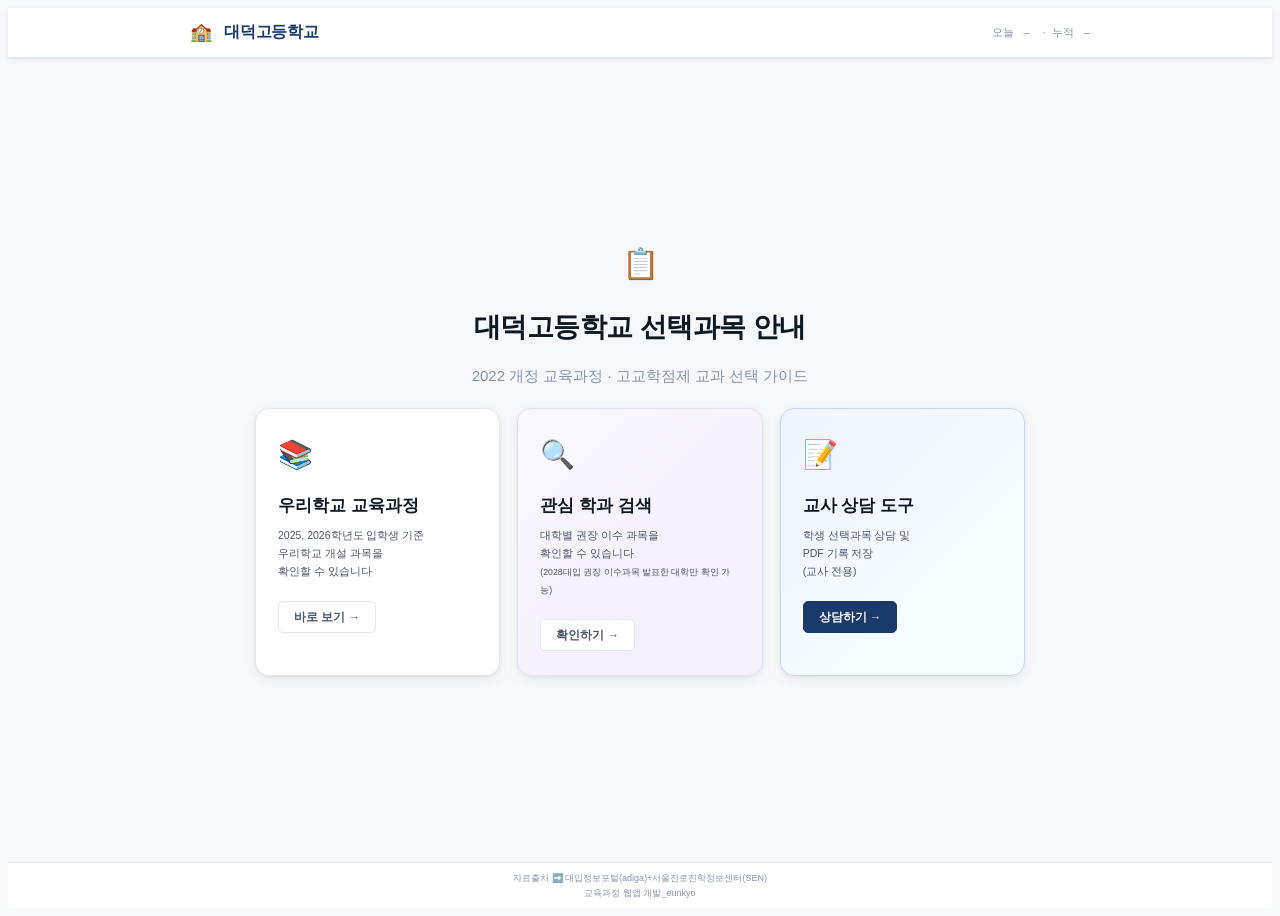
==== index.html @ 69470436 "Update index.html" ====
<!DOCTYPE html>
<html lang="ko">
<head>
<meta charset="UTF-8" />
<meta name="viewport" content="width=device-width, initial-scale=1.0" />
<title>대덕고등학교 선택과목 안내</title>

<style>f
/* ── 리셋 & 기본 ────────────────────────── */
*, *::before, *::after { box-sizing: border-box; margin: 0; padding: 0; }

:root {
  --c-bg:        #F7F8FA;
  --c-surface:   #FFFFFF;
  --c-border:    #E2E8F0;
  --c-text:      #0F1923;
  --c-text-sub:  #4A5568;
  --c-text-mute: #8896A8;
  --c-primary:   #1A3A6B;
  --c-primary-h: #122D55;
  --c-primary-lt:#E8EDF6;
  --c-accent:    #0A7C5E;
  --c-accent-lt: #E4F2ED;
  --c-warn:      #B86E00;
  --c-warn-lt:   #FFF3E0;
  --c-step-done: #1A3A6B;
  --c-step-idle: #A8B4C4;
  --radius-sm:   5px;
  --radius-md:   9px;
  --radius-lg:   14px;
  --shadow-card: 0 1px 3px rgba(0,0,0,.06), 0 4px 14px rgba(0,0,0,.06);
  --shadow-hover: 0 4px 20px rgba(26,58,107,.13);
  --font-main:   'Pretendard', 'Apple SD Gothic Neo', 'Noto Sans KR', sans-serif;
}

body {
  font-family: var(--font-main);
  background: var(--c-bg);
  color: var(--c-text);
  font-size: 15px;
  line-height: 1.6;
  min-height: 100vh;
  display: flex;
  flex-direction: column;
}

/* ── 헤더 ───────────────────────────────── */
.site-header {
  background: #FFFFFF;
  border-bottom: 2px solid #E2E8F4;
  position: sticky;
  top: 0;
  z-index: 100;
  box-shadow: 0 1px 6px rgba(26,58,107,.07);
}
.header-inner {
  max-width: 900px;
  margin: 0 auto;
  padding: 10px 24px;
  display: flex;
  align-items: center;
  justify-content: space-between;
}
.header-brand {
  display: flex;
  align-items: center;
  gap: 12px;
}
.brand-icon { font-size: 18px; }
.brand-title {
  font-size: 16px;
  font-weight: 700;
  color: var(--c-primary);
  letter-spacing: -.2px;
}
.brand-sub {
  font-size: 11px;
  color: var(--c-text-mute);
  margin-top: 1px;
}
.header-meta {
  font-size: 12px;
  color: var(--c-primary);
  background: var(--c-primary-lt);
  padding: 4px 12px;
  border-radius: 20px;
  font-weight: 600;
  border: 1px solid #C5D3EC;
}

/* ── 메인 레이아웃 ──────────────────────── */
.main-wrap {
  max-width: 900px;
  margin: 0 auto;
  padding: 32px 24px 60px;
}

/* ── 스텝 네비게이션 ────────────────────── */
.step-nav {
  display: flex;
  align-items: center;
  gap: 8px;
  margin-bottom: 28px;
  background: var(--c-surface);
  border: 1.5px solid var(--c-border);
  border-radius: var(--radius-md);
  padding: 10px 18px;
  box-shadow: var(--shadow-card);
}
.step-tab {
  display: flex;
  align-items: center;
  gap: 8px;
  padding: 6px 14px;
  border: none;
  background: none;
  cursor: pointer;
  border-radius: var(--radius-sm);
  font-size: 13px;
  color: var(--c-text-mute);
  font-weight: 500;
  transition: all .18s;
}
.step-tab:hover { background: var(--c-bg); color: var(--c-text-sub); }
.step-tab.active {
  background: var(--c-primary-lt);
  color: var(--c-primary);
}
.step-tab.done {
  color: var(--c-accent);
}
.step-num {
  width: 22px; height: 22px;
  border-radius: 50%;
  background: var(--c-border);
  color: var(--c-text-mute);
  font-size: 11px;
  font-weight: 700;
  display: flex; align-items: center; justify-content: flex-start;
  transition: all .18s;
}
.step-tab.active .step-num {
  background: var(--c-primary);
  color: #fff;
}
.step-tab.done .step-num {
  background: var(--c-accent);
  color: #fff;
}
.step-arrow {
  color: var(--c-border);
  font-size: 16px;
  user-select: none;
}

/* ── 패널 ───────────────────────────────── */
.step-panel { display: none; }
.step-panel.active { display: block; }

.panel-header { margin-bottom: 18px; }
.panel-eyebrow {
  display: inline-block;
  font-size: 10px;
  font-weight: 700;
  letter-spacing: 2px;
  color: var(--c-primary);
  text-transform: uppercase;
  margin-bottom: 5px;
  opacity: .8;
}
.panel-title {
  font-size: 21px;
  font-weight: 700;
  color: var(--c-text);
  letter-spacing: -.5px;
  margin-bottom: 5px;
}
.panel-desc {
  font-size: 13px;
  color: var(--c-text-sub);
  line-height: 1.5;
}

/* ── 카드 ───────────────────────────────── */
.card {
  background: var(--c-surface);
  border: 1px solid var(--c-border);
  border-radius: var(--radius-md);
  padding: 22px;
  margin-bottom: 14px;
  box-shadow: var(--shadow-card);
  transition: box-shadow .2s;
}

/* ── 폼 ─────────────────────────────────── */
.form-row {
  display: flex;
  gap: 16px;
  flex-wrap: wrap;
}
.form-group {
  display: flex;
  flex-direction: column;
  gap: 6px;
  flex: 1;
  min-width: 100px;
}
.form-label {
  font-size: 13px;
  font-weight: 600;
  color: var(--c-text-sub);
}
.form-select, .form-input {
  height: 42px;
  border: 1.5px solid var(--c-border);
  border-radius: var(--radius-sm);
  padding: 0 12px;
  font-size: 14px;
  color: var(--c-text);
  background: var(--c-surface);
  outline: none;
  transition: border-color .15s;
  font-family: var(--font-main);
}
.form-select:focus, .form-input:focus {
  border-color: var(--c-primary);
}

/* ── 검색 박스 ──────────────────────────── */
.search-box-wrap {
  position: relative;
}
.search-input {
  width: 80%;
  height: 48px;
  border: 1.5px solid var(--c-border);
  border-radius: var(--radius-md);
  padding: 0 44px 0 16px;
  font-size: 15px;
  font-family: var(--font-main);
  outline: none;
  color: var(--c-text);
  transition: border-color .15s;
}
.search-input:focus { border-color: var(--c-primary); }
.search-icon {
  position: absolute;
  right: 14px; top: 50%;
  transform: translateY(-50%);
  font-size: 18px;
  pointer-events: none;
}
.search-results {
  margin-top: 8px;
  border: 1.5px solid var(--c-border);
  border-radius: var(--radius-md);
  overflow: hidden;
  background: var(--c-surface);
}
.search-results.hidden { display: none; }
.search-result-item {
  padding: 12px 16px;
  cursor: pointer;
  border-bottom: 1px solid var(--c-bg);
  display: flex;
  align-items: center;
  justify-content: space-between;
  font-size: 14px;
  transition: background .12s;
}
.search-result-item:last-child { border-bottom: none; }
.search-result-item:hover { background: var(--c-primary-lt); color: var(--c-primary); }
.search-result-item .result-dept { font-weight: 500; }
.search-result-item .result-category {
  font-size: 12px;
  color: var(--c-text-mute);
  background: var(--c-bg);
  padding: 2px 8px;
  border-radius: 20px;
}
.search-empty {
  padding: 20px 16px;
  text-align: center;
  color: var(--c-text-mute);
  font-size: 14px;
}

/* ── 관심학과 카드 ──────────────────────── */
.selected-major-header {
  display: flex;
  justify-content: space-between;
  align-items: flex-start;
  margin-bottom: 20px;
  padding-bottom: 16px;
  border-bottom: 1.5px solid var(--c-bg);
}
.selected-major-label {
  font-size: 12px;
  font-weight: 600;
  text-transform: uppercase;
  letter-spacing: 1px;
  color: var(--c-text-mute);
  margin-bottom: 4px;
}
.selected-major-name {
  font-size: 20px;
  font-weight: 700;
  color: var(--c-primary);
}
.major-detail-grid {
  display: grid;
  grid-template-columns: 1fr 1fr;
  gap: 20px;
  margin-bottom: 16px;
}
.major-detail-block { }
.detail-label {
  font-size: 13px;
  font-weight: 600;
  color: var(--c-text-sub);
  margin-bottom: 10px;
}
.tag-list {
  display: flex;
  flex-wrap: wrap;
  gap: 6px;
}
.course-tag {
  display: inline-flex;
  align-items: center;
  gap: 3px;
  background: var(--c-primary-lt);
  color: var(--c-primary);
  border: 1px solid #C5D6F5;
  border-radius: 20px;
  padding: 3px 8px;
  font-size: 12px;
  font-weight: 500;
  line-height: 1.35;
}
.counseling-note {
  font-size: 14px;
  color: var(--c-text-sub);
  line-height: 1.7;
  background: var(--c-bg);
  border-radius: var(--radius-sm);
  padding: 12px 14px;
  white-space: pre-line;
}
.major-notice {
  font-size: 12px;
  color: var(--c-warn);
  background: var(--c-warn-lt);
  border-radius: var(--radius-sm);
  padding: 8px 12px;
  margin-top: 4px;
}

.major-extra-box {
  margin-top: 12px;
  background: #FAFBFF;
  border: 1px solid #D8E0F5;
  border-radius: var(--radius-md);
  padding: 12px;
}
.major-extra-title {
  font-size: 13px;
  font-weight: 700;
  color: var(--c-primary);
  margin-bottom: 8px;
}
.major-extra-image {
  width: 100%;
  max-width: 100%;
  border: 1px solid var(--c-border);
  border-radius: var(--radius-sm);
  background: #fff;
  display: block;
  cursor: zoom-in;
  transition: transform .15s, box-shadow .15s, border-color .15s;
}
.major-extra-image:hover {
  border-color: var(--c-primary);
  box-shadow: 0 4px 16px rgba(26,58,107,.14);
}
.major-extra-hint {
  margin-top: 7px;
  font-size: 12px;
  color: var(--c-text-mute);
  text-align: center;
}

/* ── 이미지 확대 보기 모달 ───────────────────────── */
.image-lightbox-overlay {
  position: fixed;
  inset: 0;
  background: rgba(0,0,0,.78);
  z-index: 500;
  display: flex;
  align-items: center;
  justify-content: center;
  padding: 22px;
}
.image-lightbox-overlay.hidden { display: none; }
.image-lightbox-box {
  position: relative;
  width: min(1100px, 96vw);
  max-height: 92vh;
  display: flex;
  flex-direction: column;
  gap: 10px;
}
.image-lightbox-head {
  display: flex;
  justify-content: space-between;
  align-items: center;
  gap: 12px;
  color: #fff;
}
.image-lightbox-title {
  font-size: 15px;
  font-weight: 700;
}
.image-lightbox-close {
  border: none;
  background: rgba(255,255,255,.18);
  color: #fff;
  width: 38px;
  height: 38px;
  border-radius: 50%;
  cursor: pointer;
  font-size: 22px;
  line-height: 1;
}
.image-lightbox-close:hover { background: rgba(255,255,255,.28); }
.image-lightbox-img-wrap {
  overflow: auto;
  background: #fff;
  border-radius: 10px;
  padding: 10px;
  box-shadow: 0 16px 60px rgba(0,0,0,.35);
}
.image-lightbox-img {
  display: block;
  width: 100%;
  height: auto;
  min-width: 760px;
}
.image-lightbox-help {
  color: rgba(255,255,255,.78);
  font-size: 12px;
  text-align: center;
}
@media (max-width: 700px) {
  .image-lightbox-overlay { padding: 12px; }
  .image-lightbox-img { min-width: 720px; }
}

/* ── 학기 탭 ────────────────────────────── */
.semester-tabs-wrap {
  margin-bottom: 16px;
}
.semester-tabs {
  display: flex;
  gap: 8px;
  background: var(--c-surface);
  border: 1.5px solid var(--c-border);
  border-radius: var(--radius-md);
  padding: 8px;
  box-shadow: var(--shadow-card);
}
.semester-tab {
  flex: 1;
  padding: 10px;
  border: none;
  background: none;
  border-radius: var(--radius-sm);
  font-size: 14px;
  font-weight: 500;
  color: var(--c-text-sub);
  cursor: pointer;
  transition: all .15s;
  font-family: var(--font-main);
}
.semester-tab:hover { background: var(--c-bg); }
.semester-tab.active {
  background: var(--c-primary);
  color: #fff;
  font-weight: 600;
}

/* ── 편제표 ─────────────────────────────── */
.course-section {
  background: var(--c-surface);
  border: 1.5px solid var(--c-border);
  border-radius: var(--radius-lg);
  padding: 20px 24px;
  margin-bottom: 14px;
  box-shadow: var(--shadow-card);
}
.course-section-header {
  display: flex;
  align-items: center;
  justify-content: space-between;
  margin-bottom: 14px;
  padding-bottom: 12px;
  border-bottom: 1.5px solid var(--c-bg);
}
.section-name {
  font-size: 15px;
  font-weight: 700;
  color: var(--c-text);
  display: flex;
  align-items: center;
  gap: 8px;
}
.section-badge {
  font-size: 11px;
  font-weight: 600;
  color: var(--c-text-mute);
  background: var(--c-bg);
  border: 1px solid var(--c-border);
  border-radius: 4px;
  padding: 2px 7px;
}
.section-counter {
  font-size: 13px;
  font-weight: 600;
  color: var(--c-primary);
}
.section-counter.full { color: var(--c-accent); }
.course-button-group {
  display: flex;
  flex-wrap: wrap;
  gap: 8px;
}
.course-btn {
  position: relative;
  display: inline-flex;
  align-items: center;
  gap: 6px;
  padding: 8px 16px;
  border: 1.5px solid #E8DDF7;
  border-radius: var(--radius-sm);
  background: #FCFAFF;
  color: var(--c-text);
  font-size: 14px;
  font-weight: 500;
  cursor: pointer;
  transition: all .15s;
  font-family: var(--font-main);
}
.course-btn:hover {
  border-color: var(--c-primary);
  color: var(--c-primary);
  background: var(--c-primary-lt);
}
.course-btn.selected {
  background: var(--c-primary);
  border-color: var(--c-primary);
  color: #fff;
}
.course-btn.recommended {
  border-color: #A0C8B8;
  background: var(--c-accent-lt);
}
.course-btn.recommended.selected {
  background: var(--c-accent);
  border-color: var(--c-accent);
  color: #fff;
}
.course-btn .star-badge {
  font-size: 11px;
  line-height: 1;
}
.course-btn .credit-badge {
  font-size: 11px;
  opacity: .7;
}
.course-btn.selected .credit-badge { opacity: .85; }

/* 공통 과목 섹션 */
.common-section {
  background: #F8FBFF;
  border: 1.5px solid #DCE8FF;
}
.common-section .course-btn {
  background: #F3F8FF;
  border-color: #DCE8FF;
  color: var(--c-primary);
  cursor: default;
}

/* ── 메모 ───────────────────────────────── */
.memo-card {
  border-color: #E5DFF5;
  background: #FDFCFF;
}
.memo-header {
  display: flex;
  align-items: center;
  justify-content: space-between;
  margin-bottom: 12px;
}
.memo-title { font-size: 15px; font-weight: 700; }
.memo-hint { font-size: 12px; color: var(--c-text-mute); }
.memo-textarea {
  width: 100%;
  border: 1.5px solid #DDD6F0;
  border-radius: var(--radius-sm);
  padding: 12px 14px;
  font-size: 14px;
  font-family: var(--font-main);
  color: var(--c-text);
  resize: vertical;
  outline: none;
  transition: border-color .15s;
  background: var(--c-surface);
  line-height: 1.7;
}
.memo-textarea:focus { border-color: #9B8FD4; }

/* ── 결과 화면 ──────────────────────────── */
.result-block {
  background: var(--c-surface);
  border: 1px solid var(--c-border);
  border-radius: var(--radius-md);
  padding: 14px 16px;
  margin-bottom: 8px;
  box-shadow: var(--shadow-card);
}
.result-block-title {
  font-size: 10px;
  font-weight: 700;
  text-transform: uppercase;
  letter-spacing: 1.2px;
  color: var(--c-primary);
  margin-bottom: 8px;
  padding-bottom: 6px;
  border-bottom: 2px solid var(--c-primary-lt);
}
.result-info-grid {
  display: grid;
  grid-template-columns: repeat(auto-fit, minmax(160px, 1fr));
  gap: 8px;
}
.result-info-item { }
.result-info-label {
  font-size: 11px;
  color: var(--c-text-mute);
  margin-bottom: 2px;
}
.result-info-value {
  font-size: 14px;
  font-weight: 600;
  color: var(--c-text);
}
.result-semester-block {
  margin-bottom: 10px;
}
.result-semester-block:last-child { margin-bottom: 0; }
.result-semester-title {
  font-size: 13px;
  font-weight: 700;
  color: var(--c-primary);
  margin-bottom: 6px;
  display: flex;
  align-items: center;
  gap: 6px;
  flex-wrap: wrap;
}
.result-course-list {
  display: flex;
  flex-wrap: wrap;
  gap: 4px;
}
.result-course-tag {
  display: inline-flex;
  align-items: center;
  gap: 3px;
  background: var(--c-bg);
  border: 1px solid var(--c-border);
  border-radius: var(--radius-sm);
  padding: 3px 8px;
  font-size: 12px;
  color: var(--c-text);
  line-height: 1.35;
}
.result-course-tag.linked {
  background: var(--c-accent-lt);
  border-color: #A0C8B8;
  color: var(--c-accent);
  font-weight: 600;
}
.result-memo {
  white-space: pre-wrap;
  font-size: 13px;
  line-height: 1.5;
  color: var(--c-text-sub);
  background: var(--c-bg);
  border-radius: var(--radius-sm);
  padding: 10px;
  min-height: 48px;
}
.no-selection {
  color: var(--c-text-mute);
  font-size: 14px;
  font-style: italic;
}

/* ── 버튼 ───────────────────────────────── */
.btn-primary {
  display: inline-flex;
  align-items: center;
  gap: 6px;
  padding: 10px 22px;
  background: var(--c-primary);
  color: #fff;
  border: none;
  border-radius: var(--radius-sm);
  font-size: 14px;
  font-weight: 600;
  cursor: pointer;
  font-family: var(--font-main);
  transition: background .15s, box-shadow .15s;
  letter-spacing: -.1px;
}
.btn-primary:hover {
  background: var(--c-primary-h);
  box-shadow: 0 4px 12px rgba(26,58,107,.25);
}
.btn-secondary {
  display: inline-flex;
  align-items: center;
  gap: 6px;
  padding: 10px 18px;
  background: var(--c-surface);
  color: var(--c-text-sub);
  border: 1.5px solid var(--c-border);
  border-radius: var(--radius-sm);
  font-size: 14px;
  font-weight: 500;
  cursor: pointer;
  font-family: var(--font-main);
  transition: all .15s;
}
.btn-secondary:hover { border-color: var(--c-primary); color: var(--c-primary); }
.btn-ghost {
  display: inline-flex;
  align-items: center;
  gap: 6px;
  padding: 8px 14px;
  background: none;
  color: var(--c-text-mute);
  border: none;
  border-radius: var(--radius-sm);
  font-size: 13px;
  font-weight: 500;
  cursor: pointer;
  font-family: var(--font-main);
  transition: all .15s;
  text-decoration: underline;
  text-underline-offset: 3px;
}
.btn-ghost:hover { color: var(--c-primary); }

/* ── 하단 액션 바 ───────────────────────── */
.step-footer {
  display: flex;
  align-items: center;
  justify-content: flex-end;
  gap: 10px;
  margin-top: 24px;
  padding-top: 20px;
  border-top: 1.5px solid var(--c-border);
}

/* ── 푸터 ───────────────────────────────── */
.site-footer {
  text-align: center;
  padding: 8px;
  font-size: 9px;
  color: var(--c-text-mute);
  border-top: 1px solid var(--c-border);
  background: var(--c-surface);
  margin-top: 5px;
}

/* ── 숨김 유틸 ──────────────────────────── */
.hidden { display: none !important; }

/* ── 반응형 ─────────────────────────────── */
@media (max-width: 700px) {
  .main-wrap { padding: 20px 14px 50px; }
  .major-detail-grid { grid-template-columns: 1fr; }
  .result-info-grid { grid-template-columns: 1fr 1fr; }
  .step-label { display: none; }
  .form-row { flex-direction: column; }
}

/* ── 인쇄/PDF 저장 전용 ─────────────────────── */
.print-only { display: none; }

@page { size: A4 portrait; margin: 6mm; }

@media print {
  * { -webkit-print-color-adjust: exact !important; print-color-adjust: exact !important; }

  html, body {
    width: 100% !important;
    margin: 0 !important;
    padding: 0 !important;
    background: #fff !important;
    color: #000 !important;
    font-size: 10pt !important;
    line-height: 1.3 !important;
  }

  /* 결과 화면만 인쇄 */
  .site-header,
  .site-footer,
  .page-top-bar,
  .step-nav,
  .panel-header,
  .step-footer,
  #homePage,
  #schedulePage,
  #step1,
  #step2,
  .no-print {
    display: none !important;
  }

  #counselPage,
  #step3,
  #resultContent {
    display: block !important;
    visibility: visible !important;
  }

  .main-wrap {
    max-width: none !important;
    width: 100% !important;
    margin: 0 !important;
    padding: 0 !important;
  }

  .print-only { display: block !important; }

  .print-header-card {
    display: flex !important;
    align-items: center !important;
    justify-content: space-between !important;
    gap: 12px !important;
    background: var(--c-primary) !important;
    color: #fff !important;
    border-radius: 7px !important;
    padding: 7px 10px !important;
    margin: 0 0 4px 0 !important;
    page-break-inside: avoid !important;
    break-inside: avoid !important;
  }
  .print-header-title { font-size: 13.5pt !important; font-weight: 800 !important; letter-spacing: -.3px !important; }
  .print-header-sub { font-size: 8pt !important; opacity: .8 !important; margin-top: 2px !important; }
  .print-header-meta { text-align: right !important; font-size: 8.5pt !important; line-height: 1.5 !important; white-space: nowrap !important; }

  .result-block {
    background: #fff !important;
    border: 1px solid #D8DDE6 !important;
    border-radius: 7px !important;
    box-shadow: none !important;
    padding: 6px 8px !important;
    margin: 0 0 4px 0 !important;
    page-break-inside: avoid !important;
    break-inside: avoid !important;
  }

  .result-block-title {
    font-size: 8.5pt !important;
    font-weight: 800 !important;
    letter-spacing: 1px !important;
    color: var(--c-primary) !important;
    margin-bottom: 3px !important;
    padding-bottom: 3px !important;
    border-bottom: 1.5px solid var(--c-primary-lt) !important;
  }

  .result-info-grid {
    display: grid !important;
    grid-template-columns: repeat(4, 1fr) !important;
    gap: 4px 8px !important;
  }
  .result-info-label { font-size: 8pt !important; color: #6B7280 !important; margin-bottom: 1px !important; }
  .result-info-value { font-size: 10pt !important; font-weight: 700 !important; color: #111827 !important; }

  .major-detail-grid { grid-template-columns: 1fr !important; }
  .counseling-note, .result-memo {
    white-space: pre-wrap !important;
    background: #F3F5F8 !important;
    border-radius: 5px !important;
    padding: 5px 6px !important;
    font-size: 8.5pt !important;
    line-height: 1.4 !important;
    color: #374151 !important;
    min-height: auto !important;
  }

  .tag-list, .result-course-list {
    display: flex !important;
    flex-wrap: wrap !important;
    gap: 3px !important;
  }
  .course-tag, .result-course-tag {
    display: inline-flex !important;
    align-items: center !important;
    border: 1px solid #D8DDE6 !important;
    border-radius: 5px !important;
    padding: 1px 4px !important;
    font-size: 8pt !important;
    line-height: 1.35 !important;
    color: #111827 !important;
    background: #F3F5F8 !important;
    max-width: 100% !important;
  }
  .course-tag {
    color: var(--c-primary) !important;
    background: var(--c-primary-lt) !important;
    border-color: #C5D6F5 !important;
  }
  .result-course-tag.linked {
    color: var(--c-accent) !important;
    background: var(--c-accent-lt) !important;
    border-color: #A0C8B8 !important;
    font-weight: 700 !important;
  }

  .result-semester-block {
    margin-bottom: 5px !important;
    page-break-inside: avoid !important;
    break-inside: avoid !important;
  }
  .result-semester-title {
    font-size: 9.5pt !important;
    font-weight: 800 !important;
    color: var(--c-primary) !important;
    margin-bottom: 3px !important;
  }
  .result-section-group {
    background: #FAFBFF !important;
    border: 1px solid #E2E8F4 !important;
    border-radius: 6px !important;
    padding: 4px 5px !important;
    margin: 3px 0 !important;
    page-break-inside: avoid !important;
    break-inside: avoid !important;
  }
  .result-section-group > div:first-child { margin-bottom: 4px !important; }

  .no-selection { font-size: 9pt !important; color: #6B7280 !important; }
}

/* ── 홈 페이지 ──────────────────────────── */
.home-page {
  flex: 1;
  min-height: auto;
  display: flex;
  align-items: center;
  justify-content: center;
  padding: 10px 24px;
}
.home-inner {
  text-align: center;
  max-width: 770px;
  width: 100%;
}
.home-logo {
  font-size: 30px;
  margin-bottom: 3px;
}
.home-title {
  font-size: 27px;
  font-weight: 700;
  color: var(--c-text);
  letter-spacing: -.5px;
  margin-bottom: 2px;
}
.home-desc {
  font-size: 15px;
  color: var(--c-text-mute);
  margin-bottom: 20px;
}
.home-cards {
  display: grid;
  grid-template-columns: repeat(3, 1fr);
  gap: 17px;
}
.home-card {
  background: var(--c-surface);
  border: 1.5px solid var(--c-border);
  border-radius: var(--radius-lg);
  padding: 24px 22px;
  cursor: pointer;
  transition: all .2s;
  text-align: left;
  box-shadow: var(--shadow-card);
}
.home-card:hover {
  border-color: var(--c-primary);
  transform: translateY(-3px);
  box-shadow: 0 8px 24px rgba(44,95,212,.12);
}
.home-card-major {
  background: linear-gradient(135deg, #FAF8FF 0%, #F4F1FC 65%);
  border-color: #E6DDF7;
}
.home-card-major:hover {
  border-color: #9B8FD4;
}
.major-btn {
  background: #6F5FA8;
  color: #fff;
  border-color: #6F5FA8;
}
.home-card-teacher {
  background: linear-gradient(135deg, #F0F4FF 0%, #F6FCFF 65%);
  border-color: #C5D6F5;
}
.home-card-teacher:hover {
  border-color: var(--c-primary);
}
.home-card-icon {
  font-size: 28px;
  margin-bottom: 14px;
}
.home-card-title {
  font-size: 17px;
  font-weight: 700;
  color: var(--c-text);
  margin-bottom: 8px;
}
.home-card-desc {
  font-size: 10.5px;
  color: var(--c-text-sub);
  line-height: 1.7;
  margin-bottom: 20px;
}
.home-card-btn {
  display: inline-block;
  font-size: 11.5px;
  font-weight: 600;
  color: var(--c-text-sub);
  border: 1.5px solid var(--c-border);
  border-radius: var(--radius-sm);
  padding: 6px 15px;
  background: var(--c-surface);
}
.teacher-btn {
  background: var(--c-primary);
  color: #fff;
  border-color: var(--c-primary);
}

/* ── 모달 ───────────────────────────────── */
.modal-overlay {
  position: fixed;
  inset: 0;
  background: rgba(0,0,0,.45);
  display: flex;
  align-items: center;
  justify-content: center;
  z-index: 200;
}
.modal-overlay.hidden { display: none; }
.modal-box {
  background: var(--c-surface);
  border-radius: var(--radius-lg);
  padding: 36px 32px;
  width: 360px;
  text-align: center;
  box-shadow: 0 20px 60px rgba(0,0,0,.2);
}
.modal-icon { font-size: 36px; margin-bottom: 12px; }
.modal-title {
  font-size: 18px;
  font-weight: 700;
  margin-bottom: 6px;
}
.modal-desc {
  font-size: 14px;
  color: var(--c-text-sub);
  margin-bottom: 20px;
}
.modal-input {
  width: 100%;
  height: 44px;
  border: 1.5px solid var(--c-border);
  border-radius: var(--radius-sm);
  padding: 0 14px;
  font-size: 15px;
  font-family: var(--font-main);
  outline: none;
  text-align: center;
  letter-spacing: 3px;
  margin-bottom: 8px;
  transition: border-color .15s;
}
.modal-input:focus { border-color: var(--c-primary); }
.modal-error {
  font-size: 13px;
  color: #C97B00;
  background: var(--c-warn-lt);
  border-radius: var(--radius-sm);
  padding: 6px 12px;
  margin-bottom: 8px;
}
.modal-error.hidden { display: none; }
.modal-btns {
  display: flex;
  gap: 10px;
  margin-top: 16px;
}
.modal-btns .btn-secondary,
.modal-btns .btn-primary {
  flex: 1;
  justify-content: center;
}

/* ── 페이지 공통 ─────────────────────────── */
.page { display: block; }
.page.hidden { display: none; }

.page-top-bar {
  display: flex;
  align-items: center;
  justify-content: space-between;
  margin-bottom: 20px;
  padding-bottom: 16px;
  border-bottom: 1.5px solid var(--c-border);
}
.page-mode-badge {
  font-size: 13px;
  font-weight: 600;
  color: var(--c-text-sub);
  background: var(--c-bg);
  border: 1px solid var(--c-border);
  border-radius: 20px;
  padding: 4px 14px;
}
.teacher-badge {
  background: var(--c-primary-lt);
  color: var(--c-primary);
  border-color: #C5D6F5;
}

@media (max-width: 600px) {
  .home-cards { grid-template-columns: 1fr; }
  .home-title { font-size: 22px; }
  .modal-box { width: 90%; padding: 28px 20px; }
}

/* ── 편제표 확인용 과목 리스트 ──────────── */
.schedule-course-list {
  display: flex;
  flex-wrap: wrap;
  gap: 8px;
}
.schedule-course-item {
  display: flex;
  align-items: center;
  gap: 8px;
  background: #FCFAFF;
  border: 1px solid #E8DDF7;
  border-radius: var(--radius-sm);
  padding: 7px 14px;
  font-size: 14px;
}
.schedule-course-name { color: var(--c-text); font-weight: 500; }
.schedule-course-credit { font-size: 12px; color: var(--c-text-mute); }




/* ── 과목 설명 모달(우리학교 편제표 전용) ───────────────── */
.schedule-course-item {
  cursor: pointer;
  font-family: var(--font-main);
  text-align: left;
  transition: all .15s;
}
.schedule-course-item:hover {
  border-color: var(--c-primary);
  background: var(--c-primary-lt);
  color: var(--c-primary);
  transform: translateY(-1px);
}

.schedule-course-item.disabled-course {
  cursor: default;
  opacity: 1;
  background: #F3F8FF;
  border-color: #DCE8FF;
  color: var(--c-primary);
}
.schedule-course-item.disabled-course:hover {
  border-color: #DCE8FF;
  background: #F3F8FF;
  color: var(--c-primary);
  transform: none;
}
.schedule-course-item.disabled-course .schedule-course-name {
  color: var(--c-primary);
  font-weight: 600;
}
.schedule-course-item.disabled-course .schedule-course-credit {
  color: #5D6E8A;
}
.schedule-course-item.disabled-course::after {
  content: "필수";
  font-size: 11px;
  font-weight: 700;
  color: #315884;
  background: #EAF3FF;
  border: 1px solid #CFE0F8;
  border-radius: 999px;
  padding: 1px 6px;
}
.schedule-course-item:focus-visible {
  outline: 3px solid rgba(26,58,107,.22);
  outline-offset: 2px;
}
.course-desc-modal-overlay {
  position: fixed;
  inset: 0;
  background: rgba(15,25,35,.48);
  display: flex;
  align-items: center;
  justify-content: center;
  z-index: 300;
  padding: 20px;
}
.course-desc-modal-overlay.hidden { display: none; }
.course-desc-modal-box {
  width: min(560px, 92vw);
  max-height: 82vh;
  overflow: auto;
  background: var(--c-surface);
  border-radius: var(--radius-lg);
  box-shadow: 0 18px 60px rgba(0,0,0,.24);
  border: 1px solid var(--c-border);
}
.course-desc-modal-head {
  display: flex;
  justify-content: space-between;
  align-items: flex-start;
  gap: 14px;
  padding: 22px 24px 16px;
  border-bottom: 1.5px solid var(--c-bg);
}
.course-desc-badge {
  display: inline-flex;
  align-items: center;
  width: fit-content;
  margin-bottom: 7px;
  padding: 3px 9px;
  border-radius: 999px;
  background: var(--c-primary-lt);
  color: var(--c-primary);
  border: 1px solid #C5D6F5;
  font-size: 12px;
  font-weight: 700;
}
.course-desc-title {
  font-size: 22px;
  font-weight: 800;
  color: var(--c-primary);
  letter-spacing: -.4px;
}
.course-desc-close {
  border: none;
  background: var(--c-bg);
  color: var(--c-text-sub);
  width: 34px;
  height: 34px;
  border-radius: 50%;
  cursor: pointer;
  font-size: 18px;
  line-height: 1;
  transition: all .15s;
}
.course-desc-close:hover {
  background: var(--c-primary-lt);
  color: var(--c-primary);
}
.course-desc-modal-body {
  padding: 18px 24px 24px;
}
.course-desc-text {
  font-size: 15px;
  line-height: 1.75;
  color: var(--c-text-sub);
  background: #F8FAFD;
  border: 1px solid #E5EAF3;
  border-radius: var(--radius-md);
  padding: 15px 16px;
  margin-bottom: 16px;
}
.course-desc-tag-title {
  font-size: 13px;
  font-weight: 700;
  color: var(--c-text-sub);
  margin-bottom: 8px;
}
.course-desc-tags {
  display: flex;
  flex-wrap: wrap;
  gap: 6px;
}
.course-desc-tag {
  display: inline-flex;
  align-items: center;
  padding: 4px 10px;
  border-radius: 999px;
  background: var(--c-accent-lt);
  color: var(--c-accent);
  border: 1px solid #A0C8B8;
  font-size: 12px;
  font-weight: 600;
}
.course-desc-empty {
  background: var(--c-warn-lt);
  border: 1px solid #F0D49D;
  color: #6B4A12;
}
.course-desc-modal-foot {
  display: flex;
  justify-content: flex-end;
  padding: 0 24px 22px;
}
@media (max-width: 600px) {
  .course-desc-modal-box { width: 94vw; }
  .course-desc-modal-head { padding: 18px 18px 14px; }
  .course-desc-modal-body { padding: 16px 18px 20px; }
  .course-desc-title { font-size: 20px; }
}

/* ── 검색 결과 선택 강화: iPad 터치 대응 ───────────────── */
.search-result-item.selectable-result {
  align-items: stretch;
  gap: 12px;
  padding: 14px 16px;
  border: 1.5px solid var(--c-border);
  border-radius: var(--radius-md);
  margin: 8px 0;
  background: var(--c-surface);
  min-height: 68px;
  touch-action: manipulation;
}

.search-result-item.selectable-result:hover {
  border-color: var(--c-primary);
  background: var(--c-primary-lt);
}

.search-result-item.selectable-result.selected-result {
  border-color: var(--c-primary);
  background: var(--c-primary-lt);
  box-shadow: 0 0 0 2px rgba(44,95,212,.12);
}

.result-main {
  display: flex;
  flex-direction: column;
  gap: 4px;
  flex: 1;
  min-width: 0;
}

.result-title-line {
  display: flex;
  align-items: center;
  gap: 8px;
  flex-wrap: wrap;
}

.result-type-badge {
  font-size: 11px;
  font-weight: 700;
  padding: 2px 7px;
  border-radius: 999px;
  background: var(--c-bg);
  color: var(--c-text-sub);
  border: 1px solid var(--c-border);
}

.selected-result .result-type-badge {
  background: var(--c-primary);
  color: #fff;
  border-color: var(--c-primary);
}

.result-subline {
  font-size: 12px;
  color: var(--c-text-mute);
  line-height: 1.45;
}



.search-results {
  padding: 6px 8px;
}

</style>
</head>
<body>

<header class="site-header">
  <div class="header-inner">
    <div class="header-brand" onclick="handleHeaderClick()" style="cursor:pointer;">
      <span class="brand-icon">🏫</span>
      <div>
        <div class="brand-title"> 대덕고등학교</div>
        <div class="brand-sub"></div>
      </div>
    </div>
    <div id="headerMode" class="header-meta" style="display:flex;align-items:center;gap:10px;background:none;border:none;padding:0;font-size:11px;color:var(--c-text-mute);font-weight:400;">
      오늘 <span id="cntToday">–</span> &nbsp;·&nbsp; 누적 <span id="cntTotal">–</span>
    </div>
  </div>
</header>

<!-- ───────── 메인 홈 ───────── -->
<div id="homePage" class="home-page">
  <div class="home-inner">
    <div class="home-logo">📋</div>
    <h1 class="home-title">대덕고등학교 선택과목 안내 </h1>
    <p class="home-desc">2022 개정 교육과정 · 고교학점제 교과 선택 가이드</p>
    <div class="home-cards">
      <div class="home-card" onclick="enterSchedule()">
        <div class="home-card-icon">📚</div>
        <div class="home-card-title">우리학교 교육과정</div>
        <div class="home-card-desc">2025, 2026학년도 입학생 기준<br>우리학교 개설 과목을<br>확인할 수 있습니다</div>
        <div class="home-card-btn">바로 보기 →</div>
      </div>
      <div class="home-card home-card-major" onclick="enterMajorSearch()">
        <div class="home-card-icon">🔍</div>
        <div class="home-card-title">관심 학과 검색</div>
        <div class="home-card-desc">대학별 권장 이수 과목을<br>확인할 수 있습니다<br><small>(2028대입 권장 이수과목 발표한 대학만 확인 가능)</small></div>
        <div class="home-card-btn major-btn">확인하기 →</div>
      </div>
      <div class="home-card home-card-teacher" onclick="showPasswordModal()">
        <div class="home-card-icon">📝</div>
        <div class="home-card-title">교사 상담 도구</div>
        <div class="home-card-desc">학생 선택과목 상담 및<br>PDF 기록 저장<br>(교사 전용)</div>
        <div class="home-card-btn teacher-btn">상담하기 →</div>
      </div>
    </div>
  </div>
</div>

<!-- ───────── 비밀번호 모달 ───────── -->
<div id="passwordModal" class="modal-overlay hidden">
  <div class="modal-box">
    <div class="modal-icon">🔒</div>
    <div class="modal-title">교사 전용 메뉴</div>
    <div class="modal-desc">비밀번호를 입력하세요</div>
    <input type="password" id="passwordInput" class="modal-input" placeholder="비밀번호 입력"
      onkeydown="if(event.key==='Enter') checkPassword()" />
    <div id="passwordError" class="modal-error hidden">비밀번호가 올바르지 않습니다.</div>
    <div class="modal-btns">
      <button class="btn-secondary" onclick="closePasswordModal()">취소</button>
      <button class="btn-primary" onclick="checkPassword()">확인</button>
    </div>
  </div>
</div>

<!-- ───────── 편제표 페이지 ───────── -->
<div id="schedulePage" class="page hidden">
  <main class="main-wrap">
    <div class="page-top-bar">
      <button class="btn-ghost" onclick="goHomeFromSchedule()">← 홈으로</button>
      <span class="page-mode-badge">📚</span>
    </div>
    <div class="panel-header">
      <h2 class="panel-title">우리학교 편제표</h2>
      <p class="panel-desc">입학년도와 학년·학기를 선택하면 개설 과목을 확인할 수 있습니다.</p>
    </div>
    <div class="card">
      <div class="form-row">
        <div class="form-group">
          <label class="form-label">입학년도</label>
          <select id="scheduleYear" class="form-select" onchange="renderSchedule()">
            <option value="2026">2026년 입학</option>
            <option value="2025">2025년 입학</option>
          </select>
        </div>
        <div class="form-group">
          <label class="form-label">학년</label>
          <select id="scheduleGrade" class="form-select" onchange="renderSchedule()">
            <option value="1">1학년</option>
            <option value="2">2학년</option>
            <option value="3">3학년</option>
          </select>
        </div>
        <div class="form-group">
          <label class="form-label">학기</label>
          <select id="scheduleSemester" class="form-select" onchange="renderSchedule()">
            <option value="1">1학기</option>
            <option value="2">2학기</option>
          </select>
        </div>
      </div>
    </div>
    <div id="scheduleGrid"></div>
  </main>
</div>

<!-- ───────── 2028 대입 관심학과 검색 페이지 ───────── -->
<div id="majorSearchPage" class="page hidden">
  <main class="main-wrap">
    <div class="page-top-bar">
      <button class="btn-ghost" onclick="goHomeFromMajorSearch()">← 홈으로</button>
      <span class="page-mode-badge">🔎</span>
    </div>
    <div class="panel-header">
      <h2 class="panel-title">2028 대입 관심학과 검색</h2>
      <p class="panel-desc">관심 학과 또는 대학별 모집단위를 검색하고 권장 이수과목을 확인해 보세요.</p>
    </div>

    <div class="card">
      <div class="search-box-wrap">
        <input type="text" id="publicMajorSearch" class="search-input" placeholder="학과명을 입력하세요 (예: 생명, 경영, 기계 등)" oninput="searchPublicMajors()" />
        <span class="search-icon">✨</span>
      </div>
      <div id="publicMajorSearchResults" class="search-results hidden"></div>
    </div>

    <div id="publicSelectedMajorInfo" class="card hidden">
      <div class="selected-major-header">
        <div>
          <div class="selected-major-label">선택된 관심 학과</div>
          <div class="selected-major-name" id="publicSelectedMajorName"></div>
        </div>
        <button class="btn-ghost" onclick="clearPublicMajor()">변경</button>
      </div>
      <div class="major-detail-grid">
        <div class="major-detail-block">
          <div class="detail-label">📚 권장 이수과목</div>
          <div id="publicMajorRecommendedCourses" class="tag-list"></div>
        </div>
        <div class="major-detail-block">
          <div class="detail-label">💬 참고 문구</div>
          <div id="publicMajorCounselingNote" class="counseling-note"></div>
        </div>
      </div>
      <div class="major-notice">
        ※ 권장 과목은 대학별 2028 대입 발표 자료 기준. 실제 반영 여부와 세부 기준은 추후 대학별 모집 요강 확인.
      </div>
    </div>
  </main>
</div>

<!-- ───────── 상담 페이지 ───────── -->
<div id="counselPage" class="page hidden">
  <main class="main-wrap">
    <div class="page-top-bar">
      <button class="btn-ghost" onclick="goHomeFromCounsel()">← 홈으로</button>
      <span class="page-mode-badge teacher-badge">🗂️</span>
    </div>

    <nav class="step-nav" aria-label="진행 단계">
      <button class="step-tab active" data-step="1">
        <span class="step-num">1</span>
        <span class="step-label">관심학과 검색</span>
      </button>
      <span class="step-arrow">›</span>
      <button class="step-tab" data-step="2">
        <span class="step-num">2</span>
        <span class="step-label">선택과목 상담</span>
      </button>
      <span class="step-arrow">›</span>
      <button class="step-tab" data-step="3">
        <span class="step-num">3</span>
        <span class="step-label">결과 확인</span>
      </button>
    </nav>

    <!-- STEP 1 -->
    <section class="step-panel active" id="step1">
      <div class="panel-header">
        <span class="panel-eyebrow">STEP 1</span>
        <h2 class="panel-title">관심 학과 검색 및 권장과목 확인</h2>
        <p class="panel-desc">학생의 관심 학과를 먼저 검색하고, 권장 이수과목을 확인하세요. 관심 학과를 선택하지 않아도 다음 단계로 이동할 수 있습니다.</p>
      </div>

      <div class="card">
        <div class="search-box-wrap">
          <input type="text" id="majorSearch" class="search-input" placeholder="학과명을 입력하세요 (예: 생명, 경영, 기계 등)" oninput="searchMajors()" />
          <span class="search-icon">✨</span>
        </div>
        <div id="majorSearchResults" class="search-results hidden"></div>
      </div>
      <div id="selectedMajorInfo" class="card hidden">
        <div class="selected-major-header">
          <div>
            <div class="selected-major-label">선택된 관심 학과</div>
            <div class="selected-major-name" id="selectedMajorName"></div>
          </div>
          <button class="btn-ghost" onclick="clearMajor()">변경</button>
        </div>
        <div class="major-detail-grid">
          <div class="major-detail-block">
            <div class="detail-label">📚 이수 권장 과목</div>
            <div id="majorRecommendedCourses" class="tag-list"></div>
          </div>
          <div class="major-detail-block">
            <div class="detail-label">💬 상담 참고 문구</div>
            <div id="majorCounselingNote" class="counseling-note"></div>
          </div>
        </div>
        <div class="major-notice">
          ※ 권장과목은 참고용이며, 학생의 진로 방향과 흥미에 따라 유연하게 선택할 수 있습니다.
        </div>
      </div>
      <div class="step-footer">
        <button class="btn-primary" onclick="goStep(2)">선택과목 상담 →</button>
      </div>
    </section>

    <!-- STEP 2 -->
    <section class="step-panel" id="step2">
      <div class="panel-header">
        <span class="panel-eyebrow">STEP 2</span>
        <h2 class="panel-title">선택과목 상담</h2>
        <p class="panel-desc">입학년도와 현재 학년을 선택하면 다음 학년 선택과목이 표시됩니다. ⭐ 표시는 관심 학과의 권장과목입니다.</p>
      </div>

      <div class="card">
        <div class="form-row">
          <div class="form-group">
            <label class="form-label">입학년도</label>
            <select id="admissionYear" class="form-select" onchange="handleStudentInfoChange()">
              <option value="2026">2026년 입학</option>
              <option value="2025">2025년 입학</option>
            </select>
          </div>
          <div class="form-group">
            <label class="form-label">현재 학년</label>
            <select id="grade" class="form-select" onchange="handleStudentInfoChange()">
              <option value="1">1학년</option>
              <option value="2">2학년</option>
            </select>
          </div>
        </div>
      </div>

      <div class="semester-tabs-wrap">
        <div class="semester-tabs" id="semesterTabs"></div>
      </div>
      <div id="courseGrid"></div>
      <div class="card memo-card">
        <div class="memo-header">
          <span class="memo-title">🗒 교사 상담 메모</span>
          <span class="memo-hint">학생 희망 진로, 선택 이유, 추가 사항 등을 자유롭게 기록하세요.</span>
        </div>
        <textarea id="counselingMemo" class="memo-textarea" placeholder="상담 내용을 입력하세요...&#10;&#10;예) 학생이 미술 분야에 관심이 많아 예술 및 인문 과목 주로 신청함. 향후 미술 관련 직업군 희망." rows="6"></textarea>
      </div>
      <div class="step-footer">
        <button class="btn-secondary" onclick="goStep(1)">← 이전</button>
        <button class="btn-primary" onclick="goStep(3)">결과 확인 →</button>
      </div>
    </section>

    <!-- STEP 3 -->
    <section class="step-panel" id="step3">
      <div class="panel-header">
        <span class="panel-eyebrow">STEP 3</span>
        <h2 class="panel-title">상담 결과 확인</h2>
        <p class="panel-desc">마지막으로 학생 정보를 입력하고, 상담 결과를 확인한 뒤 인쇄 또는 PDF로 저장하세요.</p>
      </div>
      <div class="card result-input-card no-print">
        <div class="form-row">
          <div class="form-group" style="flex:2">
            <label class="form-label">이름</label>
            <input type="text" id="studentName" class="form-input" placeholder="학생 이름" oninput="if(state.currentStep===3) renderResult()" />
          </div>
          <div class="form-group">
            <label class="form-label">반</label>
            <input type="number" id="classNum" class="form-input" placeholder="예) 0" min="1" max="10" oninput="if(state.currentStep===3) renderResult()" />
          </div>
          <div class="form-group">
            <label class="form-label">번호</label>
            <input type="number" id="studentNum" class="form-input" placeholder="예) 0" min="1" max="23" oninput="if(state.currentStep===3) renderResult()" />
          </div>
        </div>
      </div>
      <div id="resultContent"></div>
      <div class="step-footer">
        <button class="btn-secondary" onclick="goStep(2)">← 수정하기</button>
        <button class="btn-primary" onclick="downloadPDF()">🖨️ 인쇄 / PDF 저장</button>
        <button class="btn-ghost" onclick="resetAll()">새 상담 시작</button>
      </div>
    </section>

  </main>
</div>



<!-- ───────── 과목 설명 모달(우리학교 편제표 전용) ───────── -->
<div id="courseDescriptionModal" class="course-desc-modal-overlay hidden" onclick="handleCourseModalOverlayClick(event)">
  <div class="course-desc-modal-box" role="dialog" aria-modal="true" aria-labelledby="courseDescTitle">
    <div class="course-desc-modal-head">
      <div>
        <div id="courseDescType" class="course-desc-badge">과목 안내</div>
        <div id="courseDescTitle" class="course-desc-title">과목명</div>
      </div>
      <button type="button" class="course-desc-close" onclick="closeCourseDescription()" aria-label="과목 설명 닫기">×</button>
    </div>
    <div class="course-desc-modal-body">
      <div id="courseDescText" class="course-desc-text"></div>
      <div id="courseDescTagsWrap">
        <div class="course-desc-tag-title">관련 역량 및 키워드</div>
        <div id="courseDescTags" class="course-desc-tags"></div>
      </div>
    </div>
    <div class="course-desc-modal-foot">
      <button type="button" class="btn-secondary" onclick="closeCourseDescription()">닫기</button>
    </div>
  </div>
</div>

<!-- ───────── 이미지 확대 보기 모달 ───────── -->
<div id="imageLightbox" class="image-lightbox-overlay hidden" onclick="handleImageLightboxOverlayClick(event)">
  <div class="image-lightbox-box" role="dialog" aria-modal="true" aria-labelledby="imageLightboxTitle">
    <div class="image-lightbox-head">
      <div id="imageLightboxTitle" class="image-lightbox-title">이미지 보기</div>
      <button type="button" class="image-lightbox-close" onclick="closeImageLightbox()" aria-label="이미지 닫기">×</button>
    </div>
    <div class="image-lightbox-img-wrap">
      <img id="imageLightboxImg" class="image-lightbox-img" src="" alt="확대 이미지" />
    </div>
    <div class="image-lightbox-help">이미지가 크게 보이지 않으면 좌우로 스크롤해서 확인하세요. 바깥 영역 또는 Esc 키로 닫을 수 있습니다.</div>
  </div>
</div>

<footer class="site-footer">
  <span>
    자료출처 ➡️ 대입정보포털(adiga)+서울진로진학정보센터(SEN)
  </span>
  <br>
  교육과정 웹앱 개발_eunkyo
</footer>

<script>/**
 * ============================================================
 *  data.js  –  대덕고등학교 선택과목 안내 데이터
 * ============================================================
 */

const schoolCourses = [

  /* ══════════════ 2025 입학 · 1학년 1학기 ══════════════ */
  {
    admissionYear: "2025", grade: 1, semester: 1,
    sections: [
      {
        name: "공통과목", type: "common",
        courses: [
          { name: "공통국어1", credits: 3 },
          { name: "공통수학1", credits: 3 },
          { name: "공통영어1", credits: 3 },
          { name: "한국사1", credits: 3 },
          { name: "통합사회1", credits: 4 },
          { name: "통합과학1", credits: 4 },
          { name: "과학탐구실험1", credits: 1 },
          { name: "체육1", credits: 2 },
        ]
      }
    ]
  },

  /* ══════════════ 2025 입학 · 1학년 2학기 ══════════════ */
  {
    admissionYear: "2025", grade: 1, semester: 2,
    sections: [
      {
        name: "공통과목", type: "common",
        courses: [
          { name: "공통국어2", credits: 3 },
          { name: "공통수학2", credits: 3 },
          { name: "공통영어2", credits: 3 },
          { name: "한국사2", credits: 3 },
          { name: "통합사회2", credits: 4 },
          { name: "통합과학2", credits: 4 },
          { name: "과학탐구실험2", credits: 1 },
          { name: "체육2", credits: 2 },
          { name: "음악", credits: 3, note: "학기교차" },
          { name: "미술", credits: 3, note: "학기교차" },
          { name: "정보", credits: 3, note: "학기교차" },
          { name: "한문", credits: 3, note: "학기교차" },
        ]
      }
    ]
  },

  /* ══════════════ 2025 입학 · 2학년 1학기 ══════════════ */
  {
    admissionYear: "2025", grade: 2, semester: 1,
    sections: [
      {
        name: "공통과목", type: "common",
        courses: [
          { name: "문학", credits: 4 },
          { name: "대수", credits: 4 },
          { name: "미적분Ⅰ", credits: 4 },
          { name: "영어Ⅰ", credits: 4 },
          { name: "스포츠 생활1", credits: 2 },
        ]
      },
      {
        name: "선택 영역 1", type: "select", pickCount: 3,
        courses: [
          { name: "세계시민과 지리", credits: 3 },
          { name: "세계사", credits: 3 },
          { name: "사회와 문화", credits: 3 },
          { name: "현대사회와 윤리", credits: 3 },
          { name: "물리학", credits: 3 },
          { name: "화학", credits: 3 },
          { name: "생명과학", credits: 3 },
          { name: "지구과학", credits: 3 },
          { name: "정보과학", credits: 3 },
          { name: "데이터 과학", credits: 3 },
        ]
      },
      {
        name: "선택 영역 2", type: "select", pickCount: 1,
        courses: [
          { name: "중국어", credits: 3 },
          { name: "일본어", credits: 3 },
        ]
      },
    ]
  },

  /* ══════════════ 2025 입학 · 2학년 2학기 ══════════════ */
  {
    admissionYear: "2025", grade: 2, semester: 2,
    sections: [
      {
        name: "공통과목", type: "common",
        courses: [
          { name: "독서와 작문", credits: 4 },
          { name: "확률과 통계", credits: 3 },
          { name: "영어Ⅱ", credits: 4 },
          { name: "스포츠 생활2", credits: 2 },
        ]
      },
      {
        name: "선택 영역 1", type: "select", pickCount: 1,
        courses: [
          { name: "주제 탐구 독서", credits: 4 },
          { name: "미적분Ⅱ", credits: 4 },
          { name: "경제 수학", credits: 4 },
          { name: "영어 발표와 토론", credits: 4 },
        ]
      },
      {
        name: "선택 영역 2", type: "select", pickCount: 3,
        courses: [
          { name: "한국지리 탐구", credits: 3 },
          { name: "동아시아 역사 기행", credits: 3 },
          { name: "정치", credits: 3 },
          { name: "윤리와 사상", credits: 3 },
          { name: "역학과 에너지", credits: 3 },
          { name: "물질과 에너지", credits: 3 },
          { name: "세포와 물질대사", credits: 3 },
          { name: "지구과학시스템과학", credits: 3 },
          { name: "빅데이터분석", credits: 3 },
          { name: "프로그래밍", credits: 3 },
        ]
      },
      {
        name: "선택 영역 3", type: "select", pickCount: 1,
        courses: [
          { name: "중국어 회화", credits: 3 },
          { name: "일본어 회화", credits: 3 },
        ]
      },
    ]
  },

  /* ══════════════ 2025 입학 · 3학년 1학기 ══════════════ */
  {
    admissionYear: "2025", grade: 3, semester: 1,
    sections: [
      {
        name: "공통과목", type: "common",
        courses: [
          { name: "화법과 언어", credits: 4 },
          { name: "영어 독해와 작문", credits: 4 },
          { name: "스포츠 문화", credits: 1 },
        ]
      },
      {
        name: "선택 영역 1", type: "select", pickCount: 5,
        courses: [
          { name: "수학과제 탐구", credits: 3 },
          { name: "기하", credits: 3 },
          { name: "고급 미적분", credits: 3 },
          { name: "고급 대수", credits: 3 },
          { name: "도시의 미래 탐구", credits: 3 },
          { name: "법과 사회", credits: 3 },
          { name: "경제", credits: 3 },
          { name: "인문학과 윤리", credits: 3 },
          { name: "전자기와 양자", credits: 3 },
          { name: "화학 반응의 세계", credits: 3 },
          { name: "생물의 유전", credits: 3 },
          { name: "행성우주과학", credits: 3 },
          { name: "고급 물리학", credits: 3 },
          { name: "고급 화학", credits: 3 },
          { name: "고급 생명과학", credits: 3 },
          { name: "고급 지구과학", credits: 3 },
          { name: "인공지능기초", credits: 3 },
          { name: "소프트웨어와 생활", credits: 3 },
        ]
      },
      {
        name: "선택 영역 2", type: "select", pickCount: 1,
        courses: [
          { name: "미술 창작", credits: 2 },
          { name: "음악 연주와 창작", credits: 2 },
        ]
      },
      {
        name: "선택 영역 3", type: "select", pickCount: 1,
        courses: [
          { name: "인간과 철학", credits: 2 },
          { name: "인간과 심리", credits: 2 },
          { name: "생태와 환경", credits: 2 },
        ]
      },
    ]
  },

  /* ══════════════ 2025 입학 · 3학년 2학기 ══════════════ */
  {
    admissionYear: "2025", grade: 3, semester: 2,
    sections: [
      {
        name: "공통과목", type: "common",
        courses: [
          { name: "스포츠 과학", credits: 1 },
        ]
      },
      {
        name: "선택 영역 1", type: "select", pickCount: 3,
        courses: [
          { name: "문학과 영상", credits: 3 },
          { name: "독서 토론과 글쓰기", credits: 3 },
          { name: "인공지능 수학", credits: 3 },
          { name: "실용 통계", credits: 3 },
          { name: "심화 영어 독해와 작문", credits: 3 },
          { name: "심화 영어", credits: 3 },
        ]
      },
      {
        name: "선택 영역 2", type: "select", pickCount: 4,
        courses: [
          { name: "여행지리", credits: 3 },
          { name: "역사로 탐구하는 현대 세계", credits: 3 },
          { name: "사회문제 탐구", credits: 3 },
          { name: "윤리문제 탐구", credits: 3 },
          { name: "기후변화와 지속가능한 세계", credits: 3 },
          { name: "과학의 역사와 문화", credits: 3 },
          { name: "융합과학 탐구", credits: 3 },
          { name: "기후변화와 환경생태", credits: 3 },
          { name: "인공지능일반", credits: 3 },
          { name: "사물인터넷과 센서제어", credits: 3 },
        ]
      },
      {
        name: "선택 영역 3", type: "select", pickCount: 1,
        courses: [
          { name: "음악과 미디어", credits: 2 },
          { name: "미술과 매체", credits: 2 },
        ]
      },
      {
        name: "선택 영역 4", type: "select", pickCount: 1,
        courses: [
          { name: "논리와 사고", credits: 2 },
          { name: "교육의 이해", credits: 2 },
          { name: "논술", credits: 2 },
        ]
      },
    ]
  },

  /* ══════════════ 2026 입학 · 1학년 1학기 ══════════════ */
  {
    admissionYear: "2026", grade: 1, semester: 1,
    sections: [
      {
        name: "공통과목", type: "common",
        courses: [
          { name: "공통국어1", credits: 4 },
          { name: "공통수학1", credits: 3 },
          { name: "공통영어1", credits: 3 },
          { name: "한국사1", credits: 3 },
          { name: "통합사회1", credits: 4 },
          { name: "통합과학1", credits: 4 },
          { name: "과학탐구실험1", credits: 1 },
          { name: "체육1", credits: 2 },
          { name: "정보", credits: 3 },
          { name: "음악", credits: 3, note: "학기교차" },
          { name: "미술", credits: 3, note: "학기교차" },
        ]
      }
    ]
  },

  /* ══════════════ 2026 입학 · 1학년 2학기 ══════════════ */
  {
    admissionYear: "2026", grade: 1, semester: 2,
    sections: [
      {
        name: "공통과목", type: "common",
        courses: [
          { name: "공통국어2", credits: 3 },
          { name: "공통수학2", credits: 4 },
          { name: "공통영어2", credits: 4 },
          { name: "한국사2", credits: 3 },
          { name: "통합사회2", credits: 4 },
          { name: "통합과학2", credits: 4 },
          { name: "과학탐구실험2", credits: 1 },
          { name: "체육2", credits: 2 },
          { name: "인공지능 기초", credits: 3 },
          { name: "음악", credits: 3, note: "학기교차" },
          { name: "미술", credits: 3, note: "학기교차" },
        ]
      }
    ]
  },

  /* ══════════════ 2026 입학 · 2학년 1학기 ══════════════ */
  {
    admissionYear: "2026", grade: 2, semester: 1,
    sections: [
      {
        name: "공통과목", type: "common",
        courses: [
          { name: "문학", credits: 4 },
          { name: "대수", credits: 4 },
          { name: "미적분Ⅰ", credits: 4 },
          { name: "영어Ⅰ", credits: 4 },
          { name: "스포츠 생활1", credits: 2 },
        ]
      },
      {
        name: "선택 영역 1", type: "select", pickCount: 3,
        courses: [
          { name: "세계시민과 지리", credits: 3 },
          { name: "세계사", credits: 3 },
          { name: "사회와 문화", credits: 3 },
          { name: "현대사회와 윤리", credits: 3 },
          { name: "물리학", credits: 3 },
          { name: "화학", credits: 3 },
          { name: "생명과학", credits: 3 },
          { name: "지구과학", credits: 3 },
        ]
      },
      {
        name: "선택 영역 2", type: "select", pickCount: 1,
        courses: [
          { name: "중국어", credits: 3 },
          { name: "일본어", credits: 3 },
        ]
      },
    ]
  },

  /* ══════════════ 2026 입학 · 2학년 2학기 ══════════════ */
  {
    admissionYear: "2026", grade: 2, semester: 2,
    sections: [
      {
        name: "공통과목", type: "common",
        courses: [
          { name: "독서와 작문", credits: 4 },
          { name: "확률과 통계", credits: 3 },
          { name: "영어Ⅱ", credits: 4 },
          { name: "스포츠 생활2", credits: 2 },
        ]
      },
      {
        name: "선택 영역 1", type: "select", pickCount: 1,
        courses: [
          { name: "주제 탐구 독서", credits: 4 },
          { name: "미적분Ⅱ", credits: 4 },
          { name: "경제 수학", credits: 4 },
          { name: "영어 발표와 토론", credits: 4 },
        ]
      },
      {
        name: "선택 영역 2", type: "select", pickCount: 3,
        courses: [
          { name: "한국지리 탐구", credits: 3 },
          { name: "동아시아 역사 기행", credits: 3 },
          { name: "정치", credits: 3 },
          { name: "윤리와 사상", credits: 3 },
          { name: "역학과 에너지", credits: 3 },
          { name: "물질과 에너지", credits: 3 },
          { name: "세포와 물질대사", credits: 3 },
          { name: "지구시스템과학", credits: 3 },
        ]
      },
      {
        name: "선택 영역 3", type: "select", pickCount: 1,
        courses: [
          { name: "중국어 회화", credits: 3 },
          { name: "일본어 회화", credits: 3 },
        ]
      },
    ]
  },

  /* ══════════════ 2026 입학 · 3학년 1학기 ══════════════ */
  {
    admissionYear: "2026", grade: 3, semester: 1,
    sections: [
      {
        name: "공통과목", type: "common",
        courses: [
          { name: "화법과 언어", credits: 4 },
          { name: "영어 독해와 작문", credits: 4 },
          { name: "스포츠 문화", credits: 1 },
        ]
      },
      {
        name: "선택 영역 1", type: "select", pickCount: 5,
        courses: [
          { name: "수학과제 탐구", credits: 3 },
          { name: "기하", credits: 3 },
          { name: "고급 미적분", credits: 3 },
          { name: "고급 대수", credits: 3 },
          { name: "도시의 미래 탐구", credits: 3 },
          { name: "법과 사회", credits: 3 },
          { name: "경제", credits: 3 },
          { name: "인문학과 윤리", credits: 3 },
          { name: "전자기와 양자", credits: 3 },
          { name: "화학 반응의 세계", credits: 3 },
          { name: "생물의 유전", credits: 3 },
          { name: "행성우주과학", credits: 3 },
          { name: "고급 물리학", credits: 3 },
          { name: "고급 화학", credits: 3 },
          { name: "고급 생명과학", credits: 3 },
          { name: "고급 지구과학", credits: 3 },
          { name: "데이터 과학", credits: 3 },
        ]
      },
      {
        name: "선택 영역 2", type: "select", pickCount: 1,
        courses: [
          { name: "미술 창작", credits: 2 },
          { name: "음악 연주와 창작", credits: 2 },
        ]
      },
      {
        name: "선택 영역 3", type: "select", pickCount: 1,
        courses: [
          { name: "인간과 철학", credits: 2 },
          { name: "인간과 심리", credits: 2 },
          { name: "생태와 환경", credits: 2 },
        ]
      },
    ]
  },

  /* ══════════════ 2026 입학 · 3학년 2학기 ══════════════ */
  {
    admissionYear: "2026", grade: 3, semester: 2,
    sections: [
      {
        name: "공통과목", type: "common",
        courses: [
          { name: "스포츠 과학", credits: 1 },
        ]
      },
      {
        name: "선택 영역 1", type: "select", pickCount: 3,
        courses: [
          { name: "문학과 영상", credits: 3 },
          { name: "독서 토론과 글쓰기", credits: 3 },
          { name: "인공지능 수학", credits: 3 },
          { name: "실용 통계", credits: 3 },
          { name: "심화 영어 독해와 작문", credits: 3 },
          { name: "심화 영어", credits: 3 },
        ]
      },
      {
        name: "선택 영역 2", type: "select", pickCount: 4,
        courses: [
          { name: "여행지리", credits: 3 },
          { name: "역사로 탐구하는 현대 세계", credits: 3 },
          { name: "사회문제 탐구", credits: 3 },
          { name: "윤리문제 탐구", credits: 3 },
          { name: "기후변화와 지속가능한 세계", credits: 3 },
          { name: "과학의 역사와 문화", credits: 3 },
          { name: "융합과학 탐구", credits: 3 },
          { name: "기후변화와 환경생태", credits: 3 },
          { name: "소프트웨어와 생활", credits: 3 },
        ]
      },
      {
        name: "선택 영역 3", type: "select", pickCount: 1,
        courses: [
          { name: "음악과 미디어", credits: 2 },
          { name: "미술과 매체", credits: 2 },
        ]
      },
      {
        name: "선택 영역 4", type: "select", pickCount: 1,
        courses: [
          { name: "논리와 사고", credits: 2 },
          { name: "교육의 이해", credits: 2 },
          { name: "논술", credits: 2 },
        ]
      },
    ]
  },

];

/**
 * ============================================================
 *  majorRecommendations  –  계열/관련 학과별 권장과목 데이터
 * ============================================================
 */
const majorRecommendations = [
  {
    "id": "field_농학계열",
    "_type": "field",
    "name": "농학계열",
    "category": "계열/관련 학과",
    "keywords": [
      "농학계열",
      "농학",
      "식물자원학과",
      "동물자원학과",
      "원예학과",
      "조경학과",
      "농업",
      "원예",
      "동물자원",
      "식물자원",
      "조경"
    ],
    "recommended": [
      "독서와 작문",
      "문학",
      "대수",
      "미적분Ⅰ",
      "확률과 통계",
      "영어Ⅰ",
      "영어Ⅱ",
      "영어 독해와 작문",
      "물리학",
      "화학",
      "생명과학",
      "지구과학",
      "정보",
      "미적분Ⅱ",
      "인공지능 수학",
      "한국지리 탐구",
      "도시의 미래 탐구",
      "역학과 에너지",
      "물질과 에너지",
      "화학 반응의 세계",
      "세포와 물질대사",
      "생물의 유전",
      "지구시스템과학",
      "생활과학 탐구",
      "실용 통계",
      "기후변화와 환경생태"
    ],
    "counselingNote": "자연과 생명과학에 대한 관심과 함께, 농업과 환경 변화에 흥미가 있는 학생에게 유리함.\n식물자원학과·원예학과·동물자원학과는 생명과학·화학 과목의 이수가 전공 이해에 도움이 됨.\n조경학과는 생명과학뿐만 아니라 미술 과목 이수도 공간 설계 능력과 디자인 감각을 기르는 데 도움이 됨.\n스마트팜, 도시농업, 지속가능한 농업 기술 등 최신 산업 흐름에 대한 관심이 필요함.\n기후변화, 식량자원, 환경보전 문제를 종합적으로 이해하고 사고하는 능력이 중요함.\n성분 분석, 통계 해석, 생육 환경 이해를 위해 확률과 통계, 화학, 생명과학의 이수와 기후변화와 지속가능한 세계, 세계시민과 지리 등의 과목 수강이 환경과 지역 특성 이해에 도움이 됨.",
    "relatedDepts": [
      "식물자원학과",
      "동물자원학과",
      "원예학과",
      "조경학과",
      "농업",
      "원예",
      "동물자원",
      "식물자원",
      "조경"
    ]
  },
  {
    "id": "field_생활과학계열",
    "_type": "field",
    "name": "생활과학계열",
    "category": "계열/관련 학과",
    "keywords": [
      "생활과학계열",
      "생활과학",
      "식품영양학과",
      "의류학과",
      "식품영양",
      "의류",
      "패션",
      "식품"
    ],
    "recommended": [
      "독서와 작문",
      "문학",
      "대수",
      "미적분Ⅰ",
      "확률과 통계",
      "영어Ⅰ",
      "영어Ⅱ",
      "영어 독해와 작문",
      "세계사",
      "사회와 문화",
      "화학",
      "생명과학",
      "기술·가정",
      "정보",
      "미적분Ⅱ",
      "경제",
      "물질과 에너지",
      "화학 반응의 세계",
      "세포와 물질대사",
      "생물의 유전",
      "생활과학 탐구",
      "실용 통계"
    ],
    "counselingNote": "식품과 의류는 실생활과 밀접한 학문이므로, 일상 속 관심 주제를 관찰하고 탐구하는 태도가 중요함.\n식품영양학과는 식품 성분과 영양소 대사를 과학적으로 분석하는 학문이므로, 화학과 생명과학 과목의 이수가 전공 이해에 도움이 됨.\n의류학과는 패션 디자인, 섬유 소재, 복식사 등을 종합적으로 다루므로, 화학 지식과 디자인 감각, 세계사·문화사에 대한 이해가 함께 요구됨.\n식품·패션 산업은 빠르게 변화하는 소비 트렌드와 연결되므로 K-푸드, 지속가능 패션, 친환경 소재 등 최신 산업 흐름에 대한 관심이 필요함.\n소비자의 행동, 산업의 구조, 시장의 흐름을 이해하기 위해 경제·경영 관련 개념에 대한 관심이 필요함.\n전공 관련 기초 소양을 쌓기 위해 화학, 생명과학, 세계사, 확률과 통계, 경제 등의 과목을 선택하는 것이 진로 설계에 실질적으로 도움이 됨.",
    "relatedDepts": [
      "식품영양학과",
      "의류학과",
      "식품영양",
      "의류",
      "패션",
      "식품"
    ]
  },
  {
    "id": "field_정보_컴퓨터계열",
    "_type": "field",
    "name": "정보·컴퓨터계열",
    "category": "계열/관련 학과",
    "keywords": [
      "정보·컴퓨터계열",
      "정보·컴퓨터",
      "컴퓨터공학과",
      "소프트웨어학과",
      "인공지능학과",
      "빅데이터학과",
      "정보통신공학과",
      "정보보안학과",
      "멀티미디어학과",
      "융합학과",
      "산업공학과",
      "컴퓨터",
      "소프트웨어",
      "인공지능",
      "AI",
      "데이터",
      "정보보안",
      "정보통신",
      "프로그래밍"
    ],
    "recommended": [
      "대수",
      "미적분Ⅰ",
      "확률과 통계",
      "영어Ⅰ",
      "영어Ⅱ",
      "영어 독해와 작문",
      "물리학",
      "정보",
      "기하",
      "미적분Ⅱ",
      "경제 수학",
      "인공지능 수학",
      "역학과 에너지",
      "전자기와 양자",
      "로봇과 공학세계",
      "인공지능 기초",
      "데이터 과학",
      "실용 통계",
      "수학과제 탐구",
      "창의 공학 설계",
      "소프트웨어와 생활"
    ],
    "counselingNote": "수학, 정보, 과학 등의 기본 지식이 매우 중요하며, 각 과목에 대한 배경지식과 논지럭 사고를 바탕으로 창의적이고 융합적으로 사고할 수 있는 능력이 요구됨.\n프로그래밍 언어 자체보다 논리적 사고력과 알고리즘 설계 능력이 더 중요하며, 학교에서 배운 개념과 원리를 문제해결에 적용하는 능력이 요구됨.\nAI와 데이터 중심의 시대에는 폭넓은 지식과 열린 사고가 경쟁력이 되며, 다양한 체험과 독서를 통해 지식을 넓히고 새로운 기술에 도전하는 경험이 필요함.",
    "relatedDepts": [
      "컴퓨터공학과",
      "소프트웨어학과",
      "인공지능학과",
      "빅데이터학과",
      "정보통신공학과",
      "정보보안학과",
      "멀티미디어학과",
      "융합학과",
      "산업공학과",
      "컴퓨터",
      "소프트웨어",
      "인공지능",
      "AI",
      "데이터",
      "정보보안",
      "정보통신",
      "프로그래밍"
    ]
  },
  {
    "id": "field_건축_환경계열",
    "_type": "field",
    "name": "건축·환경계열",
    "category": "계열/관련 학과",
    "keywords": [
      "건축·환경계열",
      "건축·환경",
      "건축학과",
      "건축공학과",
      "교통공학과",
      "도시공학과",
      "토목공학과",
      "해양공학과",
      "환경공학과",
      "건축",
      "환경",
      "도시",
      "토목",
      "교통",
      "조경"
    ],
    "recommended": [
      "대수",
      "미적분Ⅰ",
      "확률과 통계",
      "물리학",
      "화학",
      "생명과학",
      "지구과학",
      "정보",
      "기하",
      "미적분Ⅱ",
      "도시의 미래 탐구",
      "역학과 에너지",
      "전자기와 양자",
      "물질과 에너지",
      "화학 반응의 세계",
      "세포와 물질대사",
      "지구시스템과학",
      "데이터 과학",
      "융합과학 탐구",
      "과학의 역사와 문화"
    ],
    "counselingNote": "인간이 살아가는 공간과 환경, 주거 문화를 중심으로 생활의 편리함을 추구하는 실용적인 학문 계열임.\n수학과 물리학 같은 공학의 기초 과목뿐 아니라, 역사와 예술 감각도 필요하며 지리적？사회적？환경적 요소들을 종합적으로 이해하는 능력이 요구됨.\n창의적인 설계와 더불어 꼼꼼함과 협업 능력이 중요하고, 다양한 공간 관련 분야를 경험해 보며 자신의 관심 분야를 찾아가는 것이 필요함.",
    "relatedDepts": [
      "건축학과",
      "건축공학과",
      "교통공학과",
      "도시공학과",
      "토목공학과",
      "해양공학과",
      "환경공학과",
      "건축",
      "환경",
      "도시",
      "토목",
      "교통",
      "조경"
    ]
  },
  {
    "id": "field_화학_생명계열",
    "_type": "field",
    "name": "화학·생명계열",
    "category": "계열/관련 학과",
    "keywords": [
      "화학·생명계열",
      "화학·생명",
      "생명공학과",
      "섬유공학과",
      "식품공학과",
      "신소재공학과",
      "에너지자원공학과",
      "재료공학과",
      "화장품과학과",
      "화학공학과",
      "화학",
      "생명",
      "바이오",
      "신소재",
      "재료",
      "식품공학"
    ],
    "recommended": [
      "대수",
      "미적분Ⅰ",
      "확률과 통계",
      "물리학",
      "화학",
      "생명과학",
      "미적분Ⅱ",
      "기하",
      "역학과 에너지",
      "전자기와 양자",
      "물질과 에너지",
      "화학 반응의 세계",
      "세포와 물질대사",
      "생물의 유전",
      "과학의 역사와 문화",
      "기후변화와 환경생태",
      "융합과학 탐구",
      "수학과 문화",
      "실용 통계",
      "수학과제 탐구"
    ],
    "counselingNote": "기초적인 화학 및 생물학 개념을 이해하는 것은 물론, 실험을 통해 이를 응용할 수 있는 능력이 필요함.\n논리적 사고력과 문제 해결 능력이 요구되며, 실험 설계와 데이터 분석을 위해 꼼꼼함과 인내심이 중요함.\n환경, 의료, 식품, 제약, 바이오 산업 등 다양한 응용 분야를 고려하여 자신의 관심 분야를 명확히 하고 진로를 계획해야 함.",
    "relatedDepts": [
      "생명공학과",
      "섬유공학과",
      "식품공학과",
      "신소재공학과",
      "에너지자원공학과",
      "재료공학과",
      "화장품과학과",
      "화학공학과",
      "화학",
      "생명",
      "바이오",
      "신소재",
      "재료",
      "식품공학"
    ]
  },
  {
    "id": "field_보건계열",
    "_type": "field",
    "name": "보건계열",
    "category": "계열/관련 학과",
    "keywords": [
      "보건계열",
      "보건",
      "간호학과",
      "물리치료학과",
      "응급구조학과",
      "임상병리학과",
      "재활치료학과",
      "치기공학과",
      "치위생학과",
      "간호",
      "물리치료",
      "응급구조",
      "임상병리",
      "치위생"
    ],
    "recommended": [
      "확률과 통계",
      "화학",
      "생명과학",
      "사회와 문화",
      "현대사회와 윤리",
      "물질과 에너지",
      "화학 반응의 세계",
      "세포와 물질대사",
      "생물의 유전",
      "보건",
      "윤리문제 탐구",
      "화학 실험",
      "생명과학 실험"
    ],
    "counselingNote": "보건 분야에서 기본적으로 필요한 교과는 과학 교과임.과학 교과의 생명과학과 화학 관련 과목은 보건 분야 학습에 매우 중요하고, 해당 교과가 직무 수행의 기본이 되는 교과이므로 잘 학습해야 함. 특히, 생명과학 과목은 책임 학습이 필요함.\n국어, 영어, 사회 교과의 이수도 필요함.국어 교과는 의사소통 능력과 논리적 사고력 향상을 위해 중요하고, 영어 교과는 직무 관련 서적의 이해 및 외국인 환자 응대 등을 위해 필요함. 특히 대면 활동이 많은 직군의 특성을 고려하여 사람과 사회를 이해하는 데 도움이 되는 사회교과, 윤리 교과의 이수도 권장함.",
    "relatedDepts": [
      "간호학과",
      "물리치료학과",
      "응급구조학과",
      "임상병리학과",
      "재활치료학과",
      "치기공학과",
      "치위생학과",
      "간호",
      "물리치료",
      "응급구조",
      "임상병리",
      "치위생"
    ]
  },
  {
    "id": "field_교육계열",
    "_type": "field",
    "name": "교육계열",
    "category": "계열/관련 학과",
    "keywords": [
      "교육계열",
      "교육",
      "언어 교과 교육과",
      "사회 교과 교육과",
      "수학교육과",
      "과학 교과 교육과",
      "교육학과",
      "초등교육과",
      "유아교육과",
      "교사",
      "사범",
      "초등교육",
      "유아교육"
    ],
    "recommended": [
      "화법과 언어",
      "독서와 작문",
      "문학",
      "대수",
      "미적분Ⅰ",
      "확률과 통계",
      "영어Ⅰ",
      "영어Ⅱ",
      "영어 독해와 작문",
      "세계시민과 지리",
      "세계사",
      "사회와 문화",
      "현대사회와 윤리",
      "제2외국어",
      "한문 과목",
      "물리학",
      "화학",
      "생명과학",
      "지구과학",
      "기술·가정",
      "정보",
      "영어 발표와 토론",
      "한국지리 탐구",
      "동아시아 역사 기행",
      "정치",
      "법과 사회",
      "경제",
      "윤리와 사상",
      "주제 탐구 독서",
      "기하",
      "미적분Ⅱ",
      "역학과 에너지",
      "전자기와 양자",
      "물질과 에너지",
      "화학 반응의 세계",
      "세포와 물질대사",
      "생물의 유전",
      "지구시스템과학",
      "인공지능기초",
      "데이터 과학",
      "독서 토론과 글쓰기",
      "미디어 영어",
      "사회문제 탐구",
      "제2외국어 문화 과목",
      "실용 통계",
      "수학과제 탐구",
      "융합과학 탐구"
    ],
    "counselingNote": "인간과 사회에 대한 폭넓은 이해와 다양한 지식이 필요함.\n학생의 감정과 상황을 이해하기 위해 소통 능력과 공감 능력이 필요함.\n교사의 가치관은 학생의 가치관 형성에 영향을 주므로 윤리의식과 책임감이 필요함.\n학급을 건강하고 안정된 공동체로 만들기 위해 리더십과 조직 운영 능력이 필요함.",
    "relatedDepts": [
      "언어 교과 교육과",
      "사회 교과 교육과",
      "수학교육과",
      "과학 교과 교육과",
      "교육학과",
      "초등교육과",
      "유아교육과",
      "교사",
      "사범",
      "초등교육",
      "유아교육"
    ]
  },
  {
    "id": "field_예술계열",
    "_type": "field",
    "name": "예술계열",
    "category": "계열/관련 학과",
    "keywords": [
      "예술계열",
      "예술",
      "음악학과",
      "국악과",
      "기악과",
      "관현악과",
      "피아노과",
      "성악과",
      "작곡과",
      "음악교육과",
      "미술교육과",
      "미술사학과",
      "큐레이터학과",
      "문화예술경영학과",
      "미술학과",
      "회화과",
      "동양화과",
      "서양화과",
      "조소과",
      "시각디자인학과",
      "영상디자인학과",
      "산업디자인학과",
      "실내디자인학과",
      "패션디자인학과",
      "공예과",
      "애니메이션학과",
      "미술",
      "디자인",
      "음악",
      "회화",
      "애니메이션"
    ],
    "recommended": [
      "음악",
      "미술",
      "연극",
      "화법과 언어",
      "독서와 작문",
      "문학",
      "대수",
      "확률과 통계",
      "영어Ⅰ",
      "영어Ⅱ",
      "영어 독해와 작문",
      "세계사",
      "사회와 문화",
      "현대사회와 윤리",
      "세계시민과 지리",
      "음악 연주와 창작",
      "음악 감상과 비평",
      "음악 이론",
      "음악사",
      "시창·청음",
      "음악 전공 실기",
      "합창·합주",
      "음악 공연 실습",
      "미술 창작",
      "미술 감상과 비평",
      "미술 이론",
      "드로잉",
      "미술사",
      "미술 전공 실기",
      "조형 탐구",
      "주제 탐구 독서",
      "문학과 영상",
      "심화 영어 독해와 작문",
      "법과 사회",
      "경제",
      "윤리와 사상",
      "한국지리 탐구",
      "음악과 미디어",
      "음악과 문화",
      "미술과 매체",
      "미술 매체 탐구",
      "미술과 사회",
      "매체 의사소통",
      "미디어 영어",
      "세계 문화와 영어",
      "여행지리"
    ],
    "counselingNote": "자신의 흥미와 적성을 반영하여 예술 전공과 진로를 탐색하여 봄.\n다양한 전공 분야에 대한 정보를 수집하여 봄.\n예술 활동을 통한 실질적 경험을 축척하여 봄.\n포트폴리오 구성 및 자기 표현력을 강화시켜 봄.",
    "relatedDepts": [
      "음악학과",
      "국악과",
      "기악과",
      "관현악과",
      "피아노과",
      "성악과",
      "작곡과",
      "음악교육과",
      "미술교육과",
      "미술사학과",
      "큐레이터학과",
      "문화예술경영학과",
      "미술학과",
      "회화과",
      "동양화과",
      "서양화과",
      "조소과",
      "시각디자인학과",
      "영상디자인학과",
      "산업디자인학과",
      "실내디자인학과",
      "패션디자인학과",
      "공예과",
      "애니메이션학과",
      "미술",
      "디자인",
      "음악",
      "회화",
      "애니메이션"
    ]
  },
  {
    "id": "field_체육계열",
    "_type": "field",
    "name": "체육계열",
    "category": "계열/관련 학과",
    "keywords": [
      "체육계열",
      "체육",
      "사범계열(체육교육과",
      "특수체육교육과)",
      "종목 중심 학과(골프학과",
      "유도학과",
      "태권도학과)",
      "체육학과",
      "스포츠과학과",
      "레저스포츠학과",
      "생활체육학과",
      "사회체육학과",
      "스포츠의학과",
      "운동재활학과",
      "스포츠청소년지도학과",
      "운동처방학과",
      "스포츠산업학과",
      "체육교육과",
      "특수체육교육과",
      "골프학과",
      "태권도학과",
      "스포츠",
      "운동",
      "레저"
    ],
    "recommended": [
      "독서와 작문",
      "문학",
      "대수",
      "미적분Ⅰ",
      "확률과 통계",
      "영어Ⅰ",
      "영어Ⅱ",
      "영어 독해와 작문",
      "사회와 문화",
      "현대사회와 윤리",
      "물리학",
      "생명과학",
      "정보 경제",
      "역학과 에너지",
      "화학 반응의 세계",
      "세포와 물질대사",
      "생물의 유전",
      "데이터 과학 매체 의사소통",
      "실생활 영어 회화",
      "실용 통계"
    ],
    "counselingNote": "스포츠를 좋아하고 이와 연관된 분야에 관심이 많은 학생\n운동이라는 공통분모 속에서 다양한 영역으로 연결되는 확장성 (사범: 체육교육, 특수체육교육, 상경: 스포츠경영, 의료: 스포츠 의학, 운동처방 등)\n현대 사회의 필수 트렌드인 건강 관련 직업인으로서의 만족감",
    "relatedDepts": [
      "사범계열(체육교육과",
      "특수체육교육과)",
      "종목 중심 학과(골프학과",
      "유도학과",
      "태권도학과)",
      "체육학과",
      "스포츠과학과",
      "레저스포츠학과",
      "생활체육학과",
      "사회체육학과",
      "스포츠의학과",
      "운동재활학과",
      "스포츠청소년지도학과",
      "운동처방학과",
      "스포츠산업학과",
      "체육교육과",
      "특수체육교육과",
      "골프학과",
      "태권도학과",
      "스포츠",
      "운동",
      "레저"
    ]
  },
  {
    "id": "field_의약학계열",
    "_type": "field",
    "name": "의약학계열",
    "category": "계열/관련 학과",
    "keywords": [
      "의약학계열",
      "의약학",
      "수의학과",
      "약학과",
      "의예과",
      "치의예과",
      "한의예과",
      "의대",
      "의학",
      "치의예",
      "한의예",
      "약대",
      "수의대"
    ],
    "recommended": [
      "미적분Ⅰ",
      "확률과 통계",
      "물리학",
      "화학",
      "생명과학",
      "사회와 문화",
      "현대사회와 윤리",
      "미적분Ⅱ",
      "윤리와 사상",
      "인문학과 윤리",
      "물질과 에너지",
      "화학 반응의 세계",
      "세포와 물질대사",
      "생물의 유전",
      "인공지능기초",
      "데이터 과학",
      "보건",
      "융합과학 탐구",
      "윤리문제 탐구",
      "화학 실험",
      "생명과학 실험"
    ],
    "counselingNote": "의학분야에서 기본적으로 필요한 교과는 과학 교과와 수학 교과임.과학 교과의 생명과학과 화학 관련 과목은 의료 분야 학습에 매우 중요하고, 수학 교과는 의학 통계 및 연구에 필요한 데이터 분석 및 논리적인 수학 능력을 기르기 위해 꼭 학습해야 함,\n국어, 영어 교과의 이수도 필요함.많은 학습량, 학문적인 접근 방식 등 사고와 이해, 사회적 공헌이 큰 분야이므로 국어 교과는 의사소통 능력과 논리적 사고력 향상을 위해 중요하고 영어 교과는 국제적인 의학 연구 및 문헌 이해를 위해 필요하며 사회교과는 사람과 세상을 이해, 공감할 수 있기 위한 학습이 필요함.",
    "relatedDepts": [
      "수의학과",
      "약학과",
      "의예과",
      "치의예과",
      "한의예과",
      "의대",
      "의학",
      "치의예",
      "한의예",
      "약대",
      "수의대"
    ]
  },
  {
    "id": "field_언어_문학계열",
    "_type": "field",
    "name": "언어·문학계열",
    "category": "계열/관련 학과",
    "keywords": [
      "언어·문학계열",
      "언어·문학",
      "국어국문학과",
      "동양어학과",
      "서양어학과",
      "영어영문학과",
      "통번역학과",
      "국문",
      "영문",
      "어문",
      "언어",
      "문학",
      "통번역"
    ],
    "recommended": [
      "화법과 언어",
      "독서와 작문",
      "문학",
      "영어Ⅰ",
      "영어Ⅱ",
      "영어 독해와 작문",
      "사회와 문화",
      "세계시민과 지리",
      "현대사회와 윤리",
      "제2외국어",
      "한문",
      "연극",
      "주제 탐구 독서",
      "문학과 영상",
      "영미 문학 읽기",
      "심화 영어",
      "심화 영어 독해와 작문",
      "동아시아 역사 기행",
      "윤리와 사상",
      "인문학과 윤리",
      "음악 감상과 비평",
      "미술 감상과 비평",
      "한문 고전 읽기",
      "인간과 철학",
      "논리와 사고",
      "독서 토론과 글쓰기",
      "매체 의사소통",
      "언어생활 탐구",
      "세계 문화와 영어",
      "역사로 탐구하는 현대 세계",
      "사회문제 탐구",
      "음악과 미디어",
      "미술과 매체",
      "언어생활과 한자",
      "논술"
    ],
    "counselingNote": "해당 언어에 대한 이해와 습득뿐만 아니라, 해당 문화에 대한 폭넓은 정보와 지식이 필요함.\n언어학 전공에는 꼼꼼함과 정확함이 요구되고, 문학 전공에는 자유롭고 창의적인 사고가 필요하며, 번역, 창작, 교육 전공에는 실용적 활용 능력이 요구됨.\n각 언어권 국가의 잠재력을 생각해 보고 그 분야에서 자기의 진로를 설계하고 준비해야 함.",
    "relatedDepts": [
      "국어국문학과",
      "동양어학과",
      "서양어학과",
      "영어영문학과",
      "통번역학과",
      "국문",
      "영문",
      "어문",
      "언어",
      "문학",
      "통번역"
    ]
  },
  {
    "id": "field_인문과학계열",
    "_type": "field",
    "name": "인문과학계열",
    "category": "계열/관련 학과",
    "keywords": [
      "인문과학계열",
      "인문과학",
      "고고학과",
      "문화재보존학과",
      "문화콘텐츠학과",
      "문헌정보학과",
      "사학과",
      "인류학과",
      "철학과",
      "철학",
      "사학",
      "역사",
      "고고학",
      "문헌정보",
      "문화콘텐츠"
    ],
    "recommended": [
      "화법과 언어",
      "독서와 작문",
      "문학",
      "영어Ⅰ",
      "영어Ⅱ",
      "영어 독해과 작문",
      "세계시민과 지리",
      "세계사",
      "사회와 문화",
      "현대사회와 윤리",
      "정보",
      "한문",
      "주제 탐구 독서",
      "문학과 영상",
      "영미 문학 읽기",
      "영어 발표와 토론",
      "한국지리 탐구",
      "도시의 미래 탐구",
      "동아시아 역사 기행",
      "정치",
      "법과 사회",
      "윤리와 사상",
      "인문학과 윤리",
      "한문 고전 읽기",
      "인간과 철학",
      "논리와 사고",
      "독서 토론과 글쓰기",
      "매체 의사소통",
      "미디어 영어",
      "세계 문화와 영어",
      "여행지리",
      "역사로 탐구하는 현대 세계",
      "사회문제 탐구",
      "윤리문제 탐구"
    ],
    "counselingNote": "자신의 관심사를 파악해야 함. 문학, 역사, 철학, 사회학 등 각 분야가 다루는 주제가 다르기 때문에 자신이 어떤 주제에 흥미를 가지고 있는지를 파악하는 것이 필요함.\n진로, 직업과 관련해서 유연하게 접근해야 함. 인문학은 전공 자체보다는 그 분야에서 얻은 분석적 사고와 의사소통 능력, 글쓰기 능력을 바탕으로 다양한 분야로 진출할 수 있는 분야이기 때문에 진로와 직업에 대한 탐색이 유연하게 이루어져야 함.\n깊이 있는 독서와 토론을 통해 이론적이고 심화된 연구를 할 수 있어야 함. 인문학은 학문적 호기심을 가지고 꾸준히 공부하는 것이 중요하기 때문에 실용적인 결과가 바로 나오지 않는 학문임을 이해해야 함.",
    "relatedDepts": [
      "고고학과",
      "문화재보존학과",
      "문화콘텐츠학과",
      "문헌정보학과",
      "사학과",
      "인류학과",
      "철학과",
      "철학",
      "사학",
      "역사",
      "고고학",
      "문헌정보",
      "문화콘텐츠"
    ]
  },
  {
    "id": "field_상경계열",
    "_type": "field",
    "name": "상경계열",
    "category": "계열/관련 학과",
    "keywords": [
      "상경계열",
      "상경",
      "경영학과",
      "경제학과",
      "금융보험학과",
      "무역·유통학과",
      "세무·회계학과",
      "호텔·관광경영학과",
      "경영",
      "경제",
      "금융",
      "무역",
      "회계",
      "세무",
      "관광"
    ],
    "recommended": [
      "화법과 언어",
      "독서와 작문",
      "문학",
      "대수",
      "미적분Ⅰ",
      "확률과 통계",
      "영어Ⅰ",
      "영어Ⅱ",
      "영어 독해와 작문",
      "세계시민과 지리",
      "세계사",
      "사회와 문화",
      "현대사회와 윤리",
      "정보",
      "제2외국어 미적분Ⅱ",
      "기하",
      "경제 수학",
      "영어 발표와 토론",
      "동아시아 역사 기행",
      "법과 사회",
      "경제",
      "윤리와 사상",
      "국제 관계의 이해",
      "인공지능 기초",
      "데이터 과학 독서 토론과 글쓰기",
      "실용 통계",
      "수학과제 탐구",
      "실생활 영어 회화",
      "세계 문화와 영어",
      "여행지리",
      "사회문제 탐구",
      "금융과 경제생활",
      "제2외국어 문화"
    ],
    "counselingNote": "수학적 능력이 필요하므로 학교에서 배우는 수학 공부를 열심히 해 두면 많은 도움이 됨.\n문제 해결 역량, 창의적 사고 역량, 정보처리 역량, 데이터 활용 역량 등을 신장하기 위해 관련 교과목 학습은 물론 폭넓은 독서가 필요함.\n기업, 금융기관, 공공기관, 법조계, 언론, 국제기구 등 다양한 분야에서 활동할 수 있음.",
    "relatedDepts": [
      "경영학과",
      "경제학과",
      "금융보험학과",
      "무역·유통학과",
      "세무·회계학과",
      "호텔·관광경영학과",
      "경영",
      "경제",
      "금융",
      "무역",
      "회계",
      "세무",
      "관광"
    ]
  },
  {
    "id": "field_광고언론정보계열",
    "_type": "field",
    "name": "광고언론정보계열",
    "category": "계열/관련 학과",
    "keywords": [
      "광고언론정보계열",
      "광고언론정보",
      "광고홍보학과",
      "언론정보학과",
      "정보미디어학과",
      "광고",
      "홍보",
      "언론",
      "미디어",
      "신문방송"
    ],
    "recommended": [
      "화법과 언어",
      "독서와 작문",
      "확률과 통계",
      "세계시민과 지리",
      "세계사",
      "사회와 문화",
      "현대사회와 윤리",
      "정보",
      "문학과 영상",
      "주제 탐구 독서",
      "윤리와 사상",
      "동아시아 역사 기행",
      "정치",
      "법과 사회",
      "경제",
      "인간과 심리",
      "독서 토론과 글쓰기",
      "미디어 영어",
      "역사로 탐구하는 현대 세계",
      "사회문제 탐구",
      "윤리문제 탐구",
      "논술"
    ],
    "counselingNote": "창의력뿐 아니라 데이터를 분석하고 전략적으로 사고하는 능력을 키우는 것이 중요함.\n글쓰기뿐 아니라 효과적으로 의사소통하는 능력 등 다양한 커뮤니케이션 기술을 익히는 것이 좋음.\n미디어 환경의 특성상 광고와 언론 분야는 빠르게 변화하기 때문에 미디어 환경에서 일어나기 때문에 다양한 미디어 환경에 대한 이해가 필요함.\n최신 뉴스나 사회적 이슈에 대한 관심을 지속적으로 가져야 하며, 다양한 시각을 존중하고 이해하는 능력이 필요함.",
    "relatedDepts": [
      "광고홍보학과",
      "언론정보학과",
      "정보미디어학과",
      "광고",
      "홍보",
      "언론",
      "미디어",
      "신문방송"
    ]
  },
  {
    "id": "field_사회과학계열",
    "_type": "field",
    "name": "사회과학계열",
    "category": "계열/관련 학과",
    "keywords": [
      "사회과학계열",
      "사회과학",
      "국제학과",
      "사회학과",
      "사회복지학과",
      "심리학과",
      "아동학과",
      "정치외교학과",
      "지리학과",
      "항공서비스학과",
      "사회",
      "심리",
      "복지",
      "정치",
      "외교",
      "지리",
      "아동"
    ],
    "recommended": [
      "확률과 통계",
      "사회와 문화",
      "현대사회와 윤리",
      "세계시민과 지리",
      "세계사",
      "정치",
      "법과 사회",
      "윤리와 사상",
      "국제 관계의 이해",
      "동아시아 역사기행",
      "한국지리 탐구",
      "인간과 심리",
      "사회문제 탐구",
      "윤리문제 탐구",
      "역사로 탐구하는 현대 세계",
      "기후변화와 지속가능한 세계",
      "세계 문화와 영어"
    ],
    "counselingNote": "사회과학 계열은 사회 문제, 정책, 경제, 법률 등과 관련된 분야가 많아 사회 문제에 관심이 있어야 함.\n사회과학 계열에서는 이론과 실례를 바탕으로 한 분석이 중요하므로 논리적 사고와 분석 능력이 필요함.\n사회과학 계열은 커뮤니케이션 능력이 중요한 학문으로, 대화나 토론에서 능력을 발휘할 수 있는 학생들에게 적합함.",
    "relatedDepts": [
      "국제학과",
      "사회학과",
      "사회복지학과",
      "심리학과",
      "아동학과",
      "정치외교학과",
      "지리학과",
      "항공서비스학과",
      "사회",
      "심리",
      "복지",
      "정치",
      "외교",
      "지리",
      "아동"
    ]
  },
  {
    "id": "field_법_행정계열",
    "_type": "field",
    "name": "법·행정계열",
    "category": "계열/관련 학과",
    "keywords": [
      "법·행정계열",
      "법·행정",
      "법학과",
      "보건행정학과",
      "행정학과",
      "법",
      "행정",
      "보건행정"
    ],
    "recommended": [
      "화법과 언어",
      "독서와 작문",
      "문학",
      "확률과 통계",
      "영어Ⅰ",
      "영어Ⅱ",
      "영어 독해와 작문",
      "세계시민과 지리",
      "사회와 문화",
      "현대사회와 윤리",
      "정보",
      "한문 주제 탐구 독서",
      "영어 발표와 토론",
      "정치",
      "법과 사회",
      "경제",
      "윤리와 사상",
      "국제 관계의 이해 독서 토론과 글쓰기",
      "매체 의사소통",
      "실용 통계",
      "수학과제 탐구",
      "사회문제 탐구",
      "기후변화와 지속가능한 세계"
    ],
    "counselingNote": "고등학교 수준의 정치, 법, 경제, 사회와 문화 과목을 통해 기본적인 사회과학 지식을 습득해 놓으면 좋음.\n관련 분야에 대한 독서를 하고, 뉴스 기사를 읽으면서 최신 동향과 이슈를 파악하면 도움이 됨.\n논리적 사고와 문제 해결 능력을 배양하는 것이 중요하므로 토론과 발표, 글쓰기를 열심히 해 두어야 함.",
    "relatedDepts": [
      "법학과",
      "보건행정학과",
      "행정학과",
      "법",
      "행정",
      "보건행정"
    ]
  },
  {
    "id": "field_자연과학계열",
    "_type": "field",
    "name": "자연과학계열",
    "category": "계열/관련 학과",
    "keywords": [
      "자연과학계열",
      "자연과학",
      "대기과학과",
      "물리학과",
      "생명과학과",
      "수학과",
      "지질학과",
      "천문학과",
      "통계학과",
      "화학과",
      "수학",
      "물리",
      "화학",
      "생명과학",
      "천문",
      "통계"
    ],
    "recommended": [
      "독서와 작문",
      "문학",
      "대수",
      "미적분Ⅰ",
      "확률과 통계",
      "영어Ⅰ",
      "영어Ⅱ",
      "영어 독해와 작문",
      "물리학",
      "화학",
      "생명과학",
      "지구과학",
      "정보",
      "기하",
      "미적분Ⅱ",
      "인공지능 수학",
      "역학과 에너지",
      "전자기와 양자",
      "물질과 에너지",
      "화학 반응의 세계",
      "세포와 물질대사",
      "생물의 유전",
      "지구시스템과학",
      "행성우주과학",
      "수학과제 탐구",
      "수학과 문화",
      "실용 통계",
      "기후변화와 환경생태",
      "융합과학 탐구"
    ],
    "counselingNote": "자연의 원리를 실험과 관찰을 통해 탐구하는 과정에서 흥미를 느끼고, 논리적 사고와 문제 해결을 즐기는 학생에게 추천함.\n수학적 기초가 필수적이며, 특히 논리적 사고력과 데이터 분석 능력이 연구 과정 전반에서 중요한 역할을 함.\n물리, 화학, 생명과학, 지구과학 등 다양한 과학 개념을 융합하여 자연 현상을 깊이 있게 탐구함.\n학술 자료를 해석하고 논문을 작성하는 과정이 포함되므로 영어 독해 및 작문 능력이 우수한 경우 학습과 연구에 유리함.\n기초과학과 응용과학이 긴밀히 연결되며 IT, 인공지능, 바이오 기술 등 다양한 분야와 융합할 수 있는 사고력이 요구됨.\n실험과 연구가 중심이 되는 학문이므로 끈기와 도전 정신이 필요하며, 예상과 다른 결과가 나왔을 때도 그 원인을 분석하고 탐구하려는 태도가 중요함.",
    "relatedDepts": [
      "대기과학과",
      "물리학과",
      "생명과학과",
      "수학과",
      "지질학과",
      "천문학과",
      "통계학과",
      "화학과",
      "수학",
      "물리",
      "화학",
      "생명과학",
      "천문",
      "통계"
    ]
  },
  {
    "id": "field_기계_전기_전자계열",
    "_type": "field",
    "name": "기계·전기·전자계열",
    "category": "계열/관련 학과",
    "keywords": [
      "기계·전기·전자계열",
      "기계·전기·전자",
      "기계공학과",
      "스마트모빌리티학과",
      "전기공학과",
      "전자공학과",
      "제어계측공학과",
      "항공우주공학과",
      "항공운항학과",
      "기계",
      "전기",
      "전자",
      "항공",
      "우주",
      "로봇",
      "모빌리티"
    ],
    "recommended": [
      "대수",
      "미적분Ⅰ",
      "확률과 통계",
      "물리학",
      "화학",
      "지구과학",
      "정보",
      "기술·가정",
      "기하",
      "미적분Ⅱ",
      "인공지능 수학",
      "역학과 에너지",
      "전자기와 양자",
      "물질과 에너지",
      "화학 반응의 세계",
      "지구시스템과학",
      "행성우주과학",
      "인공지능 기초",
      "데이터 과학",
      "로봇과 공학세계",
      "수학과제 탐구",
      "융합과학 탐구",
      "창의 공학 설계",
      "소프트웨어와 생활"
    ],
    "counselingNote": "기하에서 공부하는 벡터는 대학에서 필수적으로 다루는 수학 영역이고, 미적분은 물리적 변화 해석, 회로 분석, 공정 제어 등 전공 내 핵심 역량과 직결되므로 수학적 사고력과 문제 해결력을 키우는 데 중요함.\n물리학, 역학과 에너지, 전자기와 양자 과목은 기계, 전기, 항공 계열 전공 과목과 직접 연결되므로 고등학교에서의 이수 여부가 전공 적응에 큰 영향을 미침.\n프로그래밍과 인공지능 기초 역량은 자율주행, 드론 제어, 임베디드 시스템 등 최신 기술 분야에서 중요한 경쟁력으로 작용하고 공학 전공 간 융합이 활발해지고 있으므로 다양한 분야의 기초 개념을 폭넓게 수용하려는 학습 태도가 필요함.",
    "relatedDepts": [
      "기계공학과",
      "스마트모빌리티학과",
      "전기공학과",
      "전자공학과",
      "제어계측공학과",
      "항공우주공학과",
      "항공운항학과",
      "기계",
      "전기",
      "전자",
      "항공",
      "우주",
      "로봇",
      "모빌리티"
    ]
  },
  {
    "id": "field_자율전공계열",
    "_type": "field",
    "name": "자율전공계열",
    "category": "계열/관련 학과",
    "keywords": [
      "자율전공계열",
      "자율전공",
      "자유전공학부",
      "자율전공학부",
      "자유전공",
      "무전공",
      "전공자율선택제",
      "전공자율"
    ],
    "recommended": [
      "화법과 언어",
      "독서와 작문",
      "문학",
      "대수",
      "미적분Ⅰ",
      "확률과 통계",
      "영어Ⅰ",
      "영어Ⅱ",
      "영어 독해와 작문",
      "사회와 문화",
      "물리학",
      "화학",
      "생명과학",
      "지구과학",
      "정보",
      "인공지능 기초",
      "데이터 과학",
      "사회문제 탐구",
      "융합과학 탐구",
      "논리와 사고"
    ],
    "counselingNote": "개설대학: 건국대, 경기대, 경희대, 고려대, 광운대, 덕성여대, 명지대, 상명대, 서강대, 성균관대, 서울대, 서울여대, 세종대, 숭실대, 연세대, 이화여대, 한국외대, 한양대, 홍익대 등\n\n⭐ 자유전공 선택 시 유의사항\n● 동일한 진로를 탐색·준비하는 학생은 관심 분야에 대한 심화·확장 학습을 고려해 과목을 선택하는 것이 좋습니다.\n\n● 다양한 분야를 탐색한 학생은 관심의 계기, 변화, 성장 과정이 드러나도록 과목 선택과 학습 경험을 정리하는 것이 좋습니다.",
    "imageTitle": "전공자율선택제 유형 안내",
    "imageSrc": "free-major.jpg",
    "relatedDepts": [
      "자유전공학부",
      "자율전공학부",
      "자유전공",
      "무전공",
      "전공자율선택제",
      "전공자율"
    ]
  }
];


// 검색창 inline oninput이 브라우저 캐시 등으로 꼬일 때를 대비한 보조 연결
document.addEventListener("DOMContentLoaded", () => {
  const majorSearchInput = document.getElementById("majorSearch");
  if (majorSearchInput) {
    majorSearchInput.addEventListener("input", searchMajors);
  }
});
</script>
<script>/**
 * app.js  –  선택과목 상담 도구 메인 로직
 */

const PASSWORD = "0371";

/* ────────────────────────────────────────────
   상태(State)
──────────────────────────────────────────── */
const state = {
  currentStep: 1,
  activeSemester: null,
  selectedCourses: {},
  selectedMajor: null,
};

/* ────────────────────────────────────────────
   초기화
──────────────────────────────────────────── */
document.addEventListener("DOMContentLoaded", () => {
  setupStepNav();
  showHome();
});


/* ────────────────────────────────────────────
   상담/검색 임시 상태 초기화
   - 이전/수정하기(goStep 이동)는 유지
   - 홈/다른 메뉴/상담 재진입 시에는 새 학생 상담으로 초기화
──────────────────────────────────────────── */
function safeSetValue(id, value = "") {
  const el = document.getElementById(id);
  if (el) el.value = value;
}

function safeHide(id) {
  const el = document.getElementById(id);
  if (el) el.classList.add("hidden");
}

function safeClearHtml(id) {
  const el = document.getElementById(id);
  if (el) el.innerHTML = "";
}

function removeSubtitleAfter(id) {
  const el = document.getElementById(id);
  if (!el) return;
  const prevSub = el.nextElementSibling;
  if (prevSub && prevSub.tagName === "DIV") prevSub.remove();
}

function clearCounselData() {
  safeSetValue("studentName");
  safeSetValue("classNum");
  safeSetValue("studentNum");
  safeSetValue("majorSearch");
  safeSetValue("counselingMemo");
  safeSetValue("admissionYear", "2026");
  safeSetValue("grade", "1");

  safeHide("selectedMajorInfo");
  safeHide("majorSearchResults");
  safeClearHtml("majorSearchResults");
  safeClearHtml("majorRecommendedCourses");
  safeClearHtml("majorCounselingNote");
  safeClearHtml("courseGrid");
  safeClearHtml("semesterTabs");
  safeClearHtml("resultContent");
  removeSubtitleAfter("selectedMajorName");

  state.currentStep = 1;
  state.activeSemester = null;
  state.selectedCourses = {};
  state.selectedMajor = null;

  document.querySelectorAll(".step-panel").forEach(p => p.classList.remove("active"));
  const step1 = document.getElementById("step1");
  if (step1) step1.classList.add("active");
  if (typeof updateStepNav === "function") updateStepNav(1);
}

function clearPublicMajorData() {
  if (typeof publicMajorState !== "undefined") publicMajorState.selectedMajor = null;
  safeSetValue("publicMajorSearch");
  safeHide("publicMajorSearchResults");
  safeHide("publicSelectedMajorInfo");
  safeClearHtml("publicMajorSearchResults");
  safeClearHtml("publicMajorRecommendedCourses");
  safeClearHtml("publicMajorCounselingNote");
  removeSubtitleAfter("publicSelectedMajorName");
}

/* ────────────────────────────────────────────
   홈 / 페이지 전환
──────────────────────────────────────────── */
function showHome() {
  document.getElementById("homePage").classList.remove("hidden");
  document.getElementById("schedulePage").classList.add("hidden");
  document.getElementById("majorSearchPage").classList.add("hidden");
  document.getElementById("counselPage").classList.add("hidden");
  document.getElementById("headerMode").style = "display:flex;align-items:center;gap:10px;background:none;border:none;padding:0;font-size:11px;color:var(--c-text-mute);font-weight:400;";
  document.getElementById("headerMode").innerHTML = `오늘 <span id="cntToday">–</span> &nbsp;·&nbsp; 누적 <span id="cntTotal">–</span>`;
  if (window.loadVisitCounter) window.loadVisitCounter();
}

// 헤더 타이틀 클릭 시 현재 페이지에 따라 다르게 동작
function handleHeaderClick() {
  const scheduleVisible = !document.getElementById("schedulePage").classList.contains("hidden");
  const majorSearchVisible = !document.getElementById("majorSearchPage").classList.contains("hidden");
  const counselVisible  = !document.getElementById("counselPage").classList.contains("hidden");
  if (scheduleVisible) {
    goHomeFromSchedule();
  } else if (majorSearchVisible) {
    goHomeFromMajorSearch();
  } else if (counselVisible) {
    goHomeFromCounsel();
  }
}

// 편제표에서 홈으로 (팝업 없음)
function goHomeFromSchedule() {
  clearCounselData();
  if (typeof clearPublicMajorData === "function") clearPublicMajorData();
  showHome();
}

// 대입 관심학과 검색에서 홈으로 (팝업 없음)
function goHomeFromMajorSearch() {
  clearCounselData();
  if (typeof clearPublicMajorData === "function") clearPublicMajorData();
  showHome();
}

// 상담 페이지에서 홈으로 (팝업 있음)
function goHomeFromCounsel() {
  if (!confirm("홈으로 돌아가면 현재 상담 내용이 초기화됩니다. 계속하시겠습니까?")) return;
  clearCounselData();
  showHome();
}

function enterSchedule() {
  clearCounselData();
  if (typeof clearPublicMajorData === "function") clearPublicMajorData();
  document.getElementById("homePage").classList.add("hidden");
  document.getElementById("majorSearchPage").classList.add("hidden");
  document.getElementById("counselPage").classList.add("hidden");
  document.getElementById("schedulePage").classList.remove("hidden");
  document.getElementById("headerMode").style = "background:var(--c-primary-lt);border:1px solid #C5D3EC;border-radius:20px;padding:4px 12px;font-size:12px;color:var(--c-primary);font-weight:600;display:inline-flex;align-items:center;gap:0;";
  document.getElementById("headerMode").textContent = "📚 편제표 확인";
  setTimeout(() => renderSchedule(), 50);
}

function enterMajorSearch() {
  clearCounselData();
  if (typeof clearPublicMajorData === "function") clearPublicMajorData();
  document.getElementById("homePage").classList.add("hidden");
  document.getElementById("schedulePage").classList.add("hidden");
  document.getElementById("counselPage").classList.add("hidden");
  document.getElementById("majorSearchPage").classList.remove("hidden");
  document.getElementById("headerMode").style = "background:var(--c-primary-lt);border:1px solid #C5D3EC;border-radius:20px;padding:4px 12px;font-size:12px;color:var(--c-primary);font-weight:600;display:inline-flex;align-items:center;gap:0;";
  document.getElementById("headerMode").textContent = "🔎 2028 대입 관심학과 검색";
}

function enterCounsel() {
  clearCounselData();
  document.getElementById("homePage").classList.add("hidden");
  document.getElementById("schedulePage").classList.add("hidden");
  document.getElementById("majorSearchPage").classList.add("hidden");
  document.getElementById("counselPage").classList.remove("hidden");
  document.getElementById("headerMode").style = "background:var(--c-primary-lt);border:1px solid #C5D3EC;border-radius:20px;padding:4px 12px;font-size:12px;color:var(--c-primary);font-weight:600;display:inline-flex;align-items:center;gap:0;";
  document.getElementById("headerMode").textContent = "🗂️ 교사 상담 도구";
  setupStepNav();
}

/* ────────────────────────────────────────────
   비밀번호 모달
──────────────────────────────────────────── */
function showPasswordModal() {
  document.getElementById("passwordModal").classList.remove("hidden");
  document.getElementById("passwordInput").value = "";
  document.getElementById("passwordError").classList.add("hidden");
  setTimeout(() => document.getElementById("passwordInput").focus(), 100);
}

function closePasswordModal() {
  document.getElementById("passwordModal").classList.add("hidden");
}

function checkPassword() {
  const val = document.getElementById("passwordInput").value;
  if (val === PASSWORD) {
    closePasswordModal();
    enterCounsel();
  } else {
    document.getElementById("passwordError").classList.remove("hidden");
    document.getElementById("passwordInput").value = "";
    document.getElementById("passwordInput").focus();
  }
}



/* ────────────────────────────────────────────
   과목 설명 데이터 및 모달(우리학교 편제표 전용)
   - 학년·학기와 관계없이 과목명이 같으면 같은 설명을 사용합니다.
──────────────────────────────────────────── */
const courseDescriptions = {
  "화법과 언어": {
    "type": "일반선택",
    "description": "듣기·말하기 영역과 문법 영역을 심화·확장한 과목으로, 의사소통 맥락에 적절한 담화를 수행 할 수 있도록 화법 능력과 언어 탐구 능력을 함양하는 과목입니다.",
    "tags": [
      "의사소통",
      "공감적이해",
      "담화구성",
      "비판적사고",
      "언어생활",
      "사회적맥락",
      "문제해결"
    ]
  },
  "독서와 작문": {
    "type": "일반선택",
    "description": "읽기와 쓰기 영역을 심화·확장한 과목으로, 의사소통 행위로서의 독서와 작문의 특성을 이해 하여 일상생활 및 학습 상황에 필요한 독서와 작문 능력을 함양하는 과목입니다.",
    "tags": [
      "비판적독해",
      "논증구조",
      "요약과정리",
      "정보활용",
      "문제해결",
      "논리적글쓰기",
      "자료분석"
    ]
  },
  "문학": {
    "type": "일반선택",
    "description": "문학의 가치와 중요성을 이해하고 작품을 깊이 있게 수용·생산하는 활동을 통해 비판적이고 창의적인 사고 역량과 문화 향유 역량을 함양하는 과목입니다.",
    "tags": [
      "문학감상",
      "비판적해석",
      "공감과성찰",
      "상징과서사",
      "문화맥락",
      "창의적표현",
      "인간이해"
    ]
  },
  "대수": {
    "type": "일반선택",
    "description": "주변에서 일어나는 복잡한 변화나 반복되는 현상 속에서 일정한 규칙을 찾아내어, 다음에 어떤 일이 벌어질지를 미리 맞혀보는 과목입니다.",
    "tags": [
      "지수·로그함수",
      "삼각함수",
      "사인·코사인법칙",
      "수열",
      "추론"
    ]
  },
  "미적분Ⅰ": {
    "type": "일반선택",
    "description": "아주 짧은 순간의 변화를 포착하고(미분), 불규칙한 모양을 잘게 쪼개어 전체 크기를 알아내 는(적분) 방법을 배우는 과목입니다.",
    "tags": [
      "함수의극한",
      "다항함수의미분",
      "다항함수의적분"
    ]
  },
  "확률과 통계": {
    "type": "일반선택",
    "description": "불확실한 내일 어떤 일이 일어날지 가능성을 미리 가늠해 보고, 수많은 정보 속에서 세상의 흐름을 읽어내어 가장 지혜로운 선택을 하도록 돕는 과목입니다.",
    "tags": [
      "순열",
      "조합",
      "이항정리",
      "확률",
      "조건부확률",
      "확률분포",
      "통계적추정"
    ]
  },
  "영어Ⅰ": {
    "type": "일반선택",
    "description": "진로 및 전공 분야와 관련된 영어 이해 능력과 표현 능력의 기본을 다지는 과목입니다.",
    "tags": [
      "의사소통",
      "공감적이해와문화적감수성",
      "자기주도적참여태도",
      "문제해결",
      "유창성"
    ]
  },
  "영어Ⅱ": {
    "type": "일반선택",
    "description": "사회생활이나 학업에 필요한 영어 의사소통 능력을 보다 향상하고 진로 및 전공 분야와 관련된 영어 이해 능력과 표현 능력을 기르는 과목입니다.",
    "tags": [
      "이해와표현",
      "기초학문",
      "영어의사소통",
      "문제해결능력"
    ]
  },
  "영어 독해와 작문": {
    "type": "일반선택",
    "description": "영어 읽기와 쓰기를 중점적으로 학습하여 일상생활이나 사회생활에서 필요로 하는 영어 능 력뿐만 아니라, 학문 및 전공 분야에서 필요로 하는 독해와 작문 능력을 향상하는 과목입니다.",
    "tags": [
      "지식과정보습득",
      "글의내용파악및추론",
      "글의의미구성",
      "자기주도적작문활동"
    ]
  },
  "세계시민과 지리": {
    "type": "일반선택",
    "description": "지구촌의 다양한 자연환경과 인간 생활의 모습을 공간적 관점에서 탐구하는 과목입니다.",
    "tags": [
      "세계화",
      "지역화",
      "환경문제",
      "세계문제",
      "공간문제"
    ]
  },
  "세계사": {
    "type": "일반선택",
    "description": "오늘날 세계가 만들어지기까지 각 지역의 발전 과정 및 고유한 역사적 특성과 문화를 파악 함으로써 세계시민 의식을 기르는 과목입니다.",
    "tags": [
      "지역세계의형성",
      "교역망",
      "문화변동",
      "포용적관점",
      "현대세계의과제"
    ]
  },
  "사회와 문화": {
    "type": "일반선택",
    "description": "개인이 모여 만든 '사회'라는 체제에서, 사람들이 어떤 모습으로 살아가는지를 과학적으로 분석하는 과목입니다.",
    "tags": [
      "기능론",
      "갈등론",
      "상징적상호작용론",
      "사회화",
      "대중문화",
      "사회불평등",
      "사회복지"
    ]
  },
  "현대사회와 윤리": {
    "type": "일반선택",
    "description": "현대사회의 다양한 문제를 동·서양 윤리 이론에 비추어 고민하고, 해결책을 찾아가는 과목입 니다.",
    "tags": [
      "생명윤리",
      "환경윤리",
      "과학기술윤리",
      "사회정의",
      "평화"
    ]
  },
  "물리학": {
    "type": "일반선택",
    "description": "자연의 근본 법칙 탐구에서 얻는 지적 즐거움을 바탕으로, 물리학 이론 및 첨단 기술을 이해 하고 과학적 문제를 해결하며 참여하고 실천하는 힘을 기르는 과목입니다.",
    "tags": [
      "운동과에너지",
      "전자기유도",
      "반도체",
      "빛과물질의이중성",
      "상대성이론"
    ]
  },
  "화학": {
    "type": "일반선택",
    "description": "일상생활이나 자연 현상에 적용되는 물질 세계의 기본 법칙을 다루고, 개인과 사회의 문제를 해결할 때 필요한 화학적 소양을 함양하기 위한 과목입니다.",
    "tags": [
      "몰",
      "분자의구조",
      "화학평형",
      "몰농도와pH",
      "중화반응의양적관계"
    ]
  },
  "생명과학": {
    "type": "일반선택",
    "description": "우리 몸의 작동 원리와 생명의 다양성을 이해하고, 세포부터 생태계까지 생명의 원리를 자연 과 일상 속 사례로 배우는 과목입니다.",
    "tags": [
      "세포",
      "생태계",
      "항상성",
      "면역반응",
      "생식세포",
      "진화"
    ]
  },
  "지구과학": {
    "type": "일반선택",
    "description": "일상생활에서 접하는 자연현상과 우주에 관한 호기심에 대해 과학적으로 접근하는 과목입니 다.",
    "tags": [
      "기후시스템",
      "지질공원",
      "별",
      "자료분석및해석",
      "호기심과추론",
      "과학의유용성"
    ]
  },
  "체육1": {
    "type": "일반선택",
    "description": "건강을 유지 및 증진하고, 스포츠를 생활화할 수 있는 자질을 기르는 과목입니다.",
    "tags": [
      "체육",
      "스포츠",
      "건강관리",
      "전략형스포츠",
      "생태형스포츠"
    ]
  },
  "체육2": {
    "type": "일반선택",
    "description": "스포츠와 표현 활동의 수행 능력을 생활화할 수 있는 과목입니다.",
    "tags": [
      "체력증진",
      "기술형스포츠",
      "육상",
      "체조",
      "표현활동",
      "치어리딩"
    ]
  },
  "음악": {
    "type": "일반선택",
    "description": "가창, 연주, 창작 활동을 통해 내 생각과 느낌을 음악으로 표현하는 방법을 배우는 과목입니 다.",
    "tags": [
      "연주와표현",
      "감상과비평",
      "음악창작",
      "음악적소통",
      "문화이해",
      "저작권인식"
    ]
  },
  "미술": {
    "type": "일반선택",
    "description": "당연하게 보던 세상을 나만의 특별한 시선으로 다시 발견하고 표현하는 과목입니다.",
    "tags": [
      "일상의발견",
      "시각적소통",
      "디지털확장",
      "생태전환",
      "미적안목"
    ]
  },
  "기술·가정": {
    "type": "일반선택",
    "description": "삶에 대한 통찰력을 기르고 관계의 지혜를 배우며, 기술과 공학을 통해 미래 사회를 설계하 는 역량을 키우는 과목입니다.",
    "tags": [
      "생활문화",
      "소비와복지",
      "관계와성장",
      "공학설계",
      "미래기술",
      "지속가능성"
    ]
  },
  "정보": {
    "type": "일반선택",
    "description": "정보는 데이터를 이해하고 프로그래밍하며, 인공지능과 소프트웨어로 생활 속 문제를 해결하 는 방법을 배우는 과목입니다.",
    "tags": [
      "컴퓨팅사고력",
      "데이터",
      "알고리즘과프로그래밍",
      "인공지능",
      "문제해결"
    ]
  },
  "일본어": {
    "type": "일반선택",
    "description": "일상생활에 필요한 제2외국어 의사소통 능력을 키우고, 타문화를 존중하며 이해하고 소통하 는 능력을 키우는 과목입니다.",
    "tags": [
      "상호문화적관점",
      "타문화이해",
      "세계시민",
      "의사소통"
    ]
  },
  "중국어": {
    "type": "일반선택",
    "description": "일상생활에 필요한 제2외국어 의사소통 능력을 키우고, 타문화를 존중하며 이해하고 소통하 는 능력을 키우는 과목입니다.",
    "tags": [
      "상호문화적관점",
      "타문화이해",
      "세계시민",
      "의사소통"
    ]
  },
  "한문": {
    "type": "일반선택",
    "description": "한자, 한자어, 한문에 대한 지식을 익혀 어휘 활용 능력과 인문학적 교양을 쌓는 과목입니다.",
    "tags": [
      "한자",
      "한자어",
      "한문문장",
      "문해력",
      "인문학"
    ]
  },
  "진로와 직업": {
    "type": "일반선택",
    "description": "자기 이해와 직업세계에 대한 이해를 바탕으로 주도적인 진로개발을 할 수 있는 역량을 길 러주는 과목입니다.",
    "tags": [
      "나의이해",
      "직업세계",
      "진로역량",
      "진로의사결정",
      "진로설계와실천"
    ]
  },
  "생태와 환경": {
    "type": "일반선택",
    "description": "자연 현상과 환경 변화에 대한 통합적 탐구를 통해 인류의 지속가능한 발전에 기여하는 시 민을 기르는 과목입니다.",
    "tags": [
      "환경감수성",
      "기후위기와기후행동",
      "지속가능성과시민참여"
    ]
  },
  "주제 탐구 독서": {
    "type": "진로선택",
    "description": "읽기 영역을 심화·확장한 과목으로, 주제를 깊이 탐구하는 독서 경험을 통해 자신만의 관점 과 견해를 만들고, 이를 통해 스스로 학업과 진로에 필요한 읽기, 쓰기 역량을 함양하는 과목 입니다.",
    "tags": [
      "주제중심독서",
      "융합적사고",
      "자료탐색",
      "비판적분석",
      "심층탐구",
      "보고서작성",
      "자기주도학습"
    ]
  },
  "문학과 영상": {
    "type": "진로선택",
    "description": "문학 영역과 매체 영역 관련 내용을 통합적으로 심화·확장한 과목으로, 교육, 연구, 창작 문화 산업 등 관련 분야의 진로에 필요한 문화적 역량을 함양하는 과목입니다.",
    "tags": [
      "서사와영상",
      "각색",
      "스토리텔링",
      "인물분석",
      "시각적표현",
      "장면구성",
      "매체전환"
    ]
  },
  "직무 의사소통": {
    "type": "진로선택",
    "description": "‘공통국어1,2’의 모든 영역(듣기·말하기, 읽기, 쓰기, 문법, 문학)에서 직무와 관련성이 높은 요 소들을 유기적으로 통합하여 심화·확장한 과목으로, 실질적인 의사소통 능력을 함양하는 과목 입니다.",
    "tags": [
      "업무소통",
      "보고서작성",
      "공문서작성",
      "프레젠테이션",
      "협업소통",
      "문서기획",
      "직업기초능력"
    ]
  },
  "기하": {
    "type": "진로선택",
    "description": "평면이나 입체 공간 속에 있는 물체의 모양과 크기를 이해하고, 건축물이나 3D 그래픽처럼 우리 눈에 보이는 형태가 현실에서 어떻게 만들어지는지 탐색해 보는 과목입니다.",
    "tags": [
      "이차곡선",
      "공간도형",
      "공간좌표",
      "벡터"
    ]
  },
  "미적분Ⅱ": {
    "type": "진로선택",
    "description": "미적분Ⅰ에서 다루던 단순한 곡선을 넘어, 훨씬 다채롭고 복잡한 모양의 그래프를 직접 그려 내고 분석해 보는 과목입니다.",
    "tags": [
      "수열의극한",
      "급수",
      "초월함수의미분",
      "치환적분과부분적분",
      "입체도형의부피"
    ]
  },
  "경제 수학": {
    "type": "진로선택",
    "description": "물건값을 얼마로 정해야 가장 큰 이익을 남길 수 있을지 등, 사장님이나 소비자의 입장이 되 어 가장 합리적이고 유리한 선택을 숫자로 계산해 보는 과목입니다.",
    "tags": [
      "원리합계",
      "역행렬",
      "한계효용",
      "최적화",
      "현재가치"
    ]
  },
  "인공지능 수학": {
    "type": "진로선택",
    "description": "인공지능이 데이터를 학습하고 똑똑하게 판단을 내릴 수 있는 원리를 수학이라는 도구로 살 펴보는 과목입니다.",
    "tags": [
      "인공지능과빅데이터",
      "행렬과데이터표현",
      "미분과최적화",
      "합리적의사결정"
    ]
  },
  "직무 수학": {
    "type": "진로선택",
    "description": "회사나 가게 등 실제 일터에서 물건의 원가를 계산하거나 재료의 양을 정확히 재는 것처럼, 일할 때 바로 활용할 수 있는 유용한 숫자 다루기를 배우는 과목입니다.",
    "tags": [
      "단위환산",
      "비율과백분율",
      "입체도형의측정",
      "자료의정리와해석",
      "실무문제해결"
    ]
  },
  "영미 문학 읽기": {
    "type": "진로선택",
    "description": ", 희곡, 소설 등 영어로 쓰인 다양한 장르의 문학 작품 감상을 통해 영어 능력을 확장하고 작 품에 대한 생각과 느낌을 비판적·창의적으로 표현하는 능력을 기르기 위한 과목입니다.",
    "tags": [
      "문학작품감상",
      "비판적사고",
      "창의적표현",
      "심미적가치소통"
    ]
  },
  "영어 발표와 토론": {
    "type": "진로선택",
    "description": "영어 듣기와 말하기 기능의 심화 과목으로, 기본적인 영어 구사 능력을 바탕으로 다양한 상 황에서 적절한 의사소통 전략을 활용하여 영어로 발표하고 토론할 수 있는 능력을 기르기 위 한 과목입니다.",
    "tags": [
      "발표",
      "토론",
      "정보수집과분석",
      "갈등조정",
      "매체활용"
    ]
  },
  "심화 영어": {
    "type": "진로선택",
    "description": "일상생활에 필요한 의사소통 능력을 심화하고 기초 학문 분야를 포함한 다양한 주제와 관련 된 영어 이해 능력과 표현 능력을 기르는 과목입니다.",
    "tags": [
      "기초학문분야주제",
      "자기주도학습과협업",
      "타문화에대한이해와포용",
      "심미적감수성"
    ]
  },
  "심화 영어 독해와 작문": {
    "type": "진로선택",
    "description": "영어 듣기와 말하기 기능의 심화 과목으로, 기본적인 영어 구사 능력을 바탕으로 다양한 상황 에서 적절한 의사소통 전략을 활용하여 영어로 발표하고 토론할 수 있는 능력을 기르기 위한 과목입니다.",
    "tags": [
      "발표",
      "토론",
      "정보수집과분석",
      "갈등조정",
      "매체활용"
    ]
  },
  "직무 영어": {
    "type": "진로선택",
    "description": "진로 및 미래 직업 분야에 대한 탐색 기회를 제공하고, 다양한 직무 관련 활동에 필요한 기본적이고 핵심적인 실무 영어 능력을 기르기 위한 과목입니다.",
    "tags": [
      "진로",
      "미래직업",
      "실무영어능력",
      "창의적문제해결",
      "정보활용"
    ]
  },
  "과목을 여는 한 줄: 진로 및 미래 직업 분야에 대한 탐색 기회를 제공하고, 다양한 직무 관련": {
    "type": "진로선택",
    "description": "",
    "tags": []
  },
  "활동에 필요한 기본적이고 핵심적인 실무 영어 능력을 기르기 위한 과목입니다.": {
    "type": "진로선택",
    "description": "",
    "tags": [
      "진로",
      "미래직업",
      "실무영어능력",
      "창의적문제해결",
      "정보활용"
    ]
  },
  "한국지리 탐구": {
    "type": "진로선택",
    "description": "국토환경 및 지역의 지리적 이슈와 쟁점을 깊이 있게 이해하고, 주요 문제에 대한 실효성 있 는 대안을 모색해 보기 위한 과목입니다.",
    "tags": [
      "국토공간",
      "지역문제",
      "공간정보",
      "지리정보기술",
      "지리조사",
      "지속가능한국토개발",
      "국토문제"
    ]
  },
  "도시의 미래 탐구": {
    "type": "진로선택",
    "description": "도시에 대한 지리적 이해를 바탕으로 세계 여러 도시의 역동적인 변화를 탐색하고 더 나은 도시의 미래를 구상해 보기 위한 과목입니다.",
    "tags": [
      "도시화",
      "세계도시",
      "도시체계",
      "도시구조",
      "도시계획",
      "도시문제"
    ]
  },
  "동아시아 역사 기행": {
    "type": "진로선택",
    "description": "동아시아 각국의 특징을 역사적 맥락에서 파악하고 다양한 범주로 나누어 살펴봄으로써 교 류와 갈등, 침략과 저항, 공존과 평화를 위한 동아시아의 노력을 이해할 수 있는 과목입니다.",
    "tags": [
      "역사기행",
      "교류와갈등",
      "침략과저항",
      "평화와공존"
    ]
  },
  "정치": {
    "type": "진로선택",
    "description": "서로 다른 생각을 가진 사람들이 대화와 타협을 통해 공동의 문제를 해결해 나가는 과정을 배우는 과목입니다.",
    "tags": [
      "민주주의",
      "정치과정",
      "정당",
      "선거",
      "정부형태",
      "지방자치",
      "국제문제"
    ]
  },
  "법과 사회": {
    "type": "진로선택",
    "description": "세상을 살아가기 위해 필요한 법 지식을 실제 사례를 통해 배우는 과목입니다.",
    "tags": [
      "헌법",
      "민법",
      "형법",
      "사회법",
      "민주주의",
      "법치주의"
    ]
  },
  "경제": {
    "type": "진로선택",
    "description": "내가 가진 돈을 가장 똑똑하게 쓰는 방법을 배우고, 우리 주변의 물건값이나 은행 이자가 변 하는 이유를 알 수 있는 과목입니다.",
    "tags": [
      "희소성",
      "기회비용",
      "가격",
      "경쟁",
      "인플레이션",
      "금리",
      "환율",
      "무역"
    ]
  },
  "윤리와 사상": {
    "type": "진로선택",
    "description": "동서양 윤리 사상과 사회사상의 지혜를 나침반 삼아, 자신의 삶의 기준을 세우고 세상을 보 는 안목을 넓혀가는 과목입니다.",
    "tags": [
      "인간본성",
      "수양방법",
      "행복과덕",
      "의무와결과",
      "국가"
    ]
  },
  "인문학과 윤리": {
    "type": "진로선택",
    "description": "동서양 고전을 통해 나를 깊이 있게 이해하고, 우정과 사랑, 정의 등 우리 삶에 꼭 필요한 가치들의 의미를 찾아가는 과목입니다.",
    "tags": [
      "자아성찰",
      "우정",
      "사랑",
      "자유",
      "정의",
      "다양성과포용",
      "공존과지속가능성"
    ]
  },
  "국제 관계의 이해": {
    "type": "진로선택",
    "description": "세계 여러 나라에서 발생하고 있는 다양한 갈등 상황을 이해하고, 이를 해결하기 위한 방법 을 알 수 있는 과목입니다.",
    "tags": [
      "국제문제",
      "국제기구",
      "공정무역",
      "공적개발원조",
      "국제법",
      "외교",
      "조약"
    ]
  },
  "역학과 에너지": {
    "type": "진로선택",
    "description": "인공위성의 운동을 예측하는 것부터 블랙홀의 시공간 왜곡까지, 거시 세계를 움직이는 힘과 에너지의 법칙을 탐구하는 과목입니다.",
    "tags": [
      "포물선운동",
      "일반상대성이론",
      "열역학법칙",
      "엔트로피",
      "도플러효과"
    ]
  },
  "물질과 에너지": {
    "type": "진로선택",
    "description": "물질 변화와 에너지의 관계를 중심으로 화학 개념과 법칙을 탐구하며 과학적 소양과 진로 탐색 역량을 함양하기 위한 과목입니다.",
    "tags": [
      "물질의상태",
      "용액의성질",
      "물질의화학변화시출입하는에너지",
      "화학반응속도"
    ]
  },
  "세포와 물질대사": {
    "type": "진로선택",
    "description": "생명의 기본 단위인 세포의 구조와 기능을 이해하고, 생명체가 광합성과 세포호흡을 통해 에 너지를 만들고 사용하는 원리를 배우는 과목입니다.",
    "tags": [
      "세포의특성",
      "물질대사",
      "효소",
      "세포호흡",
      "광합성"
    ]
  },
  "지구시스템과학": {
    "type": "진로선택",
    "description": "지권·수권·기권의 구성과 상호작용을 이해하고, 개인과 사회 문제를 과학적으로 해결할 수 있 는 역량을 키우는 과목입니다.",
    "tags": [
      "지구의탄생",
      "유체역학",
      "과학적모델",
      "사례중심",
      "탐구중심"
    ]
  },
  "전자기와 양자": {
    "type": "진로선택",
    "description": "스마트폰 속 반도체부터 양자 컴퓨터까지, 보이지 않는 미시 세계의 기묘한 법칙으로 현대 문명의 미래를 설계하는 물리 탐구를 해볼 수 있는 과목입니다.",
    "tags": [
      "반도체소자",
      "전자기유도",
      "광전효과",
      "양자역학",
      "불확정성원리"
    ]
  },
  "화학 반응의 세계": {
    "type": "진로선택",
    "description": "실생활 및 생명 현상 속 화학 반응의 핵심 원리를 심화 탐구하여 화학 관련 문제를 창의적 으로 해결하고, 진로 설정에 필요한 역량을 함양하기 위한 과목입니다.",
    "tags": [
      "산과염기",
      "중화반응",
      "산화·환원반응",
      "화학전지",
      "탄소화합물"
    ]
  },
  "생물의 유전": {
    "type": "진로선택",
    "description": "생명의 설계도인 유전물질부터 유전자 발현의 원리, 그리고 생명공학기술과 생명윤리를 배우 며 생명현상을 이해하고 미래 과학기술을 살펴보는 과목입니다.",
    "tags": [
      "유전물질",
      "유전체",
      "유전병",
      "유전자발현",
      "생명공학"
    ]
  },
  "행성우주과학": {
    "type": "진로선택",
    "description": "태양계 행성부터 먼 은하까지, 현대 우주과학의 성과를 바탕으로 우주의 구조와 진화를 탐구하는 과목입니다.",
    "tags": [
      "케플러법칙",
      "외계행성계",
      "고유운동",
      "디지털관측",
      "자료분석"
    ]
  },
  "운동과 건강": {
    "type": "진로선택",
    "description": "운동을 통해 체력을 증진하고, 운동 손상의 관리와 재활을 배우는 과목입니다.",
    "tags": [
      "체력증진",
      "트레이닝",
      "운동손상",
      "재활",
      "기술형스포츠"
    ]
  },
  "스포츠 문화": {
    "type": "진로선택",
    "description": "스포츠를 매개로 하는 다양한 문화에 대해 이해하는 과목입니다.",
    "tags": [
      "인문문화",
      "경기문화",
      "역사",
      "철학",
      "스포츠대회"
    ]
  },
  "스포츠 과학": {
    "type": "진로선택",
    "description": "스포츠를 사회과학과 자연과학적으로 탐구하는 과목입니다.",
    "tags": [
      "스포츠사회학",
      "스포츠심리학",
      "운동생리학",
      "운동역학"
    ]
  },
  "음악 연주와 창작": {
    "type": "진로선택",
    "description": "악기나 목소리로 곡을 직접 표현하고, 나의 아이디어를 살린 새로운 음악을 만들어 무대나 발표로 완성해보는 과목입니다.",
    "tags": [
      "연주해석",
      "음악창작",
      "공연기획",
      "협업과소통",
      "공연예절",
      "음악윤리",
      "융합활동"
    ]
  },
  "음악 감상과 비평": {
    "type": "진로선택",
    "description": "영화, 드라마, 공연, 대중음악 등 다양한 음악을 듣고 그 음악의 특징을 분석하고 비평하면서 음악을 향유하는 안목을 키울 수 있는 과목입니다.",
    "tags": [
      "깊이듣기",
      "음악감상",
      "음악비평",
      "시대와문화",
      "음악과삶",
      "취향과소통"
    ]
  },
  "미술 창작": {
    "type": "진로선택",
    "description": "자신의 진로나 관심 분야와 미술을 연결하고 작품을 제작함으로써 세계와 소통하는 방법을 창조하는 과목입니다.",
    "tags": [
      "진로연계",
      "아이디어발상",
      "매체실험",
      "창작설계",
      "세상과소통",
      "창의융합역량",
      "시각적소통역"
    ]
  },
  "량": {
    "type": "진로선택",
    "description": "",
    "tags": []
  },
  "미술 감상과 비평": {
    "type": "진로선택",
    "description": "미술 작품 속에 숨겨진 의미와 이야기를 발견하고, 나만의 관점으로 해석하는 과목입니다.",
    "tags": [
      "미술사적의의",
      "맥락적이해",
      "비평관점",
      "디지털감상",
      "문화다양성"
    ]
  },
  "로봇과 공학세계": {
    "type": "진로선택",
    "description": "로봇과 공학세계는 스스로 움직이거나 명령에 따라 반응하는 물건(로봇)을 직접 만들고, 문제 해결 아이디어를 실제 결과물(공학)로 구현해 보는 과목입니다.",
    "tags": [
      "로봇공학",
      "융합공학",
      "하드웨어소프트웨어",
      "공학진로탐색",
      "프로젝트문제해결",
      "AI로봇윤리"
    ]
  },
  "생활과학 탐구": {
    "type": "진로선택",
    "description": "인간의 생활과 행동을 탐구하며 삶의 질을 높이는 방법을 배우고 관련 직업을 탐색하는 과 목입니다.",
    "tags": [
      "인간발달과가족",
      "소비자와소비행동",
      "건강한식생활과조리과학",
      "패션디자인",
      "주생활"
    ]
  },
  "데이터 과학": {
    "type": "진로선택",
    "description": "데이터 과학은 다양한 데이터를 수집하고 분석하여 숨은 의미를 찾고, 더 나은 판단과 문제 해결 방법을 배우는 과목입니다.",
    "tags": [
      "데이터",
      "데이터분석",
      "데이터모델링",
      "의사결정",
      "문제해결"
    ]
  },
  "일본어 회화": {
    "type": "진로선택",
    "description": "일상생활에 필요한 제2외국어 표현을 듣고 이해하며 상황에 맞게 말하는 능력을 키우고, 이 를 바탕으로 제2외국어권 사용자들과 폭넓게 교류할 수 있는 자질을 키우는 과목입니다.",
    "tags": [
      "의사소통능력",
      "포용적·협력적태도",
      "세계시민"
    ]
  },
  "중국어 회화": {
    "type": "진로선택",
    "description": "일상생활에 필요한 제2외국어 표현을 듣고 이해하며 상황에 맞게 말하는 능력을 키우고, 이 를 바탕으로 제2외국어권 사용자들과 폭넓게 교류할 수 있는 자질을 키우는 과목입니다.",
    "tags": [
      "의사소통능력",
      "포용적·협력적태도",
      "세계시민"
    ]
  },
  "인간과 철학": {
    "type": "진로선택",
    "description": "스스로 질문하며 동서양 지혜를 비판적으로 성찰하고, 독창적인 사유로 다가올 미래를 탐구하는 과목입니다.",
    "tags": [
      "철학적사유",
      "이상적공동체",
      "자연생태계",
      "디지털생태계",
      "창조성"
    ]
  },
  "논리와 사고": {
    "type": "진로선택",
    "description": "막연한 추측에서 벗어나 논리 규칙을 익히고, 탄탄한 근거로 주장의 정당성을 증명하여 합리 적인 결론을 도출하는 과목입니다.",
    "tags": [
      "추론",
      "논증",
      "비판적사고",
      "합리적의사결정",
      "종합적사고능력"
    ]
  },
  "인간과 심리": {
    "type": "진로선택",
    "description": "과학적 증거로 마음의 원리를 이해하고, 타인과 공존하며 나다운 행복을 찾아가는 과목입니 다.",
    "tags": [
      "과학적탐구",
      "뇌",
      "자기효능감",
      "집단과상황",
      "회복탄력성",
      "행복"
    ]
  },
  "교육의 이해": {
    "type": "진로선택",
    "description": "교육의 중요성과 교수학습에 대한 이해를 바탕으로 미래 교육 환경에 능동적으로 대응하고, 자신의 공부법 수립은 물론 예비 교육자에게 필요한 역량을 길러주는 과목입니다.",
    "tags": [
      "교육활동",
      "교육제도",
      "교육의역사",
      "교육발전"
    ]
  },
  "독서 토론과 글쓰기": {
    "type": "융합선택",
    "description": "듣기·말하기, 읽기, 쓰기 영역을 심화·확장한 과목으로, 다양한 분야의 책이나 자료를 읽고 토 론하며 글을 쓰는 과정에서 비판적·창의적 사고력과 협력적 의사소통 능력을 함양하는 과목입 니다.",
    "tags": [
      "주제독서",
      "비판적사고",
      "토론능력",
      "논증구성",
      "협력학습",
      "설득적글쓰기",
      "근거중심사고"
    ]
  },
  "매체 의사소통": {
    "type": "융합선택",
    "description": "매체 영역을 심화·확장한 과목으로, 매체를 통한 의사소통의 현상과 문제점을 비판적으로 탐 구하며 바람직한 의사소통 문화를 형성해 나가는 능력을 함양하는 과목입니다.",
    "tags": [
      "매체리터러시",
      "디지털소통",
      "정보판별",
      "콘텐츠제작",
      "비판적수용",
      "미디어윤리",
      "메시지전략"
    ]
  },
  "언어생활 탐구": {
    "type": "융합선택",
    "description": "문법 영역을 중심으로 듣기·말하기, 쓰기, 매체 영역을 심화·확장한 과목으로, 일상의 언어생 활을 비판적·창의적으로 탐구하며 바람직한 언어생활을 실천하는 능력을 함양하는 과목입니다.",
    "tags": [
      "언어사용",
      "사회언어학",
      "매체언어",
      "의사소통윤리",
      "담화분석",
      "언어문화",
      "비판적성찰"
    ]
  },
  "수학과 문화": {
    "type": "융합선택",
    "description": "수학이라는 도구로 인류 문명의 발자취를 따라가며, 우리 삶 곳곳에 스며든 수학의 지혜와 이야기를 쉽고 즐겁게 풀어가는 과목입니다.",
    "tags": [
      "융합적사고",
      "실생활수학",
      "문화속수학",
      "예술과수학",
      "합리적의사결정"
    ]
  },
  "실용 통계": {
    "type": "융합선택",
    "description": "우리 반 친구들의 관심사나 사회 문제처럼 평소 궁금했던 점들을 직접 조사해 보고, 그래프 와 도표 등 통계 시각화를 통해 데이터 속에 숨겨진 의미를 찾아내는 과목입니다.",
    "tags": [
      "통계적전략",
      "자료의표현",
      "통계적추정",
      "가설검정",
      "의사결정"
    ]
  },
  "수학과제 탐구": {
    "type": "융합선택",
    "description": "‘왜 그럴까?’라는 평소의 작은 궁금증을 출발점 삼아, 스스로 자료를 찾고 고민하며 수학적 해결책이 담긴 결과물을 내 손으로 직접 완성해 내는 과목입니다.",
    "tags": [
      "연구윤리",
      "문헌연구",
      "수학실험",
      "개발연구",
      "탐구방법"
    ]
  },
  "실생활 영어 회화": {
    "type": "융합선택",
    "description": "실생활 상황에서 친숙하고 일반적인 주제에 관한 영어를 듣고 이해하며, 생각이나 의견 또는 감정을 표현하여 의사소통을 할 수 있도록 영어 듣기·말하기 능력 향상에 중점을 둔 과목입니 다.",
    "tags": [
      "실생활",
      "자신감",
      "의사소통",
      "적극적참여"
    ]
  },
  "미디어 영어": {
    "type": "융합선택",
    "description": "미디어에서 영어로 접하게 되는 주제를 이해하고 창의적으로 활용하는 데 필요한 영어 의사 소통 능력과 정보 분석·평가 능력을 높여 창의적·비판적 사고 능력을 기르기 위한 과목입니다.",
    "tags": [
      "미디어",
      "분석·평가",
      "문화콘텐츠",
      "미디어리터러시",
      "테크놀로지융합"
    ]
  },
  "세계 문화와 영어": {
    "type": "융합선택",
    "description": "세계 영어(World Englishes)를 통해 나타나는 다양한 문화 현상과 문화적 산물을 이해하고 자신의 문화적 관점을 창의적으로 표현하며 열린 가치관을 바탕으로 세계인과 소통하기 위한 과목입니다.",
    "tags": [
      "세계영어",
      "문화현상",
      "세계시민",
      "문화감수성",
      "감상과표현"
    ]
  },
  "여행지리": {
    "type": "융합선택",
    "description": "세계 여러 지역에서 나타나는 다양한 자연경관과 인문경관에 대한 이해를 바탕으로 행복한 여행을 향유하는 데 필요한 지리적 소양을 함양하는 과목입니다.",
    "tags": [
      "여행",
      "관광",
      "지역축제",
      "지속가능한여행",
      "다크투어리즘"
    ]
  },
  "역사로 탐구하는 현대 세계": {
    "type": "융합선택",
    "description": "제1·2차 세계 대전 이후 현대 세계의 변화와 과제를 세계사의 맥락에서 탐구하고 해결 방안 을 모색함으로써 다양한 역사 자료를 분석 및 해석하는 능력을 기를 수 있는 과목입니다.",
    "tags": [
      "전후체제형성",
      "냉전과열전",
      "생태환경",
      "갈등과화해",
      "현대세계의과제"
    ]
  },
  "사회문제 탐구": {
    "type": "융합선택",
    "description": "우리 주변에서 관찰할 수 있는 다양한 사회 문제의 원인과 해결책을 찾아보는 과목입니다.",
    "tags": [
      "기능론",
      "갈등론",
      "상징적상호작용론",
      "양적연구",
      "질적연구"
    ]
  },
  "금융과 경제생활": {
    "type": "융합선택",
    "description": "내가 가진 돈을 현명하게 쓰고, 미래를 위해 돈을 관리하는 방법을 배우는 과목입니다.",
    "tags": [
      "저축",
      "투자",
      "채권",
      "주식",
      "신용",
      "연금",
      "금리"
    ]
  },
  "윤리문제 탐구": {
    "type": "융합선택",
    "description": "인공지능부터 기후 위기까지, 우리 사회의 생생한 윤리적 이슈에 대해 주체적으로 탐구 계획 을 수립하여 수행하는 과목입니다.",
    "tags": [
      "시민의삶",
      "반려동물",
      "인공지능윤리",
      "기후정의",
      "진로연계탐구"
    ]
  },
  "기후문제와 지속가능한 세계": {
    "type": "융합선택",
    "description": "통합적 관점에서 기후변화의 원인을 이해하고, 기후변화가 유발하는 다양한 사회·생태적 문 제에 대해 탐색하며 기후변화 문제를 해결하기 위해 참여하고 실천하고자 하는 과목입니다.",
    "tags": [
      "기후변화",
      "기후문제",
      "지속가능한발전"
    ]
  },
  "과학의 역사와 문화": {
    "type": "융합선택",
    "description": "인류 문명을 바꾼 결정적 과학 현장을 탐구하고, 미래 기술 사회 속 과학의 역할과 가치를 발견하는 인문· 사회 융합형 과학 탐구 과정을 배우는 과목입니다.",
    "tags": [
      "과학혁명",
      "과학과예술",
      "현대과학과세계",
      "미래과학기술",
      "과학윤리"
    ]
  },
  "기후변화와 환경생태": {
    "type": "융합선택",
    "description": "기후변화의 과학적 원리를 이해하고, 인간 활동이 생태계에 미치는 영향과 지속가능한 대응 방안을 탐구하는 과목입니다.",
    "tags": [
      "기후시스템",
      "탄소순환",
      "기후변화적응",
      "탄소중립",
      "자료분석",
      "과학적실천"
    ]
  },
  "융합과학 탐구": {
    "type": "융합선택",
    "description": "빅데이터, 인공지능, 모의실험 등을 이용한 탐구 활동을 통해 융합과학의 역할과 필요성을 이해하고, 융합적 사고 능력과 탐구 능력을 함양하기 위한 과목입니다.",
    "tags": [
      "과학기술",
      "디지털탐구도구와기술",
      "데이터에기반한과학적탐구능력",
      "융합적사고능력"
    ]
  },
  "스포츠 생활1": {
    "type": "융합선택",
    "description": "스포츠 경기 수행을 통해 바람직한 인성을 쌓는 과목입니다.",
    "tags": [
      "영역형스포츠",
      "생활자연환경스포츠",
      "경기기능",
      "스포츠퍼슨십"
    ]
  },
  "스포츠 생활2": {
    "type": "융합선택",
    "description": "스포츠의 경기 기능과 과학적 원리를 이해하고 경기 수행을 고도화하는 과목입니다.",
    "tags": [
      "네트형스포츠",
      "필드형스포츠",
      "스포츠수행",
      "스포츠퍼슨십"
    ]
  },
  "음악과 미디어": {
    "type": "융합선택",
    "description": "유튜브, 게임, 영화, 광고 같은 미디어에서 음악이 어떤 역할을 하는지 알아보고, 디지털 도구 및 최신 기술을 활용해 음악을 만들고 기획하는 과목입니다.",
    "tags": [
      "미디어음악",
      "감상과비평",
      "디지털음악창작",
      "AI음악활용",
      "음악산업",
      "음악저작권"
    ]
  },
  "미술과 매체": {
    "type": "융합선택",
    "description": "붓부터 AI까지! 다양한 매체를 넘나들며 창의적인 표현력을 기르는 과목입니다.",
    "tags": [
      "아날로그와디지털",
      "매체실험",
      "융합적표현",
      "디지털문해력",
      "창의적소통"
    ]
  },
  "창의 공학 설계": {
    "type": "융합선택",
    "description": "생활 속 문제를 새롭게 바라보고, 자신의 아이디어를 설계와 제작으로 연결하여 더 나은 해 결책과 결과물을 만드는 방법을 배우는 과목입니다.",
    "tags": [
      "공학의이해",
      "창의적문제해결",
      "사용자중심설계",
      "협업과소통",
      "디지털설계",
      "시제품제작"
    ]
  },
  "지식 재산 일반": {
    "type": "융합선택",
    "description": "새로운 아이디어를 떠올리는 데서 그치지 않고, 그것을 지식 자산으로 보호하고 세상의 가치로 확장하는 방법을 배우는 과목입니다.",
    "tags": [
      "지식재산",
      "발명과특허",
      "상표디자인",
      "저작권",
      "지적재산의보호와활용",
      "창업과프로젝트"
    ]
  },
  "생애 설계와 자립": {
    "type": "융합선택",
    "description": "자신의 진로와 삶을 스스로 설계하고 경제·관계·생활 전반에서 자립할 수 있는 역량을 길러 주도적이고 책임 있는 삶을 준비하는 과목입니다.",
    "tags": [
      "사회·정서적자립",
      "경제적자립",
      "일상생활자립"
    ]
  },
  "아동 발달과 부모": {
    "type": "융합선택",
    "description": "부모와 아이의 성장을 이해하고, 미래의 나와 우리 가족을 더 행복하게 만드는 방법을 함께 찾아보는 과목입니다.",
    "tags": [
      "사랑과결혼",
      "부모역량",
      "아동발달",
      "자녀양육"
    ]
  },
  "소프트웨어와 생활": {
    "type": "융합선택",
    "description": "소프트웨어와 생활은 소프트웨어를 활용해 생활 속 문제를 해결하고, 창작·분석·시뮬레이션·개 발 활동을 통해 새로운 가치를 만드는 과목입니다.",
    "tags": [
      "소프트웨어융합",
      "창작",
      "데이터분석",
      "시뮬레이션",
      "가치창출"
    ]
  },
  "인간과 경제활동": {
    "type": "융합선택",
    "description": "경제적 의사결정 능력을 길러 자신의 미래를 스스로 설계하고, 사회 문제 해결에 앞장서는 방법을 배우는 과목입니다.",
    "tags": [
      "경제적의사결정",
      "합리성",
      "공정성",
      "노동과창업",
      "경제적불평등",
      "미래사회"
    ]
  },
  "논술": {
    "type": "융합선택",
    "description": "논리적 사고와 글쓰기 능력을 바탕으로 다양한 사회·문화 현상을 비판적으로 이해하고, 설득 력 있게 표현하는 과목입니다.",
    "tags": [
      "비판적사고",
      "논증",
      "자료분석",
      "논리적글쓰기",
      "설득",
      "문제해결",
      "의사소통"
    ]
  },
  "지구과학시스템과학": {
    "type": "진로선택",
    "description": "지권·수권·기권의 구성과 상호작용을 이해하고, 개인과 사회 문제를 과학적으로 해결할 수 있 는 역량을 키우는 과목입니다.",
    "tags": [
      "지구의탄생",
      "유체역학",
      "과학적모델",
      "사례중심",
      "탐구중심"
    ]
  },
  "기후변화와 지속가능한 세계": {
    "type": "융합선택",
    "description": "통합적 관점에서 기후변화의 원인을 이해하고, 기후변화가 유발하는 다양한 사회·생태적 문 제에 대해 탐색하며 기후변화 문제를 해결하기 위해 참여하고 실천하고자 하는 과목입니다.",
    "tags": [
      "기후변화",
      "기후문제",
      "지속가능한발전"
    ]
  },
  "인공지능기초": {
    "type": "진로선택",
    "description": "인공지능 기초는 인공지능이 데이터를 바탕으로 어떻게 학습하고 판단하는지 이해하고, 인공 지능으로 생활 속 문제를 해결하는 방법을 배우는 과목입니다.",
    "tags": [
      "인공지능",
      "기계학습",
      "데이터와모델",
      "문제해결",
      "인공지능윤리"
    ]
  },
  "프로그래밍": {
    "type": "융합선택",
    "description": "소프트웨어와 생활은 소프트웨어를 활용해 생활 속 문제를 해결하고, 창작·분석·시뮬레이션·개 발 활동을 통해 새로운 가치를 만드는 과목입니다.",
    "tags": [
      "소프트웨어융합",
      "창작",
      "데이터분석",
      "시뮬레이션",
      "가치창출"
    ]
  },
  "정보과학": {
    "type": "진로선택",
    "description": "컴퓨터과학의 기본 개념과 원리 및 기술을 바탕으로 다양한 분야의 문제를 창의적이고 효율적으로 해결하는 역량을 기르기 위한 과목입니다.",
    "tags": [
      "컴퓨터과학",
      "문제해결",
      "알고리즘",
      "정보기술",
      "창의적사고"
    ]
  },
  "빅데이터분석": {
    "type": "진로선택",
    "description": "대규모 데이터를 수집·분석하여 의미 있는 정보를 발견하고, 데이터 기반 의사결정을 수행하는 과목입니다.",
    "tags": [
      "빅데이터",
      "데이터분석",
      "시각화",
      "데이터모델링",
      "의사결정"
    ]
  },
  "프로그래밍": {
    "type": "진로선택",
    "description": "프로그래밍 언어를 활용하여 문제를 분석하고 알고리즘을 구현하는 과목입니다.",
    "tags": [
      "프로그래밍",
      "알고리즘",
      "코딩",
      "문제해결",
      "소프트웨어개발"
    ]
  },
  "인공지능일반": {
    "type": "융합선택",
    "description": "인공지능의 원리와 활용 사례를 이해하고 실생활 문제 해결에 적용하는 과목입니다.",
    "tags": [
      "인공지능",
      "기계학습",
      "데이터",
      "AI활용",
      "인공지능윤리"
    ]
  },
  "사물인터넷과 센서제어": {
    "type": "융합선택",
    "description": "센서와 네트워크를 활용하여 사물 간 정보를 주고받고 자동으로 제어하는 기술을 탐구하는 과목입니다.",
    "tags": [
      "사물인터넷",
      "센서",
      "자동제어",
      "임베디드시스템",
      "스마트기술"
    ]
  },
  "고급 물리학": {
    "type": "진로선택",
    "description": "과학기술과 관련된 전공 분야로 진출하는 데 필요한 물리학의 내용을 체계적으로 이해하며, 물리학Ⅱ에서 심화한 물리학의 학문적 체계 및 내용을 학습하기 위한 과목입니다.",
    "tags": [
      "역학",
      "전자기학",
      "현대물리",
      "물리탐구",
      "이공계진학"
    ]
  },
  "고급 화학": {
    "type": "진로선택",
    "description": "심화한 화학 개념과 탐구 원리를 통해 물질의 구조, 성질, 변화에 대한 체계적 이해를 도모하고, 자연과학과 공학 분야에서 물질에 대한 탐구를 과학적으로 수행하는 능력을 기르기 위한 과목입니다.",
    "tags": [
      "물질구조",
      "화학반응",
      "화학탐구",
      "자연과학",
      "공학계열"
    ]
  },
  "고급 생명과학": {
    "type": "진로선택",
    "description": "생명과학Ⅰ, 생명과학Ⅱ를 통해 생명 현상 전반의 기초 개념을 습득한 후, 더욱 전문적인 생명과학 개념을 분자적 수준에서 통합적으로 이해하고 연구 분야에 생명과학 지식을 활용할 수 있도록 준비하는 과목입니다.",
    "tags": [
      "분자생물학",
      "유전자",
      "생명공학",
      "생명과학탐구",
      "의생명계열"
    ]
  },
  "고급 지구과학": {
    "type": "진로선택",
    "description": "시공간적으로 밀접한 관련이 있는 지구와 우주에 대한 심화 개념과 탐구 방법을 이해하고, 주제별 탐구를 직·간접적으로 경험하며 이공계 진학에 필요한 융합적 문제 해결력과 탐구 역량을 기르기 위한 과목입니다.",
    "tags": [
      "지구시스템",
      "우주과학",
      "지질환경",
      "자료분석",
      "융합탐구"
    ]
  },
  "고급 대수": {
    "type": "진로선택",
    "description": "대수에서 다룬 수와 식, 함수와 규칙성을 더 깊이 탐구하며 수학적 구조를 체계적으로 이해하는 과목입니다.",
    "tags": [
      "대수",
      "수학적구조",
      "함수",
      "추론",
      "수학심화"
    ]
  },
  "고급 미적분": {
    "type": "진로선택",
    "description": "미적분의 개념과 원리를 심화하여 다양한 함수의 변화와 누적을 분석하고, 자연과학·공학 분야의 문제 해결에 활용하는 과목입니다.",
    "tags": [
      "미적분",
      "함수분석",
      "변화율",
      "적분",
      "이공계진학"
    ]
  },
  "인공지능 기초": {
    "type": "진로선택",
    "description": "인공지능이 데이터를 바탕으로 어떻게 학습하고 판단하는지 이해하고, 인공지능으로 생활 속 문제를 해결하는 방법을 배우는 과목입니다.",
    "tags": [
      "인공지능",
      "기계학습",
      "데이터와모델",
      "문제해결",
      "인공지능윤리"
    ]
  }
};

function normalizeCourseName(name) {
  return String(name || "").replace(/\s+/g, " ").trim();
}

function escapeHtml(value) {
  return String(value ?? "")
    .replace(/&/g, "&amp;")
    .replace(/</g, "&lt;")
    .replace(/>/g, "&gt;")
    .replace(/"/g, "&quot;")
    .replace(/'/g, "&#039;");
}

function showCourseDescription(courseName) {
  const normalizedName = normalizeCourseName(courseName);
  const info = courseDescriptions[normalizedName];
  const modal = document.getElementById("courseDescriptionModal");
  const typeEl = document.getElementById("courseDescType");
  const titleEl = document.getElementById("courseDescTitle");
  const textEl = document.getElementById("courseDescText");
  const tagsWrap = document.getElementById("courseDescTagsWrap");
  const tagsEl = document.getElementById("courseDescTags");

  if (!modal || !typeEl || !titleEl || !textEl || !tagsWrap || !tagsEl) return;

  titleEl.textContent = normalizedName || "과목명";

  if (info) {
    typeEl.textContent = info.type || "과목 안내";
    textEl.classList.remove("course-desc-empty");
    textEl.textContent = info.description || "과목 설명이 등록되어 있습니다.";
    tagsWrap.style.display = "block";
    tagsEl.innerHTML = (info.tags || []).map(tag => `<span class="course-desc-tag">#${escapeHtml(tag)}</span>`).join("");
  } else {
    typeEl.textContent = "업데이트 예정";
    textEl.classList.add("course-desc-empty");
    textEl.innerHTML = `📌 과목 설명 업데이트 중입니다.<br><br>현재 이 과목의 설명은 아직 등록되지 않았습니다.<br>추후 과목 설명 자료가 보완되면 추가할 수 있습니다.`;
    tagsWrap.style.display = "none";
    tagsEl.innerHTML = "";
  }

  modal.classList.remove("hidden");
}

function closeCourseDescription() {
  const modal = document.getElementById("courseDescriptionModal");
  if (modal) modal.classList.add("hidden");
}

function handleCourseModalOverlayClick(event) {
  if (event.target && event.target.id === "courseDescriptionModal") {
    closeCourseDescription();
  }
}

function openImageLightbox(src, title) {
  const modal = document.getElementById("imageLightbox");
  const img = document.getElementById("imageLightboxImg");
  const titleEl = document.getElementById("imageLightboxTitle");
  if (!modal || !img || !titleEl) return;

  img.src = src;
  img.alt = title || "확대 이미지";
  titleEl.textContent = title || "이미지 보기";
  modal.classList.remove("hidden");
}

function closeImageLightbox() {
  const modal = document.getElementById("imageLightbox");
  const img = document.getElementById("imageLightboxImg");
  if (modal) modal.classList.add("hidden");
  if (img) img.src = "";
}

function handleImageLightboxOverlayClick(event) {
  if (event.target && event.target.id === "imageLightbox") {
    closeImageLightbox();
  }
}

document.addEventListener("keydown", function(event) {
  if (event.key === "Escape") {
    closeCourseDescription();
    closeImageLightbox();
  }
});

/* ────────────────────────────────────────────
   편제표 페이지 렌더링
──────────────────────────────────────────── */

function isNonClickableCommonCourse(courseName) {
  const normalized = normalizeCourseName(courseName);
  return /^(공통국어|공통수학|공통영어|한국사|통합사회|통합과학|과학탐구실험)[12]?$/.test(normalized);
}

function renderSchedule() {
  const year = document.getElementById("scheduleYear").value;
  const grade = parseInt(document.getElementById("scheduleGrade").value);
  const semester = parseInt(document.getElementById("scheduleSemester").value);

  const data = schoolCourses.find(c =>
    c.admissionYear === year && c.grade === grade && c.semester === semester
  );

  const container = document.getElementById("scheduleGrid");

  if (!data) {
    container.innerHTML = `<div class="card" style="text-align:center;color:var(--c-text-mute);padding:30px;">해당 학기의 편제 데이터가 없습니다.</div>`;
    return;
  }

  container.innerHTML = data.sections.map(section => {
    const isCommon = section.type === "common";
    const courseTags = section.courses.map(c => {
      const disabled = isCommon && isNonClickableCommonCourse(c.name);
      return `
      <button type="button" class="schedule-course-item ${disabled ? "disabled-course" : ""}" data-course-name="${escapeHtml(c.name)}" title="${disabled ? "1학년 공통 이수 과목" : escapeHtml(c.name) + " 과목 설명 보기"}" ${disabled ? "disabled" : ""}>
        <span class="schedule-course-name">${escapeHtml(c.name)}</span>
        <span class="schedule-course-credit">${escapeHtml(c.credits)}단위</span>
      </button>
    `;
    }).join("");

    return `
      <div class="course-section ${isCommon ? "common-section" : ""}">
        <div class="course-section-header">
          <span class="section-name">
            ${isCommon ? "📌" : "📂"} ${section.name}
            ${!isCommon ? `<span class="section-badge">택 ${section.pickCount}</span>` : ""}
          </span>
          <span class="section-counter" style="color:var(--c-text-mute)">
            ${isCommon ? "공통 이수" : `${section.courses.length}개 과목`}
          </span>
        </div>
        <div class="schedule-course-list">${courseTags}</div>
      </div>`;
  }).join("");

  container.querySelectorAll(".schedule-course-item:not(.disabled-course)").forEach(item => {
    item.addEventListener("click", () => showCourseDescription(item.dataset.courseName));
  });
}

/* ────────────────────────────────────────────
   스텝 이동 (상담 페이지)
──────────────────────────────────────────── */
function goStep(n) {
  // STEP 3(결과 확인)로 넘어가기 전에는 모든 선택 영역의 필수 선택 개수를 확인합니다.
  // 이전/수정하기처럼 뒤로 가는 이동은 막지 않습니다.
  if (n === 3 && !validateRequiredCourseSelections()) {
    return;
  }

  document.querySelectorAll(".step-panel").forEach(p => p.classList.remove("active"));
  document.getElementById(`step${n}`).classList.add("active");
  state.currentStep = n;
  updateStepNav(n);
  if (n === 2) {
    if (!state.activeSemester) pickDefaultSemester();
    renderCourseGrid();
  }
  if (n === 3) renderResult();
  window.scrollTo({ top: 0, behavior: "smooth" });
}

function getRequiredSelectionIssues() {
  const info = getStudentInfo();
  const issues = [];

  schoolCourses
    .filter(c => c.admissionYear === info.admissionYear && c.grade === getCounselGrade())
    .sort((a, b) => a.semester - b.semester)
    .forEach(data => {
      data.sections.forEach((section, sIdx) => {
        if (section.type === "common") return;
        const required = Number(section.pickCount || 0);
        if (!required) return;

        const prefix = `${getCounselGrade()}-${data.semester}-${sIdx}-`;
        const selectedCount = Object.keys(state.selectedCourses)
          .filter(k => k.startsWith(prefix) && state.selectedCourses[k]).length;

        if (selectedCount < required) {
          issues.push({
            semester: data.semester,
            sectionName: section.name,
            required,
            selectedCount,
          });
        }
      });
    });

  return issues;
}

function validateRequiredCourseSelections() {
  const issues = getRequiredSelectionIssues();
  if (issues.length === 0) return true;

  const first = issues[0];
  const msg = issues
    .map(i => `${getCounselGrade()}학년 ${i.semester}학기 ${i.sectionName}: ${i.selectedCount}/${i.required} 선택`)
    .join("\n");

  alert(`아직 필수 선택 개수를 채우지 않은 영역이 있습니다.\n\n${msg}\n\n선택을 완료한 뒤 결과 확인으로 이동할 수 있습니다.`);

  state.activeSemester = { grade: getCounselGrade(), semester: first.semester };
  document.querySelectorAll(".step-panel").forEach(p => p.classList.remove("active"));
  document.getElementById("step2").classList.add("active");
  state.currentStep = 2;
  updateStepNav(2);
  renderCourseGrid();
  window.scrollTo({ top: 0, behavior: "smooth" });
  return false;
}

function setupStepNav() {
  document.querySelectorAll(".step-tab").forEach(btn => {
    btn.onclick = () => {
      const step = parseInt(btn.dataset.step);
      if (step <= state.currentStep || step === state.currentStep + 1) goStep(step);
    };
  });
}

function updateStepNav(current) {
  document.querySelectorAll(".step-tab").forEach(btn => {
    const n = parseInt(btn.dataset.step);
    btn.classList.remove("active", "done");
    if (n === current) btn.classList.add("active");
    else if (n < current) btn.classList.add("done");
  });
}

/* ────────────────────────────────────────────
   학생 정보 헬퍼
──────────────────────────────────────────── */
function handleStudentInfoChange() {
  state.activeSemester = null;
  state.selectedCourses = {};
  if (state.currentStep === 2) {
    pickDefaultSemester();
    renderCourseGrid();
  }
}
function getAdmissionYear() { return document.getElementById("admissionYear").value; }
function getGrade()         { return parseInt(document.getElementById("grade").value); }
// 현재 학년 기준으로 다음 학년 선택과목을 상담합니다.
function getCounselGrade()  { return getGrade() + 1; }
function getStudentName()   { return document.getElementById("studentName").value.trim(); }
function getStudentInfo() {
  return {
    admissionYear: getAdmissionYear(),
    grade: getGrade(),
    classNum: document.getElementById("classNum").value || "—",
    studentNum: document.getElementById("studentNum").value || "—",
    name: getStudentName(),
  };
}

/* ────────────────────────────────────────────
   STEP 2: 관심 학과 검색 (majorRecommendations + 대학별 데이터 통합)
──────────────────────────────────────────── */

// 대학별 권장과목 데이터를 검색 가능한 flat 배열로 변환
function getUnivDeptList() {
  const list = [];
  const source = (typeof UNIV_DATA !== "undefined" && Array.isArray(UNIV_DATA)) ? UNIV_DATA : [];

  source.forEach(u => {
    (u.sections || []).forEach(sec => {
      (sec.depts || []).forEach(d => {
        list.push({
          _type: "univ",
          id: d.id,
          univ: u.name,
          college: d.college,
          dept: d.dept,
          region: d.region || "",
          area: d.area || "",
          계열: sec["계열"] || sec.label || "",
          cols: u.cols || [],
          c1: d.c1 || "", c2: d.c2 || "", c3: d.c3 || "",
        });
      });
    });
  });
  return list;
}
function escapeHtml(str) {
  return String(str ?? "")
    .replace(/&/g, "&amp;")
    .replace(/</g, "&lt;")
    .replace(/>/g, "&gt;")
    .replace(/"/g, "&quot;")
    .replace(/'/g, "&#039;");
}

function makeSearchBlob(values) {
  return values
    .filter(Boolean)
    .join(" ")
    .toLowerCase()
    .replace(/\s+/g, "");
}

// 각 토큰(단어)이 쿼리를 시작 부분에 포함하는지 확인 (복합 학과명 오탐 방지)
function matchesQuery(values, query) {
  if (!query) return false;
  const q = query.toLowerCase().replace(/\s+/g, "");
  for (const val of values) {
    if (!val) continue;
    const normalized = val.toLowerCase().replace(/\s+/g, "");
    // 해당 항목이 쿼리로 시작하거나, 쿼리가 해당 항목으로 시작하는 경우만 매칭
    if (normalized.startsWith(q) || q.startsWith(normalized)) return true;
    // 또는 쿼리가 항목 안에 포함되어 있더라도 항목이 쿼리보다 너무 길지 않으면 허용
    // (예: "경영학과"에서 "경영" 검색은 허용, "문화예술경영학과"에서 "경영" 검색은 차단)
    if (normalized.includes(q) && q.length >= normalized.length * 0.4) return true;
  }
  return false;
}

function renderSelectableResult({ key, type, title, subtitle, onclick }) {
  const isSelected = state.selectedMajor && state.selectedMajor._searchKey === key;
  return `
    <div class="search-result-item selectable-result ${isSelected ? "selected-result" : ""}"
         role="button"
         tabindex="0"
         onclick="${onclick}"
         onkeydown="if(event.key==='Enter'||event.key===' '){event.preventDefault();${onclick}}">
      <div class="result-main">
        <div class="result-title-line">
          <span class="result-type-badge">${escapeHtml(type)}</span>
          <span class="result-dept">${escapeHtml(title)}</span>
        </div>
        <div class="result-subline">${escapeHtml(subtitle)}</div>
      </div>
    </div>`;
}

function searchMajors() {
  const searchInput = document.getElementById("majorSearch");
  const resultEl = document.getElementById("majorSearchResults");
  if (!searchInput || !resultEl) return;

  const rawQuery = searchInput.value.trim();
  const query = rawQuery.toLowerCase().replace(/\s+/g, "");
  if (!query) {
    resultEl.innerHTML = "";
    resultEl.classList.add("hidden");
    return;
  }

  // 학과명·계열명·관련학과 중심 검색: 키워드/권장과목/상담문구는 검색 대상에서 제외
  const localSource = (typeof majorRecommendations !== "undefined" && Array.isArray(majorRecommendations)) ? majorRecommendations : [];
  const localHits = localSource.filter(m => {
    // 계열명·카테고리는 기존 방식 유지
    const nameBlob = makeSearchBlob([m.name, m.category]);
    if (nameBlob.includes(query)) return true;
    // relatedDepts는 각 항목을 개별 매칭해 복합 학과명 오탐 방지
    return matchesQuery(m.relatedDepts || [], query);
  });

  // 대학별 권장과목 검색: 모집단위/계열명/단과대학 중심 검색, 권장과목과 상담문구는 제외
  const univHits = getUnivDeptList().filter(d => {
    const blob = makeSearchBlob([
      d.dept,
      d.계열,
      d.college
    ]);
    return blob.includes(query);
  });

  resultEl.classList.remove("hidden");
  if (localHits.length === 0 && univHits.length === 0) {
    resultEl.innerHTML = `<div class="search-empty">검색 결과가 없습니다. 다른 키워드를 시도해 보세요.</div>`;
    return;
  }

  const limitedLocal = localHits.slice(0, 10);
  const limitedUniv = univHits.slice(0, 25);
  let html = "";

  if (limitedLocal.length > 0) {
    html += `<div style="font-size:11px;font-weight:700;color:#8E99AE;padding:8px 4px 2px;letter-spacing:.05em;">계열/관련 학과 검색 결과</div>`;
    html += limitedLocal.map(m => {
      const key = `field__${m.id}`;
      return renderSelectableResult({
        key,
        type: "계열",
        title: m.name,
        subtitle: m.relatedDepts && m.relatedDepts.length
          ? `관련 학과: ${m.relatedDepts.slice(0, 6).join(", ")}${m.relatedDepts.length > 6 ? " 외" : ""}`
          : m.category,
        onclick: `selectMajor('${String(m.id).replace(/'/g, "\\'")}')`
      });
    }).join("");
  }

  if (limitedUniv.length > 0) {
    html += `<div style="font-size:11px;font-weight:700;color:#8E99AE;padding:12px 4px 2px;letter-spacing:.05em;">대학별 모집단위 검색 결과</div>`;
    html += limitedUniv.map(d => {
      const key = `univ__${d.id}`;
      const safeKey = key.replace(/'/g, "\\'");
      return renderSelectableResult({
        key,
        type: "대학",
        title: `${d.univ} · ${d.dept}`,
        subtitle: `${d.college || "단과대학 미제시"}${d.계열 ? " · " + d.계열 : ""}`,
        onclick: `selectUnivDept('${safeKey}')`
      });
    }).join("");
  }

  const total = localHits.length + univHits.length;
  const shown = limitedLocal.length + limitedUniv.length;
  if (total > shown) {
    html += `<div class="search-empty" style="padding:12px;">검색 결과가 많아 상위 ${shown}개만 표시했습니다. 검색어를 더 구체적으로 입력해 주세요.</div>`;
  }

  resultEl.innerHTML = html;
}

// 대학별 데이터에서 학과 선택
function selectUnivDept(key) {
  const deptId = String(key).replace(/^univ__/, "");

  const allDepts = getUnivDeptList();
  const found = allDepts.find(d => d.id === deptId);
  if (!found) return;

  // STEP 3 과목 버튼과 매칭되도록 과목명만 추출
  // "[수학 진로선택] 기하, 미적분Ⅱ" → ["기하", "미적분Ⅱ"]
  const recNames = [];      // 과목 버튼 매칭용 (짧은 이름)
  const recDisplay = [];    // 표시용 (컬럼명 포함)
  found.cols.forEach((col, i) => {
    const v = [found.c1, found.c2, found.c3][i];
    if (!v || v === "미제시") return;
    recDisplay.push(`[${col}] ${v}`);
    // 쉼표/·/또는/중 등으로 나눠서 개별 과목명 추출
    v.split(/,|·|또는|중\s*\d+개|中/).forEach(s => {
      const name = s.replace(/\d+과목 이상|이상|\(.*?\)/g, "").trim();
      if (name && name !== "자율선택" && name !== "미제시") recNames.push(name);
    });
  });

  state.selectedMajor = {
    _type: "univ",
    _searchKey: `univ__${found.id}`,
    name: found.dept,
    category: `${found.univ} · ${found.college}`,
    recommended: recNames,       // 과목 버튼 매칭용
    recDisplay: recDisplay,      // 표시용
    counselingNote: `${found.univ} ※ 권장 과목은 대학별 2028 대입 발표 자료 기준. 실제 반영 여부와 세부 기준은 추후 대학별 모집 요강 확인.`,
    univData: found,
  };

  document.getElementById("majorSearch").value = `${found.dept} (${found.univ})`;
  document.getElementById("majorSearchResults").classList.add("hidden");

  // 이전 서브타이틀 제거
  const prevSub = document.getElementById("selectedMajorName").nextElementSibling;
  if (prevSub && prevSub.tagName === "DIV") prevSub.remove();

  document.getElementById("selectedMajorName").textContent = found.dept;
  document.getElementById("selectedMajorName").insertAdjacentHTML("afterend",
    `<div style="font-size:12px;color:var(--c-text-mute);margin-top:2px;">${found.univ} · ${found.college}</div>`
  );
  document.getElementById("majorRecommendedCourses").innerHTML =
    recDisplay.map(c => `<span class="course-tag">📌 ${c}</span>`).join("");
  document.getElementById("majorCounselingNote").textContent = state.selectedMajor.counselingNote;
  document.getElementById("selectedMajorInfo").classList.remove("hidden");
  if (state.currentStep === 2) renderCourseGrid();
}

function selectMajor(id) {
  const major = majorRecommendations.find(m => m.id === id);
  if (!major) return;
  state.selectedMajor = { ...major, _type: "field" };
  document.getElementById("majorSearch").value = major.name;
  document.getElementById("majorSearchResults").classList.add("hidden");

  // 이전에 univ 타입 선택 시 추가된 서브타이틀 제거
  const prevSub = document.getElementById("selectedMajorName").nextElementSibling;
  if (prevSub && prevSub.tagName === "DIV") prevSub.remove();

  document.getElementById("selectedMajorName").textContent = major.name;
  const related = (major.relatedDepts || []).slice(0, 8).join(" · ");
  if (related) {
    document.getElementById("selectedMajorName").insertAdjacentHTML("afterend",
      `<div style="font-size:12px;color:var(--c-text-mute);margin-top:2px;">관련 학과: ${related}</div>`
    );
  }
  document.getElementById("majorRecommendedCourses").innerHTML =
    major.recommended.map(c => `<span class="course-tag">📌 ${c}</span>`).join("");
  const noteEl = document.getElementById("majorCounselingNote");
  noteEl.textContent = major.counselingNote;

  if (major.imageSrc) {
    noteEl.insertAdjacentHTML("beforeend", `
      <div class="major-extra-box">
        <div class="major-extra-title">📎 ${escapeHtml(major.imageTitle || "참고 이미지")}</div>
        <img class="major-extra-image" src="${major.imageSrc}" alt="${escapeHtml(major.imageTitle || major.name)}" onclick="openImageLightbox(this.src, this.alt)" />
        <div class="major-extra-hint">🔍 이미지를 클릭하면 크게 볼 수 있습니다.</div>
      </div>
    `);
  }

  document.getElementById("selectedMajorInfo").classList.remove("hidden");
  if (state.currentStep === 2) renderCourseGrid();
}

function clearMajor() {
  state.selectedMajor = null;
  document.getElementById("majorSearch").value = "";
  document.getElementById("selectedMajorInfo").classList.add("hidden");
  // univ 타입 서브타이틀 제거
  const prevSub = document.getElementById("selectedMajorName").nextElementSibling;
  if (prevSub && prevSub.tagName === "DIV") prevSub.remove();
  if (state.currentStep === 2) renderCourseGrid();
}


/* ────────────────────────────────────────────
   공개용: 2028 대입 관심학과 권장 이수과목 검색
──────────────────────────────────────────── */
const publicMajorState = { selectedMajor: null };

function renderPublicSelectableResult({ key, type, title, subtitle, onclick }) {
  const isSelected = publicMajorState.selectedMajor && publicMajorState.selectedMajor._searchKey === key;
  return `
    <div class="search-result-item selectable-result ${isSelected ? "selected-result" : ""}"
         role="button"
         tabindex="0"
         onclick="${onclick}"
         onkeydown="if(event.key==='Enter'||event.key===' '){event.preventDefault();${onclick}}">
      <div class="result-main">
        <div class="result-title-line">
          <span class="result-type-badge">${escapeHtml(type)}</span>
          <span class="result-dept">${escapeHtml(title)}</span>
        </div>
        <div class="result-subline">${escapeHtml(subtitle)}</div>
      </div>
    </div>`;
}

function searchPublicMajors() {
  const searchInput = document.getElementById("publicMajorSearch");
  const resultEl = document.getElementById("publicMajorSearchResults");
  if (!searchInput || !resultEl) return;

  const rawQuery = searchInput.value.trim();
  const query = rawQuery.toLowerCase().replace(/\s+/g, "");
  if (!query) {
    resultEl.innerHTML = "";
    resultEl.classList.add("hidden");
    return;
  }

  const localSource = (typeof majorRecommendations !== "undefined" && Array.isArray(majorRecommendations)) ? majorRecommendations : [];
  const localHits = localSource.filter(m => {
    const nameBlob = makeSearchBlob([m.name, m.category]);
    if (nameBlob.includes(query)) return true;
    return matchesQuery(m.relatedDepts || [], query);
  });

  const univHits = getUnivDeptList().filter(d => {
    const blob = makeSearchBlob([
      d.dept,
      d.계열,
      d.college
    ]);
    return blob.includes(query);
  });

  resultEl.classList.remove("hidden");
  if (localHits.length === 0 && univHits.length === 0) {
    resultEl.innerHTML = `<div class="search-empty">검색 결과가 없습니다. 다른 키워드를 시도해 보세요.</div>`;
    return;
  }

  const limitedLocal = localHits.slice(0, 10);
  const limitedUniv = univHits.slice(0, 25);
  let html = "";

  if (limitedLocal.length > 0) {
    html += `<div style="font-size:11px;font-weight:700;color:#8E99AE;padding:8px 4px 2px;letter-spacing:.05em;">계열/관련 학과 검색 결과</div>`;
    html += limitedLocal.map(m => {
      const key = `field__${m.id}`;
      return renderPublicSelectableResult({
        key,
        type: "계열",
        title: m.name,
        subtitle: m.relatedDepts && m.relatedDepts.length
          ? `관련 학과: ${m.relatedDepts.slice(0, 6).join(", ")}${m.relatedDepts.length > 6 ? " 외" : ""}`
          : m.category,
        onclick: `selectPublicMajor('${String(m.id).replace(/'/g, "\\'")}')`
      });
    }).join("");
  }

  if (limitedUniv.length > 0) {
    html += `<div style="font-size:11px;font-weight:700;color:#8E99AE;padding:12px 4px 2px;letter-spacing:.05em;">대학별 모집단위 검색 결과</div>`;
    html += limitedUniv.map(d => {
      const key = `univ__${d.id}`;
      const safeKey = key.replace(/'/g, "\\'");
      return renderPublicSelectableResult({
        key,
        type: "대학",
        title: `${d.univ} · ${d.dept}`,
        subtitle: `${d.college || "단과대학 미제시"}${d.계열 ? " · " + d.계열 : ""}`,
        onclick: `selectPublicUnivDept('${safeKey}')`
      });
    }).join("");
  }

  const total = localHits.length + univHits.length;
  const shown = limitedLocal.length + limitedUniv.length;
  if (total > shown) {
    html += `<div class="search-empty" style="padding:12px;">검색 결과가 많아 상위 ${shown}개만 표시했습니다. 검색어를 더 구체적으로 입력해 주세요.</div>`;
  }

  resultEl.innerHTML = html;
}

function resetPublicSelectedSubtitle() {
  const nameEl = document.getElementById("publicSelectedMajorName");
  if (!nameEl) return;
  const prevSub = nameEl.nextElementSibling;
  if (prevSub && prevSub.tagName === "DIV") prevSub.remove();
}

function selectPublicUnivDept(key) {
  const deptId = String(key).replace(/^univ__/, "");
  const found = getUnivDeptList().find(d => d.id === deptId);
  if (!found) return;

  const recDisplay = [];
  found.cols.forEach((col, i) => {
    const v = [found.c1, found.c2, found.c3][i];
    if (!v || v === "미제시") return;
    recDisplay.push(`[${col}] ${v}`);
  });

  publicMajorState.selectedMajor = {
    _type: "univ",
    _searchKey: `univ__${found.id}`,
    name: found.dept,
    category: `${found.univ} · ${found.college}`,
    recDisplay,
    counselingNote: `${found.univ} ※ 권장 과목은 대학별 2028 대입 발표 자료 기준. 실제 반영 여부와 세부 기준은 추후 대학별 모집 요강 확인.`,
  };

  document.getElementById("publicMajorSearch").value = `${found.dept} (${found.univ})`;
  document.getElementById("publicMajorSearchResults").classList.add("hidden");

  resetPublicSelectedSubtitle();
  document.getElementById("publicSelectedMajorName").textContent = found.dept;
  document.getElementById("publicSelectedMajorName").insertAdjacentHTML("afterend",
    `<div style="font-size:12px;color:var(--c-text-mute);margin-top:2px;">${escapeHtml(found.univ)} · ${escapeHtml(found.college)}</div>`
  );
  document.getElementById("publicMajorRecommendedCourses").innerHTML =
    recDisplay.map(c => `<span class="course-tag">📌 ${escapeHtml(c)}</span>`).join("") || `<span class="course-tag">권장 이수과목 미제시</span>`;
  document.getElementById("publicMajorCounselingNote").textContent = publicMajorState.selectedMajor.counselingNote;
  document.getElementById("publicSelectedMajorInfo").classList.remove("hidden");
}

function selectPublicMajor(id) {
  const major = majorRecommendations.find(m => m.id === id);
  if (!major) return;

  publicMajorState.selectedMajor = { ...major, _type: "field", _searchKey: `field__${major.id}` };
  document.getElementById("publicMajorSearch").value = major.name;
  document.getElementById("publicMajorSearchResults").classList.add("hidden");

  resetPublicSelectedSubtitle();
  document.getElementById("publicSelectedMajorName").textContent = major.name;
  const related = (major.relatedDepts || []).slice(0, 8).join(" · ");
  if (related) {
    document.getElementById("publicSelectedMajorName").insertAdjacentHTML("afterend",
      `<div style="font-size:12px;color:var(--c-text-mute);margin-top:2px;">관련 학과: ${escapeHtml(related)}</div>`
    );
  }
  document.getElementById("publicMajorRecommendedCourses").innerHTML =
    major.recommended.map(c => `<span class="course-tag">📌 ${escapeHtml(c)}</span>`).join("");
  document.getElementById("publicMajorCounselingNote").textContent = major.counselingNote;
  document.getElementById("publicSelectedMajorInfo").classList.remove("hidden");
}

function clearPublicMajor() {
  publicMajorState.selectedMajor = null;
  document.getElementById("publicMajorSearch").value = "";
  document.getElementById("publicMajorSearchResults").innerHTML = "";
  document.getElementById("publicMajorSearchResults").classList.add("hidden");
  document.getElementById("publicSelectedMajorInfo").classList.add("hidden");
  resetPublicSelectedSubtitle();
  setTimeout(() => document.getElementById("publicMajorSearch")?.focus(), 30);
}

/* ────────────────────────────────────────────
   STEP 3: 학기 탭
──────────────────────────────────────────── */
function getAvailableSemesters() {
  const year = getAdmissionYear();
  const grade = getCounselGrade();
  return schoolCourses
    .filter(c => c.admissionYear === year && c.grade === grade)
    .map(c => c.semester)
    .sort();
}

function renderSemesterTabs() {
  const semesters = getAvailableSemesters();
  const container = document.getElementById("semesterTabs");
  if (semesters.length === 0) {
    container.innerHTML = `<span style="color:var(--c-text-mute);font-size:14px;padding:8px 12px;">해당 학년·입학년도의 편제 데이터가 없습니다.</span>`;
    return;
  }
  container.innerHTML = semesters.map(sem => `
    <button class="semester-tab ${isActiveSem(sem) ? "active" : ""}" onclick="switchSemester(${sem})">
      ${getCounselGrade()}학년 ${sem}학기
    </button>
  `).join("");
}

function isActiveSem(sem) {
  return state.activeSemester && state.activeSemester.semester === sem;
}

function pickDefaultSemester() {
  const sems = getAvailableSemesters();
  if (sems.length > 0) state.activeSemester = { grade: getCounselGrade(), semester: sems[0] };
}

function switchSemester(sem) {
  state.activeSemester = { grade: getCounselGrade(), semester: sem };
  renderSemesterTabs();
  renderCourseGrid();
}

/* ────────────────────────────────────────────
   STEP 3: 편제표 렌더링
──────────────────────────────────────────── */
function getCourseData() {
  if (!state.activeSemester) return null;
  const { semester } = state.activeSemester;
  return schoolCourses.find(c =>
    c.admissionYear === getAdmissionYear() &&
    c.grade === getCounselGrade() &&
    c.semester === semester
  );
}

function courseKey(sem, sIdx, courseName) {
  return `${getCounselGrade()}-${sem}-${sIdx}-${courseName}`;
}

function isSelected(key) { return !!state.selectedCourses[key]; }

function toggleCourse(key, sIdx, max) {
  const sem = state.activeSemester.semester;
  const prefix = `${getCounselGrade()}-${sem}-${sIdx}-`;
  const count = Object.keys(state.selectedCourses)
    .filter(k => k.startsWith(prefix) && state.selectedCourses[k]).length;

  if (state.selectedCourses[key]) {
    state.selectedCourses[key] = false;
  } else {
    if (count >= max) {
      alert(`이 영역에서 최대 ${max}개까지 선택할 수 있습니다.`);
      return;
    }
    state.selectedCourses[key] = true;
  }
  renderCourseGrid();
}

function getRecommendedSet() {
  if (!state.selectedMajor) return new Set();
  return new Set(state.selectedMajor.recommended);
}

function renderCourseGrid() {
  const data = getCourseData();
  const container = document.getElementById("courseGrid");

  // STEP 2 상단 학과 정보 카드
  let majorCardEl = document.getElementById("step3MajorCard");
  if (!majorCardEl) {
    majorCardEl = document.createElement("div");
    majorCardEl.id = "step3MajorCard";
    container.parentNode.insertBefore(majorCardEl, container);
  }
  if (state.selectedMajor) {
    const m = state.selectedMajor;
    const displayRec = m.recDisplay || m.recommended;
    majorCardEl.innerHTML = `
      <div class="card" style="margin-bottom:12px;background:#f5f8ff;border:1px solid #d0deff;">
        <div style="display:flex;align-items:flex-start;justify-content:space-between;gap:8px;">
          <div>
            <div style="font-size:11px;color:var(--c-text-mute);margin-bottom:3px;">선택한 관심학과</div>
            <div style="font-size:15px;font-weight:700;color:var(--c-primary);">${m.name}</div>
            ${m.category ? `<div style="font-size:12px;color:var(--c-text-mute);margin-top:1px;">${m.category}</div>` : ""}
          </div>
        </div>
        ${displayRec.length ? `
          <div style="margin-top:10px;padding-top:10px;border-top:1px solid #d0deff;">
            <div style="font-size:11px;color:var(--c-text-mute);margin-bottom:6px;">📌 권장 이수과목 (⭐ 표시 과목)</div>
            <div style="display:flex;flex-wrap:wrap;gap:6px;">
              ${displayRec.map(c => `<span style="font-size:12px;background:#fff;border:1px solid #b5d4f4;color:#185FA5;border-radius:20px;padding:3px 10px;">${c}</span>`).join("")}
            </div>
          </div>` : ""}
      </div>`;
  } else {
    majorCardEl.innerHTML = "";
  }
  if (!data) {
    container.innerHTML = `<div class="card" style="text-align:center;color:var(--c-text-mute);padding:30px;">해당 학기의 편제 데이터가 없습니다.</div>`;
    return;
  }
  const recommended = getRecommendedSet();
  const sem = data.semester;

  container.innerHTML = data.sections.map((section, sIdx) => {
    const isCommon = section.type === "common";
    const prefix = `${getCounselGrade()}-${sem}-${sIdx}-`;
    const selectedCount = isCommon ? 0 :
      Object.keys(state.selectedCourses).filter(k => k.startsWith(prefix) && state.selectedCourses[k]).length;
    const full = !isCommon && selectedCount >= section.pickCount;

    const courseBtns = section.courses.map(course => {
      const key = courseKey(sem, sIdx, course.name);
      const sel = isSelected(key);
      const rec = recommended.has(course.name);
      if (isCommon) {
        return `<button class="course-btn" style="cursor:default;opacity:.85;" disabled>
          ${course.name}<span class="credit-badge">${course.credits}단위</span>
        </button>`;
      }
      return `<button
        class="course-btn ${sel ? "selected" : ""} ${rec && !sel ? "recommended" : ""}"
        onclick="toggleCourse('${key}', ${sIdx}, ${section.pickCount})"
        title="${rec ? "⭐ 관심학과 권장과목" : ""}">
        ${rec ? `<span class="star-badge">⭐</span>` : ""}
        ${course.name}
        <span class="credit-badge">${course.credits}단위</span>
      </button>`;
    }).join("");

    return `
      <div class="course-section ${isCommon ? "common-section" : ""}">
        <div class="course-section-header">
          <span class="section-name">
            ${isCommon ? "📌" : "📂"} ${section.name}
            ${!isCommon ? `<span class="section-badge">택 ${section.pickCount}</span>` : ""}
          </span>
          ${!isCommon
            ? `<span class="section-counter ${full ? "full" : ""}">${full ? "✅ 선택 완료" : `${selectedCount} / ${section.pickCount} 선택`}</span>`
            : `<span class="section-counter" style="color:var(--c-text-mute)">공통 이수</span>`}
        </div>
        <div class="course-button-group">${courseBtns}</div>
      </div>`;
  }).join("");

  renderSemesterTabs();
}

/* ────────────────────────────────────────────
   STEP 4: 결과 렌더링
──────────────────────────────────────────── */
function renderResult() {
  const info = getStudentInfo();
  const major = state.selectedMajor;
  const recommended = getRecommendedSet();
  const memo = document.getElementById("counselingMemo").value;

  const semesters = getAvailableSemesters();
  const semesterSummaries = [];

  semesters.forEach(sem => {
    const data = schoolCourses.find(c =>
      c.admissionYear === info.admissionYear && c.grade === getCounselGrade() && c.semester === sem
    );
    if (!data) return;

    const sectionGroups = data.sections.map((section, sIdx) => {
      const isCommon = section.type === "common";
      const courses = [];

      if (isCommon) {
        section.courses.forEach(c => courses.push({ name: c.name, common: true }));
      } else {
        const prefix = `${getCounselGrade()}-${sem}-${sIdx}-`;
        section.courses.forEach(c => {
          if (state.selectedCourses[`${prefix}${c.name}`]) {
            courses.push({ name: c.name, common: false });
          }
        });
      }

      return {
        name: section.name,
        type: section.type,
        pickCount: section.pickCount || null,
        courses,
      };
    });

    semesterSummaries.push({ semester: sem, sections: sectionGroups });
  });

  const semesterBlocks = semesterSummaries.map(s => {
    const selectedCount = s.sections
      .filter(section => section.type !== "common")
      .reduce((sum, section) => sum + section.courses.length, 0);

    const sectionBlocks = s.sections.map(section => {
      const tags = section.courses.map(c => {
        if (c.common) return `<span class="result-course-tag" style="opacity:.7">${c.name}</span>`;
        const linked = recommended.has(c.name);
        return `<span class="result-course-tag ${linked ? "linked" : ""}">${linked ? "⭐ " : ""}${c.name}</span>`;
      }).join("");

      const selectNumber = section.type === "select"
        ? (section.name.match(/\d+/)?.[0] || "")
        : "";
      const displayName = section.type === "common"
        ? "공통과목"
        : `선택과목 ${selectNumber}`.trim();
      const sectionMeta = section.type === "common"
        ? "공통 이수"
        : `(${section.courses.length}${section.pickCount ? `/${section.pickCount}` : ""})`;

      return `
        <div class="result-section-group" style="margin:6px 0 8px;padding:8px 10px;background:${section.type === "common" ? "#FAFBFF" : "var(--c-bg)"};border:1px solid var(--c-border);border-radius:var(--radius-sm);">
          <div style="display:flex;align-items:center;justify-content:space-between;gap:6px;margin-bottom:5px;">
            <div style="font-size:12px;font-weight:700;color:${section.type === "common" ? "var(--c-text-sub)" : "var(--c-primary)"};">
              ${section.type === "common" ? "📌" : "📂"} ${displayName}
            </div>
            <div style="font-size:10.5px;color:var(--c-text-mute);font-weight:600;white-space:nowrap;">${sectionMeta}</div>
          </div>
          <div class="result-course-list">${tags || '<span class="no-selection">선택된 과목이 없습니다.</span>'}</div>
        </div>`;
    }).join("");

    return `
      <div class="result-semester-block">
        <div class="result-semester-title">
          📅 ${getCounselGrade()}학년 ${s.semester}학기 선택과목
          <span style="font-size:11px;font-weight:500;color:var(--c-text-mute)">(${selectedCount}과목)</span>
        </div>
        ${sectionBlocks}
      </div>`;
  }).join("");

  const allSelected = new Set();
  Object.entries(state.selectedCourses).forEach(([k, v]) => {
    if (v) allSelected.add(k.split("-").slice(3).join("-"));
  });
  const linkedCourses = [...recommended].filter(r => allSelected.has(r));
  const linkedHTML = linkedCourses.length
    ? linkedCourses.map(c => `<span class="result-course-tag linked">⭐ ${c}</span>`).join("")
    : `<span class="no-selection">권장과목과 일치하는 선택과목이 없습니다.</span>`;

  document.getElementById("resultContent").innerHTML = `
    <div class="print-only print-header-card">
      <div>
        <div class="print-header-title">대덕고등학교 선택과목 상담 기록</div>
        <div class="print-header-sub"></div>
      </div>
      <div class="print-header-meta">
        <div>${info.name || "—"} · ${info.grade}학년 ${info.classNum}반 ${info.studentNum}번</div>
        <div>${new Date().getFullYear()}.${String(new Date().getMonth()+1).padStart(2,"0")}.${String(new Date().getDate()).padStart(2,"0")}</div>
      </div>
    </div>
    <div class="result-block">
      <div class="result-block-title">관심학과 및 권장과목</div>
      ${major ? `
        <div style="margin-bottom:12px;">
          <span style="font-size:15px;font-weight:700;color:var(--c-primary)">${major.name}</span>
          <span style="font-size:12px;margin-left:8px;color:var(--c-text-mute)">${major.category}</span>
        </div>
        <div class="tag-list" style="margin-bottom:12px;">${(major.recDisplay || major.recommended).map(c => `<span class="course-tag">📌 ${c}</span>`).join("")}</div>
        <div class="counseling-note">${major.counselingNote}</div>
      ` : `<span class="no-selection">관심학과를 선택하지 않았습니다.</span>`}
    </div>
    <div class="result-block">
      <div class="result-block-title">학기별 선택과목</div>
      ${semesterBlocks || `<span class="no-selection">선택된 과목이 없습니다.</span>`}
      <div style="margin-top:10px;font-size:12px;color:var(--c-text-mute)">공통과목과 선택과목별 과목을 구분해 표시합니다. ⭐ 표시는 관심학과 권장과목과 일치하는 과목입니다. (참고용)</div>
    </div>
    <div class="result-block">
      <div class="result-block-title">권장과목 연계 현황</div>
      <div class="result-course-list">${linkedHTML}</div>
      <div style="margin-top:10px;font-size:12px;color:var(--c-text-mute)">권장과목 연계는 입시 기준이 아닌 상담 참고용입니다.</div>
    </div>
    <div class="result-block">
      <div class="result-block-title">교사 상담 메모</div>
      <div class="result-memo">${memo || "작성된 메모가 없습니다."}</div>
    </div>
  `;
}

/* ────────────────────────────────────────────
   PDF 다운로드
──────────────────────────────────────────── */
function downloadPDF() {
  renderResult();

  const info = getStudentInfo();
  const now = new Date();
  const dateStr = `${now.getFullYear()}.${String(now.getMonth()+1).padStart(2,"0")}.${String(now.getDate()).padStart(2,"0")}`;
  const oldTitle = document.title;
  document.title = `선택과목 상담기록_${info.name || "학생"}_${dateStr}`;

  // 새 창을 열지 않고 현재 결과 화면에서 바로 인쇄창을 띄웁니다.
  // 인쇄가 끝나면 원래 상담 결과 화면으로 그대로 돌아옵니다.
  window.print();

  setTimeout(() => {
    document.title = oldTitle;
  }, 500);
}

/* ────────────────────────────────────────────
   대학 권장 이수과목 모달
──────────────────────────────────────────── */

/* ────────────────────────────────────────────
   새 상담 시작
──────────────────────────────────────────── */

var UNIV_DATA = [{"id":"가톨릭대","name":"가톨릭대","hasRec":true,"admYear":"2028학년도 대입","srcDate":"엑셀 자료 기준","srcDoc":"2028학년도 권역별 대학별 권장과목(반영과목)","info":"2028학년도 대학별 권장과목(반영과목) 엑셀 자료를 반영했습니다.","cols":["핵심과목","권장과목"],"sections":[{"label":"서울","계열":"","depts":[{"id":"excel_0","college":"서울","dept":"자유전공학부","region":"수도권","area":"서울","c1":"계열 구분 없이 자신의 진로 및 적성을 고려하여 교과목 선택 이수","c2":"","c3":""},{"id":"excel_1","college":"서울","dept":"인문사회계열","region":"수도권","area":"서울","c1":"인문사회계열 진로 및 적성을 고려하여 교과목 선택 이수","c2":"","c3":""},{"id":"excel_2","college":"서울","dept":"국어국문학과","region":"수도권","area":"서울","c1":"인문사회계열 진로 및 적성을 고려하여 교과목 선택 이수","c2":"","c3":""},{"id":"excel_3","college":"서울","dept":"철학과","region":"수도권","area":"서울","c1":"인문사회계열 진로 및 적성을 고려하여 교과목 선택 이수","c2":"","c3":""},{"id":"excel_4","college":"서울","dept":"국사학과","region":"수도권","area":"서울","c1":"인문사회계열 진로 및 적성을 고려하여 교과목 선택 이수","c2":"","c3":""},{"id":"excel_5","college":"서울","dept":"영어영문학부","region":"수도권","area":"서울","c1":"인문사회계열 진로 및 적성을 고려하여 교과목 선택 이수","c2":"","c3":""},{"id":"excel_6","college":"서울","dept":"중국언어문화학과","region":"수도권","area":"서울","c1":"인문사회계열 진로 및 적성을 고려하여 교과목 선택 이수","c2":"","c3":""},{"id":"excel_7","college":"서울","dept":"일어일본문화학과","region":"수도권","area":"서울","c1":"인문사회계열 진로 및 적성을 고려하여 교과목 선택 이수","c2":"","c3":""},{"id":"excel_8","college":"서울","dept":"프랑스어문화학과","region":"수도권","area":"서울","c1":"인문사회계열 진로 및 적성을 고려하여 교과목 선택 이수","c2":"","c3":""},{"id":"excel_9","college":"서울","dept":"국제학부","region":"수도권","area":"서울","c1":"인문사회계열 진로 및 적성을 고려하여 교과목 선택 이수","c2":"","c3":""},{"id":"excel_10","college":"서울","dept":"법학과","region":"수도권","area":"서울","c1":"인문사회계열 진로 및 적성을 고려하여 교과목 선택 이수","c2":"","c3":""},{"id":"excel_11","college":"서울","dept":"아동학과","region":"수도권","area":"서울","c1":"인문사회계열 진로 및 적성을 고려하여 교과목 선택 이수","c2":"","c3":""},{"id":"excel_12","college":"서울","dept":"신학과","region":"수도권","area":"서울","c1":"인문사회계열 진로 및 적성을 고려하여 교과목 선택 이수","c2":"","c3":""},{"id":"excel_13","college":"서울","dept":"사회복지학과","region":"수도권","area":"서울","c1":"인문사회계열 진로 및 적성을 고려하여 교과목 선택 이수[수학(확률과 통계) 포함]","c2":"","c3":""},{"id":"excel_14","college":"서울","dept":"심리학과","region":"수도권","area":"서울","c1":"인문사회계열 진로 및 적성을 고려하여 교과목 선택 이수[수학(확률과 통계) 포함]","c2":"","c3":""},{"id":"excel_15","college":"서울","dept":"사회학과","region":"수도권","area":"서울","c1":"인문사회계열 진로 및 적성을 고려하여 교과목 선택 이수[수학(확률과 통계) 포함]","c2":"","c3":""},{"id":"excel_16","college":"서울","dept":"경영학과","region":"수도권","area":"서울","c1":"인문사회계열 진로 및 적성을 고려하여 교과목 선택 이수[수학(확률과 통계) 포함]","c2":"","c3":""},{"id":"excel_17","college":"서울","dept":"회계학과","region":"수도권","area":"서울","c1":"인문사회계열 진로 및 적성을 고려하여 교과목 선택 이수[수학(확률과 통계) 포함]","c2":"","c3":""},{"id":"excel_18","college":"서울","dept":"경제학과","region":"수도권","area":"서울","c1":"인문사회계열 진로 및 적성을 고려하여 교과목 선택 이수[수학(확률과 통계) 포함]","c2":"","c3":""},{"id":"excel_19","college":"서울","dept":"행정학과","region":"수도권","area":"서울","c1":"인문사회계열 진로 및 적성을 고려하여 교과목 선택 이수[수학(확률과 통계) 포함]","c2":"","c3":""},{"id":"excel_20","college":"서울","dept":"물리학과","region":"수도권","area":"서울","c1":"물리학, 수학","c2":"","c3":"-물리학: 과목 1과목 이상\n-수학: 과목 위계를 고려하여 3과목 이상"},{"id":"excel_21","college":"서울","dept":"컴퓨터정보공학부","region":"수도권","area":"서울","c1":"물리학, 수학","c2":"","c3":"-물리학: 과목 1과목 이상\n-수학: 과목 위계를 고려하여 3과목 이상"},{"id":"excel_22","college":"서울","dept":"인공지능학과","region":"수도권","area":"서울","c1":"물리학, 수학","c2":"","c3":"-물리학: 과목 1과목 이상\n-수학: 과목 위계를 고려하여 3과목 이상"},{"id":"excel_23","college":"서울","dept":"화학과","region":"수도권","area":"서울","c1":"화학, 수학","c2":"","c3":"-화학: 1과목 이상\n-수학: 과목 위계를 고려하여 3과목 이상"},{"id":"excel_24","college":"서울","dept":"정보통신전자공학부","region":"수도권","area":"서울","c1":"물리학, 화학, 수학","c2":"","c3":"-물리학, 화학: 2과목 이상\n-수학: 과목 위계를 고려하여 3과목 이상"},{"id":"excel_25","college":"서울","dept":"에너지환경공학과","region":"수도권","area":"서울","c1":"물리학, 화학, 수학","c2":"","c3":"-물리학, 화학: 2과목 이상\n-수학: 과목 위계를 고려하여 3과목 이상"},{"id":"excel_26","college":"서울","dept":"식품영양학과","region":"수도권","area":"서울","c1":"화학, 생명과학, 수학","c2":"","c3":"-화학, 생명과학: 2과목 이상\n-수학: 과목 위계를 고려하여 3과목 이상"},{"id":"excel_27","college":"서울","dept":"생명공학과","region":"수도권","area":"서울","c1":"화학, 생명과학, 수학","c2":"","c3":"-화학, 생명과학: 2과목 이상\n-수학: 과목 위계를 고려하여 3과목 이상"},{"id":"excel_28","college":"서울","dept":"바이오메디컬화학공학과","region":"수도권","area":"서울","c1":"화학, 생명과학, 수학","c2":"","c3":"-화학, 생명과학: 2과목 이상\n-수학: 과목 위계를 고려하여 3과목 이상"},{"id":"excel_29","college":"서울","dept":"의생명과학과","region":"수도권","area":"서울","c1":"화학, 생명과학, 수학","c2":"","c3":"-화학, 생명과학: 2과목 이상\n-수학: 과목 위계를 고려하여 3과목 이상"},{"id":"excel_30","college":"서울","dept":"바이오로직스공학부","region":"수도권","area":"서울","c1":"화학, 생명과학, 수학","c2":"","c3":"-화학, 생명과학: 2과목 이상\n-수학: 과목 위계를 고려하여 3과목 이상"},{"id":"excel_31","college":"서울","dept":"AI의공학과","region":"수도권","area":"서울","c1":"화학, 생명과학, 수학","c2":"","c3":"-화학, 생명과학: 2과목 이상\n-수학: 과목 위계를 고려하여 3과목 이상"},{"id":"excel_32","college":"서울","dept":"약학과","region":"수도권","area":"서울","c1":"화학, 생명과학, 수학","c2":"","c3":"-화학, 생명과학: 2과목 이상\n-수학: 과목 위계를 고려하여 3과목 이상"},{"id":"excel_33","college":"서울","dept":"간호학과","region":"수도권","area":"서울","c1":"화학, 생명과학, 수학","c2":"","c3":"-화학, 생명과학: 2과목 이상\n-수학: 과목 위계를 고려하여 3과목 이상"},{"id":"excel_34","college":"서울","dept":"수학과","region":"수도권","area":"서울","c1":"수학","c2":"","c3":"과목 위계를 고려하여 3과목 이상"},{"id":"excel_35","college":"서울","dept":"의류학과","region":"수도권","area":"서울","c1":"수학","c2":"","c3":"과목 위계를 고려하여 3과목 이상"},{"id":"excel_36","college":"서울","dept":"공간디자인·소비자학과","region":"수도권","area":"서울","c1":"수학","c2":"","c3":"과목 위계를 고려하여 3과목 이상"},{"id":"excel_37","college":"서울","dept":"미디어기술콘텐츠학과","region":"수도권","area":"서울","c1":"수학","c2":"","c3":"과목 위계를 고려하여 3과목 이상"},{"id":"excel_38","college":"서울","dept":"데이터사이언스학과","region":"수도권","area":"서울","c1":"수학","c2":"","c3":"과목 위계를 고려하여 3과목 이상"},{"id":"excel_39","college":"서울","dept":"의예과","region":"수도권","area":"서울","c1":"화학, 생명과학, 수학","c2":"","c3":"-세포와 물질대사, 생물과 유전 포함 3과목 이상\n-수학: 과목 위계를 고려하여 3과목 이상"}]}]},{"id":"건국대","name":"건국대","hasRec":true,"admYear":"2028학년도 대입","srcDate":"엑셀 자료 기준","srcDoc":"2028학년도 권역별 대학별 권장과목(반영과목)","info":"2028학년도 대학별 권장과목(반영과목) 엑셀 자료를 반영했습니다.","cols":["핵심과목","권장과목"],"sections":[{"label":"인문","계열":"인문","depts":[{"id":"excel_40","college":"문과대학","dept":"문과대학","region":"수도권","area":"서울","c1":"국어, 영어, 사회","c2":"","c3":"일반선택 과목을 먼저 이수하고, 진로 적성에 맞게 진로선택 과목 및 융합선택 과목 이수를 추천"},{"id":"excel_41","college":"사범대학","dept":"사범대학","region":"수도권","area":"서울","c1":"국어, 영어, 사회","c2":"","c3":"일반선택 과목을 먼저 이수하고, 진로 적성에 맞게 진로선택 과목 및 융합선택 과목 이수를 추천"}]},{"label":"사회과학","계열":"사회과학","depts":[{"id":"excel_42","college":"사회과학대학","dept":"사회과학대학","region":"수도권","area":"서울","c1":"국어, 사회, 수학(대수, 미적분Ⅰ, 확률과 통계)","c2":"","c3":""},{"id":"excel_43","college":"경영대학","dept":"경영대학","region":"수도권","area":"서울","c1":"국어, 사회, 수학(대수, 미적분Ⅰ, 확률과 통계)","c2":"","c3":""},{"id":"excel_44","college":"부동산대학","dept":"부동산대학","region":"수도권","area":"서울","c1":"국어, 사회, 수학(대수, 미적분Ⅰ, 확률과 통계)","c2":"","c3":""}]},{"label":"이학","계열":"이학","depts":[{"id":"excel_45","college":"이과대학","dept":"이과대학","region":"수도권","area":"서울","c1":"수학(대수, 미적분Ⅰ, 미적분Ⅱ, 확률과 통계), 과학","c2":"","c3":"과학은 일반선택 과목 먼저 이수 후, 진로와 적성에 맞게 진로선택 과목 이수 추천"}]},{"label":"건축","계열":"건축","depts":[{"id":"excel_46","college":"건축대학","dept":"건축대학","region":"수도권","area":"서울","c1":"수학(대수, 미적분Ⅰ, 미적분Ⅱ, 확률과 통계), 과학","c2":"","c3":"과학은 일반선택 과목 먼저 이수 후, 진로와 적성에 맞게 진로선택 과목 이수 추천"}]},{"label":"생명","계열":"생명","depts":[{"id":"excel_47","college":"융합과학기술원","dept":"융합과학기술원","region":"수도권","area":"서울","c1":"수학(대수, 미적분Ⅰ, 미적분Ⅱ, 확률과 통계), 과학","c2":"","c3":"과학은 일반선택 과목 먼저 이수 후, 진로와 적성에 맞게 진로선택 과목 이수 추천"},{"id":"excel_48","college":"생명과학대학","dept":"생명과학대학","region":"수도권","area":"서울","c1":"수학(대수, 미적분Ⅰ, 미적분Ⅱ, 확률과 통계), 과학","c2":"","c3":"과학은 일반선택 과목 먼저 이수 후, 진로와 적성에 맞게 진로선택 과목 이수 추천"},{"id":"excel_49","college":"수의과대학","dept":"수의과대학","region":"수도권","area":"서울","c1":"수학(대수, 미적분Ⅰ, 미적분Ⅱ, 확률과 통계), 과학","c2":"","c3":"과학은 일반선택 과목 먼저 이수 후, 진로와 적성에 맞게 진로선택 과목 이수 추천"}]},{"label":"공학","계열":"공학","depts":[{"id":"excel_50","college":"공과대학","dept":"공과대학","region":"수도권","area":"서울","c1":"수학(대수, 미적분Ⅰ, 미적분Ⅱ, 기하), 과학(물리학)","c2":"","c3":"과학은 일반선택 과목 먼저 이수 후, 진로와 적성에 맞게 진로선택 과목 이수 추천"}]},{"label":"자유전공","계열":"자유전공","depts":[{"id":"excel_51","college":"KU자유전공학부","dept":"KU자유전공학부","region":"수도권","area":"서울","c1":"계열 상관없이 자신의 진로와 적성에 따라 과목 선택하여 이수","c2":"","c3":""}]}]},{"id":"경희대","name":"경희대","hasRec":true,"admYear":"2028학년도 대입","srcDate":"엑셀 자료 기준","srcDoc":"2028학년도 권역별 대학별 권장과목(반영과목)","info":"2028학년도 대학별 권장과목(반영과목) 엑셀 자료를 반영했습니다.","cols":["핵심과목","권장과목"],"sections":[{"label":"수학","계열":"수학","depts":[{"id":"excel_52","college":"수학과","dept":"수학과","region":"수도권","area":"서울","c1":"대수, 미적분Ⅰ, 확률과 통계, 미적분Ⅱ, 기하","c2":"","c3":""},{"id":"excel_53","college":"응용수학과","dept":"응용수학과","region":"수도권","area":"서울","c1":"대수, 미적분Ⅰ, 확률과 통계, 미적분Ⅱ, 기하","c2":"","c3":""}]},{"label":"컴퓨터","계열":"컴퓨터","depts":[{"id":"excel_54","college":"소프트웨어융합학과","dept":"소프트웨어융합학과","region":"수도권","area":"서울","c1":"대수, 미적분Ⅰ, 확률과 통계, 미적분Ⅱ, 기하","c2":"인공지능 수학","c3":""},{"id":"excel_55","college":"인공지능학과","dept":"인공지능학과","region":"수도권","area":"서울","c1":"대수, 미적분Ⅰ, 확률과 통계, 미적분Ⅱ, 기하","c2":"인공지능 수학","c3":""},{"id":"excel_56","college":"컴퓨터공학과","dept":"컴퓨터공학과","region":"수도권","area":"서울","c1":"대수, 미적분Ⅰ, 확률과 통계, 미적분Ⅱ, 기하","c2":"인공지능 수학","c3":""}]},{"label":"산업","계열":"산업","depts":[{"id":"excel_57","college":"산업경영공학과","dept":"산업경영공학과","region":"수도권","area":"서울","c1":"대수, 미적분Ⅰ, 확률과 통계, 미적분Ⅱ","c2":"","c3":""}]},{"label":"물리","계열":"물리","depts":[{"id":"excel_58","college":"물리학과","dept":"물리학과","region":"수도권","area":"서울","c1":"대수, 미적분Ⅰ, 확률과 통계, 미적분Ⅱ, 기하, 물리학, 역학과 에너지, 전자기와 양자","c2":"화학, 물질과 에너지","c3":""},{"id":"excel_59","college":"응용물리학과","dept":"응용물리학과","region":"수도권","area":"서울","c1":"대수, 미적분Ⅰ, 확률과 통계, 미적분Ⅱ, 기하, 물리학, 역학과 에너지, 전자기와 양자","c2":"화학, 물질과 에너지","c3":""}]},{"label":"기계","계열":"기계","depts":[{"id":"excel_60","college":"기계공학부","dept":"기계공학부","region":"수도권","area":"서울","c1":"대수, 미적분Ⅰ, 확률과 통계, 물리학, 화학, 미적분Ⅱ, 기하, 역학과 에너지, 전자기와 양자","c2":"물질과 에너지, 화학 반응의 세계","c3":""}]},{"label":"전기·전자","계열":"전기·전자","depts":[{"id":"excel_61","college":"미래정보디스플레이학부","dept":"미래정보디스플레이학부","region":"수도권","area":"서울","c1":"대수, 미적분Ⅰ, 확률과 통계, 물리학, 화학, 미적분Ⅱ, 기하, 역학과 에너지, 전자기와 양자","c2":"","c3":""},{"id":"excel_62","college":"생체의공학과","dept":"생체의공학과","region":"수도권","area":"서울","c1":"대수, 미적분Ⅰ, 확률과 통계, 물리학, 화학, 미적분Ⅱ, 기하, 역학과 에너지, 전자기와 양자","c2":"","c3":""},{"id":"excel_63","college":"전자공학과","dept":"전자공학과","region":"수도권","area":"서울","c1":"대수, 미적분Ⅰ, 확률과 통계, 물리학, 화학, 미적분Ⅱ, 기하, 역학과 에너지, 전자기와 양자","c2":"","c3":""},{"id":"excel_64","college":"반도체공학과","dept":"반도체공학과","region":"수도권","area":"서울","c1":"대수, 미적분Ⅰ, 확률과 통계, 물리학, 화학, 미적분Ⅱ, 기하, 역학과 에너지, 전자기와 양자","c2":"","c3":""}]},{"label":"건설/건축","계열":"건설/건축","depts":[{"id":"excel_65","college":"건축공학과","dept":"건축공학과","region":"수도권","area":"서울","c1":"대수, 미적분Ⅰ, 확률과 통계, 미적분Ⅱ, 물리학","c2":"기하","c3":""},{"id":"excel_66","college":"사회기반시스템공학과","dept":"사회기반시스템공학과","region":"수도권","area":"서울","c1":"대수, 미적분Ⅰ, 확률과 통계, 미적분Ⅱ, 물리학","c2":"기하","c3":""},{"id":"excel_67","college":"건축학과","dept":"건축학과","region":"수도권","area":"서울","c1":"대수, 미적분Ⅰ, 확률과 통계","c2":"미적분Ⅱ, 기하, 물리학","c3":""}]},{"label":"화학","계열":"화학","depts":[{"id":"excel_68","college":"화학과","dept":"화학과","region":"수도권","area":"서울","c1":"대수, 미적분Ⅰ, 확률과 통계, 미적분Ⅱ, 화학, 물질과 에너지, 화학 반응의 세계","c2":"기하, 물리학, 생명과학, [역학과 에너지, 전자기와 양자 중 1과목]","c3":""},{"id":"excel_69","college":"응용화학과","dept":"응용화학과","region":"수도권","area":"서울","c1":"대수, 미적분Ⅰ, 확률과 통계, 미적분Ⅱ, 화학, 물질과 에너지, 화학 반응의 세계","c2":"기하, 물리학, 생명과학, [역학과 에너지, 전자기와 양자 중 1과목]","c3":""}]},{"label":"재료/화공·고분자·에너지","계열":"재료/화공·고분자·에너지","depts":[{"id":"excel_70","college":"원자력공학과","dept":"원자력공학과","region":"수도권","area":"서울","c1":"대수, 미적분Ⅰ, 확률과 통계, 미적분Ⅱ, 기하, 물리학, 화학, 물질과 에너지, 역학과 에너지","c2":"전자기와 양자, 화학 반응의 세계","c3":""},{"id":"excel_71","college":"신소재공학과","dept":"신소재공학과","region":"수도권","area":"서울","c1":"대수, 미적분Ⅰ, 확률과 통계, 미적분Ⅱ, 기하, 물리학, 화학, 물질과 에너지, 역학과 에너지","c2":"전자기와 양자, 화학 반응의 세계","c3":""},{"id":"excel_72","college":"화학공학과","dept":"화학공학과","region":"수도권","area":"서울","c1":"대수, 미적분Ⅰ, 확률과 통계, 물리학, 화학, 미적분Ⅱ, 물질과 에너지, 화학 반응의 세계","c2":"기하, 전자기와 양자, 역학과 에너지","c3":""}]},{"label":"생명과학·환경/생활과학/농림","계열":"생명과학·환경/생활과학/농림","depts":[{"id":"excel_73","college":"생물학과","dept":"생물학과","region":"수도권","area":"서울","c1":"대수, 미적분Ⅰ, 확률과 통계, 화학, 생명과학, 세포와 물질대사, 생물과 유전","c2":"미적분Ⅱ, 물리학","c3":""},{"id":"excel_74","college":"스마트팜과학과","dept":"스마트팜과학과","region":"수도권","area":"서울","c1":"대수, 미적분Ⅰ, 확률과 통계, 화학, 생명과학, 세포와 물질대사, 생물과 유전","c2":"미적분Ⅱ, 물리학","c3":""},{"id":"excel_75","college":"식품영양학과","dept":"식품영양학과","region":"수도권","area":"서울","c1":"대수, 미적분Ⅰ, 확률과 통계, 화학, 생명과학, 세포와 물질대사, 생물과 유전","c2":"미적분Ⅱ, 물질과 에너지, 화학 반응의 세계","c3":""},{"id":"excel_76","college":"식품생명공학과","dept":"식품생명공학과","region":"수도권","area":"서울","c1":"대수, 미적분Ⅰ, 확률과 통계, 화학, 생명과학, 세포와 물질대사, 생물과 유전","c2":"미적분Ⅱ, 물질과 에너지, 화학 반응의 세계","c3":""},{"id":"excel_77","college":"유전생명공학과","dept":"유전생명공학과","region":"수도권","area":"서울","c1":"대수, 미적분Ⅰ, 확률과 통계, 화학, 생명과학, 세포와 물질대사, 생물과 유전","c2":"미적분Ⅱ, 물질과 에너지, 화학 반응의 세계","c3":""},{"id":"excel_78","college":"환경학및환경공학과","dept":"환경학및환경공학과","region":"수도권","area":"서울","c1":"대수, 미적분Ⅰ, 확률과 통계, 화학, 생명과학, 세포와 물질대사, 생물과 유전","c2":"미적분Ⅱ, 물질과 에너지, 화학 반응의 세계","c3":""},{"id":"excel_79","college":"융합바이오·신소재공학과","dept":"융합바이오·신소재공학과","region":"수도권","area":"서울","c1":"대수, 미적분Ⅰ, 확률과 통계, 화학, 생명과학, 세포와 물질대사, 생물과 유전, 물질과 에너지, 화학 반응의 세계","c2":"미적분Ⅱ","c3":""}]},{"label":"천문·지구","계열":"천문·지구","depts":[{"id":"excel_80","college":"지리학과","dept":"지리학과","region":"수도권","area":"서울","c1":"대수, 미적분Ⅰ, 확률과 통계, 지구과학","c2":"","c3":""},{"id":"excel_81","college":"우주과학과","dept":"우주과학과","region":"수도권","area":"서울","c1":"대수, 미적분Ⅰ, 확률과 통계, 미적분Ⅱ, 물리학, 화학, 지구과학, 역학과 에너지, 전자기와 양자","c2":"기하, [지구시스템과학, 행성우주과학 중 1과목]","c3":""}]},{"label":"의학","계열":"의학","depts":[{"id":"excel_82","college":"의예과","dept":"의예과","region":"수도권","area":"서울","c1":"대수, 미적분Ⅰ, 확률과 통계, 미적분Ⅱ, 화학, 생명과학, [물질과 에너지, 화학 반응의 세계, 세포와 물질대사, 생물의 유전 중 3과목]","c2":"물리학","c3":""},{"id":"excel_83","college":"한의예과","dept":"한의예과","region":"수도권","area":"서울","c1":"대수, 미적분Ⅰ, 확률과 통계, 미적분Ⅱ, 화학, 생명과학, 세포와 물질대사, 생물의 유전","c2":"물리학, [물질과 에너지, 화학 반응의 세계 중 1과목]","c3":""},{"id":"excel_84","college":"치의예과","dept":"치의예과","region":"수도권","area":"서울","c1":"대수, 미적분Ⅰ, 확률과 통계, 미적분Ⅱ, 화학, 생명과학, 세포와 물질대사, 생물의 유전","c2":"물리학, [물질과 에너지, 화학 반응의 세계 중 1과목]","c3":""}]},{"label":"약학","계열":"약학","depts":[{"id":"excel_85","college":"약학과","dept":"약학과","region":"수도권","area":"서울","c1":"대수, 미적분Ⅰ, 확률과 통계, 미적분Ⅱ, 화학, 생명과학, [물질과 에너지, 화학 반응의 세계, 세포와 물질대사, 생물의 유전 중 3과목]","c2":"물리학","c3":""},{"id":"excel_86","college":"한약학과","dept":"한약학과","region":"수도권","area":"서울","c1":"대수, 미적분Ⅰ, 확률과 통계, 미적분Ⅱ, 화학, 생명과학, [물질과 에너지, 화학 반응의 세계, 세포와 물질대사, 생물의 유전 중 3과목]","c2":"물리학","c3":""},{"id":"excel_87","college":"약과학과","dept":"약과학과","region":"수도권","area":"서울","c1":"대수, 미적분Ⅰ, 확률과 통계, 미적분Ⅱ, 화학, 생명과학, [물질과 에너지, 화학 반응의 세계, 세포와 물질대사, 생물의 유전 중 3과목]","c2":"물리학","c3":""}]},{"label":"간호/보건","계열":"간호/보건","depts":[{"id":"excel_88","college":"간호학과","dept":"간호학과","region":"수도권","area":"서울","c1":"대수, 미적분Ⅰ,확률과 통계,생명과학,세포와 물질대사,생물의 유전","c2":"미적분Ⅱ, 화학, 물질과 에너지, 화학 반응의 세계","c3":""}]}]},{"id":"고려대","name":"고려대","hasRec":true,"admYear":"2028학년도 대입","srcDate":"엑셀 자료 기준","srcDoc":"2028학년도 권역별 대학별 권장과목(반영과목)","info":"2028학년도 대학별 권장과목(반영과목) 엑셀 자료를 반영했습니다.","cols":["핵심과목","권장과목"],"sections":[{"label":"생명과학대학","계열":"","depts":[{"id":"excel_89","college":"생명과학대학","dept":"생명과학부","region":"수도권","area":"서울","c1":"","c2":"미적분Ⅱ, 물질과 에너지, 화학 반응의 세계, 세포와 물질대사, 생물의 유전","c3":"과학 교과 권장 과목 중 2과목 이상 권장"},{"id":"excel_90","college":"생명과학대학","dept":"생명공학부","region":"수도권","area":"서울","c1":"","c2":"미적분Ⅱ, 물질과 에너지, 화학 반응의 세계, 세포와 물질대사, 생물의 유전","c3":"과학 교과 권장 과목 중 2과목 이상 권장"},{"id":"excel_91","college":"생명과학대학","dept":"식품공학과","region":"수도권","area":"서울","c1":"","c2":"미적분Ⅱ, 물질과 에너지, 화학 반응의 세계, 세포와 물질대사, 생물의 유전","c3":"과학 교과 권장 과목 중 2과목 이상 권장"},{"id":"excel_92","college":"생명과학대학","dept":"환경생태공학부","region":"수도권","area":"서울","c1":"","c2":"미적분Ⅱ, 물질과 에너지, 화학 반응의 세계, 세포와 물질대사, 생물의 유전","c3":"과학 교과 권장 과목 중 2과목 이상 권장"}]},{"label":"이과대학","계열":"","depts":[{"id":"excel_93","college":"이과대학","dept":"수학과","region":"수도권","area":"서울","c1":"","c2":"미적분Ⅱ, 기하","c3":""},{"id":"excel_94","college":"이과대학","dept":"물리학과","region":"수도권","area":"서울","c1":"","c2":"미적분Ⅱ, 역학과 에너지, 전자기와 양자","c3":""},{"id":"excel_95","college":"이과대학","dept":"화학과","region":"수도권","area":"서울","c1":"","c2":"미적분Ⅱ, 물질과 에너지, 화학 반응의 세계","c3":""},{"id":"excel_96","college":"이과대학","dept":"지구환경과학과","region":"수도권","area":"서울","c1":"","c2":"미적분Ⅱ, 지구시스템과학, 행성우주과학","c3":""}]},{"label":"공과대학","계열":"","depts":[{"id":"excel_97","college":"공과대학","dept":"공과대학\n(전공자율선택제)","region":"수도권","area":"서울","c1":"","c2":"미적분Ⅱ, 역학과 에너지, 전자기와 양자, 물질과 에너지, 화학 반응의 세계, 세포와 물질대사, 생물의 유전","c3":"과학 교과 권장 과목 중 2과목 이상 권장"},{"id":"excel_98","college":"공과대학","dept":"화공생명공학과","region":"수도권","area":"서울","c1":"","c2":"미적분Ⅱ, 기하, 역학과 에너지, 전자기와 양자, 물질과 에너지, 화학 반응의 세계","c3":"과학 교과 권장 과목 중 2과목 이상 권장"},{"id":"excel_99","college":"공과대학","dept":"신소재공학부","region":"수도권","area":"서울","c1":"","c2":"미적분Ⅱ, 역학과 에너지, 전자기와 양자, 물질과 에너지, 화학 반응의 세계, 세포와 물질대사, 생물의 유전","c3":"과학 교과 권장 과목 중 2과목 이상 권장"},{"id":"excel_100","college":"공과대학","dept":"건축사회환경공학부","region":"수도권","area":"서울","c1":"","c2":"미적분Ⅱ, 역학과 에너지","c3":""},{"id":"excel_101","college":"공과대학","dept":"건축학과","region":"수도권","area":"서울","c1":"","c2":"미적분Ⅱ","c3":""},{"id":"excel_102","college":"공과대학","dept":"기계공학부","region":"수도권","area":"서울","c1":"","c2":"미적분Ⅱ, 역학과 에너지, 전자기와 양자","c3":""},{"id":"excel_103","college":"공과대학","dept":"산업경영공학부","region":"수도권","area":"서울","c1":"","c2":"미적분Ⅱ","c3":""},{"id":"excel_104","college":"공과대학","dept":"전기전자공학부","region":"수도권","area":"서울","c1":"","c2":"미적분Ⅱ, 기하, 역학과 에너지, 전자기와 양자, 물질과 에너지, 화학 반응의 세계","c3":"과학 교과 권장 과목 중 2과목 이상 권장"},{"id":"excel_105","college":"공과대학","dept":"반도체공학과","region":"수도권","area":"서울","c1":"","c2":"미적분Ⅱ, 역학과 에너지, 전자기와 양자","c3":""},{"id":"excel_106","college":"공과대학","dept":"융합에너지공학과","region":"수도권","area":"서울","c1":"","c2":"미적분Ⅱ, 역학과 에너지, 전자기와 양자, 물질과 에너지, 화학 반응의 세계, 세포와 물질대사, 생물의 유전","c3":"과학 교과 권장 과목 중 2과목 이상 권장"},{"id":"excel_107","college":"공과대학","dept":"차세대통신학과","region":"수도권","area":"서울","c1":"","c2":"미적분Ⅱ, 역학과 에너지, 전자기와 양자","c3":""}]},{"label":"의과대학","계열":"","depts":[{"id":"excel_108","college":"의과대학","dept":"의과대학","region":"수도권","area":"서울","c1":"","c2":"미적분Ⅱ, 물질과 에너지, 화학 반응의 세계, 세포와 물질대사, 생물의 유전","c3":"과학 교과 권장 과목 중 2과목 이상 권장"}]},{"label":"사범대학","계열":"","depts":[{"id":"excel_109","college":"사범대학","dept":"가정교육과","region":"수도권","area":"서울","c1":"","c2":"미적분Ⅱ","c3":""},{"id":"excel_110","college":"사범대학","dept":"수학교육과","region":"수도권","area":"서울","c1":"","c2":"미적분Ⅱ, 기하","c3":""}]},{"label":"간호대학","계열":"","depts":[{"id":"excel_111","college":"간호대학","dept":"간호대학","region":"수도권","area":"서울","c1":"","c2":"미적분Ⅱ, 물질과 에너지, 화학 반응의 세계, 세포와 물질대사, 생물의 유전","c3":"과학 교과 권장 과목 중 2과목 이상 권장"}]},{"label":"정보대학","계열":"","depts":[{"id":"excel_112","college":"정보대학","dept":"컴퓨터학과","region":"수도권","area":"서울","c1":"","c2":"미적분Ⅱ, 기하","c3":""},{"id":"excel_113","college":"정보대학","dept":"데이터과학과","region":"수도권","area":"서울","c1":"","c2":"미적분Ⅱ, 기하","c3":""},{"id":"excel_114","college":"정보대학","dept":"인공지능학과","region":"수도권","area":"서울","c1":"","c2":"미적분Ⅱ, 기하","c3":""}]},{"label":"보건과학대학","계열":"","depts":[{"id":"excel_115","college":"보건과학대학","dept":"바이오의공학부","region":"수도권","area":"서울","c1":"","c2":"미적분Ⅱ, 역학과 에너지, 전자기와 양자, 물질과 에너지, 화학 반응의 세계, 세포와 물질대사, 생물의 유전","c3":"과학 교과 권장 과목 중 2과목 이상 권장"},{"id":"excel_116","college":"보건과학대학","dept":"바이오시스템의과학부","region":"수도권","area":"서울","c1":"","c2":"미적분Ⅱ, 물질과 에너지, 화학 반응의 세계, 세포와 물질대사, 생물의 유전","c3":"과학 교과 권장 과목 중 2과목 이상 권장"},{"id":"excel_117","college":"보건과학대학","dept":"보건환경융합과학부","region":"수도권","area":"서울","c1":"","c2":"미적분Ⅱ, 물질과 에너지, 화학 반응의 세계, 세포와 물질대사, 생물의 유전","c3":"과학 교과 권장 과목 중 2과목 이상 권장"}]},{"label":"스마트보안학부","계열":"","depts":[{"id":"excel_118","college":"스마트보안학부","dept":"사이버국방학과","region":"수도권","area":"서울","c1":"","c2":"미적분Ⅱ, 기하","c3":""},{"id":"excel_119","college":"스마트보안학부","dept":"스마트보안학부","region":"수도권","area":"서울","c1":"","c2":"미적분Ⅱ, 기하","c3":""}]},{"label":"스마트모빌리티학부","계열":"","depts":[{"id":"excel_120","college":"스마트모빌리티학부","dept":"스마트모빌리티학부","region":"수도권","area":"서울","c1":"","c2":"미적분Ⅱ, 역학과 에너지, 전자기와 양자, 물질과 에너지, 화학 반응의 세계, 세포와 물질대사, 생물의 유전","c3":"과학 교과 권장 과목 중 2과목 이상 권장"}]}]},{"id":"광운대","name":"광운대","hasRec":true,"admYear":"2028학년도 대입","srcDate":"엑셀 자료 기준","srcDoc":"2028학년도 권역별 대학별 권장과목(반영과목)","info":"2028학년도 대학별 권장과목(반영과목) 엑셀 자료를 반영했습니다.","cols":["핵심과목","권장과목"],"sections":[{"label":"전자정보공과대학","계열":"","depts":[{"id":"excel_121","college":"전자정보공과대학","dept":"전자공학과","region":"수도권","area":"서울","c1":"대수, 미적분Ⅰ, 확률과 통계, 물리학, 화학, 정보, 기술·가정","c2":"기하, 미적분Ⅱ, 인공지능 수학, 역학과 에너지, 전자기와 양자, 물질과 에너지, 화학 반응의 세계","c3":"융합선택 과목: 실용 통계, 수학과제 탐구, 융합과학 탐구"},{"id":"excel_122","college":"전자정보공과대학","dept":"전자통신공학과","region":"수도권","area":"서울","c1":"대수, 미적분Ⅰ, 확률과 통계, 물리학, 화학, 정보, 기술·가정","c2":"기하, 미적분Ⅱ, 인공지능 수학, 역학과 에너지, 전자기와 양자, 물질과 에너지, 화학 반응의 세계","c3":"융합선택 과목: 실용 통계, 수학과제 탐구, 융합과학 탐구"},{"id":"excel_123","college":"전자정보공과대학","dept":"전자융합공학과","region":"수도권","area":"서울","c1":"대수, 미적분Ⅰ, 확률과 통계, 물리학, 화학, 정보, 기술·가정","c2":"기하, 미적분Ⅱ, 인공지능 수학, 역학과 에너지, 전자기와 양자, 물질과 에너지, 화학 반응의 세계","c3":"융합선택 과목: 실용 통계, 수학과제 탐구, 융합과학 탐구"},{"id":"excel_124","college":"전자정보공과대학","dept":"전기공학과","region":"수도권","area":"서울","c1":"대수, 미적분Ⅰ, 확률과 통계, 물리학, 화학, 정보, 기술·가정","c2":"기하, 미적분Ⅱ, 인공지능 수학, 역학과 에너지, 전자기와 양자, 물질과 에너지, 화학 반응의 세계","c3":"융합선택 과목: 실용 통계, 수학과제 탐구, 융합과학 탐구"},{"id":"excel_125","college":"전자정보공과대학","dept":"전자재료공학과","region":"수도권","area":"서울","c1":"대수, 미적분Ⅰ, 확률과 통계, 물리학, 화학, 정보, 기술·가정","c2":"기하, 미적분Ⅱ, 인공지능 수학, 역학과 에너지, 전자기와 양자, 물질과 에너지, 화학 반응의 세계","c3":"융합선택 과목: 실용 통계, 수학과제 탐구, 융합과학 탐구"},{"id":"excel_126","college":"전자정보공과대학","dept":"반도체시스템공학부","region":"수도권","area":"서울","c1":"대수, 미적분Ⅰ, 확률과 통계, 물리학, 화학, 정보, 기술·가정","c2":"기하, 미적분Ⅱ, 인공지능 수학, 역학과 에너지, 전자기와 양자, 물질과 에너지, 화학 반응의 세계","c3":"융합선택 과목: 실용 통계, 수학과제 탐구, 융합과학 탐구"}]},{"label":"인공지능융합대학","계열":"","depts":[{"id":"excel_127","college":"인공지능융합대학","dept":"컴퓨터정보공학부","region":"수도권","area":"서울","c1":"대수, 미적분Ⅰ, 확률과 통계, 물리학, 정보","c2":"기하, 미적분Ⅱ, 인공지능 수학, 역학과 에너지, 전자기와 양자, 물질과 에너지","c3":"융합선택 과목: 실용 통계, 수학과제 탐구, 융합과학 탐구"},{"id":"excel_128","college":"인공지능융합대학","dept":"소프트웨어학부","region":"수도권","area":"서울","c1":"대수, 미적분Ⅰ, 확률과 통계, 물리학, 정보","c2":"기하, 미적분Ⅱ, 인공지능 수학, 역학과 에너지, 전자기와 양자, 물질과 에너지","c3":"융합선택 과목: 실용 통계, 수학과제 탐구, 융합과학 탐구"},{"id":"excel_129","college":"인공지능융합대학","dept":"정보융합학부","region":"수도권","area":"서울","c1":"대수, 미적분Ⅰ, 확률과 통계, 물리학, 정보","c2":"기하, 미적분Ⅱ, 인공지능 수학, 역학과 에너지, 전자기와 양자, 물질과 에너지","c3":"융합선택 과목: 실용 통계, 수학과제 탐구, 융합과학 탐구"},{"id":"excel_130","college":"인공지능융합대학","dept":"로봇학부 AI로봇전공","region":"수도권","area":"서울","c1":"대수, 미적분Ⅰ, 확률과 통계, 물리학, 정보","c2":"기하, 미적분Ⅱ, 인공지능 수학, 역학과 에너지, 전자기와 양자, 물질과 에너지","c3":"융합선택 과목: 실용 통계, 수학과제 탐구, 융합과학 탐구"}]},{"label":"공과대학","계열":"","depts":[{"id":"excel_131","college":"공과대학","dept":"건축학과","region":"수도권","area":"서울","c1":"대수, 미적분Ⅰ, 확률과 통계, 물리학, 화학, 생명과학, 정보","c2":"기하, 미적분Ⅱ, 도시의 미래탐구, 역학과 에너지, 물질과 에너지, 화학 반응의 세계, 세포와 물질대사, 생물의 유전","c3":"융합선택 과목: 실용 통계, 수학과제 탐구, 기후변화와 지속가능한 세계, 과학의 역사와 문화, 기후변화와 환경생태, 융합과학 탐구"},{"id":"excel_132","college":"공과대학","dept":"건축공학과","region":"수도권","area":"서울","c1":"대수, 미적분Ⅰ, 확률과 통계, 물리학, 화학, 생명과학, 정보","c2":"기하, 미적분Ⅱ, 도시의 미래탐구, 역학과 에너지, 물질과 에너지, 화학 반응의 세계, 세포와 물질대사, 생물의 유전","c3":"융합선택 과목: 실용 통계, 수학과제 탐구, 기후변화와 지속가능한 세계, 과학의 역사와 문화, 기후변화와 환경생태, 융합과학 탐구"},{"id":"excel_133","college":"공과대학","dept":"화학공학과","region":"수도권","area":"서울","c1":"대수, 미적분Ⅰ, 확률과 통계, 물리학, 화학, 생명과학, 정보","c2":"기하, 미적분Ⅱ, 도시의 미래탐구, 역학과 에너지, 물질과 에너지, 화학 반응의 세계, 세포와 물질대사, 생물의 유전","c3":"융합선택 과목: 실용 통계, 수학과제 탐구, 기후변화와 지속가능한 세계, 과학의 역사와 문화, 기후변화와 환경생태, 융합과학 탐구"},{"id":"excel_134","college":"공과대학","dept":"환경공학과","region":"수도권","area":"서울","c1":"대수, 미적분Ⅰ, 확률과 통계, 물리학, 화학, 생명과학, 정보","c2":"기하, 미적분Ⅱ, 도시의 미래탐구, 역학과 에너지, 물질과 에너지, 화학 반응의 세계, 세포와 물질대사, 생물의 유전","c3":"융합선택 과목: 실용 통계, 수학과제 탐구, 기후변화와 지속가능한 세계, 과학의 역사와 문화, 기후변화와 환경생태, 융합과학 탐구"}]},{"label":"자연과학대학\n(스포츠융합과학과 제외)","계열":"","depts":[{"id":"excel_135","college":"자연과학대학\n(스포츠융합과학과 제외)","dept":"수학과","region":"수도권","area":"서울","c1":"대수, 미적분Ⅰ, 확률과 통계, 물리학, 화학, 생명과학","c2":"기하, 미적분Ⅱ, 역학과 에너지, 전자기와 양자, 물질과 에너지, 화학 반응의 세계, 세포와 물질대사, 생물의 유전","c3":"융합선택 과목: 실용통계, 수학과제 탐구, 융합과학 탐구"},{"id":"excel_136","college":"자연과학대학\n(스포츠융합과학과 제외)","dept":"전자바이오물리학과","region":"수도권","area":"서울","c1":"대수, 미적분Ⅰ, 확률과 통계, 물리학, 화학, 생명과학","c2":"기하, 미적분Ⅱ, 역학과 에너지, 전자기와 양자, 물질과 에너지, 화학 반응의 세계, 세포와 물질대사, 생물의 유전","c3":"융합선택 과목: 실용통계, 수학과제 탐구, 융합과학 탐구"},{"id":"excel_137","college":"자연과학대학\n(스포츠융합과학과 제외)","dept":"화학과","region":"수도권","area":"서울","c1":"대수, 미적분Ⅰ, 확률과 통계, 물리학, 화학, 생명과학","c2":"기하, 미적분Ⅱ, 역학과 에너지, 전자기와 양자, 물질과 에너지, 화학 반응의 세계, 세포와 물질대사, 생물의 유전","c3":"융합선택 과목: 실용통계, 수학과제 탐구, 융합과학 탐구"}]},{"label":"인문사회과학대학","계열":"","depts":[{"id":"excel_138","college":"인문사회과학대학","dept":"국어국문학과","region":"수도권","area":"서울","c1":"화법과 언어, 독서와 작문, 문학, 대수, 미적분Ⅰ, 확률과 통계, 사회와 문화, 현대사회와 윤리, 한문, 제2외국어 과목","c2":"주제 탐구 독서, 문학과 영상, 영미 문학 읽기, 영어 발표와 토론, 윤리와 사상, 인문학과 윤리","c3":"융합선택 과목: 독서 토론과 글쓰기, 매체 의사소통, 실생활 영어 회화, 미디어 영어, 사회문제 탐구"},{"id":"excel_139","college":"인문사회과학대학","dept":"영어산업학과","region":"수도권","area":"서울","c1":"화법과 언어, 독서와 작문, 문학, 대수, 미적분Ⅰ, 확률과 통계, 사회와 문화, 현대사회와 윤리, 한문, 제2외국어 과목","c2":"주제 탐구 독서, 문학과 영상, 영미 문학 읽기, 영어 발표와 토론, 윤리와 사상, 인문학과 윤리","c3":"융합선택 과목: 독서 토론과 글쓰기, 매체 의사소통, 실생활 영어 회화, 미디어 영어, 사회문제 탐구"},{"id":"excel_140","college":"인문사회과학대학","dept":"미디어커뮤니케이션학부","region":"수도권","area":"서울","c1":"화법과 언어, 독서와 작문, 문학, 대수, 미적분Ⅰ, 확률과 통계, 사회와 문화, 현대사회와 윤리, 한문, 제2외국어 과목","c2":"주제 탐구 독서, 문학과 영상, 영미 문학 읽기, 영어 발표와 토론, 윤리와 사상, 인문학과 윤리","c3":"융합선택 과목: 독서 토론과 글쓰기, 매체 의사소통, 실생활 영어 회화, 미디어 영어, 사회문제 탐구"},{"id":"excel_141","college":"인문사회과학대학","dept":"산업심리학과","region":"수도권","area":"서울","c1":"화법과 언어, 독서와 작문, 문학, 대수, 미적분Ⅰ, 확률과 통계, 사회와 문화, 현대사회와 윤리, 한문, 제2외국어 과목","c2":"주제 탐구 독서, 문학과 영상, 영미 문학 읽기, 영어 발표와 토론, 윤리와 사상, 인문학과 윤리","c3":"융합선택 과목: 독서 토론과 글쓰기, 매체 의사소통, 실생활 영어 회화, 미디어 영어, 사회문제 탐구"},{"id":"excel_142","college":"인문사회과학대학","dept":"동북아문화산업학부","region":"수도권","area":"서울","c1":"화법과 언어, 독서와 작문, 문학, 대수, 미적분Ⅰ, 확률과 통계, 사회와 문화, 현대사회와 윤리, 한문, 제2외국어 과목","c2":"주제 탐구 독서, 문학과 영상, 영미 문학 읽기, 영어 발표와 토론, 윤리와 사상, 인문학과 윤리","c3":"융합선택 과목: 독서 토론과 글쓰기, 매체 의사소통, 실생활 영어 회화, 미디어 영어, 사회문제 탐구"}]},{"label":"정책법학대학","계열":"","depts":[{"id":"excel_143","college":"정책법학대학","dept":"행정학과","region":"수도권","area":"서울","c1":"화법과 언어, 독서와 작문, 문학, 영어Ⅰ, 영어Ⅱ, 영어 독해와 작문, 세계시민과 지리, 사화와 문화, 현대사회와 윤리, 한문","c2":"주제 탐구 독서, 문학과 영상, 영어 발표와 토론, 정치, 법과 사회, 경제, 윤리와 사상, 현대사회와 윤리","c3":"융합선택 과목: 독서 토론과 글쓰기, 매체 의사소통, 실생활 영어 회화, 사회문제 탐구"},{"id":"excel_144","college":"정책법학대학","dept":"법학과","region":"수도권","area":"서울","c1":"화법과 언어, 독서와 작문, 문학, 영어Ⅰ, 영어Ⅱ, 영어 독해와 작문, 세계시민과 지리, 사화와 문화, 현대사회와 윤리, 한문","c2":"주제 탐구 독서, 문학과 영상, 영어 발표와 토론, 정치, 법과 사회, 경제, 윤리와 사상, 현대사회와 윤리","c3":"융합선택 과목: 독서 토론과 글쓰기, 매체 의사소통, 실생활 영어 회화, 사회문제 탐구"},{"id":"excel_145","college":"정책법학대학","dept":"국제학부","region":"수도권","area":"서울","c1":"화법과 언어, 독서와 작문, 문학, 영어Ⅰ, 영어Ⅱ, 영어 독해와 작문, 세계시민과 지리, 사화와 문화, 현대사회와 윤리, 한문","c2":"주제 탐구 독서, 문학과 영상, 영어 발표와 토론, 정치, 법과 사회, 경제, 윤리와 사상, 현대사회와 윤리","c3":"융합선택 과목: 독서 토론과 글쓰기, 매체 의사소통, 실생활 영어 회화, 사회문제 탐구"}]},{"label":"경영대학","계열":"","depts":[{"id":"excel_146","college":"경영대학","dept":"경영학부 경영학전공","region":"수도권","area":"서울","c1":"화법과 언어, 독서와 작문, 문학, 대수, 미적분Ⅰ, 확률과 통계, 영어Ⅰ, 영어Ⅱ, 영어 독해와 작문, 세계시민과 지리, 사회와 문화, 현대사회와 윤리, 제2외국어 과목","c2":"기하, 경제 수학, 인공지능 수학, 영어 발표와 토론, 법과 사회, 경제, 윤리와 사상, 국제 관계의 이해","c3":"융합선택 과목: 수학과제 탐구, 실용 통계, 실생활 영어 회화, 사회문제 탐구, 금융과 경제생활"},{"id":"excel_147","college":"경영대학","dept":"경영학부 빅데이터경영전공","region":"수도권","area":"서울","c1":"화법과 언어, 독서와 작문, 문학, 대수, 미적분Ⅰ, 확률과 통계, 영어Ⅰ, 영어Ⅱ, 영어 독해와 작문, 세계시민과 지리, 사회와 문화, 현대사회와 윤리, 제3외국어 과목","c2":"기하, 경제 수학, 인공지능 수학, 영어 발표와 토론, 법과 사회, 경제, 윤리와 사상, 국제 관계의 이해","c3":"융합선택 과목: 수학과제 탐구, 실용 통계, 실생활 영어 회화, 사회문제 탐구, 금융과 경제생활"},{"id":"excel_148","college":"경영대학","dept":"국제통상학부","region":"수도권","area":"서울","c1":"화법과 언어, 독서와 작문, 문학, 대수, 미적분Ⅰ, 확률과 통계, 영어Ⅰ, 영어Ⅱ, 영어 독해와 작문, 세계시민과 지리, 사회와 문화, 현대사회와 윤리, 제2외국어 과목","c2":"기하, 경제 수학, 인공지능 수학, 영어 발표와 토론, 법과 사회, 경제, 윤리와 사상, 국제 관계의 이해","c3":"융합선택 과목: 수학과제 탐구, 실용 통계, 실생활 영어 회화, 사회문제 탐구, 금융과 경제생활"}]}]},{"id":"국민대","name":"국민대","hasRec":true,"admYear":"2028학년도 대입","srcDate":"엑셀 자료 기준","srcDoc":"2028학년도 권역별 대학별 권장과목(반영과목)","info":"2028학년도 대학별 권장과목(반영과목) 엑셀 자료를 반영했습니다.","cols":["핵심과목","권장과목"],"sections":[{"label":"글로벌인문·지역대학","계열":"","depts":[{"id":"excel_149","college":"글로벌인문·지역대학","dept":"한국어문학부","region":"수도권","area":"서울","c1":"","c2":"","c3":"교과를 제시하지 않은 모집단위는 학생의 진로와 적성을 고려하여 교과목을 선택 이수할 것."},{"id":"excel_150","college":"글로벌인문·지역대학","dept":"영어영문학부","region":"수도권","area":"서울","c1":"","c2":"","c3":"교과를 제시하지 않은 모집단위는 학생의 진로와 적성을 고려하여 교과목을 선택 이수할 것."},{"id":"excel_151","college":"글로벌인문·지역대학","dept":"중어중문학과","region":"수도권","area":"서울","c1":"중국어","c2":"중국어 회화, 한문 고전 읽기","c3":""},{"id":"excel_152","college":"글로벌인문·지역대학","dept":"한국역사학과","region":"수도권","area":"서울","c1":"한국사, 동아시아사","c2":"세계사, 한국지리, 한문","c3":""}]},{"label":"사회과학대학","계열":"","depts":[{"id":"excel_153","college":"사회과학대학","dept":"행정학과","region":"수도권","area":"서울","c1":"","c2":"","c3":"교과를 제시하지 않은 모집단위는 학생의 진로와 적성을 고려하여 교과목을 선택 이수할 것."},{"id":"excel_154","college":"사회과학대학","dept":"사회학과","region":"수도권","area":"서울","c1":"","c2":"","c3":"교과를 제시하지 않은 모집단위는 학생의 진로와 적성을 고려하여 교과목을 선택 이수할 것."},{"id":"excel_155","college":"사회과학대학","dept":"교육학과","region":"수도권","area":"서울","c1":"","c2":"","c3":"교과를 제시하지 않은 모집단위는 학생의 진로와 적성을 고려하여 교과목을 선택 이수할 것."},{"id":"excel_156","college":"사회과학대학","dept":"러시아·유라시아학과","region":"수도권","area":"서울","c1":"","c2":"","c3":"교과를 제시하지 않은 모집단위는 학생의 진로와 적성을 고려하여 교과목을 선택 이수할 것."},{"id":"excel_157","college":"사회과학대학","dept":"정치외교학과","region":"수도권","area":"서울","c1":"사회와 문화","c2":"정치, 법과 사회, 국제 관계의 이해, 확률과 통계","c3":""},{"id":"excel_158","college":"사회과학대학","dept":"미디어광고학부 미디어전공","region":"수도권","area":"서울","c1":"","c2":"확률과 통계","c3":""},{"id":"excel_159","college":"사회과학대학","dept":"미디어광고학부 광고홍보학전공","region":"수도권","area":"서울","c1":"","c2":"문학과 영상, 영어 발표와 토론","c3":""},{"id":"excel_160","college":"사회과학대학","dept":"동아시아국제학부","region":"수도권","area":"서울","c1":"화법과 언어","c2":"동아시아 역사 기행, 국제 관계의 이해","c3":""}]},{"label":"법과대학","계열":"","depts":[{"id":"excel_161","college":"법과대학","dept":"법학부","region":"수도권","area":"서울","c1":"","c2":"","c3":"교과를 제시하지 않은 모집단위는 학생의 진로와 적성을 고려하여 교과목을 선택 이수할 것."}]},{"label":"경상대학","계열":"","depts":[{"id":"excel_162","college":"경상대학","dept":"경제학과","region":"수도권","area":"서울","c1":"미적분Ⅰ 또는 확률과 통계","c2":"경제 수학 또는 경제","c3":""},{"id":"excel_163","college":"경상대학","dept":"국제통상학과","region":"수도권","area":"서울","c1":"미적분Ⅰ 또는 확률과 통계","c2":"","c3":""}]},{"label":"경영대학","계열":"","depts":[{"id":"excel_164","college":"경영대학","dept":"경영학부","region":"수도권","area":"서울","c1":"확률과 통계","c2":"경제 수학","c3":""},{"id":"excel_165","college":"경영대학","dept":"경영학부 글로벌경영전공","region":"수도권","area":"서울","c1":"","c2":"","c3":"교과를 제시하지 않은 모집단위는 학생의 진로와 적성을 고려하여 교과목을 선택 이수할 것."},{"id":"excel_166","college":"경영대학","dept":"기업경영학부[야]","region":"수도권","area":"서울","c1":"","c2":"","c3":"교과를 제시하지 않은 모집단위는 학생의 진로와 적성을 고려하여 교과목을 선택 이수할 것."},{"id":"excel_167","college":"경영대학","dept":"회계세무학과[야]","region":"수도권","area":"서울","c1":"","c2":"","c3":"교과를 제시하지 않은 모집단위는 학생의 진로와 적성을 고려하여 교과목을 선택 이수할 것."},{"id":"excel_168","college":"경영대학","dept":"경영정보학부","region":"수도권","area":"서울","c1":"확률과 통계","c2":"","c3":""},{"id":"excel_169","college":"경영대학","dept":"AI빅데이터융합경영학과","region":"수도권","area":"서울","c1":"확률과 통계","c2":"미적분Ⅰ","c3":""},{"id":"excel_170","college":"경영대학","dept":"경영정보학부(자연)","region":"수도권","area":"서울","c1":"확률과 통계","c2":"미적분Ⅰ","c3":""},{"id":"excel_171","college":"경영대학","dept":"AI빅데이터융합경영학과(자연)","region":"수도권","area":"서울","c1":"확률과 통계","c2":"미적분Ⅰ","c3":""}]},{"label":"독립학부","계열":"","depts":[{"id":"excel_172","college":"독립학부","dept":"International Business","region":"수도권","area":"서울","c1":"","c2":"","c3":"교과를 제시하지 않은 모집단위는 학생의 진로와 적성을 고려하여 교과목을 선택 이수할 것."}]},{"label":"창의공과대학","계열":"","depts":[{"id":"excel_173","college":"창의공과대학","dept":"신소재공학부 에너지·모빌리티","region":"수도권","area":"서울","c1":"미적분Ⅰ, 물리학, 화학","c2":"기하, 역학과 에너지, 물질과 에너지","c3":""},{"id":"excel_174","college":"창의공과대학","dept":"재료전공","region":"수도권","area":"서울","c1":"미적분Ⅰ, 물리학, 화학","c2":"기하, 역학과 에너지, 물질과 에너지","c3":""},{"id":"excel_175","college":"창의공과대학","dept":"신소재공학부 전자화학재료전공","region":"수도권","area":"서울","c1":"미적분Ⅰ, 물리학, 화학","c2":"기하, 전자기와 양자, 물질과 에너지","c3":""},{"id":"excel_176","college":"창의공과대학","dept":"기계공학부","region":"수도권","area":"서울","c1":"미적분Ⅰ, 물리학","c2":"미적분Ⅱ, 기하, 역학과 에너지","c3":""},{"id":"excel_177","college":"창의공과대학","dept":"건설시스템공학부","region":"수도권","area":"서울","c1":"대수, 미적분Ⅰ, 미적분Ⅱ, 물리학","c2":"확률과 통계, 화학","c3":""},{"id":"excel_178","college":"창의공과대학","dept":"전자공학부 지능형반도체융합","region":"수도권","area":"서울","c1":"대수, 미적분Ⅰ, 물리학","c2":"미적분Ⅱ","c3":""},{"id":"excel_179","college":"창의공과대학","dept":"전자전공","region":"수도권","area":"서울","c1":"대수, 미적분Ⅰ, 물리학","c2":"미적분Ⅱ","c3":""},{"id":"excel_180","college":"창의공과대학","dept":"전자공학부 지능형ICT융합전공","region":"수도권","area":"서울","c1":"대수, 미적분Ⅰ, 물리학","c2":"미적분Ⅱ","c3":""},{"id":"excel_181","college":"창의공과대학","dept":"전자공학부 모빌리티전력전자융합전공","region":"수도권","area":"서울","c1":"대수, 미적분Ⅰ, 물리학","c2":"미적분Ⅱ","c3":""}]},{"label":"소프트웨어융합대학","계열":"","depts":[{"id":"excel_182","college":"소프트웨어융합대학","dept":"소프트웨어학부","region":"수도권","area":"서울","c1":"확률과 통계, 미적분Ⅰ","c2":"미적분Ⅱ, 기하","c3":""},{"id":"excel_183","college":"소프트웨어융합대학","dept":"인공지능학부","region":"수도권","area":"서울","c1":"확률과 통계, 미적분Ⅰ","c2":"미적분Ⅱ, 기하","c3":""}]},{"label":"자동차융합대학","계열":"","depts":[{"id":"excel_184","college":"자동차융합대학","dept":"자동차융합대학","region":"수도권","area":"서울","c1":"미적분Ⅰ, 물리학","c2":"미적분Ⅱ, 기하","c3":""},{"id":"excel_185","college":"자동차융합대학","dept":"미래모빌리티학과","region":"수도권","area":"서울","c1":"미적분Ⅰ, 물리학","c2":"미적분Ⅱ, 기하","c3":""}]},{"label":"과학기술대학","계열":"","depts":[{"id":"excel_186","college":"과학기술대학","dept":"산림환경시스템학과","region":"수도권","area":"서울","c1":"","c2":"","c3":"교과를 제시하지 않은 모집단위는 학생의 진로와 적성을 고려하여 교과목을 선택 이수할 것."},{"id":"excel_187","college":"과학기술대학","dept":"식품영양학과","region":"수도권","area":"서울","c1":"","c2":"","c3":"교과를 제시하지 않은 모집단위는 학생의 진로와 적성을 고려하여 교과목을 선택 이수할 것."},{"id":"excel_188","college":"과학기술대학","dept":"융합바이오공학과","region":"수도권","area":"서울","c1":"","c2":"","c3":"교과를 제시하지 않은 모집단위는 학생의 진로와 적성을 고려하여 교과목을 선택 이수할 것."},{"id":"excel_189","college":"과학기술대학","dept":"임산생명공학과","region":"수도권","area":"서울","c1":"확률과 통계, 미적분Ⅰ, 화학, 생명과학","c2":"미적분Ⅱ, 세포와 물질대사, 화학 반응의 세계, 생물의 유전","c3":""},{"id":"excel_190","college":"과학기술대학","dept":"나노전자물리학과","region":"수도권","area":"서울","c1":"대수, 미적분Ⅰ, 물리학","c2":"역학과 에너지, 전자기와 양자","c3":""},{"id":"excel_191","college":"과학기술대학","dept":"응용화학부 나노소재전공","region":"수도권","area":"서울","c1":"미적분Ⅰ, 화학","c2":"인공지능 수학, 물질과 에너지, 화학 반응의 세계","c3":""},{"id":"excel_192","college":"과학기술대학","dept":"응용화학부 바이오의약전공","region":"수도권","area":"서울","c1":"화학, 생명과학","c2":"세포와 물질대사, 생물의 유전, 화학 반응의 세계","c3":""},{"id":"excel_193","college":"과학기술대학","dept":"정보보안암호수학과","region":"수도권","area":"서울","c1":"대수, 미적분Ⅰ, 확률과 통계","c2":"기하, 미적분Ⅱ","c3":""}]},{"label":"건축대학","계열":"","depts":[{"id":"excel_194","college":"건축대학","dept":"건축학부","region":"수도권","area":"서울","c1":"대수, 미적분Ⅰ, 물리학","c2":"기하, 미적분Ⅱ","c3":""}]},{"label":"조형대학","계열":"","depts":[{"id":"excel_195","college":"조형대학","dept":"시각디자인학과","region":"수도권","area":"서울","c1":"","c2":"","c3":"교과를 제시하지 않은 모집단위는 학생의 진로와 적성을 고려하여 교과목을 선택 이수할 것."},{"id":"excel_196","college":"조형대학","dept":"AI디자인학과","region":"수도권","area":"서울","c1":"","c2":"","c3":"교과를 제시하지 않은 모집단위는 학생의 진로와 적성을 고려하여 교과목을 선택 이수할 것."}]},{"label":"체육대학","계열":"","depts":[{"id":"excel_197","college":"체육대학","dept":"스포츠건강재활학과","region":"수도권","area":"서울","c1":"","c2":"","c3":"교과를 제시하지 않은 모집단위는 학생의 진로와 적성을 고려하여 교과목을 선택 이수할 것."}]}]},{"id":"덕성여대","name":"덕성여대","hasRec":true,"admYear":"2028학년도 대입","srcDate":"엑셀 자료 기준","srcDoc":"2028학년도 권역별 대학별 권장과목(반영과목)","info":"2028학년도 대학별 권장과목(반영과목) 엑셀 자료를 반영했습니다.","cols":["핵심과목","권장과목"],"sections":[{"label":"글로벌융합대학","계열":"","depts":[{"id":"excel_198","college":"글로벌융합대학","dept":"인문사회","region":"수도권","area":"서울","c1":"국어, 영어, 사회(역사/도덕 포함), 제2외국어/한문 교과 적극 이수","c2":"","c3":"-모집단위와 관계없이 기초학습역량을 위해 국어, 영어, 수학의 일반 선택 과목을 성실하게 이수하는 것을 권장함.\n-교과별 과목의 학습위계를 고려하여 선택 과목을 이수하는 것을 권장함."},{"id":"excel_199","college":"글로벌융합대학","dept":"유아교육과","region":"수도권","area":"서울","c1":"국어, 영어, 사회(역사/도덕 포함), 제2외국어/한문 교과 적극 이수","c2":"","c3":"-모집단위와 관계없이 기초학습역량을 위해 국어, 영어, 수학의 일반 선택 과목을 성실하게 이수하는 것을 권장함.\n-교과별 과목의 학습위계를 고려하여 선택 과목을 이수하는 것을 권장함."}]},{"label":"서울","계열":"","depts":[{"id":"excel_200","college":"서울","dept":"과학기술대학","region":"수도권","area":"서울","c1":"수학, 과학 교과 적극 이수","c2":"","c3":"-모집단위와 관계없이 기초학습역량을 위해 국어, 영어, 수학의 일반 선택 과목을 성실하게 이수하는 것을 권장함.\n-교과별 과목의 학습위계를 고려하여 선택 과목을 이수하는 것을 권장함."}]},{"label":"미래인재대학","계열":"","depts":[{"id":"excel_201","college":"미래인재대학","dept":"가상현실융합학과","region":"수도권","area":"서울","c1":"수학, 과학 교과 적극 이수","c2":"","c3":"-모집단위와 관계없이 기초학습역량을 위해 국어, 영어, 수학의 일반 선택 과목을 성실하게 이수하는 것을 권장함.\n-교과별 과목의 학습위계를 고려하여 선택 과목을 이수하는 것을 권장함."},{"id":"excel_202","college":"미래인재대학","dept":"데이터사이언스학과","region":"수도권","area":"서울","c1":"수학, 과학 교과 적극 이수","c2":"","c3":"-모집단위와 관계없이 기초학습역량을 위해 국어, 영어, 수학의 일반 선택 과목을 성실하게 이수하는 것을 권장함.\n-교과별 과목의 학습위계를 고려하여 선택 과목을 이수하는 것을 권장함."},{"id":"excel_203","college":"미래인재대학","dept":"AI신약학과","region":"수도권","area":"서울","c1":"수학, 과학 교과 적극 이수","c2":"","c3":"-모집단위와 관계없이 기초학습역량을 위해 국어, 영어, 수학의 일반 선택 과목을 성실하게 이수하는 것을 권장함.\n-교과별 과목의 학습위계를 고려하여 선택 과목을 이수하는 것을 권장함."},{"id":"excel_204","college":"미래인재대학","dept":"자유전공학부","region":"수도권","area":"서울","c1":"지식활용, 집단지성 기반 학습 권장","c2":"","c3":"-모집단위와 관계없이 기초학습역량을 위해 국어, 영어, 수학의 일반 선택 과목을 성실하게 이수하는 것을 권장함.\n-교과별 과목의 학습위계를 고려하여 선택 과목을 이수하는 것을 권장함."}]},{"label":"약학대학","계열":"","depts":[{"id":"excel_205","college":"약학대학","dept":"약학과","region":"수도권","area":"서울","c1":"수학, 과학(화학/생명과학 포함) 교과 적극 이수","c2":"","c3":"-모집단위와 관계없이 기초학습역량을 위해 국어, 영어, 수학의 일반 선택 과목을 성실하게 이수하는 것을 권장함.\n-교과별 과목의 학습위계를 고려하여 선택 과목을 이수하는 것을 권장함."}]}]},{"id":"동국대","name":"동국대","hasRec":true,"admYear":"2028학년도 대입","srcDate":"엑셀 자료 기준","srcDoc":"2028학년도 권역별 대학별 권장과목(반영과목)","info":"2028학년도 대학별 권장과목(반영과목) 엑셀 자료를 반영했습니다.","cols":["핵심과목","권장과목"],"sections":[{"label":"불교","계열":"불교","depts":[{"id":"excel_206","college":"불교학부","dept":"불교학부","region":"수도권","area":"서울","c1":"역사, 윤리","c2":"지리, 일반사회","c3":"기초 학업 역량을 기반으로 한 전공 관련 역량 및 소양이 필요함에 따라 사회 교과의 관심 있는 과목이수를 추천함."}]},{"label":"문과","계열":"문과","depts":[{"id":"excel_207","college":"문화유산학과","dept":"문화유산학과","region":"수도권","area":"서울","c1":"역사, 일반사회","c2":"한문","c3":"기초 학업 역량을 기반으로 한 전공 관련 역량 및 소양이 필요함에 따라 사회 교과의 관심 있는 과목이수를 추천함."},{"id":"excel_208","college":"국어국문·문예창작학부","dept":"국어국문·문예창작학부","region":"수도권","area":"서울","c1":"국어","c2":"역사, 일반사회, 한문","c3":"기초 학업 역량을 기반으로 한 전공 관련 역량 및 소양이 필요함에 따라 사회 교과의 관심 있는 과목이수를 추천함."},{"id":"excel_209","college":"영어영문학부","dept":"영어영문학부","region":"수도권","area":"서울","c1":"국어, 영어","c2":"일반사회, 역사","c3":"기초 학업 역량을 기반으로 한 전공 관련 역량 및 소양이 필요함에 따라 사회 교과의 관심 있는 과목이수를 추천함."},{"id":"excel_210","college":"일본학과","dept":"일본학과","region":"수도권","area":"서울","c1":"국어,일본어","c2":"","c3":""},{"id":"excel_211","college":"중어중문학과","dept":"중어중문학과","region":"수도권","area":"서울","c1":"국어, 중국어","c2":"","c3":""},{"id":"excel_212","college":"철학과","dept":"철학과","region":"수도권","area":"서울","c1":"국어, 윤리","c2":"교양, 한문","c3":"기초 학업 역량을 기반으로 한 전공 관련 역량 및 소양이 필요함에 따라 사회 교과의 관심 있는 과목이수를 추천함."},{"id":"excel_213","college":"사학과","dept":"사학과","region":"수도권","area":"서울","c1":"국어, 역사","c2":"일반사회, 지리, 윤리, 한문","c3":"기초 학업 역량을 기반으로 한 전공 관련 역량 및 소양이 필요함에 따라 사회 교과의 관심 있는 과목이수를 추천함."}]},{"label":"법과","계열":"법과","depts":[{"id":"excel_214","college":"법학과","dept":"법학과","region":"수도권","area":"서울","c1":"국어, 일반사회","c2":"윤리","c3":"기초 학업 역량을 기반으로 한 전공 관련 역량 및 소양이 필요함에 따라 사회 교과의 관심 있는 과목이수를 추천함."}]},{"label":"사회과학","계열":"사회과학","depts":[{"id":"excel_215","college":"정치외교학전공","dept":"정치외교학전공","region":"수도권","area":"서울","c1":"일반사회","c2":"역사, 윤리, 지리","c3":"기초 학업 역량을 기반으로 한 전공 관련 역량 및 소양이 필요함에 따라 사회 교과의 관심 있는 과목이수를 추천함."},{"id":"excel_216","college":"행정학전공","dept":"행정학전공","region":"수도권","area":"서울","c1":"일반사회","c2":"역사, 윤리, 지리","c3":"기초 학업 역량을 기반으로 한 전공 관련 역량 및 소양이 필요함에 따라 사회 교과의 관심 있는 과목이수를 추천함."},{"id":"excel_217","college":"북한학전공","dept":"북한학전공","region":"수도권","area":"서울","c1":"일반사회","c2":"역사, 윤리, 지리","c3":"기초 학업 역량을 기반으로 한 전공 관련 역량 및 소양이 필요함에 따라 사회 교과의 관심 있는 과목이수를 추천함."},{"id":"excel_218","college":"광고홍보학과","dept":"광고홍보학과","region":"수도권","area":"서울","c1":"일반사회","c2":"역사, 윤리, 지리","c3":"기초 학업 역량을 기반으로 한 전공 관련 역량 및 소양이 필요함에 따라 사회 교과의 관심 있는 과목이수를 추천함."},{"id":"excel_219","college":"미디어커뮤니케이션학전공","dept":"미디어커뮤니케이션학전공","region":"수도권","area":"서울","c1":"일반사회","c2":"역사, 윤리, 지리","c3":"기초 학업 역량을 기반으로 한 전공 관련 역량 및 소양이 필요함에 따라 사회 교과의 관심 있는 과목이수를 추천함."}]},{"label":"경찰사법","계열":"경찰사법","depts":[{"id":"excel_220","college":"경찰행정학부","dept":"경찰행정학부","region":"수도권","area":"서울","c1":"수학①, 일반사회","c2":"역사, 윤리, 지리","c3":"-수학① 진로선택 과목: 미적분Ⅱ, 경제수학\n-수학①,② 일반선택 과목: 대수, 미적분Ⅰ, 확률과 통계\n-수학② 진로선택 과목: 미적분Ⅱ, 기하, 인공지능\n-수학①,② 융합선택 과목: 수학과 문화, 실용 통계, 수학과제 탐구\n-계열 특성에 따라 수학 및 과학 역량이 기초 학업 역량이자 전공 수학 역량임.\n-기초 학업 역량을 기반으로 한 전공 관련 역량 및 소양이 필요함에 따라 사회 교과의 관심 있는 과목이수를 추천함."}]},{"label":"경영","계열":"경영","depts":[{"id":"excel_221","college":"경영대학(광역화)","dept":"경영대학(광역화)","region":"수도권","area":"서울","c1":"수학①, 영어","c2":"일반사회","c3":"-수학① 진로선택 과목: 미적분Ⅱ, 경제수학\n-수학①,② 일반선택 과목: 대수, 미적분Ⅰ, 확률과 통계\n-수학①,② 융합선택 과목: 수학과 문화, 실용 통계, 수학과제 탐구\n-계열 특성에 따라 수학 및 과학 역량이 기초 학업 역량이자 전공 수학 역량임.\n-기초 학업 역량을 기반으로 한 전공 관련 역량 및 소양이 필요함에 따라 사회 교과의 관심 있는 과목이수를 추천함."}]},{"label":"사범","계열":"사범","depts":[{"id":"excel_222","college":"교육학과","dept":"교육학과","region":"수도권","area":"서울","c1":"일반사회","c2":"역사, 윤리, 지리","c3":"기초 학업 역량을 기반으로 한 전공 관련 역량 및 소양이 필요함에 따라 사회 교과의 관심 있는 과목이수를 추천함."},{"id":"excel_223","college":"국어교육과","dept":"국어교육과","region":"수도권","area":"서울","c1":"국어","c2":"일반사회, 역사, 윤리, 지리","c3":"-기초 학업 역량을 기반으로 한 전공 관련 역량 및 소양이 필요함에 따라 사회 교과의 관심 있는 과목이수를 추천함."},{"id":"excel_224","college":"역사교육과","dept":"역사교육과","region":"수도권","area":"서울","c1":"역사","c2":"일반사회, 지리, 윤리","c3":"기초 학업 역량을 기반으로 한 전공 관련 역량 및 소양이 필요함에 따라 사회 교과의 관심 있는 과목이수를 추천함."},{"id":"excel_225","college":"지리교육과","dept":"지리교육과","region":"수도권","area":"서울","c1":"지리","c2":"일반사회, 역사, 윤리","c3":"기초 학업 역량을 기반으로 한 전공 관련 역량 및 소양이 필요함에 따라 사회 교과의 관심 있는 과목이수를 추천함."},{"id":"excel_226","college":"수학교육과","dept":"수학교육과","region":"수도권","area":"서울","c1":"수학②","c2":"","c3":"-수학①,② 일반선택 과목: 대수, 미적분Ⅰ, 확률과 통계\n-수학② 진로선택 과목: 미적분Ⅱ, 기하, 인공지능\n-수학①,② 융합선택 과목: 수학과 문화, 실용 통계, 수학과제 탐구\n-계열 특성에 따라 수학 및 과학 역량이 기초 학업 역량이자 전공 수학 역량임."},{"id":"excel_227","college":"가정교육과","dept":"가정교육과","region":"수도권","area":"서울","c1":"화학, 기술·가정","c2":"일반사회, 생명과학, 정보","c3":"-계열 특성에 따라 수학 및 과학 역량이 기초 학업 역량이자 전공 수학 역량임.\n-과학 교과의 역량영역은 동국대 기준 교과 영역별 일반 선택 과목 이수 후 진로 선택 3과목 이상 이수 권장.\n-기초 학업 역량을 기반으로 한 전공 관련 역량 및 소양이 필요함에 따라 사회 교과의 관심 있는 과목이수를 추천함."}]},{"label":"예술","계열":"예술","depts":[{"id":"excel_228","college":"연극학부","dept":"연극학부","region":"수도권","area":"서울","c1":"","c2":"일반사회, 역사, 윤리, 지리","c3":"기초 학업 역량을 기반으로 한 전공 관련 역량 및 소양이 필요함에 따라 사회 교과의 관심 있는 과목이수를 추천함."},{"id":"excel_229","college":"영화영상학과","dept":"영화영상학과","region":"수도권","area":"서울","c1":"","c2":"일반사회, 역사, 윤리, 지리","c3":"기초 학업 역량을 기반으로 한 전공 관련 역량 및 소양이 필요함에 따라 사회 교과의 관심 있는 과목이수를 추천함."}]},{"label":"서울","계열":"","depts":[{"id":"excel_230","college":"서울","dept":"열린전공학부(인문)","region":"수도권","area":"서울","c1":"국어, 영어","c2":"일반사회, 역사, 윤리, 지리, 제2외국어","c3":"기초 학업 역량을 기반으로 한 전공 관련 역량 및 소양이 필요함에 따라 사회 교과의 관심 있는 과목이수를 추천함."},{"id":"excel_252","college":"서울","dept":"열린전공학부(자연)","region":"수도권","area":"서울","c1":"수학②","c2":"물리학, 화학","c3":"-수학①,② 일반선택 과목: 대수, 미적분Ⅰ, 확률과 통계\n-수학② 진로선택 과목: 미적분Ⅱ, 기하, 인공지능\n-수학①,② 융합선택 과목: 수학과 문화, 실용 통계, 수학과제 탐구\n-계열 특성에 따라 수학 및 과학 역량이 기초 학업 역량이자 전공 수학 역량임.\n-과학 교과의 역량영역은 동국대 기준 교과 영역별 일반 선택 과목 이수 후 진로 선택 1과목 이상 이수 권장."}]},{"label":"이과","계열":"이과","depts":[{"id":"excel_231","college":"수학과/통계학과","dept":"수학과/통계학과","region":"수도권","area":"서울","c1":"수학②","c2":"","c3":"-수학①,② 일반선택 과목: 대수, 미적분Ⅰ, 확률과 통계\n-수학② 진로선택 과목: 미적분Ⅱ, 기하, 인공지능\n-수학①,② 융합선택 과목: 수학과 문화, 실용 통계, 수학과제 탐구\n-계열 특성에 따라 수학 및 과학 역량이 기초 학업 역량이자 전공 수학 역량임."},{"id":"excel_232","college":"화학과","dept":"화학과","region":"수도권","area":"서울","c1":"수학②, 물리학, 화학","c2":"생명과학","c3":"-수학①,② 일반선택 과목: 대수, 미적분Ⅰ, 확률과 통계\n-수학② 진로선택 과목: 미적분Ⅱ, 기하, 인공지능\n-수학①,② 융합선택 과목: 수학과 문화, 실용 통계, 수학과제 탐구\n-계열 특성에 따라 수학 및 과학 역량이 기초 학업 역량이자 전공 수학 역량임.\n-과학 교과의 역량영역은 동국대 기준 교과 영역별 일반 선택 과목 이수 후 진로 선택 1과목 이상 이수 권장."},{"id":"excel_233","college":"물리학과","dept":"물리학과","region":"수도권","area":"서울","c1":"수학②, 물리학, 화학","c2":"","c3":"-수학①,② 일반선택 과목: 대수, 미적분Ⅰ, 확률과 통계\n-수학② 진로선택 과목: 미적분Ⅱ, 기하, 인공지능\n-수학①,② 융합선택 과목: 수학과 문화, 실용 통계, 수학과제 탐구\n-계열 특성에 따라 수학 및 과학 역량이 기초 학업 역량이자 전공 수학 역량임.\n-과학 교과의 역량영역은 동국대 기준 교과 영역별 일반 선택 과목 이수 후 진로 선택 1과목 이상 이수 권장."}]},{"label":"바이오시스템","계열":"바이오시스템","depts":[{"id":"excel_234","college":"바이오시스템대학(광역화)","dept":"바이오시스템대학(광역화)","region":"수도권","area":"서울","c1":"수학②, 화학, 생명과학","c2":"","c3":"-수학①,② 일반선택 과목: 대수, 미적분Ⅰ, 확률과 통계\n-수학② 진로선택 과목: 미적분Ⅱ, 기하, 인공지능\n-수학①,② 융합선택 과목: 수학과 문화, 실용 통계, 수학과제 탐구\n-계열 특성에 따라 수학 및 과학 역량이 기초 학업 역량이자 전공 수학 역량임.\n-과학 교과의 역량영역은 동국대 기준 교과 영역별 일반 선택 과목 이수 후 진로 선택 1과목 이상 이수 권장."},{"id":"excel_235","college":"식품바이오융합공학과","dept":"식품바이오융합공학과","region":"수도권","area":"서울","c1":"수학②, 화학, 생명과학","c2":"","c3":"-수학①,② 일반선택 과목: 대수, 미적분Ⅰ, 확률과 통계\n-수학② 진로선택 과목: 미적분Ⅱ, 기하, 인공지능\n-수학①,② 융합선택 과목: 수학과 문화, 실용 통계, 수학과제 탐구\n-계열 특성에 따라 수학 및 과학 역량이 기초 학업 역량이자 전공 수학 역량임.\n-과학 교과의 역량영역은 동국대 기준 교과 영역별 일반 선택 과목 이수 후 진로 선택 1과목 이상 이수 권장."},{"id":"excel_236","college":"융합환경과학과","dept":"융합환경과학과","region":"수도권","area":"서울","c1":"수학②, 화학, 생명과학","c2":"지구과학","c3":"-수학①,② 일반선택 과목: 대수, 미적분Ⅰ, 확률과 통계\n-수학② 진로선택 과목: 미적분Ⅱ, 기하, 인공지능\n-수학①,② 융합선택 과목: 수학과 문화, 실용 통계, 수학과제 탐구\n-계열 특성에 따라 수학 및 과학 역량이 기초 학업 역량이자 전공 수학 역량임.\n-과학 교과의 역량영역은 동국대 기준 교과 영역별 일반 선택 과목 이수 후 진로 선택 1과목 이상 이수 권장."},{"id":"excel_237","college":"생명과학과","dept":"생명과학과","region":"수도권","area":"서울","c1":"수학②, 화학, 생명과학","c2":"물리학","c3":"-수학①,② 일반선택 과목: 대수, 미적분Ⅰ, 확률과 통계\n-수학② 진로선택 과목: 미적분Ⅱ, 기하, 인공지능\n-수학①,② 융합선택 과목: 수학과 문화, 실용 통계, 수학과제 탐구\n-계열 특성에 따라 수학 및 과학 역량이 기초 학업 역량이자 전공 수학 역량임.\n-과학 교과의 역량영역은 동국대 기준 교과 영역별 일반 선택 과목 이수 후 진로 선택 1과목 이상 이수 권장."},{"id":"excel_238","college":"의생명공학과","dept":"의생명공학과","region":"수도권","area":"서울","c1":"수학②, 물리학, 화학","c2":"생명과학","c3":"-수학①,② 일반선택 과목: 대수, 미적분Ⅰ, 확률과 통계\n-수학② 진로선택 과목: 미적분Ⅱ, 기하, 인공지능\n-수학①,② 융합선택 과목: 수학과 문화, 실용 통계, 수학과제 탐구\n-계열 특성에 따라 수학 및 과학 역량이 기초 학업 역량이자 전공 수학 역량임.\n-과학 교과의 역량영역은 동국대 기준 교과 영역별 일반 선택 과목 이수 후 진로 선택 1과목 이상 이수 권장."}]},{"label":"공과","계열":"공과","depts":[{"id":"excel_239","college":"전자전기공학부","dept":"전자전기공학부","region":"수도권","area":"서울","c1":"수학②, 물리학, 화학","c2":"","c3":"-수학①,② 일반선택 과목: 대수, 미적분Ⅰ, 확률과 통계\n-수학② 진로선택 과목: 미적분Ⅱ, 기하, 인공지능\n-수학①,② 융합선택 과목: 수학과 문화, 실용 통계, 수학과제 탐구\n-계열 특성에 따라 수학 및 과학 역량이 기초 학업 역량이자 전공 수학 역량임.\n-과학 교과의 역량영역은 동국대 기준 교과 영역별 일반 선택 과목 이수 후 진로 선택 1과목 이상 이수 권장."},{"id":"excel_240","college":"기계로봇에너지공학과","dept":"기계로봇에너지공학과","region":"수도권","area":"서울","c1":"수학②, 물리학, 화학","c2":"","c3":"-수학①,② 일반선택 과목: 대수, 미적분Ⅰ, 확률과 통계\n-수학② 진로선택 과목: 미적분Ⅱ, 기하, 인공지능\n-수학①,② 융합선택 과목: 수학과 문화, 실용 통계, 수학과제 탐구\n-계열 특성에 따라 수학 및 과학 역량이 기초 학업 역량이자 전공 수학 역량임.\n-과학 교과의 역량영역은 동국대 기준 교과 영역별 일반 선택 과목 이수 후 진로 선택 1과목 이상 이수 권장."},{"id":"excel_241","college":"에너지신소재공학과","dept":"에너지신소재공학과","region":"수도권","area":"서울","c1":"수학②, 물리학, 화학","c2":"","c3":"-수학①,② 일반선택 과목: 대수, 미적분Ⅰ, 확률과 통계\n-수학② 진로선택 과목: 미적분Ⅱ, 기하, 인공지능\n-수학①,② 융합선택 과목: 수학과 문화, 실용 통계, 수학과제 탐구\n-계열 특성에 따라 수학 및 과학 역량이 기초 학업 역량이자 전공 수학 역량임.\n-과학 교과의 역량영역은 동국대 기준 교과 영역별 일반 선택 과목 이수 후 진로 선택 1과목 이상 이수 권장."},{"id":"excel_242","college":"정보통신공학과","dept":"정보통신공학과","region":"수도권","area":"서울","c1":"수학②, 물리학","c2":"","c3":"-수학①,② 일반선택 과목: 대수, 미적분Ⅰ, 확률과 통계\n-수학② 진로선택 과목: 미적분Ⅱ, 기하, 인공지능\n-수학①,② 융합선택 과목: 수학과 문화, 실용 통계, 수학과제 탐구\n-계열 특성에 따라 수학 및 과학 역량이 기초 학업 역량이자 전공 수학 역량임.\n-과학 교과의 역량영역은 동국대 기준 교과 영역별 일반 선택 과목 이수 후 진로 선택 1과목 이상 이수 권장."},{"id":"excel_243","college":"건축공학부","dept":"건축공학부","region":"수도권","area":"서울","c1":"수학②, 물리학","c2":"","c3":"-수학①,② 일반선택 과목: 대수, 미적분Ⅰ, 확률과 통계\n-수학② 진로선택 과목: 미적분Ⅱ, 기하, 인공지능\n-수학①,② 융합선택 과목: 수학과 문화, 실용 통계, 수학과제 탐구\n-계열 특성에 따라 수학 및 과학 역량이 기초 학업 역량이자 전공 수학 역량임.\n-과학 교과의 역량영역은 동국대 기준 교과 영역별 일반 선택 과목 이수 후 진로 선택 1과목 이상 이수 권장."},{"id":"excel_244","college":"건설환경공학과","dept":"건설환경공학과","region":"수도권","area":"서울","c1":"수학②, 물리학, 화학","c2":"지구과학","c3":"-수학①,② 일반선택 과목: 대수, 미적분Ⅰ, 확률과 통계\n-수학② 진로선택 과목: 미적분Ⅱ, 기하, 인공지능\n-수학①,② 융합선택 과목: 수학과 문화, 실용 통계, 수학과제 탐구\n-계열 특성에 따라 수학 및 과학 역량이 기초 학업 역량이자 전공 수학 역량임.\n-과학 교과의 역량영역은 동국대 기준 교과 영역별 일반 선택 과목 이수 후 진로 선택 1과목 이상 이수 권장."},{"id":"excel_245","college":"화공생물공학과","dept":"화공생물공학과","region":"수도권","area":"서울","c1":"수학②, 물리학, 화학","c2":"생명과학","c3":"-수학①,② 일반선택 과목: 대수, 미적분Ⅰ, 확률과 통계\n-수학② 진로선택 과목: 미적분Ⅱ, 기하, 인공지능\n-수학①,② 융합선택 과목: 수학과 문화, 실용 통계, 수학과제 탐구\n-계열 특성에 따라 수학 및 과학 역량이 기초 학업 역량이자 전공 수학 역량임.\n-과학 교과의 역량영역은 동국대 기준 교과 영역별 일반 선택 과목 이수 후 진로 선택 1과목 이상 이수 권장."},{"id":"excel_246","college":"산업시스템공학과","dept":"산업시스템공학과","region":"수도권","area":"서울","c1":"수학②","c2":"물리학","c3":"-수학①,② 일반선택 과목: 대수, 미적분Ⅰ, 확률과 통계\n-수학② 진로선택 과목: 미적분Ⅱ, 기하, 인공지능\n-수학①,② 융합선택 과목: 수학과 문화, 실용 통계, 수학과제 탐구\n-계열 특성에 따라 수학 및 과학 역량이 기초 학업 역량이자 전공 수학 역량임.\n-과학 교과의 역량영역은 동국대 기준 교과 영역별 일반 선택 과목 이수 후 진로 선택 1과목 이상 이수 권장."}]},{"label":"첨단융합","계열":"첨단융합","depts":[{"id":"excel_247","college":"컴퓨터·AI학부","dept":"컴퓨터·AI학부","region":"수도권","area":"서울","c1":"수학②","c2":"","c3":"-수학①,② 일반선택 과목: 대수, 미적분Ⅰ, 확률과 통계\n-수학② 진로선택 과목: 미적분Ⅱ, 기하, 인공지능\n-수학①,② 융합선택 과목: 수학과 문화, 실용 통계, 수학과제 탐구\n-계열 특성에 따라 수학 및 과학 역량이 기초 학업 역량이자 전공 수학 역량임."},{"id":"excel_248","college":"시스템반도체학부","dept":"시스템반도체학부","region":"수도권","area":"서울","c1":"수학②, 물리학, 화학","c2":"","c3":"-수학①,② 일반선택 과목: 대수, 미적분Ⅰ, 확률과 통계\n-수학② 진로선택 과목: 미적분Ⅱ, 기하, 인공지능\n-수학①,② 융합선택 과목: 수학과 문화, 실용 통계, 수학과제 탐구\n-계열 특성에 따라 수학 및 과학 역량이 기초 학업 역량이자 전공 수학 역량임.\n-과학 교과의 역량영역은 동국대 기준 교과 영역별 일반 선택 과목 이수 후 진로 선택 1과목 이상 이수 권장."},{"id":"excel_249","college":"의료인공지능공학과","dept":"의료인공지능공학과","region":"수도권","area":"서울","c1":"수학②, 물리학","c2":"","c3":"-수학①,② 일반선택 과목: 대수, 미적분Ⅰ, 확률과 통계\n-수학② 진로선택 과목: 미적분Ⅱ, 기하, 인공지능\n-수학①,② 융합선택 과목: 수학과 문화, 실용 통계, 수학과제 탐구\n-계열 특성에 따라 수학 및 과학 역량이 기초 학업 역량이자 전공 수학 역량임.\n-과학 교과의 역량영역은 동국대 기준 교과 영역별 일반 선택 과목 이수 후 진로 선택 1과목 이상 이수 권장."},{"id":"excel_250","college":"지능형네트워크융합학과","dept":"지능형네트워크융합학과","region":"수도권","area":"서울","c1":"수학②, 물리학","c2":"","c3":"-수학①,② 일반선택 과목: 대수, 미적분Ⅰ, 확률과 통계\n-수학② 진로선택 과목: 미적분Ⅱ, 기하, 인공지능\n-수학①,② 융합선택 과목: 수학과 문화, 실용 통계, 수학과제 탐구\n-계열 특성에 따라 수학 및 과학 역량이 기초 학업 역량이자 전공 수학 역량임.\n-과학 교과의 역량영역은 동국대 기준 교과 영역별 일반 선택 과목 이수 후 진로 선택 1과목 이상 이수 권장."}]},{"label":"약학","계열":"약학","depts":[{"id":"excel_251","college":"약학과","dept":"약학과","region":"수도권","area":"서울","c1":"수학②, 화학, 생명과학","c2":"물리학","c3":"-수학①,② 일반선택 과목: 대수, 미적분Ⅰ, 확률과 통계\n-수학② 진로선택 과목: 미적분Ⅱ, 기하, 인공지능\n-수학①,② 융합선택 과목: 수학과 문화, 실용 통계, 수학과제 탐구\n-계열 특성에 따라 수학 및 과학 역량이 기초 학업 역량이자 전공 수학 역량임.\n-과학 교과의 역량영역은 동국대 기준 교과 영역별 일반 선택 과목 이수 후 진로 선택 1과목 이상 이수 권장."}]}]},{"id":"서울과기대","name":"서울과기대","hasRec":true,"admYear":"2028학년도 대입","srcDate":"엑셀 자료 기준","srcDoc":"2028학년도 권역별 대학별 권장과목(반영과목)","info":"2028학년도 대학별 권장과목(반영과목) 엑셀 자료를 반영했습니다.","cols":["핵심과목","권장과목"],"sections":[{"label":"공과대학","계열":"","depts":[{"id":"excel_253","college":"공과대학","dept":"기계시스템공학부 지능형로봇전공","region":"수도권","area":"서울","c1":"대수, 미적분Ⅰ, 확률과 통계, 물리학, 화학, 미적분Ⅱ, 기하, 역학과 에너지, 전자기와 양자","c2":"","c3":""},{"id":"excel_254","college":"공과대학","dept":"기계시스템공학부 미래자동차전공","region":"수도권","area":"서울","c1":"대수, 미적분Ⅰ, 확률과 통계, 물리학, 화학, 미적분Ⅱ, 기하, 역학과 에너지, 전자기와 양자","c2":"","c3":""},{"id":"excel_255","college":"공과대학","dept":"기계공학과","region":"수도권","area":"서울","c1":"대수, 미적분Ⅰ, 확률과 통계, 물리학, 화학, 미적분Ⅱ, 기하, 역학과 에너지, 전자기와 양자","c2":"","c3":""},{"id":"excel_256","college":"공과대학","dept":"안전공학과","region":"수도권","area":"서울","c1":"대수, 미적분Ⅰ, 확률과 통계, 물리학, 화학","c2":"","c3":""},{"id":"excel_257","college":"공과대학","dept":"신소재공학과","region":"수도권","area":"서울","c1":"미적분Ⅱ, 기하, 역학과 에너지, 전자기와 양자, 물질과 에너지, 화학 반응의 세계","c2":"","c3":""},{"id":"excel_258","college":"공과대학","dept":"건설시스템공학과","region":"수도권","area":"서울","c1":"대수, 미적분Ⅰ, 확률과 통계, 물리학, 화학, 미적분Ⅱ, 기하, 역학과 에너지","c2":"","c3":""},{"id":"excel_259","college":"공과대학","dept":"건축학부 건축공학전공","region":"수도권","area":"서울","c1":"대수, 미적분Ⅰ, 확률과 통계, 물리학, 화학, 미적분Ⅱ, 기하, 역학과 에너지","c2":"","c3":""},{"id":"excel_260","college":"공과대학","dept":"건축학부 건축학전공","region":"수도권","area":"서울","c1":"대수, 미적분Ⅰ, 확률과 통계, 물리학, 화학, 미적분Ⅱ, 기하, 역학과 에너지","c2":"","c3":""}]},{"label":"정보통신대학","계열":"","depts":[{"id":"excel_261","college":"정보통신대학","dept":"전기정보공학과","region":"수도권","area":"서울","c1":"대수, 미적분Ⅰ, 확률과 통계, 물리학, 화학, 미적분Ⅱ, 기하, 역학과 에너지, 전자기와 양자","c2":"","c3":""},{"id":"excel_262","college":"정보통신대학","dept":"전자공학과","region":"수도권","area":"서울","c1":"대수, 미적분Ⅰ, 확률과 통계, 물리학, 화학, 미적분Ⅱ, 기하, 역학과 에너지, 전자기와 양자","c2":"","c3":""},{"id":"excel_263","college":"정보통신대학","dept":"스마트ICT융합공학과","region":"수도권","area":"서울","c1":"대수, 미적분Ⅰ, 확률과 통계, 물리학, 미적분Ⅱ, 기하","c2":"","c3":""},{"id":"excel_264","college":"정보통신대학","dept":"컴퓨터공학과","region":"수도권","area":"서울","c1":"대수, 미적분Ⅰ, 확률과 통계, 물리학, 미적분Ⅱ, 기하","c2":"","c3":""}]},{"label":"에너지바이오대학","계열":"","depts":[{"id":"excel_265","college":"에너지바이오대학","dept":"화공생명공학과","region":"수도권","area":"서울","c1":"대수, 미적분Ⅰ, 확률과 통계, 물리학, 화학, 생명과학, 미적분Ⅱ, 기하, 물질과 에너지, 화학 반응의 세계, 세포와 물질대사","c2":"","c3":""},{"id":"excel_266","college":"에너지바이오대학","dept":"환경공학과","region":"수도권","area":"서울","c1":"대수, 미적분Ⅰ, 확률과 통계, 물리학, 화학, 생명과학, 미적분Ⅱ, 물질과 에너지, 화학 반응의 세계, 세포와 물질대사","c2":"","c3":""},{"id":"excel_267","college":"에너지바이오대학","dept":"식품생명공학과","region":"수도권","area":"서울","c1":"대수, 미적분Ⅰ, 확률과 통계, 화학, 생명과학, 미적분Ⅱ, 물질과 에너지, 화학 반응의 세계, 세포와 물질대사, 생물의 유전","c2":"","c3":""},{"id":"excel_268","college":"에너지바이오대학","dept":"정밀화학과","region":"수도권","area":"서울","c1":"대수, 미적분Ⅰ, 확률과 통계, 물리학, 화학, 미적분Ⅱ, 물질과 에너지, 화학 반응의 세계","c2":"","c3":""},{"id":"excel_269","college":"에너지바이오대학","dept":"안경광학과","region":"수도권","area":"서울","c1":"대수, 미적분Ⅰ, 확률과 통계, 물리학, 화학, 미적분Ⅱ, 역학과 에너지, 전자기와 양자","c2":"","c3":""},{"id":"excel_270","college":"에너지바이오대학","dept":"바이오메디컬학과","region":"수도권","area":"서울","c1":"대수, 미적분Ⅰ, 확률과 통계, 화학, 생명과학, 미적분Ⅱ, 물질과 에너지, 화학 반응의 세계, 세포와 물질대사, 생물의 유전","c2":"","c3":""}]},{"label":"기술경영융합대학","계열":"","depts":[{"id":"excel_271","college":"기술경영융합대학","dept":"산업공학과 산업정보시스템전공","region":"수도권","area":"서울","c1":"대수, 미적분Ⅰ,확률과 통계, 미적분Ⅱ","c2":"","c3":""},{"id":"excel_272","college":"기술경영융합대학","dept":"산업공학과 ITM전공","region":"수도권","area":"서울","c1":"대수, 미적분Ⅰ,확률과 통계, 미적분Ⅱ","c2":"","c3":""},{"id":"excel_273","college":"기술경영융합대학","dept":"MSDE학과","region":"수도권","area":"서울","c1":"대수, 미적분Ⅰ, 확률과 통계, 물리학, 미적분Ⅱ, 기하, 역학과 에너지, 전자기와 양자","c2":"","c3":""},{"id":"excel_274","college":"기술경영융합대학","dept":"경영학과 글로벌테크노경영전공","region":"수도권","area":"서울","c1":"대수, 미적분Ⅰ, 확률과 통계, 미적분Ⅱ","c2":"","c3":""}]},{"label":"창의융합대학","계열":"","depts":[{"id":"excel_275","college":"창의융합대학","dept":"인공지능응용학과","region":"수도권","area":"서울","c1":"대수, 미적분Ⅰ, 확률과 통계, 물리학,  미적분Ⅱ, 기하, 역학과 에너지, 전자기와 양자","c2":"","c3":""},{"id":"excel_276","college":"창의융합대학","dept":"지능형반도체공학과","region":"수도권","area":"서울","c1":"대수, 미적분Ⅰ, 확률과 통계, 물리학, 화학, 미적분Ⅱ, 기하, 역학과 에너지, 전자기와 양자","c2":"","c3":""},{"id":"excel_277","college":"창의융합대학","dept":"미래에너지융합학과","region":"수도권","area":"서울","c1":"대수, 미적분Ⅰ, 확률과 통계, 물리학, 화학미적분Ⅱ, 기하, 역학과 에너지, 전자기와 양자, 물질과 에너지, 화학 반응의 세계","c2":"","c3":""}]}]},{"id":"서울대","name":"서울대","hasRec":true,"admYear":"2028학년도 대입","srcDate":"엑셀 자료 기준","srcDoc":"2028학년도 권역별 대학별 권장과목(반영과목)","info":"2028학년도 대학별 권장과목(반영과목) 엑셀 자료를 반영했습니다.","cols":["핵심과목","권장과목"],"sections":[{"label":"인문대학","계열":"","depts":[{"id":"excel_278","college":"인문대학","dept":"국어국문학과","region":"수도권","area":"서울","c1":"제2외국어/한문","c2":"","c3":"해당 교과(군)의 일반선택, 진로선택, 융합선택 과목 중 1과목 이상"},{"id":"excel_279","college":"인문대학","dept":"중어중문학과","region":"수도권","area":"서울","c1":"제2외국어/한문","c2":"","c3":"해당 교과(군)의 일반선택, 진로선택, 융합선택 과목 중 1과목 이상"},{"id":"excel_280","college":"인문대학","dept":"영어영문학과","region":"수도권","area":"서울","c1":"제2외국어/한문","c2":"","c3":"해당 교과(군)의 일반선택, 진로선택, 융합선택 과목 중 1과목 이상"},{"id":"excel_281","college":"인문대학","dept":"불어불문학과","region":"수도권","area":"서울","c1":"제2외국어/한문","c2":"","c3":"해당 교과(군)의 일반선택, 진로선택, 융합선택 과목 중 1과목 이상"},{"id":"excel_282","college":"인문대학","dept":"독어독문학과","region":"수도권","area":"서울","c1":"제2외국어/한문","c2":"","c3":"해당 교과(군)의 일반선택, 진로선택, 융합선택 과목 중 1과목 이상"},{"id":"excel_283","college":"인문대학","dept":"노어노문학과","region":"수도권","area":"서울","c1":"제2외국어/한문","c2":"","c3":"해당 교과(군)의 일반선택, 진로선택, 융합선택 과목 중 1과목 이상"},{"id":"excel_284","college":"인문대학","dept":"서어서문학과","region":"수도권","area":"서울","c1":"제2외국어/한문","c2":"","c3":"해당 교과(군)의 일반선택, 진로선택, 융합선택 과목 중 1과목 이상"},{"id":"excel_285","college":"인문대학","dept":"언어학과","region":"수도권","area":"서울","c1":"제2외국어/한문","c2":"","c3":"해당 교과(군)의 일반선택, 진로선택, 융합선택 과목 중 1과목 이상"},{"id":"excel_286","college":"인문대학","dept":"아시아언어문명학부","region":"수도권","area":"서울","c1":"제2외국어/한문","c2":"","c3":"해당 교과(군)의 일반선택, 진로선택, 융합선택 과목 중 1과목 이상"},{"id":"excel_287","college":"인문대학","dept":"역사학부","region":"수도권","area":"서울","c1":"제2외국어/한문","c2":"","c3":"해당 교과(군)의 일반선택, 진로선택, 융합선택 과목 중 1과목 이상"},{"id":"excel_288","college":"인문대학","dept":"고고미술사학과","region":"수도권","area":"서울","c1":"제2외국어/한문","c2":"","c3":"해당 교과(군)의 일반선택, 진로선택, 융합선택 과목 중 1과목 이상"},{"id":"excel_289","college":"인문대학","dept":"철학과","region":"수도권","area":"서울","c1":"제2외국어/한문","c2":"","c3":"해당 교과(군)의 일반선택, 진로선택, 융합선택 과목 중 1과목 이상"},{"id":"excel_290","college":"인문대학","dept":"종교학과","region":"수도권","area":"서울","c1":"제2외국어/한문","c2":"","c3":"해당 교과(군)의 일반선택, 진로선택, 융합선택 과목 중 1과목 이상"},{"id":"excel_291","college":"인문대학","dept":"미학과","region":"수도권","area":"서울","c1":"제2외국어/한문","c2":"","c3":"해당 교과(군)의 일반선택, 진로선택, 융합선택 과목 중 1과목 이상"}]},{"label":"사회과학대학","계열":"","depts":[{"id":"excel_292","college":"사회과학대학","dept":"정치외교학부","region":"수도권","area":"서울","c1":"제2외국어/한문","c2":"","c3":"해당 교과(군)의 일반선택, 진로선택, 융합선택 과목 중 1과목 이상"},{"id":"excel_293","college":"사회과학대학","dept":"경제학부","region":"수도권","area":"서울","c1":"제2외국어/한문","c2":"","c3":"해당 교과(군)의 일반선택, 진로선택, 융합선택 과목 중 1과목 이상"},{"id":"excel_294","college":"사회과학대학","dept":"사회학과","region":"수도권","area":"서울","c1":"제2외국어/한문","c2":"","c3":"해당 교과(군)의 일반선택, 진로선택, 융합선택 과목 중 1과목 이상"},{"id":"excel_295","college":"사회과학대학","dept":"인류학과","region":"수도권","area":"서울","c1":"제2외국어/한문","c2":"","c3":"해당 교과(군)의 일반선택, 진로선택, 융합선택 과목 중 1과목 이상"},{"id":"excel_296","college":"사회과학대학","dept":"심리학과","region":"수도권","area":"서울","c1":"제2외국어/한문","c2":"","c3":"해당 교과(군)의 일반선택, 진로선택, 융합선택 과목 중 1과목 이상"},{"id":"excel_297","college":"사회과학대학","dept":"지리학과","region":"수도권","area":"서울","c1":"제2외국어/한문","c2":"","c3":"해당 교과(군)의 일반선택, 진로선택, 융합선택 과목 중 1과목 이상"},{"id":"excel_298","college":"사회과학대학","dept":"사회복지학과","region":"수도권","area":"서울","c1":"제2외국어/한문","c2":"","c3":"해당 교과(군)의 일반선택, 진로선택, 융합선택 과목 중 1과목 이상"},{"id":"excel_299","college":"사회과학대학","dept":"언론정보학과","region":"수도권","area":"서울","c1":"제2외국어/한문","c2":"","c3":"해당 교과(군)의 일반선택, 진로선택, 융합선택 과목 중 1과목 이상"}]},{"label":"경영대학","계열":"","depts":[{"id":"excel_300","college":"경영대학","dept":"경영학과","region":"수도권","area":"서울","c1":"제2외국어/한문","c2":"","c3":"해당 교과(군)의 일반선택, 진로선택, 융합선택 과목 중 1과목 이상"}]},{"label":"농업생명과학대학","계열":"","depts":[{"id":"excel_301","college":"농업생명과학대학","dept":"농경제사회학부","region":"수도권","area":"서울","c1":"제2외국어/한문","c2":"","c3":"해당 교과(군)의 일반선택, 진로선택, 융합선택 과목 중 1과목 이상"},{"id":"excel_335","college":"농업생명과학대학","dept":"식물생산과학부","region":"수도권","area":"서울","c1":"","c2":"기하, 미적분Ⅱ, 과학","c3":"과학 교과의 진로선택 과목 중 3과목 이상"},{"id":"excel_336","college":"농업생명과학대학","dept":"산림과학부","region":"수도권","area":"서울","c1":"","c2":"기하, 미적분Ⅱ, 과학","c3":"과학 교과의 진로선택 과목 중 3과목 이상"},{"id":"excel_337","college":"농업생명과학대학","dept":"식품·동물생명공학부","region":"수도권","area":"서울","c1":"","c2":"기하, 미적분Ⅱ, 과학","c3":"과학 교과의 진로선택 과목 중 3과목 이상"},{"id":"excel_338","college":"농업생명과학대학","dept":"응용생물화학부","region":"수도권","area":"서울","c1":"","c2":"기하, 미적분Ⅱ, 과학","c3":"과학 교과의 진로선택 과목 중 3과목 이상"},{"id":"excel_339","college":"농업생명과학대학","dept":"조경·지역시스템공학부","region":"수도권","area":"서울","c1":"","c2":"기하, 미적분Ⅱ, 과학","c3":"과학 교과의 진로선택 과목 중 3과목 이상"},{"id":"excel_340","college":"농업생명과학대학","dept":"바이오시스템·소재학부","region":"수도권","area":"서울","c1":"","c2":"기하, 미적분Ⅱ, 과학","c3":"과학 교과의 진로선택 과목 중 3과목 이상"},{"id":"excel_341","college":"농업생명과학대학","dept":"스마트시스템과학과","region":"수도권","area":"서울","c1":"","c2":"기하, 미적분Ⅱ, 과학","c3":"과학 교과의 진로선택 과목 중 3과목 이상"}]},{"label":"사범대학","계열":"","depts":[{"id":"excel_302","college":"사범대학","dept":"교육학과","region":"수도권","area":"서울","c1":"제2외국어/한문","c2":"","c3":"해당 교과(군)의 일반선택, 진로선택, 융합선택 과목 중 1과목 이상"},{"id":"excel_303","college":"사범대학","dept":"국어교육과","region":"수도권","area":"서울","c1":"제2외국어/한문","c2":"","c3":"해당 교과(군)의 일반선택, 진로선택, 융합선택 과목 중 1과목 이상"},{"id":"excel_304","college":"사범대학","dept":"영어교육과","region":"수도권","area":"서울","c1":"제2외국어/한문","c2":"","c3":"해당 교과(군)의 일반선택, 진로선택, 융합선택 과목 중 1과목 이상"},{"id":"excel_305","college":"사범대학","dept":"독어교육과","region":"수도권","area":"서울","c1":"제2외국어/한문","c2":"","c3":"해당 교과(군)의 일반선택, 진로선택, 융합선택 과목 중 1과목 이상"},{"id":"excel_306","college":"사범대학","dept":"불어교육과","region":"수도권","area":"서울","c1":"제2외국어/한문","c2":"","c3":"해당 교과(군)의 일반선택, 진로선택, 융합선택 과목 중 1과목 이상"},{"id":"excel_307","college":"사범대학","dept":"사회교육과","region":"수도권","area":"서울","c1":"제2외국어/한문","c2":"","c3":"해당 교과(군)의 일반선택, 진로선택, 융합선택 과목 중 1과목 이상"},{"id":"excel_308","college":"사범대학","dept":"역사교육과","region":"수도권","area":"서울","c1":"제2외국어/한문","c2":"","c3":"해당 교과(군)의 일반선택, 진로선택, 융합선택 과목 중 1과목 이상"},{"id":"excel_309","college":"사범대학","dept":"지리교육과","region":"수도권","area":"서울","c1":"제2외국어/한문","c2":"","c3":"해당 교과(군)의 일반선택, 진로선택, 융합선택 과목 중 1과목 이상"},{"id":"excel_310","college":"사범대학","dept":"윤리교육과","region":"수도권","area":"서울","c1":"제2외국어/한문","c2":"","c3":"해당 교과(군)의 일반선택, 진로선택, 융합선택 과목 중 1과목 이상"},{"id":"excel_342","college":"사범대학","dept":"수학교육과","region":"수도권","area":"서울","c1":"","c2":"기하, 미적분Ⅱ, 과학","c3":"과학 교과의 진로선택 과목 중 3과목 이상"},{"id":"excel_343","college":"사범대학","dept":"물리교육과","region":"수도권","area":"서울","c1":"물리학","c2":"기하, 미적분Ⅱ, 과학","c3":"과학 교과의 진로선택 과목 중 3과목 이상"},{"id":"excel_344","college":"사범대학","dept":"화학교육과","region":"수도권","area":"서울","c1":"화학","c2":"기하, 미적분Ⅱ, 과학","c3":"과학 교과의 진로선택 과목 중 3과목 이상"},{"id":"excel_345","college":"사범대학","dept":"생물교육과","region":"수도권","area":"서울","c1":"생명과학","c2":"기하, 미적분Ⅱ, 과학","c3":"과학 교과의 진로선택 과목 중 3과목 이상"},{"id":"excel_346","college":"사범대학","dept":"지구과학교육과","region":"수도권","area":"서울","c1":"지구과학","c2":"기하, 미적분Ⅱ, 과학","c3":"과학 교과의 진로선택 과목 중 3과목 이상"}]},{"label":"생활과학대학","계열":"","depts":[{"id":"excel_311","college":"생활과학대학","dept":"소비자아동학부 소비자학전공","region":"수도권","area":"서울","c1":"제2외국어/한문","c2":"","c3":"해당 교과(군)의 일반선택, 진로선택, 융합선택 과목 중 1과목 이상"},{"id":"excel_312","college":"생활과학대학","dept":"소비자아동학부 아동가족학전공","region":"수도권","area":"서울","c1":"제2외국어/한문","c2":"","c3":"해당 교과(군)의 일반선택, 진로선택, 융합선택 과목 중 1과목 이상"},{"id":"excel_313","college":"생활과학대학","dept":"식품영양학과","region":"수도권","area":"서울","c1":"제2외국어/한문","c2":"","c3":"해당 교과(군)의 일반선택, 진로선택, 융합선택 과목 중 1과목 이상"},{"id":"excel_314","college":"생활과학대학","dept":"의류학과","region":"수도권","area":"서울","c1":"제2외국어/한문","c2":"","c3":"해당 교과(군)의 일반선택, 진로선택, 융합선택 과목 중 1과목 이상"},{"id":"excel_347","college":"생활과학대학","dept":"식품영양학과","region":"수도권","area":"서울","c1":"","c2":"기하, 미적분Ⅱ, 과학","c3":"과학 교과의 진로선택 과목 중 3과목 이상"},{"id":"excel_348","college":"생활과학대학","dept":"의류학과","region":"수도권","area":"서울","c1":"","c2":"기하, 미적분Ⅱ, 과학","c3":"과학 교과의 진로선택 과목 중 3과목 이상"}]},{"label":"자연과학대학","계열":"","depts":[{"id":"excel_315","college":"자연과학대학","dept":"물리·천문학부 물리학전공","region":"수도권","area":"서울","c1":"물리학","c2":"기하, 미적분Ⅱ, 과학","c3":"과학 교과의 진로선택 과목 중 3과목 이상"},{"id":"excel_316","college":"자연과학대학","dept":"물리·천문학부 천문학전공","region":"수도권","area":"서울","c1":"지구과학","c2":"기하, 미적분Ⅱ, 과학","c3":"과학 교과의 진로선택 과목 중 3과목 이상"},{"id":"excel_317","college":"자연과학대학","dept":"수리과학부","region":"수도권","area":"서울","c1":"","c2":"기하, 미적분Ⅱ, 과학","c3":"과학 교과의 진로선택 과목 중 3과목 이상"},{"id":"excel_318","college":"자연과학대학","dept":"통계학과","region":"수도권","area":"서울","c1":"","c2":"기하, 미적분Ⅱ, 과학","c3":"과학 교과의 진로선택 과목 중 3과목 이상"},{"id":"excel_319","college":"자연과학대학","dept":"화학부","region":"수도권","area":"서울","c1":"화학","c2":"기하, 미적분Ⅱ, 과학","c3":"과학 교과의 진로선택 과목 중 3과목 이상"},{"id":"excel_320","college":"자연과학대학","dept":"생명과학부","region":"수도권","area":"서울","c1":"생명과학","c2":"기하, 미적분Ⅱ, 과학","c3":"과학 교과의 진로선택 과목 중 3과목 이상"},{"id":"excel_321","college":"자연과학대학","dept":"지구환경과학부","region":"수도권","area":"서울","c1":"지구과학","c2":"기하, 미적분Ⅱ, 과학","c3":"과학 교과의 진로선택 과목 중 3과목 이상"}]},{"label":"간호대학","계열":"","depts":[{"id":"excel_322","college":"간호대학","dept":"간호대학","region":"수도권","area":"서울","c1":"","c2":"기하 또는 미적분Ⅱ, 과학","c3":"과학 교과의 진로선택 과목 중 3과목 이상"}]},{"label":"공과대학","계열":"","depts":[{"id":"excel_323","college":"공과대학","dept":"건설환경도시공학부","region":"수도권","area":"서울","c1":"","c2":"기하, 미적분Ⅱ, 과학","c3":"과학 교과의 진로선택 과목 중 3과목 이상"},{"id":"excel_324","college":"공과대학","dept":"기계공학부","region":"수도권","area":"서울","c1":"물리학","c2":"기하, 미적분Ⅱ, 과학","c3":"과학 교과의 진로선택 과목 중 3과목 이상"},{"id":"excel_325","college":"공과대학","dept":"재료공학부","region":"수도권","area":"서울","c1":"","c2":"기하, 미적분Ⅱ, 과학","c3":"과학 교과의 진로선택 과목 중 3과목 이상"},{"id":"excel_326","college":"공과대학","dept":"전기·정보공학부","region":"수도권","area":"서울","c1":"물리학","c2":"기하, 미적분Ⅱ, 과학","c3":"과학 교과의 진로선택 과목 중 3과목 이상"},{"id":"excel_327","college":"공과대학","dept":"컴퓨터공학부","region":"수도권","area":"서울","c1":"","c2":"기하, 미적분Ⅱ, 과학","c3":"과학 교과의 진로선택 과목 중 3과목 이상"},{"id":"excel_328","college":"공과대학","dept":"화학생물공학부","region":"수도권","area":"서울","c1":"","c2":"기하, 미적분Ⅱ, 과학","c3":"과학 교과의 진로선택 과목 중 3과목 이상"},{"id":"excel_329","college":"공과대학","dept":"건축학과","region":"수도권","area":"서울","c1":"","c2":"기하, 미적분Ⅱ, 과학","c3":"과학 교과의 진로선택 과목 중 3과목 이상"},{"id":"excel_330","college":"공과대학","dept":"산업공학과","region":"수도권","area":"서울","c1":"","c2":"기하, 미적분Ⅱ, 과학","c3":"과학 교과의 진로선택 과목 중 3과목 이상"},{"id":"excel_331","college":"공과대학","dept":"에너지자원공학과","region":"수도권","area":"서울","c1":"","c2":"기하, 미적분Ⅱ, 과학","c3":"과학 교과의 진로선택 과목 중 3과목 이상"},{"id":"excel_332","college":"공과대학","dept":"원자핵공학과","region":"수도권","area":"서울","c1":"물리학","c2":"기하, 미적분Ⅱ, 과학","c3":"과학 교과의 진로선택 과목 중 3과목 이상"},{"id":"excel_333","college":"공과대학","dept":"조선해양공학과","region":"수도권","area":"서울","c1":"물리학","c2":"기하, 미적분Ⅱ, 과학","c3":"과학 교과의 진로선택 과목 중 3과목 이상"},{"id":"excel_334","college":"공과대학","dept":"항공우주공학과","region":"수도권","area":"서울","c1":"물리학","c2":"기하, 미적분Ⅱ, 과학","c3":"과학 교과의 진로선택 과목 중 3과목 이상"}]},{"label":"수의과대학","계열":"","depts":[{"id":"excel_349","college":"수의과대학","dept":"수의예과","region":"수도권","area":"서울","c1":"","c2":"기하, 미적분Ⅱ, 과학","c3":"과학 교과의 진로선택 과목 중 3과목 이상"}]},{"label":"의과대학","계열":"","depts":[{"id":"excel_350","college":"의과대학","dept":"의예과","region":"수도권","area":"서울","c1":"생명과학","c2":"기하, 미적분Ⅱ, 과학","c3":"과학 교과의 진로선택 과목 중 세포와 물질대사, 생물의 유전을 포함하여 3과목 이상"}]},{"label":"첨단융합학부","계열":"","depts":[{"id":"excel_351","college":"첨단융합학부","dept":"첨단융합학부","region":"수도권","area":"서울","c1":"","c2":"기하, 미적분Ⅱ, 과학","c3":"과학 교과의 진로선택 과목 중 3과목 이상"}]},{"label":"치의학대학원","계열":"","depts":[{"id":"excel_352","college":"치의학대학원","dept":"치의학과","region":"수도권","area":"서울","c1":"","c2":"기하 또는 미적분Ⅱ, 과학","c3":"과학 교과의 진로선택 과목 중 3과목 이상"}]},{"label":"약학대학","계열":"","depts":[{"id":"excel_353","college":"약학대학","dept":"약학과","region":"수도권","area":"서울","c1":"화학 또는 생명과학","c2":"기하, 미적분Ⅱ, 과학","c3":"과학 교과의 진로선택 과목 중 3과목 이상"}]}]},{"id":"서울시립대","name":"서울시립대","hasRec":true,"admYear":"2028학년도 대입","srcDate":"엑셀 자료 기준","srcDoc":"2028학년도 권역별 대학별 권장과목(반영과목)","info":"2028학년도 대학별 권장과목(반영과목) 엑셀 자료를 반영했습니다.","cols":["핵심과목","권장과목"],"sections":[{"label":"서울","계열":"","depts":[{"id":"excel_354","college":"서울","dept":"행정학과","region":"수도권","area":"서울","c1":"국어, 영어, 수학, 사회","c2":"","c3":""},{"id":"excel_355","college":"서울","dept":"국제관계학과","region":"수도권","area":"서울","c1":"국어, 영어, 사회","c2":"","c3":""},{"id":"excel_356","college":"서울","dept":"경제학부","region":"수도권","area":"서울","c1":"수학","c2":"영어, 사회","c3":""},{"id":"excel_357","college":"서울","dept":"사회복지학과","region":"수도권","area":"서울","c1":"국어, 영어, 수학, 사회","c2":"","c3":""},{"id":"excel_358","college":"서울","dept":"세무학과","region":"수도권","area":"서울","c1":"국어, 영어, 수학, 사회","c2":"","c3":""},{"id":"excel_359","college":"서울","dept":"경영학부","region":"수도권","area":"서울","c1":"수학, 영어","c2":"","c3":""},{"id":"excel_360","college":"서울","dept":"영어영문학과","region":"수도권","area":"서울","c1":"영어","c2":"국어, 수학, 사회","c3":""},{"id":"excel_361","college":"서울","dept":"국어국문학과","region":"수도권","area":"서울","c1":"국어","c2":"영어, 사회","c3":""},{"id":"excel_362","college":"서울","dept":"국사학과","region":"수도권","area":"서울","c1":"역사","c2":"국어, 사회","c3":""},{"id":"excel_363","college":"서울","dept":"철학과","region":"수도권","area":"서울","c1":"국어, 영어, 수학, 사회","c2":"","c3":""},{"id":"excel_364","college":"서울","dept":"중국어문화학과","region":"수도권","area":"서울","c1":"국어, 영어, 사회","c2":"","c3":""},{"id":"excel_365","college":"서울","dept":"도시행정학과","region":"수도권","area":"서울","c1":"국어, 영어, 수학, 사회","c2":"","c3":""},{"id":"excel_366","college":"서울","dept":"도시사회학과","region":"수도권","area":"서울","c1":"","c2":"","c3":""},{"id":"excel_367","college":"서울","dept":"전자전기컴퓨터공학부","region":"수도권","area":"서울","c1":"수학(특히 미적분), 물리","c2":"","c3":""},{"id":"excel_368","college":"서울","dept":"화학공학과","region":"수도권","area":"서울","c1":"수학(특히 미적분), 물리, 화학","c2":"","c3":""},{"id":"excel_369","college":"서울","dept":"신소재공학과","region":"수도권","area":"서울","c1":"","c2":"","c3":""},{"id":"excel_370","college":"서울","dept":"기계정보공학과","region":"수도권","area":"서울","c1":"미적분","c2":"기하, 확률과 통계, 물리","c3":""},{"id":"excel_371","college":"서울","dept":"토목공학과","region":"수도권","area":"서울","c1":"수학(특히 미적분), 물리","c2":"","c3":""},{"id":"excel_372","college":"서울","dept":"컴퓨터과학부","region":"수도권","area":"서울","c1":"수학(특히 미적분)","c2":"과학","c3":""},{"id":"excel_373","college":"서울","dept":"인공지능학과","region":"수도권","area":"서울","c1":"","c2":"물리","c3":""},{"id":"excel_374","college":"서울","dept":"통계학과","region":"수도권","area":"서울","c1":"수학","c2":"","c3":""},{"id":"excel_375","college":"서울","dept":"물리학과","region":"수도권","area":"서울","c1":"수학(미적분, 기하), 물리","c2":"","c3":""},{"id":"excel_376","college":"서울","dept":"생명과학과","region":"수도권","area":"서울","c1":"생명과학","c2":"화학","c3":""},{"id":"excel_377","college":"서울","dept":"환경원예학과","region":"수도권","area":"서울","c1":"과학(특히 생명과학, 화학)","c2":"","c3":""},{"id":"excel_378","college":"서울","dept":"융합응용화학과","region":"수도권","area":"서울","c1":"화학","c2":"수학(특히 미적분)","c3":""},{"id":"excel_379","college":"서울","dept":"건축학부 건축공학전공","region":"수도권","area":"서울","c1":"수학(특히 미적분, 기하), 물리, 영어","c2":"","c3":""},{"id":"excel_380","college":"서울","dept":"건축학부 건축학전공","region":"수도권","area":"서울","c1":"국어, 영어, 수학(기하), 과학(지구과학, 물리, 화학)","c2":"","c3":""},{"id":"excel_381","college":"서울","dept":"도시공학과","region":"수도권","area":"서울","c1":"국어, 영어, 수학","c2":"","c3":""},{"id":"excel_382","college":"서울","dept":"교통공학과","region":"수도권","area":"서울","c1":"수학, 물리","c2":"","c3":""},{"id":"excel_383","college":"서울","dept":"조경학과","region":"수도권","area":"서울","c1":"국어, 영어, 수학, 과학, 사회","c2":"","c3":""},{"id":"excel_384","college":"서울","dept":"환경공학부","region":"수도권","area":"서울","c1":"수학","c2":"화학, 물리","c3":""},{"id":"excel_385","college":"서울","dept":"공간정보공학과","region":"수도권","area":"서울","c1":"수학(특히 미적분), 과학(지구과학, 물리학)","c2":"","c3":""},{"id":"excel_386","college":"서울","dept":"자유전공학부(인문)","region":"수도권","area":"서울","c1":"국어, 영어, 사회","c2":"","c3":""},{"id":"excel_387","college":"서울","dept":"자유전공학부(자연)","region":"수도권","area":"서울","c1":"수학, 과학","c2":"국어, 영어","c3":""},{"id":"excel_388","college":"서울","dept":"첨단융합학부 융합바이오헬스전공","region":"수도권","area":"서울","c1":"수학(특히 미적분), 화학, 생명과학","c2":"","c3":""},{"id":"excel_389","college":"서울","dept":"첨단융합학부 첨단인공지능전공","region":"수도권","area":"서울","c1":"수학","c2":"","c3":""},{"id":"excel_390","college":"서울","dept":"첨단융합학부 지능형반도체전공","region":"수도권","area":"서울","c1":"수학, 물리, 화학","c2":"","c3":""}]}]},{"id":"숭실대","name":"숭실대","hasRec":true,"admYear":"2028학년도 대입","srcDate":"엑셀 자료 기준","srcDoc":"2028학년도 권역별 대학별 권장과목(반영과목)","info":"2028학년도 대학별 권장과목(반영과목) 엑셀 자료를 반영했습니다.","cols":["핵심과목","권장과목"],"sections":[{"label":"인문대학","계열":"","depts":[{"id":"excel_391","college":"인문대학","dept":"기독교학과","region":"수도권","area":"서울","c1":"국어, 영어, 사회 교과 영역 이수 권장","c2":"","c3":""},{"id":"excel_392","college":"인문대학","dept":"국어국문학과","region":"수도권","area":"서울","c1":"국어, 영어, 사회 교과 영역 이수 권장","c2":"","c3":""},{"id":"excel_393","college":"인문대학","dept":"영어영문학과","region":"수도권","area":"서울","c1":"국어, 영어, 사회 교과 영역 이수 권장","c2":"","c3":""},{"id":"excel_394","college":"인문대학","dept":"독어독문학과","region":"수도권","area":"서울","c1":"국어, 영어, 사회 교과 영역 이수 권장","c2":"","c3":""},{"id":"excel_395","college":"인문대학","dept":"불어불문학과","region":"수도권","area":"서울","c1":"국어, 영어, 사회 교과 영역 이수 권장","c2":"","c3":""},{"id":"excel_396","college":"인문대학","dept":"중어중문학과","region":"수도권","area":"서울","c1":"국어, 영어, 사회 교과 영역 이수 권장","c2":"","c3":""},{"id":"excel_397","college":"인문대학","dept":"일어일문학과","region":"수도권","area":"서울","c1":"국어, 영어, 사회 교과 영역 이수 권장","c2":"","c3":""},{"id":"excel_398","college":"인문대학","dept":"철학과","region":"수도권","area":"서울","c1":"국어, 영어, 사회 교과 영역 이수 권장","c2":"","c3":""},{"id":"excel_399","college":"인문대학","dept":"사학과","region":"수도권","area":"서울","c1":"국어, 영어, 사회 교과 영역 이수 권장","c2":"","c3":""}]},{"label":"법과대학","계열":"","depts":[{"id":"excel_400","college":"법과대학","dept":"법학과","region":"수도권","area":"서울","c1":"국어, 영어, 사회 교과 영역 이수 권장","c2":"","c3":""},{"id":"excel_401","college":"법과대학","dept":"국제법무학과","region":"수도권","area":"서울","c1":"국어, 영어, 사회 교과 영역 이수 권장","c2":"","c3":""}]},{"label":"사회과학대학","계열":"","depts":[{"id":"excel_402","college":"사회과학대학","dept":"사회복지학부","region":"수도권","area":"서울","c1":"국어, 수학, 사회 교과 영역 이수 권장","c2":"","c3":"수학: 대수, 미적분Ⅰ, 확률과 통계 이수 권장"},{"id":"excel_403","college":"사회과학대학","dept":"행정학부","region":"수도권","area":"서울","c1":"국어, 수학, 사회 교과 영역 이수 권장","c2":"","c3":"수학: 대수, 미적분Ⅰ, 확률과 통계 이수 권장"},{"id":"excel_404","college":"사회과학대학","dept":"정치외교학과","region":"수도권","area":"서울","c1":"국어, 수학, 사회 교과 영역 이수 권장","c2":"","c3":"수학: 대수, 미적분Ⅰ, 확률과 통계 이수 권장"},{"id":"excel_405","college":"사회과학대학","dept":"정보사회학과","region":"수도권","area":"서울","c1":"국어, 수학, 사회 교과 영역 이수 권장","c2":"","c3":"수학: 대수, 미적분Ⅰ, 확률과 통계 이수 권장"},{"id":"excel_406","college":"사회과학대학","dept":"언론홍보학과","region":"수도권","area":"서울","c1":"국어, 수학, 사회 교과 영역 이수 권장","c2":"","c3":"수학: 대수, 미적분Ⅰ, 확률과 통계 이수 권장"},{"id":"excel_407","college":"사회과학대학","dept":"평생교육학과","region":"수도권","area":"서울","c1":"국어, 수학, 사회 교과 영역 이수 권장","c2":"","c3":"수학: 대수, 미적분Ⅰ, 확률과 통계 이수 권장"}]},{"label":"경제통상대학","계열":"","depts":[{"id":"excel_408","college":"경제통상대학","dept":"경제학과","region":"수도권","area":"서울","c1":"국어, 수학, 사회 교과 영역 이수 권장","c2":"","c3":"수학: 대수, 미적분Ⅰ, 확률과 통계 이수 권장"},{"id":"excel_409","college":"경제통상대학","dept":"글로벌통상학과","region":"수도권","area":"서울","c1":"국어, 수학, 사회 교과 영역 이수 권장","c2":"","c3":"수학: 대수, 미적분Ⅰ, 확률과 통계 이수 권장"}]},{"label":"경영대학","계열":"","depts":[{"id":"excel_410","college":"경영대학","dept":"경영학부","region":"수도권","area":"서울","c1":"국어, 수학, 사회 교과 영역 이수 권장","c2":"","c3":"수학: 대수, 미적분Ⅰ, 확률과 통계 이수 권장"},{"id":"excel_411","college":"경영대학","dept":"회계학과","region":"수도권","area":"서울","c1":"국어, 수학, 사회 교과 영역 이수 권장","c2":"","c3":"수학: 대수, 미적분Ⅰ, 확률과 통계 이수 권장"},{"id":"excel_412","college":"경영대학","dept":"벤처중고기업학과","region":"수도권","area":"서울","c1":"국어, 수학, 사회 교과 영역 이수 권장","c2":"","c3":"수학: 대수, 미적분Ⅰ, 확률과 통계 이수 권장"},{"id":"excel_413","college":"경영대학","dept":"금융학부","region":"수도권","area":"서울","c1":"국어, 수학, 사회 교과 영역 이수 권장","c2":"","c3":"수학: 대수, 미적분Ⅰ, 확률과 통계 이수 권장"}]},{"label":"자연과학대학","계열":"","depts":[{"id":"excel_414","college":"자연과학대학","dept":"수학과","region":"수도권","area":"서울","c1":"수학, 과학 교과 영역 이수 권장","c2":"","c3":"-수학: 기하, 미적분Ⅱ 중 이수 권장\n-‘과학’으로 포괄적으로 제시된 경우 진로와 관심에 따라 교과목을 선택할 것을 권장하며, 권장 영역 외 과학 과목 이수도 의미 있게 평가에 반영함"},{"id":"excel_415","college":"자연과학대학","dept":"정보통계·보험수리학과","region":"수도권","area":"서울","c1":"수학, 과학 교과 영역 이수 권장","c2":"","c3":"-수학: 기하, 미적분Ⅱ 중 이수 권장\n-‘과학’으로 포괄적으로 제시된 경우 진로와 관심에 따라 교과목을 선택할 것을 권장하며, 권장 영역 외 과학 과목 이수도 의미 있게 평가에 반영함"},{"id":"excel_416","college":"자연과학대학","dept":"물리학과","region":"수도권","area":"서울","c1":"수학, 과학(물리학) 교과 영역 이수 권장","c2":"","c3":"-수학: 기하, 미적분Ⅱ 중 이수 권장\n-‘과학’으로 포괄적으로 제시된 경우 진로와 관심에 따라 교과목을 선택할 것을 권장하며, 권장 영역 외 과학 과목 이수도 의미 있게 평가에 반영함"},{"id":"excel_417","college":"자연과학대학","dept":"화학과","region":"수도권","area":"서울","c1":"수학, 과학(화학) 교과 영역 이수 권장","c2":"","c3":"-수학: 기하, 미적분Ⅱ 중 이수 권장\n-‘과학’으로 포괄적으로 제시된 경우 진로와 관심에 따라 교과목을 선택할 것을 권장하며, 권장 영역 외 과학 과목 이수도 의미 있게 평가에 반영함"},{"id":"excel_418","college":"자연과학대학","dept":"의생명시스템학부","region":"수도권","area":"서울","c1":"수학, 과학(생명과학) 교과 영역 이수 권장","c2":"","c3":"-수학: 기하, 미적분Ⅱ 중 이수 권장\n-‘과학’으로 포괄적으로 제시된 경우 진로와 관심에 따라 교과목을 선택할 것을 권장하며, 권장 영역 외 과학 과목 이수도 의미 있게 평가에 반영함"}]},{"label":"공과대학","계열":"","depts":[{"id":"excel_419","college":"공과대학","dept":"화학공학과","region":"수도권","area":"서울","c1":"수학, 과학(화학) 교과 영역 이수 권장","c2":"","c3":"-수학: 기하, 미적분Ⅱ 중 이수 권장\n-‘과학’으로 포괄적으로 제시된 경우 진로와 관심에 따라 교과목을 선택할 것을 권장하며, 권장 영역 외 과학 과목 이수도 의미 있게 평가에 반영함"},{"id":"excel_420","college":"공과대학","dept":"신소재공학과","region":"수도권","area":"서울","c1":"수학, 과학(화학) 교과 영역 이수 권장","c2":"","c3":"-수학: 기하, 미적분Ⅱ 중 이수 권장\n-‘과학’으로 포괄적으로 제시된 경우 진로와 관심에 따라 교과목을 선택할 것을 권장하며, 권장 영역 외 과학 과목 이수도 의미 있게 평가에 반영함"},{"id":"excel_421","college":"공과대학","dept":"전기공학부","region":"수도권","area":"서울","c1":"수학, 과학(물리학) 교과 영역 이수 권장","c2":"","c3":"-수학: 기하, 미적분Ⅱ 중 이수 권장\n-‘과학’으로 포괄적으로 제시된 경우 진로와 관심에 따라 교과목을 선택할 것을 권장하며, 권장 영역 외 과학 과목 이수도 의미 있게 평가에 반영함"},{"id":"excel_422","college":"공과대학","dept":"건축학부 건축학·건축공학전공","region":"수도권","area":"서울","c1":"수학, 과학(물리학) 교과 영역 이수 권장","c2":"","c3":"-수학: 기하, 미적분Ⅱ 중 이수 권장\n-‘과학’으로 포괄적으로 제시된 경우 진로와 관심에 따라 교과목을 선택할 것을 권장하며, 권장 영역 외 과학 과목 이수도 의미 있게 평가에 반영함"},{"id":"excel_423","college":"공과대학","dept":"건축학부 실내건축전공","region":"수도권","area":"서울","c1":"수학, 과학(물리학) 교과 영역 이수 권장","c2":"","c3":"-수학: 기하, 미적분Ⅱ 중 이수 권장\n-‘과학’으로 포괄적으로 제시된 경우 진로와 관심에 따라 교과목을 선택할 것을 권장하며, 권장 영역 외 과학 과목 이수도 의미 있게 평가에 반영함"},{"id":"excel_424","college":"공과대학","dept":"산업·정보시스템공학과","region":"수도권","area":"서울","c1":"수학, 과학 교과 영역 이수 권장","c2":"","c3":"-수학: 기하, 미적분Ⅱ 중 이수 권장\n-‘과학’으로 포괄적으로 제시된 경우 진로와 관심에 따라 교과목을 선택할 것을 권장하며, 권장 영역 외 과학 과목 이수도 의미 있게 평가에 반영함"}]},{"label":"IT대학","계열":"","depts":[{"id":"excel_425","college":"IT대학","dept":"컴퓨터학부","region":"수도권","area":"서울","c1":"수학, 과학 교과 영역 이수 권장","c2":"","c3":"-수학: 기하, 미적분Ⅱ 중 이수 권장\n-‘과학’으로 포괄적으로 제시된 경우 진로와 관심에 따라 교과목을 선택할 것을 권장하며, 권장 영역 외 과학 과목 이수도 의미 있게 평가에 반영함"},{"id":"excel_426","college":"IT대학","dept":"글로벌미디어학부","region":"수도권","area":"서울","c1":"수학, 과학 교과 영역 이수 권장","c2":"","c3":"-수학: 기하, 미적분Ⅱ 중 이수 권장\n-‘과학’으로 포괄적으로 제시된 경우 진로와 관심에 따라 교과목을 선택할 것을 권장하며, 권장 영역 외 과학 과목 이수도 의미 있게 평가에 반영함"},{"id":"excel_427","college":"IT대학","dept":"전자정보공학부 전자공학전공","region":"수도권","area":"서울","c1":"수학, 과학(물리학) 교과 영역 이수 권장","c2":"","c3":"-수학: 기하, 미적분Ⅱ 중 이수 권장\n-‘과학’으로 포괄적으로 제시된 경우 진로와 관심에 따라 교과목을 선택할 것을 권장하며, 권장 영역 외 과학 과목 이수도 의미 있게 평가에 반영함"},{"id":"excel_428","college":"IT대학","dept":"전자정보공학부 IT융합전공","region":"수도권","area":"서울","c1":"수학, 과학(물리학) 교과 영역 이수 권장","c2":"","c3":"-수학: 기하, 미적분Ⅱ 중 이수 권장\n-‘과학’으로 포괄적으로 제시된 경우 진로와 관심에 따라 교과목을 선택할 것을 권장하며, 권장 영역 외 과학 과목 이수도 의미 있게 평가에 반영함"}]},{"label":"AI대학","계열":"","depts":[{"id":"excel_429","college":"AI대학","dept":"AI소프트웨어학부","region":"수도권","area":"서울","c1":"수학, 과학 교과 영역 이수 권장","c2":"","c3":"-수학: 기하, 미적분Ⅱ 중 이수 권장\n-‘과학’으로 포괄적으로 제시된 경우 진로와 관심에 따라 교과목을 선택할 것을 권장하며, 권장 영역 외 과학 과목 이수도 의미 있게 평가에 반영함"},{"id":"excel_430","college":"AI대학","dept":"정보보호학과","region":"수도권","area":"서울","c1":"수학, 과학 교과 영역 이수 권장","c2":"","c3":"-수학: 기하, 미적분Ⅱ 중 이수 권장\n-‘과학’으로 포괄적으로 제시된 경우 진로와 관심에 따라 교과목을 선택할 것을 권장하며, 권장 영역 외 과학 과목 이수도 의미 있게 평가에 반영함"}]},{"label":"베어드학부대학","계열":"","depts":[{"id":"excel_431","college":"베어드학부대학","dept":"자유전공학부(인문)","region":"수도권","area":"서울","c1":"국어, 영어, 사회 교과 영역 이수 권장","c2":"","c3":"-수학: 기하, 미적분Ⅱ 중 이수 권장\n-‘과학’으로 포괄적으로 제시된 경우 진로와 관심에 따라 교과목을 선택할 것을 권장하며, 권장 영역 외 과학 과목 이수도 의미 있게 평가에 반영함"},{"id":"excel_432","college":"베어드학부대학","dept":"자유전공학부(자연)","region":"수도권","area":"서울","c1":"수학, 과학 교과 영역 이수 권장","c2":"","c3":"-수학: 기하, 미적분Ⅱ 중 이수 권장\n-‘과학’으로 포괄적으로 제시된 경우 진로와 관심에 따라 교과목을 선택할 것을 권장하며, 권장 영역 외 과학 과목 이수도 의미 있게 평가에 반영함"}]}]},{"id":"중앙대","name":"중앙대","hasRec":true,"admYear":"2028학년도 대입","srcDate":"엑셀 자료 기준","srcDoc":"2028학년도 권역별 대학별 권장과목(반영과목)","info":"2028학년도 대학별 권장과목(반영과목) 엑셀 자료를 반영했습니다.","cols":["핵심과목","권장과목"],"sections":[{"label":"서울","계열":"","depts":[{"id":"excel_433","college":"서울","dept":"기계공학부","region":"수도권","area":"서울","c1":"미적분Ⅱ, 기하, 물리학, 화학, 역학과 에너지, 전자기와 양자","c2":"","c3":""},{"id":"excel_434","college":"서울","dept":"물리학과","region":"수도권","area":"서울","c1":"미적분Ⅱ, 기하, 물리학, 화학, 역학과 에너지, 전자기와 양자","c2":"","c3":""},{"id":"excel_435","college":"서울","dept":"사회기반시스템공학부 건설환경플랜트공학전공","region":"수도권","area":"서울","c1":"미적분Ⅱ, 기하, 물리학, 화학, 역학과 에너지, 전자기와 양자","c2":"","c3":""},{"id":"excel_436","college":"서울","dept":"전자전기공학부","region":"수도권","area":"서울","c1":"미적분Ⅱ, 기하, 물리학, 화학, 역학과 에너지, 전자기와 양자","c2":"","c3":""},{"id":"excel_437","college":"서울","dept":"지능형반도체공학과","region":"수도권","area":"서울","c1":"미적분Ⅱ, 기하, 물리학, 화학, 역학과 에너지, 전자기와 양자","c2":"","c3":""},{"id":"excel_438","college":"서울","dept":"에너지시스템공학부","region":"수도권","area":"서울","c1":"미적분Ⅱ, 기하, 물리학, 화학, 물질과 에너지, 화학 반응의 세계","c2":"","c3":""},{"id":"excel_439","college":"서울","dept":"첨단소재공학과","region":"수도권","area":"서울","c1":"미적분Ⅱ, 기하, 물리학, 화학, 물질과 에너지, 화학 반응의 세계","c2":"","c3":""},{"id":"excel_440","college":"서울","dept":"화학공학과","region":"수도권","area":"서울","c1":"미적분Ⅱ, 기하, 물리학, 화학, 물질과 에너지, 화학 반응의 세계","c2":"","c3":""},{"id":"excel_441","college":"서울","dept":"융합공학부","region":"수도권","area":"서울","c1":"미적분Ⅱ, 기하, 화학, [물리학 또는 생명과학], 물질과 에너지, 화학 반응의 세계","c2":"","c3":""},{"id":"excel_442","college":"서울","dept":"건축학부","region":"수도권","area":"서울","c1":"미적분Ⅱ, 기하, 물리학, 역학과 에너지, 전자기와 양자","c2":"","c3":""},{"id":"excel_443","college":"서울","dept":"사회기반시스템공학부 도시시스템공학전공","region":"수도권","area":"서울","c1":"미적분Ⅱ, 기하, 물리학, 역학과 에너지, 전자기와 양자","c2":"","c3":""},{"id":"excel_444","college":"서울","dept":"소프트웨어학부","region":"수도권","area":"서울","c1":"미적분Ⅱ, 기하, 물리학, 역학과 에너지, 전자기와 양자","c2":"","c3":""},{"id":"excel_445","college":"서울","dept":"AI학부","region":"수도권","area":"서울","c1":"미적분Ⅱ, 기하","c2":"","c3":""},{"id":"excel_446","college":"서울","dept":"산업보안학과(자연)","region":"수도권","area":"서울","c1":"미적분Ⅱ, 기하","c2":"","c3":""},{"id":"excel_447","college":"서울","dept":"수학과","region":"수도권","area":"서울","c1":"미적분Ⅱ, 기하","c2":"","c3":""},{"id":"excel_448","college":"서울","dept":"예술공학부","region":"수도권","area":"서울","c1":"미적분Ⅱ, 기하","c2":"","c3":""},{"id":"excel_449","college":"서울","dept":"약학부","region":"수도권","area":"서울","c1":"미적분Ⅱ, 기하, 생명과학, 화학, 물질과 에너지, 화학 반응의 세계, 세포와 물질대사, 생물의 유전","c2":"","c3":"*물질과 에너지, 화학 반응의 세계, 세포와 물질대사, 생물의 유전: 3과목 이상"},{"id":"excel_450","college":"서울","dept":"의학부","region":"수도권","area":"서울","c1":"미적분Ⅱ, 기하, 생명과학, 화학, 물질과 에너지, 화학 반응의 세계, 세포와 물질대사, 생물의 유전","c2":"","c3":"*물질과 에너지, 화학 반응의 세계, 세포와 물질대사, 생물의 유전: 3과목 이상"},{"id":"excel_451","college":"서울","dept":"생명과학과","region":"수도권","area":"서울","c1":"미적분Ⅱ, 생명과학, 화학, 물질과 에너지, 화학 반응의 세계, 세포와 물질대사, 생물의 유전","c2":"","c3":"*물질과 에너지, 화학 반응의 세계, 세포와 물질대사, 생물의 유전: 2과목 이상"},{"id":"excel_452","college":"서울","dept":"화학과","region":"수도권","area":"서울","c1":"미적분Ⅱ, 화학,  [물리학 또는 생명과학], 물질과 에너지, 화학 반응의 세계, 세포와 물질대사, 생물의 유전","c2":"","c3":"*물질과 에너지, 화학 반응의 세계, 세포와 물질대사, 생물의 유전: 2과목 이상"},{"id":"excel_453","college":"서울","dept":"시스템생명공학과","region":"수도권","area":"서울","c1":"[미적분Ⅱ 또는 기하], 생명과학, 화학, 물질과 에너지, 화학 반응의 세계, 세포와 물질대사, 생물의 유전","c2":"","c3":"*물질과 에너지, 화학 반응의 세계, 세포와 물질대사, 생물의 유전: 2과목 이상"},{"id":"excel_454","college":"서울","dept":"식품공학과(식품공학전공, 식품영양전공)","region":"수도권","area":"서울","c1":"[미적분Ⅱ 또는 기하], 생명과학, 화학, 물질과 에너지, 화학 반응의 세계, 세포와 물질대사, 생물의 유전","c2":"","c3":"*물질과 에너지, 화학 반응의 세계, 세포와 물질대사, 생물의 유전: 2과목 이상"},{"id":"excel_455","college":"서울","dept":"간호학과","region":"수도권","area":"서울","c1":"미적분Ⅱ, 생명과학, 세포와 물질대사, 생물의 유전","c2":"","c3":""},{"id":"excel_456","college":"서울","dept":"생명자원공학부(동물생명공학전공, 식물생명공학전공)","region":"수도권","area":"서울","c1":"미적분Ⅱ, 생명과학, 화학, 세포와 물질대사, 생물의 유전","c2":"","c3":""}]}]},{"id":"한국체대","name":"한국체대","hasRec":true,"admYear":"2028학년도 대입","srcDate":"엑셀 자료 기준","srcDoc":"2028학년도 권역별 대학별 권장과목(반영과목)","info":"2028학년도 대학별 권장과목(반영과목) 엑셀 자료를 반영했습니다.","cols":["핵심과목","권장과목"],"sections":[{"label":"스포츠과학대학","계열":"","depts":[{"id":"excel_457","college":"스포츠과학대학","dept":"체육학과","region":"수도권","area":"서울","c1":"체육1, 체육2, 스포츠과학","c2":"","c3":"융합선택 과목: 스포츠 생활1"},{"id":"excel_458","college":"스포츠과학대학","dept":"경기지도학과","region":"수도권","area":"서울","c1":"체육1, 체육2, 스포츠과학","c2":"","c3":"융합선택 과목: 스포츠 생활1"}]},{"label":"생활체육대학","계열":"","depts":[{"id":"excel_459","college":"생활체육대학","dept":"사회체육학과","region":"수도권","area":"서울","c1":"체육1, 체육2, 스포츠과학, 스포츠문화","c2":"","c3":""},{"id":"excel_460","college":"생활체육대학","dept":"스포츠청소년지도학과","region":"수도권","area":"서울","c1":"체육1, 체육2, 스포츠과학, 스포츠문화","c2":"","c3":""},{"id":"excel_461","college":"생활체육대학","dept":"특수체육교육과","region":"수도권","area":"서울","c1":"체육1, 체육2, 스포츠과학, 운동과 건강","c2":"","c3":""},{"id":"excel_462","college":"생활체육대학","dept":"스포츠산업학과","region":"수도권","area":"서울","c1":"체육1, 체육2, 스포츠과학","c2":"","c3":"융합선택 과목: 스포츠 생활1"},{"id":"excel_463","college":"생활체육대학","dept":"운동건강관리학과","region":"수도권","area":"서울","c1":"체육1, 체육2, 스포츠과학, 운동과 건강","c2":"","c3":""},{"id":"excel_464","college":"생활체육대학","dept":"노인체육복지학과","region":"수도권","area":"서울","c1":"체육1, 체육2, 스포츠과학, 운동과 건강","c2":"","c3":""}]},{"label":"스포츠문화예술대학","계열":"","depts":[{"id":"excel_465","college":"스포츠문화예술대학","dept":"태권도학과","region":"수도권","area":"서울","c1":"체육1, 체육2, 스포츠과학","c2":"","c3":"융합선택 과목: 스포츠 생활1"},{"id":"excel_466","college":"스포츠문화예술대학","dept":"공연예술학과","region":"수도권","area":"서울","c1":"체육1, 체육2, 운동과 건강","c2":"","c3":""}]}]},{"id":"한양대","name":"한양대","hasRec":true,"admYear":"2028학년도 대입","srcDate":"엑셀 자료 기준","srcDoc":"2028학년도 권역별 대학별 권장과목(반영과목)","info":"2028학년도 대학별 권장과목(반영과목) 엑셀 자료를 반영했습니다.","cols":["핵심과목","권장과목"],"sections":[{"label":"자연","계열":"자연","depts":[{"id":"excel_467","college":"전 모집단위","dept":"전 모집단위","region":"수도권","area":"서울","c1":"미적분Ⅱ 또는 기하, 물리학/화학/생명과학 중 1과목 이상, 과학 진로선택 과목 2과목 이상","c2":"","c3":"진로선택 과목은 계열과 교과 위계에 맞게 선택하는 것을 권장함."}]}]},{"id":"인하대","name":"인하대","hasRec":true,"admYear":"2028학년도 대입","srcDate":"엑셀 자료 기준","srcDoc":"2028학년도 권역별 대학별 권장과목(반영과목)","info":"2028학년도 대학별 권장과목(반영과목) 엑셀 자료를 반영했습니다.","cols":["핵심과목","권장과목"],"sections":[{"label":"공과대학","계열":"","depts":[{"id":"excel_468","college":"공과대학","dept":"기계공학과","region":"수도권","area":"인천","c1":"물리학","c2":"화학","c3":"*교과 영역은 내용 상위계가 뚜렷한 특성을 지닌 과학 교과 영역을 중심으로 안내함.\n -수학 교과: 대수, 미적분Ⅰ, 확률과 통계 교과목 이수를 권장하며, 공과대학의 경우 기하 교과목도 포함하여 이수할 것을 권장함."},{"id":"excel_469","college":"공과대학","dept":"전기전자공학부","region":"수도권","area":"인천","c1":"물리학","c2":"화학","c3":"*교과 영역은 내용 상위계가 뚜렷한 특성을 지닌 과학 교과 영역을 중심으로 안내함."},{"id":"excel_470","college":"공과대학","dept":"반도체시스템공학과","region":"수도권","area":"인천","c1":"물리학","c2":"화학","c3":"*교과 영역은 내용 상위계가 뚜렷한 특성을 지닌 과학 교과 영역을 중심으로 안내함.\n -수학 교과: 대수, 미적분Ⅰ, 확률과 통계 교과목 이수를 권장하며, 공과대학의 경우 기하 교과목도 포함하여 이수할 것을 권장함."},{"id":"excel_471","college":"공과대학","dept":"항공우주공학과","region":"수도권","area":"인천","c1":"물리학","c2":"화학,  지구과학","c3":"*교과 영역은 내용 상위계가 뚜렷한 특성을 지닌 과학 교과 영역을 중심으로 안내함.\n -수학 교과: 대수, 미적분Ⅰ, 확률과 통계 교과목 이수를 권장하며, 공과대학의 경우 기하 교과목도 포함하여 이수할 것을 권장함."},{"id":"excel_472","college":"공과대학","dept":"조선해양공학과","region":"수도권","area":"인천","c1":"물리학","c2":"화학,  지구과학","c3":"*교과 영역은 내용 상위계가 뚜렷한 특성을 지닌 과학 교과 영역을 중심으로 안내함.\n -수학 교과: 대수, 미적분Ⅰ, 확률과 통계 교과목 이수를 권장하며, 공과대학의 경우 기하 교과목도 포함하여 이수할 것을 권장함."},{"id":"excel_473","college":"공과대학","dept":"사회인프라공학과","region":"수도권","area":"인천","c1":"물리학","c2":"화학, 지구과학","c3":"*교과 영역은 내용 상위계가 뚜렷한 특성을 지닌 과학 교과 영역을 중심으로 안내함."},{"id":"excel_474","college":"공과대학","dept":"건축학부","region":"수도권","area":"인천","c1":"물리학","c2":"화학, 지구과학","c3":"*교과 영역은 내용 상위계가 뚜렷한 특성을 지닌 과학 교과 영역을 중심으로 안내함.\n -수학 교과: 대수, 미적분Ⅰ, 확률과 통계 교과목 이수를 권장하며, 공과대학의 경우 기하 교과목도 포함하여 이수할 것을 권장함."},{"id":"excel_475","college":"공과대학","dept":"화학공학과","region":"수도권","area":"인천","c1":"화학","c2":"물리학","c3":"*교과 영역은 내용 상위계가 뚜렷한 특성을 지닌 과학 교과 영역을 중심으로 안내함.\n -수학 교과: 대수, 미적분Ⅰ, 확률과 통계 교과목 이수를 권장하며, 공과대학의 경우 기하 교과목도 포함하여 이수할 것을 권장함."},{"id":"excel_476","college":"공과대학","dept":"고분자공학과","region":"수도권","area":"인천","c1":"화학","c2":"물리학","c3":"*교과 영역은 내용 상위계가 뚜렷한 특성을 지닌 과학 교과 영역을 중심으로 안내함."},{"id":"excel_477","college":"공과대학","dept":"신소재공학과","region":"수도권","area":"인천","c1":"화학","c2":"물리학","c3":"*교과 영역은 내용 상위계가 뚜렷한 특성을 지닌 과학 교과 영역을 중심으로 안내함.\n -수학 교과: 대수, 미적분Ⅰ, 확률과 통계 교과목 이수를 권장하며, 공과대학의 경우 기하 교과목도 포함하여 이수할 것을 권장함."},{"id":"excel_478","college":"공과대학","dept":"이차전지융합학과","region":"수도권","area":"인천","c1":"화학","c2":"물리학","c3":"*교과 영역은 내용 상위계가 뚜렷한 특성을 지닌 과학 교과 영역을 중심으로 안내함.\n -수학 교과: 대수, 미적분Ⅰ, 확률과 통계 교과목 이수를 권장하며, 공과대학의 경우 기하 교과목도 포함하여 이수할 것을 권장함."},{"id":"excel_479","college":"공과대학","dept":"환경공학과","region":"수도권","area":"인천","c1":"화학","c2":"생명과학","c3":"*교과 영역은 내용 상위계가 뚜렷한 특성을 지닌 과학 교과 영역을 중심으로 안내함.\n -수학 교과: 대수, 미적분Ⅰ, 확률과 통계 교과목 이수를 권장하며, 공과대학의 경우 기하 교과목도 포함하여 이수할 것을 권장함."},{"id":"excel_480","college":"공과대학","dept":"에너지자원공학과","region":"수도권","area":"인천","c1":"","c2":"물리, 화학, 지구과학","c3":"*교과 영역은 내용 상위계가 뚜렷한 특성을 지닌 과학 교과 영역을 중심으로 안내함.\n -수학 교과: 대수, 미적분Ⅰ, 확률과 통계 교과목 이수를 권장하며, 공과대학의 경우 기하 교과목도 포함하여 이수할 것을 권장함.\n권장 교과 영역을 제시하지 않은 자연계열 일부 학과 및 인문·예체능계열의 경우는 학생 개개인의 진로와 적성을 고려하여 자유롭게 이수하기를 권장함."},{"id":"excel_481","college":"공과대학","dept":"산업경영공학과","region":"수도권","area":"인천","c1":"","c2":"","c3":"권장 교과 영역을 제시하지 않은 자연계열 일부 학과 및 인문·예체능계열의 경우는 학생 개개인의 진로와 적성을 고려하여 자유롭게 이수하기를 권장함."},{"id":"excel_482","college":"공과대학","dept":"공간정보공학과","region":"수도권","area":"인천","c1":"","c2":"","c3":"권장 교과 영역을 제시하지 않은 자연계열 일부 학과 및 인문·예체능계열의 경우는 학생 개개인의 진로와 적성을 고려하여 자유롭게 이수하기를 권장함."}]},{"label":"소프트웨어융합대학","계열":"","depts":[{"id":"excel_483","college":"소프트웨어융합대학","dept":"스마트모빌리티공학과","region":"수도권","area":"인천","c1":"물리학","c2":"화학","c3":"*교과 영역은 내용 상위계가 뚜렷한 특성을 지닌 과학 교과 영역을 중심으로 안내함.\n -수학 교과: 대수, 미적분Ⅰ, 확률과 통계 교과목 이수를 권장하며, 공과대학의 경우 기하 교과목도 포함하여 이수할 것을 권장함."},{"id":"excel_484","college":"소프트웨어융합대학","dept":"인공지능학과","region":"수도권","area":"인천","c1":"","c2":"","c3":"권장 교과 영역을 제시하지 않은 자연계열 일부 학과 및 인문·예체능계열의 경우는 학생 개개인의 진로와 적성을 고려하여 자유롭게 이수하기를 권장함."},{"id":"excel_485","college":"소프트웨어융합대학","dept":"데이터사이언스학과","region":"수도권","area":"인천","c1":"","c2":"","c3":"권장 교과 영역을 제시하지 않은 자연계열 일부 학과 및 인문·예체능계열의 경우는 학생 개개인의 진로와 적성을 고려하여 자유롭게 이수하기를 권장함."},{"id":"excel_486","college":"소프트웨어융합대학","dept":"디자인테크놀로지학과","region":"수도권","area":"인천","c1":"","c2":"","c3":"권장 교과 영역을 제시하지 않은 자연계열 일부 학과 및 인문·예체능계열의 경우는 학생 개개인의 진로와 적성을 고려하여 자유롭게 이수하기를 권장함."},{"id":"excel_487","college":"소프트웨어융합대학","dept":"컴퓨터공학과","region":"수도권","area":"인천","c1":"","c2":"","c3":"권장 교과 영역을 제시하지 않은 자연계열 일부 학과 및 인문·예체능계열의 경우는 학생 개개인의 진로와 적성을 고려하여 자유롭게 이수하기를 권장함."}]},{"label":"자연과학대학","계열":"","depts":[{"id":"excel_488","college":"자연과학대학","dept":"물리학과","region":"수도권","area":"인천","c1":"물리학","c2":"","c3":"*교과 영역은 내용 상위계가 뚜렷한 특성을 지닌 과학 교과 영역을 중심으로 안내함.\n -수학 교과: 대수, 미적분Ⅰ, 확률과 통계 교과목 이수를 권장하며, 공과대학의 경우 기하 교과목도 포함하여 이수할 것을 권장함. \n권장 교과 영역을 제시하지 않은 자연계열 일부 학과 및 인문·예체능계열의 경우는 학생 개개인의 진로와 적성을 고려하여 자유롭게 이수하기를 권장함."},{"id":"excel_489","college":"자연과학대학","dept":"화학과","region":"수도권","area":"인천","c1":"화학","c2":"","c3":"*교과 영역은 내용 상위계가 뚜렷한 특성을 지닌 과학 교과 영역을 중심으로 안내함.\n -수학 교과: 대수, 미적분Ⅰ, 확률과 통계 교과목 이수를 권장하며, 공과대학의 경우 기하 교과목도 포함하여 이수할 것을 권장함. \n권장 교과 영역을 제시하지 않은 자연계열 일부 학과 및 인문·예체능계열의 경우는 학생 개개인의 진로와 적성을 고려하여 자유롭게 이수하기를 권장함."},{"id":"excel_490","college":"자연과학대학","dept":"해양과학과","region":"수도권","area":"인천","c1":"","c2":"화학, 생명과학, 지구과학","c3":"*교과 영역은 내용 상위계가 뚜렷한 특성을 지닌 과학 교과 영역을 중심으로 안내함.\n -수학 교과: 대수, 미적분Ⅰ, 확률과 통계 교과목 이수를 권장하며, 공과대학의 경우 기하 교과목도 포함하여 이수할 것을 권장함. \n권장 교과 영역을 제시하지 않은 자연계열 일부 학과 및 인문·예체능계열의 경우는 학생 개개인의 진로와 적성을 고려하여 자유롭게 이수하기를 권장함."},{"id":"excel_491","college":"자연과학대학","dept":"식품영양학과","region":"수도권","area":"인천","c1":"생명과학","c2":"화학","c3":"*교과 영역은 내용 상위계가 뚜렷한 특성을 지닌 과학 교과 영역을 중심으로 안내함.\n -수학 교과: 대수, 미적분Ⅰ, 확률과 통계 교과목 이수를 권장하며, 공과대학의 경우 기하 교과목도 포함하여 이수할 것을 권장함."},{"id":"excel_492","college":"자연과학대학","dept":"수학과","region":"수도권","area":"인천","c1":"","c2":"","c3":"권장 교과 영역을 제시하지 않은 자연계열 일부 학과 및 인문·예체능계열의 경우는 학생 개개인의 진로와 적성을 고려하여 자유롭게 이수하기를 권장함."},{"id":"excel_493","college":"자연과학대학","dept":"통계학과","region":"수도권","area":"인천","c1":"","c2":"","c3":"권장 교과 영역을 제시하지 않은 자연계열 일부 학과 및 인문·예체능계열의 경우는 학생 개개인의 진로와 적성을 고려하여 자유롭게 이수하기를 권장함."}]},{"label":"의과대학","계열":"","depts":[{"id":"excel_494","college":"의과대학","dept":"의예과","region":"수도권","area":"인천","c1":"생명과학","c2":"화학","c3":"*교과 영역은 내용 상위계가 뚜렷한 특성을 지닌 과학 교과 영역을 중심으로 안내함.\n -수학 교과: 대수, 미적분Ⅰ, 확률과 통계 교과목 이수를 권장하며, 공과대학의 경우 기하 교과목도 포함하여 이수할 것을 권장함."}]},{"label":"간호대학","계열":"","depts":[{"id":"excel_495","college":"간호대학","dept":"간호학과","region":"수도권","area":"인천","c1":"생명과학","c2":"화학","c3":"*교과 영역은 내용 상위계가 뚜렷한 특성을 지닌 과학 교과 영역을 중심으로 안내함.\n -수학 교과: 대수, 미적분Ⅰ, 확률과 통계 교과목 이수를 권장하며, 공과대학의 경우 기하 교과목도 포함하여 이수할 것을 권장함."}]},{"label":"바이오시스템융합학부","계열":"","depts":[{"id":"excel_496","college":"바이오시스템융합학부","dept":"생명공학과","region":"수도권","area":"인천","c1":"생명과학","c2":"화학","c3":"*교과 영역은 내용 상위계가 뚜렷한 특성을 지닌 과학 교과 영역을 중심으로 안내함.\n -수학 교과: 대수, 미적분Ⅰ, 확률과 통계 교과목 이수를 권장하며, 공과대학의 경우 기하 교과목도 포함하여 이수할 것을 권장함."},{"id":"excel_497","college":"바이오시스템융합학부","dept":"생명과학과","region":"수도권","area":"인천","c1":"생명과학","c2":"화학","c3":"*교과 영역은 내용 상위계가 뚜렷한 특성을 지닌 과학 교과 영역을 중심으로 안내함.\n -수학 교과: 대수, 미적분Ⅰ, 확률과 통계 교과목 이수를 권장하며, 공과대학의 경우 기하 교과목도 포함하여 이수할 것을 권장함."},{"id":"excel_498","college":"바이오시스템융합학부","dept":"첨단바이오의약학과","region":"수도권","area":"인천","c1":"생명과학","c2":"화학","c3":"*교과 영역은 내용 상위계가 뚜렷한 특성을 지닌 과학 교과 영역을 중심으로 안내함.\n -수학 교과: 대수, 미적분Ⅰ, 확률과 통계 교과목 이수를 권장하며, 공과대학의 경우 기하 교과목도 포함하여 이수할 것을 권장함."},{"id":"excel_499","college":"바이오시스템융합학부","dept":"바이오식품공학과","region":"수도권","area":"인천","c1":"생명과학","c2":"화학","c3":"*교과 영역은 내용 상위계가 뚜렷한 특성을 지닌 과학 교과 영역을 중심으로 안내함.\n -수학 교과: 대수, 미적분Ⅰ, 확률과 통계 교과목 이수를 권장하며, 공과대학의 경우 기하 교과목도 포함하여 이수할 것을 권장함."}]}]},{"id":"경기대","name":"경기대","hasRec":true,"admYear":"2028학년도 대입","srcDate":"엑셀 자료 기준","srcDoc":"2028학년도 권역별 대학별 권장과목(반영과목)","info":"2028학년도 대학별 권장과목(반영과목) 엑셀 자료를 반영했습니다.","cols":["핵심과목","권장과목"],"sections":[{"label":"경기","계열":"","depts":[{"id":"excel_500","college":"경기","dept":"인문/예체능","region":"수도권","area":"경기","c1":"국어, 영어, 수학, 사회(2과목), 과학, 한국사","c2":"","c3":"사회, 과학 이수 과목 수 지정 관심분야 일반선택 과목 우선 이수 권장"},{"id":"excel_501","college":"경기","dept":"자연/공학(수학과 제외)","region":"수도권","area":"경기","c1":"국어, 영어, 수학, 사회, 과학(3과목), 한국사","c2":"","c3":"사회, 과학 이수 과목 수 지정 관심분야 일반선택 과목 우선 이수 권장"},{"id":"excel_502","college":"경기","dept":"수학과","region":"수도권","area":"경기","c1":"국어, 영어, 수학, 과학, 한국사","c2":"기하, 미적분Ⅱ 중 1과목 이수","c3":"사회, 과학 이수 과목 수 지정 관심분야 일반선택 과목 우선 이수 권장"}]}]},{"id":"단국대","name":"단국대","hasRec":true,"admYear":"2028학년도 대입","srcDate":"엑셀 자료 기준","srcDoc":"2028학년도 권역별 대학별 권장과목(반영과목)","info":"2028학년도 대학별 권장과목(반영과목) 엑셀 자료를 반영했습니다.","cols":["핵심과목","권장과목"],"sections":[{"label":"인문계열","계열":"인문계열","depts":[{"id":"excel_503","college":"퇴계혁신칼리지","dept":"퇴계혁신칼리지","region":"수도권","area":"경기","c1":"국어, 수학, 영어, 사회","c2":"","c3":"일반선택 과목 이수 후 진로와 적성에 맞게 진로선택 과목, 융합선택 과목을 이수할 것."},{"id":"excel_504","college":"인문계열광역","dept":"인문계열광역","region":"수도권","area":"경기","c1":"국어, 수학, 영어, 사회","c2":"","c3":"일반선택 과목 이수 후 진로와 적성에 맞게 진로선택 과목, 융합선택 과목을 이수할 것."},{"id":"excel_505","college":"사회계열광역","dept":"사회계열광역","region":"수도권","area":"경기","c1":"국어, 수학, 영어, 사회","c2":"","c3":"일반선택 과목 이수 후 진로와 적성에 맞게 진로선택 과목, 융합선택 과목을 이수할 것."},{"id":"excel_506","college":"문과대학","dept":"문과대학","region":"수도권","area":"경기","c1":"국어, 수학, 영어, 사회","c2":"","c3":"일반선택 과목 이수 후 진로와 적성에 맞게 진로선택 과목, 융합선택 과목을 이수할 것."},{"id":"excel_507","college":"법과대학","dept":"법과대학","region":"수도권","area":"경기","c1":"국어, 수학, 영어, 사회","c2":"","c3":"일반선택 과목 이수 후 진로와 적성에 맞게 진로선택 과목, 융합선택 과목을 이수할 것."},{"id":"excel_508","college":"사회과학대학","dept":"사회과학대학","region":"수도권","area":"경기","c1":"국어, 수학, 영어, 사회","c2":"","c3":"일반선택 과목 이수 후 진로와 적성에 맞게 진로선택 과목, 융합선택 과목을 이수할 것."},{"id":"excel_509","college":"경영경제대학","dept":"경영경제대학","region":"수도권","area":"경기","c1":"국어, 수학, 영어, 사회","c2":"","c3":"일반선택 과목 이수 후 진로와 적성에 맞게 진로선택 과목, 융합선택 과목을 이수할 것."},{"id":"excel_510","college":"프리무스국제대학","dept":"프리무스국제대학","region":"수도권","area":"경기","c1":"국어, 수학, 영어, 사회","c2":"","c3":"일반선택 과목 이수 후 진로와 적성에 맞게 진로선택 과목, 융합선택 과목을 이수할 것."},{"id":"excel_511","college":"사범대학","dept":"사범대학","region":"수도권","area":"경기","c1":"국어, 수학, 영어, 사회","c2":"","c3":"일반선택 과목 이수 후 진로와 적성에 맞게 진로선택 과목, 융합선택 과목을 이수할 것."}]},{"label":"자연계열","계열":"자연계열","depts":[{"id":"excel_512","college":"퇴계혁신칼리지","dept":"퇴계혁신칼리지","region":"수도권","area":"경기","c1":"국어, 수학, 영어, 과학","c2":"","c3":"일반선택 과목 이수 후 진로와 적성에 맞게 진로선택 과목, 융합선택 과목을 이수할 것."},{"id":"excel_513","college":"공학계열광역","dept":"공학계열광역","region":"수도권","area":"경기","c1":"국어, 수학, 영어, 과학","c2":"","c3":"일반선택 과목 이수 후 진로와 적성에 맞게 진로선택 과목, 융합선택 과목을 이수할 것."},{"id":"excel_514","college":"SW융합계열광역","dept":"SW융합계열광역","region":"수도권","area":"경기","c1":"국어, 수학, 영어, 과학","c2":"","c3":"일반선택 과목 이수 후 진로와 적성에 맞게 진로선택 과목, 융합선택 과목을 이수할 것."},{"id":"excel_515","college":"공과대학","dept":"공과대학","region":"수도권","area":"경기","c1":"국어, 수학, 영어, 과학","c2":"","c3":"일반선택 과목 이수 후 진로와 적성에 맞게 진로선택 과목, 융합선택 과목을 이수할 것."},{"id":"excel_516","college":"SW융합대학","dept":"SW융합대학","region":"수도권","area":"경기","c1":"국어, 수학, 영어, 과학","c2":"","c3":"일반선택 과목 이수 후 진로와 적성에 맞게 진로선택 과목, 융합선택 과목을 이수할 것."},{"id":"excel_517","college":"프리무스국제대학","dept":"프리무스국제대학","region":"수도권","area":"경기","c1":"국어, 수학, 영어, 과학","c2":"","c3":"일반선택 과목 이수 후 진로와 적성에 맞게 진로선택 과목, 융합선택 과목을 이수할 것."},{"id":"excel_518","college":"사범대학","dept":"사범대학","region":"수도권","area":"경기","c1":"국어, 수학, 영어, 과학","c2":"","c3":"일반선택 과목 이수 후 진로와 적성에 맞게 진로선택 과목, 융합선택 과목을 이수할 것."}]}]},{"id":"성결대","name":"성결대","hasRec":true,"admYear":"2028학년도 대입","srcDate":"엑셀 자료 기준","srcDoc":"2028학년도 권역별 대학별 권장과목(반영과목)","info":"2028학년도 대학별 권장과목(반영과목) 엑셀 자료를 반영했습니다.","cols":["핵심과목","권장과목"],"sections":[{"label":"미래인재융합대학","계열":"","depts":[{"id":"excel_519","college":"미래인재융합대학","dept":"자율전공학부","region":"수도권","area":"경기","c1":"계열 구분 없이 희망하는 진로 및 적성을 고려하여 교과목 선택 이수","c2":"","c3":"교과(군)별 과목의 위계를 따라 일반선택 과목을 우선 이수하고, 진로와 적성에 맞게 진로선택 과목과 융합선택 과목 이수 권장"},{"id":"excel_520","college":"미래인재융합대학","dept":"인문사회계열 자율전공학부","region":"수도권","area":"경기","c1":"인문사회계열 진로 및 적성을 고려하여 교과목 선택 이수","c2":"","c3":"교과(군)별 과목의 위계를 따라 일반선택 과목을 우선 이수하고, 진로와 적성에 맞게 진로선택 과목과 융합선택 과목 이수 권장"},{"id":"excel_521","college":"미래인재융합대학","dept":"공학계열 자율전공학부","region":"수도권","area":"경기","c1":"공학계열 진로 및 적성을 고려하여 교과목 선택 이수","c2":"","c3":"교과(군)별 과목의 위계를 따라 일반선택 과목을 우선 이수하고, 진로와 적성에 맞게 진로선택 과목과 융합선택 과목 이수 권장"}]},{"label":"인문대학","계열":"","depts":[{"id":"excel_522","college":"인문대학","dept":"국어국문학과","region":"수도권","area":"경기","c1":"인문사회계열 진로 및 적성을 고려하여 교과목 선택 이수","c2":"","c3":"교과(군)별 과목의 위계를 따라 일반선택 과목을 우선 이수하고, 진로와 적성에 맞게 진로선택 과목과 융합선택 과목 이수 권장"},{"id":"excel_523","college":"인문대학","dept":"영어영문학과","region":"수도권","area":"경기","c1":"인문사회계열 진로 및 적성을 고려하여 교과목 선택 이수","c2":"","c3":"교과(군)별 과목의 위계를 따라 일반선택 과목을 우선 이수하고, 진로와 적성에 맞게 진로선택 과목과 융합선택 과목 이수 권장"},{"id":"excel_524","college":"인문대학","dept":"중어중문학과","region":"수도권","area":"경기","c1":"인문사회계열 진로 및 적성을 고려하여 교과목 선택 이수","c2":"","c3":"교과(군)별 과목의 위계를 따라 일반선택 과목을 우선 이수하고, 진로와 적성에 맞게 진로선택 과목과 융합선택 과목 이수 권장"}]},{"label":"사회과학대학","계열":"","depts":[{"id":"excel_525","college":"사회과학대학","dept":"국제개발협력학과","region":"수도권","area":"경기","c1":"인문사회계열 진로 및 적성을 고려하여 교과목 선택 이수","c2":"","c3":"교과(군)별 과목의 위계를 따라 일반선택 과목을 우선 이수하고, 진로와 적성에 맞게 진로선택 과목과 융합선택 과목 이수 권장"},{"id":"excel_526","college":"사회과학대학","dept":"행정학부","region":"수도권","area":"경기","c1":"인문사회계열 진로 및 적성을 고려하여 교과목 선택 이수","c2":"","c3":"교과(군)별 과목의 위계를 따라 일반선택 과목을 우선 이수하고, 진로와 적성에 맞게 진로선택 과목과 융합선택 과목 이수 권장"},{"id":"excel_527","college":"사회과학대학","dept":"사회복지학과","region":"수도권","area":"경기","c1":"인문사회계열 진로 및 적성을 고려하여 교과목 선택 이수","c2":"","c3":"교과(군)별 과목의 위계를 따라 일반선택 과목을 우선 이수하고, 진로와 적성에 맞게 진로선택 과목과 융합선택 과목 이수 권장"},{"id":"excel_528","college":"사회과학대학","dept":"관광학과","region":"수도권","area":"경기","c1":"인문사회계열 진로 및 적성을 고려하여 교과목 선택 이수","c2":"","c3":"교과(군)별 과목의 위계를 따라 일반선택 과목을 우선 이수하고, 진로와 적성에 맞게 진로선택 과목과 융합선택 과목 이수 권장"}]},{"label":"글로벌경영기술대학","계열":"","depts":[{"id":"excel_529","college":"글로벌경영기술대학","dept":"경영학과","region":"수도권","area":"경기","c1":"인문사회계열 진로 및 적성을 고려하여 교과목 선택 이수","c2":"","c3":"교과(군)별 과목의 위계를 따라 일반선택 과목을 우선 이수하고, 진로와 적성에 맞게 진로선택 과목과 융합선택 과목 이수 권장"},{"id":"excel_530","college":"글로벌경영기술대학","dept":"글로벌물류학과","region":"수도권","area":"경기","c1":"인문사회계열 진로 및 적성을 고려하여 교과목 선택 이수","c2":"","c3":"교과(군)별 과목의 위계를 따라 일반선택 과목을 우선 이수하고, 진로와 적성에 맞게 진로선택 과목과 융합선택 과목 이수 권장"},{"id":"excel_531","college":"글로벌경영기술대학","dept":"산업경영공학과","region":"수도권","area":"경기","c1":"공학계열 진로 및 적성을 고려하여 교과목 선택 이수","c2":"","c3":"교과(군)별 과목의 위계를 따라 일반선택 과목을 우선 이수하고, 진로와 적성에 맞게 진로선택 과목과 융합선택 과목 이수 권장"}]},{"label":"IT공과대학","계열":"","depts":[{"id":"excel_532","college":"IT공과대학","dept":"컴퓨터공학과","region":"수도권","area":"경기","c1":"공학계열 진로 및 적성을 고려하여 교과목 선택 이수","c2":"","c3":"교과(군)별 과목의 위계를 따라 일반선택 과목을 우선 이수하고, 진로와 적성에 맞게 진로선택 과목과 융합선택 과목 이수 권장"},{"id":"excel_533","college":"IT공과대학","dept":"정보통신공학과","region":"수도권","area":"경기","c1":"공학계열 진로 및 적성을 고려하여 교과목 선택 이수","c2":"","c3":"교과(군)별 과목의 위계를 따라 일반선택 과목을 우선 이수하고, 진로와 적성에 맞게 진로선택 과목과 융합선택 과목 이수 권장"},{"id":"excel_534","college":"IT공과대학","dept":"미디어소프트웨어학과","region":"수도권","area":"경기","c1":"공학계열 진로 및 적성을 고려하여 교과목 선택 이수","c2":"","c3":"교과(군)별 과목의 위계를 따라 일반선택 과목을 우선 이수하고, 진로와 적성에 맞게 진로선택 과목과 융합선택 과목 이수 권장"},{"id":"excel_535","college":"IT공과대학","dept":"도시디자인정보공학과","region":"수도권","area":"경기","c1":"공학계열 진로 및 적성을 고려하여 교과목 선택 이수","c2":"","c3":"교과(군)별 과목의 위계를 따라 일반선택 과목을 우선 이수하고, 진로와 적성에 맞게 진로선택 과목과 융합선택 과목 이수 권장"}]}]},{"id":"아주대","name":"아주대","hasRec":true,"admYear":"2028학년도 대입","srcDate":"엑셀 자료 기준","srcDoc":"2028학년도 권역별 대학별 권장과목(반영과목)","info":"2028학년도 대학별 권장과목(반영과목) 엑셀 자료를 반영했습니다.","cols":["핵심과목","권장과목"],"sections":[{"label":"공과대학","계열":"","depts":[{"id":"excel_536","college":"공과대학","dept":"기계공학과","region":"수도권","area":"경기","c1":"대수, 미적분Ⅰ, 확률과 통계, 미적분Ⅱ, 과학","c2":"","c3":"-수학: 일반선택 과목(대수, 미적분Ⅰ, 확률과 통계) 이수 후, 진로와 적성에 맞게 진로선택 과목(미적분Ⅱ) 이수\n -과학: 과학 관련 일반선택 과목 먼저 이수 후, 진로와 적성에 맞게 진로선택 과목 이수"},{"id":"excel_537","college":"공과대학","dept":"산업공학과","region":"수도권","area":"경기","c1":"대수, 미적분Ⅰ, 확률과 통계, 미적분Ⅱ, 과학","c2":"","c3":"-수학: 일반선택 과목(대수, 미적분Ⅰ, 확률과 통계) 이수 후, 진로와 적성에 맞게 진로선택 과목(미적분Ⅱ) 이수\n -과학: 과학 관련 일반선택 과목 먼저 이수 후, 진로와 적성에 맞게 진로선택 과목 이수"},{"id":"excel_538","college":"공과대학","dept":"화학공학과","region":"수도권","area":"경기","c1":"대수, 미적분Ⅰ, 확률과 통계, 미적분Ⅱ, 과학","c2":"","c3":"-수학: 일반선택 과목(대수, 미적분Ⅰ, 확률과 통계) 이수 후, 진로와 적성에 맞게 진로선택 과목(미적분Ⅱ) 이수\n -과학: 과학 관련 일반선택 과목 먼저 이수 후, 진로와 적성에 맞게 진로선택 과목 이수"},{"id":"excel_539","college":"공과대학","dept":"첨단신소재공학과","region":"수도권","area":"경기","c1":"대수, 미적분Ⅰ, 확률과 통계, 미적분Ⅱ, 과학","c2":"","c3":"-수학: 일반선택 과목(대수, 미적분Ⅰ, 확률과 통계) 이수 후, 진로와 적성에 맞게 진로선택 과목(미적분Ⅱ) 이수\n -과학: 과학 관련 일반선택 과목 먼저 이수 후, 진로와 적성에 맞게 진로선택 과목 이수"},{"id":"excel_540","college":"공과대학","dept":"응용화학과","region":"수도권","area":"경기","c1":"대수, 미적분Ⅰ, 확률과 통계, 미적분Ⅱ, 과학","c2":"","c3":"-수학: 일반선택 과목(대수, 미적분Ⅰ, 확률과 통계) 이수 후, 진로와 적성에 맞게 진로선택 과목(미적분Ⅱ) 이수\n -과학: 과학 관련 일반선택 과목 먼저 이수 후, 진로와 적성에 맞게 진로선택 과목 이수"},{"id":"excel_541","college":"공과대학","dept":"환경안전공학과","region":"수도권","area":"경기","c1":"대수, 미적분Ⅰ, 확률과 통계, 미적분Ⅱ, 과학","c2":"","c3":"-수학: 일반선택 과목(대수, 미적분Ⅰ, 확률과 통계) 이수 후, 진로와 적성에 맞게 진로선택 과목(미적분Ⅱ) 이수\n -과학: 과학 관련 일반선택 과목 먼저 이수 후, 진로와 적성에 맞게 진로선택 과목 이수"},{"id":"excel_542","college":"공과대학","dept":"건설시스템공학과","region":"수도권","area":"경기","c1":"대수, 미적분Ⅰ, 확률과 통계, 미적분Ⅱ, 과학","c2":"","c3":"-수학: 일반선택 과목(대수, 미적분Ⅰ, 확률과 통계) 이수 후, 진로와 적성에 맞게 진로선택 과목(미적분Ⅱ) 이수\n -과학: 과학 관련 일반선택 과목 먼저 이수 후, 진로와 적성에 맞게 진로선택 과목 이수"},{"id":"excel_543","college":"공과대학","dept":"교통시스템공학과","region":"수도권","area":"경기","c1":"대수, 미적분Ⅰ, 확률과 통계, 미적분Ⅱ, 과학","c2":"","c3":"-수학: 일반선택 과목(대수, 미적분Ⅰ, 확률과 통계) 이수 후, 진로와 적성에 맞게 진로선택 과목(미적분Ⅱ) 이수\n -과학: 과학 관련 일반선택 과목 먼저 이수 후, 진로와 적성에 맞게 진로선택 과목 이수"},{"id":"excel_544","college":"공과대학","dept":"건축학과","region":"수도권","area":"경기","c1":"대수, 미적분Ⅰ, 확률과 통계, 미적분Ⅱ, 과학","c2":"","c3":"-수학: 일반선택 과목(대수, 미적분Ⅰ, 확률과 통계) 이수 후, 진로와 적성에 맞게 진로선택 과목(미적분Ⅱ) 이수\n -과학: 과학 관련 일반선택 과목 먼저 이수 후, 진로와 적성에 맞게 진로선택 과목 이수"}]},{"label":"첨단ICT융합대학","계열":"","depts":[{"id":"excel_545","college":"첨단ICT융합대학","dept":"전자공학과","region":"수도권","area":"경기","c1":"대수, 미적분Ⅰ, 확률과 통계, 미적분Ⅱ, 과학","c2":"","c3":"-수학: 일반선택 과목(대수, 미적분Ⅰ, 확률과 통계) 이수 후, 진로와 적성에 맞게 진로선택 과목(미적분Ⅱ) 이수\n -과학: 과학 관련 일반선택 과목 먼저 이수 후, 진로와 적성에 맞게 진로선택 과목 이수"},{"id":"excel_546","college":"첨단ICT융합대학","dept":"지능형반도체공학과","region":"수도권","area":"경기","c1":"대수, 미적분Ⅰ, 확률과 통계, 미적분Ⅱ, 과학","c2":"","c3":"-수학: 일반선택 과목(대수, 미적분Ⅰ, 확률과 통계) 이수 후, 진로와 적성에 맞게 진로선택 과목(미적분Ⅱ) 이수\n -과학: 과학 관련 일반선택 과목 먼저 이수 후, 진로와 적성에 맞게 진로선택 과목 이수"},{"id":"excel_547","college":"첨단ICT융합대학","dept":"미래모빌리티공학과","region":"수도권","area":"경기","c1":"대수, 미적분Ⅰ, 확률과 통계, 미적분Ⅱ, 과학","c2":"","c3":"-수학: 일반선택 과목(대수, 미적분Ⅰ, 확률과 통계) 이수 후, 진로와 적성에 맞게 진로선택 과목(미적분Ⅱ) 이수\n -과학: 과학 관련 일반선택 과목 먼저 이수 후, 진로와 적성에 맞게 진로선택 과목 이수"}]},{"label":"소프트웨어융합대학","계열":"","depts":[{"id":"excel_548","college":"소프트웨어융합대학","dept":"소프트웨어학과","region":"수도권","area":"경기","c1":"대수, 미적분Ⅰ, 확률과 통계, 미적분Ⅱ, 과학","c2":"","c3":"-수학: 일반선택 과목(대수, 미적분Ⅰ, 확률과 통계) 이수 후, 진로와 적성에 맞게 진로선택 과목(미적분Ⅱ) 이수\n -과학: 과학 관련 일반선택 과목 먼저 이수 후, 진로와 적성에 맞게 진로선택 과목 이수"},{"id":"excel_549","college":"소프트웨어융합대학","dept":"사이버보안학과","region":"수도권","area":"경기","c1":"대수, 미적분Ⅰ, 확률과 통계, 미적분Ⅱ, 과학","c2":"","c3":"-수학: 일반선택 과목(대수, 미적분Ⅰ, 확률과 통계) 이수 후, 진로와 적성에 맞게 진로선택 과목(미적분Ⅱ) 이수\n -과학: 과학 관련 일반선택 과목 먼저 이수 후, 진로와 적성에 맞게 진로선택 과목 이수"},{"id":"excel_550","college":"소프트웨어융합대학","dept":"디지털미디어학과","region":"수도권","area":"경기","c1":"대수, 미적분Ⅰ, 확률과 통계, 미적분Ⅱ, 과학","c2":"","c3":"-수학: 일반선택 과목(대수, 미적분Ⅰ, 확률과 통계) 이수 후, 진로와 적성에 맞게 진로선택 과목(미적분Ⅱ) 이수\n -과학: 과학 관련 일반선택 과목 먼저 이수 후, 진로와 적성에 맞게 진로선택 과목 이수"},{"id":"excel_551","college":"소프트웨어융합대학","dept":"국방디지털융합학과","region":"수도권","area":"경기","c1":"대수, 미적분Ⅰ, 확률과 통계, 미적분Ⅱ, 과학","c2":"","c3":"-수학: 일반선택 과목(대수, 미적분Ⅰ, 확률과 통계) 이수 후, 진로와 적성에 맞게 진로선택 과목(미적분Ⅱ) 이수\n -과학: 과학 관련 일반선택 과목 먼저 이수 후, 진로와 적성에 맞게 진로선택 과목 이수"}]},{"label":"자연과학대학","계열":"","depts":[{"id":"excel_552","college":"자연과학대학","dept":"수학과","region":"수도권","area":"경기","c1":"대수, 미적분Ⅰ, 확률과 통계, 미적분Ⅱ, 과학","c2":"","c3":"-수학: 일반선택 과목(대수, 미적분Ⅰ, 확률과 통계) 이수 후, 진로와 적성에 맞게 진로선택 과목(미적분Ⅱ) 이수\n -과학: 과학 관련 일반선택 과목 먼저 이수 후, 진로와 적성에 맞게 진로선택 과목 이수"},{"id":"excel_553","college":"자연과학대학","dept":"프런티어과학학부","region":"수도권","area":"경기","c1":"대수, 미적분Ⅰ, 확률과 통계, 미적분Ⅱ, 과학","c2":"","c3":"-수학: 일반선택 과목(대수, 미적분Ⅰ, 확률과 통계) 이수 후, 진로와 적성에 맞게 진로선택 과목(미적분Ⅱ) 이수\n -과학: 과학 관련 일반선택 과목 먼저 이수 후, 진로와 적성에 맞게 진로선택 과목 이수"}]},{"label":"의과대학","계열":"","depts":[{"id":"excel_554","college":"의과대학","dept":"의학과","region":"수도권","area":"경기","c1":"대수, 미적분Ⅰ, 확률과 통계, 미적분Ⅱ, 과학","c2":"","c3":"-수학: 일반선택 과목(대수, 미적분Ⅰ, 확률과 통계) 이수 후, 진로와 적성에 맞게 진로선택 과목(미적분Ⅱ) 이수\n -과학: 과학 관련 일반선택 과목 먼저 이수 후, 진로와 적성에 맞게 진로선택 과목 이수"}]},{"label":"간호대학","계열":"","depts":[{"id":"excel_555","college":"간호대학","dept":"간호학과","region":"수도권","area":"경기","c1":"대수, 미적분Ⅰ, 확률과 통계, 미적분Ⅱ, 과학","c2":"","c3":"-수학: 일반선택 과목(대수, 미적분Ⅰ, 확률과 통계) 이수 후, 진로와 적성에 맞게 진로선택 과목(미적분Ⅱ) 이수\n -과학: 과학 관련 일반선택 과목 먼저 이수 후, 진로와 적성에 맞게 진로선택 과목 이수"}]},{"label":"약학대학","계열":"","depts":[{"id":"excel_556","college":"약학대학","dept":"약학과","region":"수도권","area":"경기","c1":"대수, 미적분Ⅰ, 확률과 통계, 미적분Ⅱ, 과학","c2":"","c3":"-수학: 일반선택 과목(대수, 미적분Ⅰ, 확률과 통계) 이수 후, 진로와 적성에 맞게 진로선택 과목(미적분Ⅱ) 이수\n -과학: 과학 관련 일반선택 과목 먼저 이수 후, 진로와 적성에 맞게 진로선택 과목 이수"}]},{"label":"경기","계열":"","depts":[{"id":"excel_557","college":"경기","dept":"첨단바이오융합대학","region":"수도권","area":"경기","c1":"대수, 미적분Ⅰ, 확률과 통계, 미적분Ⅱ, 과학","c2":"","c3":"-수학: 일반선택 과목(대수, 미적분Ⅰ, 확률과 통계) 이수 후, 진로와 적성에 맞게 진로선택 과목(미적분Ⅱ) 이수\n -과학: 과학 관련 일반선택 과목 먼저 이수 후, 진로와 적성에 맞게 진로선택 과목 이수"}]},{"label":"경영대학","계열":"","depts":[{"id":"excel_558","college":"경영대학","dept":"경영학과","region":"수도권","area":"경기","c1":"대수, 미적분Ⅰ, 확률과 통계, 과학/사회","c2":"","c3":"-수학: 일반선택 과목(대수, 미적분Ⅰ, 확률과 통계) 이수 후, 진로와 적성에 맞게 진로선택 과목 이수\n -과학/사회: 진로와 적성에 맞게 과목 이수"},{"id":"excel_559","college":"경영대학","dept":"경영인텔리전스학과","region":"수도권","area":"경기","c1":"대수, 미적분Ⅰ, 확률과 통계, 과학/사회","c2":"","c3":"-수학: 일반선택 과목(대수, 미적분Ⅰ, 확률과 통계) 이수 후, 진로와 적성에 맞게 진로선택 과목 이수\n -과학/사회: 진로와 적성에 맞게 과목 이수"},{"id":"excel_560","college":"경영대학","dept":"금용공학과","region":"수도권","area":"경기","c1":"대수, 미적분Ⅰ, 확률과 통계, 과학/사회","c2":"","c3":"-수학: 일반선택 과목(대수, 미적분Ⅰ, 확률과 통계) 이수 후, 진로와 적성에 맞게 진로선택 과목 이수\n -과학/사회: 진로와 적성에 맞게 과목 이수"}]},{"label":"인문대학","계열":"","depts":[{"id":"excel_561","college":"인문대학","dept":"국어국문학과","region":"수도권","area":"경기","c1":"수학, 과학/사회","c2":"","c3":"진로와 적성에 맞게 과목 이수"},{"id":"excel_562","college":"인문대학","dept":"영어영문학과","region":"수도권","area":"경기","c1":"수학, 과학/사회","c2":"","c3":"진로와 적성에 맞게 과목 이수"},{"id":"excel_563","college":"인문대학","dept":"불어불문학과","region":"수도권","area":"경기","c1":"수학, 과학/사회","c2":"","c3":"진로와 적성에 맞게 과목 이수"},{"id":"excel_564","college":"인문대학","dept":"사학과","region":"수도권","area":"경기","c1":"수학, 과학/사회","c2":"","c3":"진로와 적성에 맞게 과목 이수"},{"id":"excel_565","college":"인문대학","dept":"문화콘텐츠학과","region":"수도권","area":"경기","c1":"수학, 과학/사회","c2":"","c3":"진로와 적성에 맞게 과목 이수"}]},{"label":"사회과학대학","계열":"","depts":[{"id":"excel_566","college":"사회과학대학","dept":"행정학과","region":"수도권","area":"경기","c1":"대수, 미적분Ⅰ, 확률과 통계, 과학/사회","c2":"","c3":"-수학: 일반선택 과목(대수, 미적분Ⅰ, 확률과 통계) 이수 후, 진로와 적성에 맞게 진로선택 과목 이수\n -과학/사회: 진로와 적성에 맞게 과목 이수"},{"id":"excel_567","college":"사회과학대학","dept":"심리학과","region":"수도권","area":"경기","c1":"대수, 미적분Ⅰ, 확률과 통계, 과학/사회","c2":"","c3":"-수학: 일반선택 과목(대수, 미적분Ⅰ, 확률과 통계) 이수 후, 진로와 적성에 맞게 진로선택 과목 이수\n -과학/사회: 진로와 적성에 맞게 과목 이수"},{"id":"excel_568","college":"사회과학대학","dept":"경제정치사회융합학부","region":"수도권","area":"경기","c1":"대수, 미적분Ⅰ, 확률과 통계, 과학/사회","c2":"","c3":"-수학: 일반선택 과목(대수, 미적분Ⅰ, 확률과 통계) 이수 후, 진로와 적성에 맞게 진로선택 과목 이수\n -과학/사회: 진로와 적성에 맞게 과목 이수"}]}]},{"id":"한국항공대","name":"한국항공대","hasRec":true,"admYear":"2028학년도 대입","srcDate":"엑셀 자료 기준","srcDoc":"2028학년도 권역별 대학별 권장과목(반영과목)","info":"2028학년도 대학별 권장과목(반영과목) 엑셀 자료를 반영했습니다.","cols":["핵심과목","권장과목"],"sections":[{"label":"공학","계열":"공학","depts":[{"id":"excel_569","college":"공과대학","dept":"공과대학","region":"수도권","area":"경기","c1":"대수, 미적분Ⅰ, 확률과 통계, 미적분Ⅱ, 기하","c2":"","c3":"과학은 일반선택 과목 먼저 이수 후, 진로와 적성에 맞게 진로선택 과목 이수"},{"id":"excel_570","college":"AI융합대학","dept":"AI융합대학","region":"수도권","area":"경기","c1":"대수, 미적분Ⅰ, 확률과 통계, 미적분Ⅱ, 기하","c2":"","c3":"과학은 일반선택 과목 먼저 이수 후, 진로와 적성에 맞게 진로선택 과목 이수"},{"id":"excel_571","college":"스마트드론공학과","dept":"스마트드론공학과","region":"수도권","area":"경기","c1":"대수, 미적분Ⅰ, 확률과 통계, 미적분Ⅱ, 기하","c2":"","c3":"과학은 일반선택 과목 먼저 이수 후, 진로와 적성에 맞게 진로선택 과목 이수"},{"id":"excel_572","college":"AI자율주행시스템공학과","dept":"AI자율주행시스템공학과","region":"수도권","area":"경기","c1":"대수, 미적분Ⅰ, 확률과 통계, 미적분Ⅱ, 기하","c2":"","c3":"과학은 일반선택 과목 먼저 이수 후, 진로와 적성에 맞게 진로선택 과목 이수"}]},{"label":"이학","계열":"이학","depts":[{"id":"excel_573","college":"항공경영대학(이학적성)","dept":"항공경영대학(이학적성)","region":"수도권","area":"경기","c1":"대수, 미적분Ⅰ, 확률과 통계","c2":"","c3":"과학은 일반선택 과목 먼저 이수 후, 진로와 적성에 맞게 진로선택 과목 이수"},{"id":"excel_574","college":"항공운항학과","dept":"항공운항학과","region":"수도권","area":"경기","c1":"대수, 미적분Ⅰ, 확률과 통계","c2":"","c3":"과학은 일반선택 과목 먼저 이수 후, 진로와 적성에 맞게 진로선택 과목 이수"}]},{"label":"사회","계열":"사회","depts":[{"id":"excel_575","college":"항공경영대학(사회적성)","dept":"항공경영대학(사회적성)","region":"수도권","area":"경기","c1":"대수, 미적분Ⅰ, 확률과 통계","c2":"","c3":""}]}]},{"id":"한양대_ERICA","name":"한양대(ERICA)","hasRec":true,"admYear":"2028학년도 대입","srcDate":"엑셀 자료 기준","srcDoc":"2028학년도 권역별 대학별 권장과목(반영과목)","info":"2028학년도 대학별 권장과목(반영과목) 엑셀 자료를 반영했습니다.","cols":["핵심과목","권장과목"],"sections":[{"label":"공학대학","계열":"","depts":[{"id":"excel_576","college":"공학대학","dept":"건축학부 건축학전공","region":"수도권","area":"경기","c1":"","c2":"대수, 미적분","c3":""},{"id":"excel_577","college":"공학대학","dept":"건축학부 건축공학전공","region":"수도권","area":"경기","c1":"","c2":"대수, 미적분, 물리학, 화학, 지구과학","c3":""},{"id":"excel_578","college":"공학대학","dept":"건설환경공학과","region":"수도권","area":"경기","c1":"","c2":"미적분, 물리학, 화학","c3":""},{"id":"excel_579","college":"공학대학","dept":"교통·물류공학과","region":"수도권","area":"경기","c1":"","c2":"미적분, 확률과 통계","c3":""},{"id":"excel_580","college":"공학대학","dept":"전자공학부","region":"수도권","area":"경기","c1":"","c2":"대수, 미적분, 물리학","c3":""},{"id":"excel_581","college":"공학대학","dept":"배터리소재화학공학과","region":"수도권","area":"경기","c1":"","c2":"대수, 미적분, 물리학, 화학","c3":""},{"id":"excel_582","college":"공학대학","dept":"기계공학과","region":"수도권","area":"경기","c1":"","c2":"미적분, 물리학","c3":""},{"id":"excel_583","college":"공학대학","dept":"로봇공학과","region":"수도권","area":"경기","c1":"","c2":"미적분, 확률과 통계, 물리학","c3":""},{"id":"excel_584","college":"공학대학","dept":"에너지바이오학과","region":"수도권","area":"경기","c1":"","c2":"미적분, 확률과 통계, 화학","c3":""},{"id":"excel_585","college":"공학대학","dept":"해양융합공학과","region":"수도권","area":"경기","c1":"","c2":"미적분, 확률과 통계, 화학, 지구과학","c3":""},{"id":"excel_586","college":"공학대학","dept":"융합시스템공학과","region":"수도권","area":"경기","c1":"","c2":"대수, 기본수학","c3":""},{"id":"excel_587","college":"공학대학","dept":"산업경영공학과","region":"수도권","area":"경기","c1":"","c2":"미적분, 확률과 통계","c3":""}]},{"label":"공학대학 스마트융합공학부","계열":"","depts":[{"id":"excel_588","college":"공학대학 스마트융합공학부","dept":"소재부품융합전공","region":"수도권","area":"경기","c1":"","c2":"미적분, 확률과 통계, 물리학, 화학","c3":""},{"id":"excel_589","college":"공학대학 스마트융합공학부","dept":"로봇융합전공","region":"수도권","area":"경기","c1":"","c2":"대수, 미적분, 물리학","c3":""},{"id":"excel_590","college":"공학대학 스마트융합공학부","dept":"스마트ICT융합전공","region":"수도권","area":"경기","c1":"","c2":"대수, 확률과 통계, 미적분, 물리학","c3":""},{"id":"excel_591","college":"공학대학 스마트융합공학부","dept":"건축IT융합전공","region":"수도권","area":"경기","c1":"","c2":"대수, 확률과 통계, 물리학, 화학","c3":""},{"id":"excel_592","college":"공학대학 스마트융합공학부","dept":"스마트건축구조시공융합전공","region":"수도권","area":"경기","c1":"","c2":"확률과 통계, 물리학, 화학","c3":""}]},{"label":"소프트웨어융합대학","계열":"","depts":[{"id":"excel_593","college":"소프트웨어융합대학","dept":"컴퓨터학부","region":"수도권","area":"경기","c1":"","c2":"미적분, 확률과 통계","c3":""},{"id":"excel_594","college":"소프트웨어융합대학","dept":"ICT융합학부","region":"수도권","area":"경기","c1":"","c2":"확률과 통계, 물리학, 화학","c3":""},{"id":"excel_595","college":"소프트웨어융합대학","dept":"인공지능학과","region":"수도권","area":"경기","c1":"","c2":"미적분, 확률과 통계","c3":""},{"id":"excel_596","college":"소프트웨어융합대학","dept":"수리데이터사이언스학과","region":"수도권","area":"경기","c1":"","c2":"수학 전 과목","c3":""}]},{"label":"약학대학","계열":"","depts":[{"id":"excel_597","college":"약학대학","dept":"약학과","region":"수도권","area":"경기","c1":"","c2":"화학, 생명과학","c3":""}]},{"label":"첨단융합대학 차세대반도체융합공학부","계열":"","depts":[{"id":"excel_598","college":"첨단융합대학 차세대반도체융합공학부","dept":"차세대반도체융합공학부","region":"수도권","area":"경기","c1":"","c2":"미적분, 확률과 통계, 물리학, 화학","c3":""},{"id":"excel_599","college":"첨단융합대학 차세대반도체융합공학부","dept":"신소재·반도체공학전공","region":"수도권","area":"경기","c1":"","c2":"미적분, 확률과 통계, 물리학, 화학","c3":""},{"id":"excel_600","college":"첨단융합대학 차세대반도체융합공학부","dept":"반도체·디스플레이공학전공","region":"수도권","area":"경기","c1":"","c2":"미적분, 물리학, 화학","c3":""}]},{"label":"첨단융합대학 바이오신약융합학부","계열":"","depts":[{"id":"excel_601","college":"첨단융합대학 바이오신약융합학부","dept":"바이오신약융합학부","region":"수도권","area":"경기","c1":"","c2":"화학, 생명과학","c3":""},{"id":"excel_602","college":"첨단융합대학 바이오신약융합학부","dept":"분자의약전공","region":"수도권","area":"경기","c1":"","c2":"생명과학","c3":""},{"id":"excel_603","college":"첨단융합대학 바이오신약융합학부","dept":"바이오나노공학전공","region":"수도권","area":"경기","c1":"","c2":"미적분, 확률과 통계, 화학, 생명과학","c3":""}]},{"label":"첨단융합대학 국방지능정보융합공학부","계열":"","depts":[{"id":"excel_604","college":"첨단융합대학 국방지능정보융합공학부","dept":"지능정보양자공학전공","region":"수도권","area":"경기","c1":"","c2":"미적분, 확률과 통계, 물리학, 지구과학","c3":""},{"id":"excel_605","college":"첨단융합대학 국방지능정보융합공학부","dept":"국방전략기술공학과","region":"수도권","area":"경기","c1":"","c2":"물리학, 지구과학","c3":""}]},{"label":"LIONS칼리지","계열":"LIONS칼리지","depts":[{"id":"excel_606","college":"LIONS자율전공학부(자연계열)","dept":"LIONS자율전공학부(자연계열)","region":"수도권","area":"경기","c1":"","c2":"수학, 과학 전 과목","c3":""}]}]},{"id":"협성대","name":"협성대","hasRec":true,"admYear":"2028학년도 대입","srcDate":"엑셀 자료 기준","srcDoc":"2028학년도 권역별 대학별 권장과목(반영과목)","info":"2028학년도 대학별 권장과목(반영과목) 엑셀 자료를 반영했습니다.","cols":["핵심과목","권장과목"],"sections":[{"label":"웨슬리대학","계열":"","depts":[{"id":"excel_607","college":"웨슬리대학","dept":"신학과","region":"수도권","area":"경기","c1":"인문사회계열 적성과 진로에 따라 선택 과목 이수","c2":"","c3":""}]},{"label":"인문사회과학대학","계열":"","depts":[{"id":"excel_608","college":"인문사회과학대학","dept":"문예창작학과","region":"수도권","area":"경기","c1":"인문사회계열 적성과 진로에 따라 선택 과목 이수","c2":"","c3":""},{"id":"excel_609","college":"인문사회과학대학","dept":"사회복지학과","region":"수도권","area":"경기","c1":"인문사회계열 적성과 진로에 따라 선택 과목 이수","c2":"","c3":""},{"id":"excel_610","college":"인문사회과학대학","dept":"아동보육학과","region":"수도권","area":"경기","c1":"인문사회계열 적성과 진로에 따라 선택 과목 이수","c2":"","c3":""},{"id":"excel_611","college":"인문사회과학대학","dept":"중국어문화학과","region":"수도권","area":"경기","c1":"인문사회계열 적성과 진로에 따라 선택 과목 이수","c2":"","c3":""},{"id":"excel_612","college":"인문사회과학대학","dept":"도시행정학과","region":"수도권","area":"경기","c1":"인문사회계열 적성과 진로에 따라 선택 과목 이수","c2":"","c3":""}]},{"label":"경영대학","계열":"","depts":[{"id":"excel_613","college":"경영대학","dept":"미디어영상광고학과","region":"수도권","area":"경기","c1":"인문사회계열 적성과 진로에 따라 선택 과목 이수","c2":"","c3":""},{"id":"excel_614","college":"경영대학","dept":"경영학과","region":"수도권","area":"경기","c1":"인문사회계열 적성과 진로에 따라 선택 과목 이수","c2":"","c3":""},{"id":"excel_615","college":"경영대학","dept":"금융보험학과","region":"수도권","area":"경기","c1":"인문사회계열 적성과 진로에 따라 선택 과목 이수","c2":"","c3":""},{"id":"excel_616","college":"경영대학","dept":"세무회계학과","region":"수도권","area":"경기","c1":"인문사회계열 적성과 진로에 따라 선택 과목 이수","c2":"","c3":""},{"id":"excel_617","college":"경영대학","dept":"호텔관광경영학과","region":"수도권","area":"경기","c1":"인문사회계열 적성과 진로에 따라 선택 과목 이수","c2":"","c3":""},{"id":"excel_618","college":"경영대학","dept":"유통경영학과","region":"수도권","area":"경기","c1":"인문사회계열 적성과 진로에 따라 선택 과목 이수","c2":"","c3":""},{"id":"excel_619","college":"경영대학","dept":"글로벌통상·문화학과","region":"수도권","area":"경기","c1":"인문사회계열 적성과 진로에 따라 선택 과목 이수","c2":"","c3":""}]},{"label":"이공대학","계열":"","depts":[{"id":"excel_620","college":"이공대학","dept":"컴퓨터공학과","region":"수도권","area":"경기","c1":"이공계열 적성과 진로에 따라 선택 과목 이수","c2":"","c3":""},{"id":"excel_621","college":"이공대학","dept":"소프트웨어공학과","region":"수도권","area":"경기","c1":"이공계열 적성과 진로에 따라 선택 과목 이수","c2":"","c3":""},{"id":"excel_622","college":"이공대학","dept":"건축공학과","region":"수도권","area":"경기","c1":"이공계열 적성과 진로에 따라 선택 과목 이수","c2":"","c3":""},{"id":"excel_623","college":"이공대학","dept":"도시공학과","region":"수도권","area":"경기","c1":"이공계열 적성과 진로에 따라 선택 과목 이수","c2":"","c3":""},{"id":"excel_624","college":"이공대학","dept":"보건관리학과","region":"수도권","area":"경기","c1":"이공계열 적성과 진로에 따라 선택 과목 이수","c2":"","c3":""},{"id":"excel_625","college":"이공대학","dept":"의생명화학과","region":"수도권","area":"경기","c1":"이공계열 적성과 진로에 따라 선택 과목 이수","c2":"","c3":""}]},{"label":"미래창의융합학부","계열":"","depts":[{"id":"excel_626","college":"미래창의융합학부","dept":"자율전공학부","region":"수도권","area":"경기","c1":"자신의 적성과 진로에 기반하여 자율적으로 선택 과목 이수","c2":"","c3":""}]}]},{"id":"경성대학교","name":"경성대학교","hasRec":true,"admYear":"2028학년도 대입","srcDate":"엑셀 자료 기준","srcDoc":"2028학년도 권역별 대학별 권장과목(반영과목)","info":"2028학년도 대학별 권장과목(반영과목) 엑셀 자료를 반영했습니다.","cols":["핵심과목","권장과목"],"sections":[{"label":"전체","계열":"전체","depts":[{"id":"excel_627","college":"전 모집단위(약학과 제외)","dept":"전 모집단위(약학과 제외)","region":"영남권","area":"부산","c1":"전 과목","c2":"","c3":"진로와 적성에 따라 과목 선택 이수 권장"}]},{"label":"자연","계열":"자연","depts":[{"id":"excel_628","college":"약학과","dept":"약학과","region":"영남권","area":"부산","c1":"화학 또는 생명과학","c2":"미적분Ⅱ, 기하","c3":"과학 진로선택 3과목 이상 이수 권장"}]}]},{"id":"동아대","name":"동아대","hasRec":true,"admYear":"2028학년도 대입","srcDate":"엑셀 자료 기준","srcDoc":"2028학년도 권역별 대학별 권장과목(반영과목)","info":"2028학년도 대학별 권장과목(반영과목) 엑셀 자료를 반영했습니다.","cols":["핵심과목","권장과목"],"sections":[{"label":"인문과학대학","계열":"","depts":[{"id":"excel_629","college":"인문과학대학","dept":"철학생명의료윤리학과","region":"영남권","area":"부산","c1":"국어, 사회","c2":"","c3":""},{"id":"excel_630","college":"인문과학대학","dept":"한국어문학과","region":"영남권","area":"부산","c1":"국어, 사회","c2":"","c3":""},{"id":"excel_631","college":"인문과학대학","dept":"역사고고미술사학과","region":"영남권","area":"부산","c1":"국어, 영어, 사회","c2":"","c3":""},{"id":"excel_632","college":"인문과학대학","dept":"교육학과","region":"영남권","area":"부산","c1":"국어, 영어, 사회","c2":"","c3":""},{"id":"excel_633","college":"인문과학대학","dept":"아동학과","region":"영남권","area":"부산","c1":"국어, 영어, 사회","c2":"","c3":""}]},{"label":"자연과학대학","계열":"","depts":[{"id":"excel_634","college":"자연과학대학","dept":"정보수학과","region":"영남권","area":"부산","c1":"수학, 과학","c2":"","c3":""},{"id":"excel_635","college":"자연과학대학","dept":"화학과","region":"영남권","area":"부산","c1":"수학, 과학","c2":"","c3":""},{"id":"excel_636","college":"자연과학대학","dept":"반도체학과","region":"영남권","area":"부산","c1":"영어, 수학, 과학","c2":"","c3":""},{"id":"excel_637","college":"자연과학대학","dept":"바이오메디컬학과","region":"영남권","area":"부산","c1":"영어, 과학","c2":"","c3":""}]},{"label":"사회과학대학","계열":"","depts":[{"id":"excel_638","college":"사회과학대학","dept":"정치·사회학부 정치외교학전공","region":"영남권","area":"부산","c1":"국어, 영어, 사회","c2":"","c3":""},{"id":"excel_639","college":"사회과학대학","dept":"정치·사회학부 사회학전공","region":"영남권","area":"부산","c1":"국어, 사회","c2":"","c3":""},{"id":"excel_640","college":"사회과학대학","dept":"행정학과","region":"영남권","area":"부산","c1":"국어, 영어, 사회","c2":"","c3":""},{"id":"excel_641","college":"사회과학대학","dept":"사회복지학과","region":"영남권","area":"부산","c1":"국어, 영어, 사회","c2":"","c3":""},{"id":"excel_642","college":"사회과학대학","dept":"미디어커뮤니케이션학과","region":"영남권","area":"부산","c1":"국어, 영어, 사회","c2":"","c3":""},{"id":"excel_643","college":"사회과학대학","dept":"경찰학과","region":"영남권","area":"부산","c1":"국어, 영어, 사회","c2":"","c3":""},{"id":"excel_644","college":"사회과학대학","dept":"경제학과","region":"영남권","area":"부산","c1":"영어, 수학","c2":"","c3":""}]},{"label":"경영대학","계열":"","depts":[{"id":"excel_645","college":"경영대학","dept":"경영학과","region":"영남권","area":"부산","c1":"영어, 수학","c2":"","c3":""},{"id":"excel_646","college":"경영대학","dept":"경영정보학과","region":"영남권","area":"부산","c1":"영어, 수학","c2":"","c3":""},{"id":"excel_647","college":"경영대학","dept":"국제무역학과","region":"영남권","area":"부산","c1":"영어, 사회","c2":"","c3":""},{"id":"excel_648","college":"경영대학","dept":"관광경영학과","region":"영남권","area":"부산","c1":"국어, 영어, 수학","c2":"","c3":""},{"id":"excel_649","college":"경영대학","dept":"금융학과","region":"영남권","area":"부산","c1":"국어, 영어, 수학","c2":"","c3":""},{"id":"excel_650","college":"경영대학","dept":"지식서비스경영학과","region":"영남권","area":"부산","c1":"국어, 영어, 수학","c2":"","c3":""}]},{"label":"생명자원과학대학","계열":"","depts":[{"id":"excel_651","college":"생명자원과학대학","dept":"바이오소재공학과","region":"영남권","area":"부산","c1":"영어, 과학","c2":"","c3":""},{"id":"excel_652","college":"생명자원과학대학","dept":"응용생물공학과","region":"영남권","area":"부산","c1":"영어, 과학","c2":"","c3":""},{"id":"excel_653","college":"생명자원과학대학","dept":"식품생명공학과","region":"영남권","area":"부산","c1":"영어, 과학","c2":"","c3":""},{"id":"excel_654","college":"생명자원과학대학","dept":"스마트그린자원학과","region":"영남권","area":"부산","c1":"영어, 과학","c2":"","c3":""}]},{"label":"공과대학","계열":"","depts":[{"id":"excel_655","college":"공과대학","dept":"건설시스템공학과","region":"영남권","area":"부산","c1":"영어, 수학","c2":"","c3":""},{"id":"excel_656","college":"공과대학","dept":"건축공학과","region":"영남권","area":"부산","c1":"영어, 수학","c2":"","c3":""},{"id":"excel_657","college":"공과대학","dept":"전기공학과","region":"영남권","area":"부산","c1":"수학, 과학","c2":"","c3":""},{"id":"excel_658","college":"공과대학","dept":"기계공학과","region":"영남권","area":"부산","c1":"수학, 과학","c2":"","c3":""},{"id":"excel_659","college":"공과대학","dept":"신소재공학과","region":"영남권","area":"부산","c1":"수학, 과학","c2":"","c3":""},{"id":"excel_660","college":"공과대학","dept":"환경·에너지공학부 미래에너지공학전공","region":"영남권","area":"부산","c1":"수학, 과학","c2":"","c3":""},{"id":"excel_661","college":"공과대학","dept":"전자공학과","region":"영남권","area":"부산","c1":"영어, 수학, 과학","c2":"","c3":""},{"id":"excel_662","college":"공과대학","dept":"산업경영공학과","region":"영남권","area":"부산","c1":"영어, 수학, 과학","c2":"","c3":""},{"id":"excel_663","college":"공과대학","dept":"조선해양공학과","region":"영남권","area":"부산","c1":"영어, 수학, 과학","c2":"","c3":""},{"id":"excel_664","college":"공과대학","dept":"도시공학과","region":"영남권","area":"부산","c1":"영어, 수학, 과학","c2":"","c3":""},{"id":"excel_665","college":"공과대학","dept":"환경·에너지공학부\n환경안전전공","region":"영남권","area":"부산","c1":"영어, 수학, 과학","c2":"","c3":""},{"id":"excel_666","college":"공과대학","dept":"화학공학과","region":"영남권","area":"부산","c1":"국어, 영어, 수학, 과학","c2":"","c3":""}]},{"label":"디자인환경대학","계열":"","depts":[{"id":"excel_667","college":"디자인환경대학","dept":"건축학과","region":"영남권","area":"부산","c1":"국어, 영어, 수학","c2":"","c3":""},{"id":"excel_668","college":"디자인환경대학","dept":"산업디자인학과","region":"영남권","area":"부산","c1":"국어, 영어, 사회","c2":"","c3":""},{"id":"excel_669","college":"디자인환경대학","dept":"패션디자인학과","region":"영남권","area":"부산","c1":"영어, 수학","c2":"","c3":""},{"id":"excel_670","college":"디자인환경대학","dept":"조경학과","region":"영남권","area":"부산","c1":"수학, 과학","c2":"","c3":""}]},{"label":"예술체육대학","계열":"","depts":[{"id":"excel_671","college":"예술체육대학","dept":"체육학과","region":"영남권","area":"부산","c1":"국어, 영어","c2":"","c3":""},{"id":"excel_672","college":"예술체육대학","dept":"미술학과","region":"영남권","area":"부산","c1":"국어, 영어","c2":"","c3":""},{"id":"excel_673","college":"예술체육대학","dept":"음악학과(신규)","region":"영남권","area":"부산","c1":"국어, 영어","c2":"","c3":""},{"id":"excel_674","college":"예술체육대학","dept":"태권도학과(신규)","region":"영남권","area":"부산","c1":"국어, 영어, 수학, 사회, 과학","c2":"","c3":""}]},{"label":"건강과학대학","계열":"","depts":[{"id":"excel_675","college":"건강과학대학","dept":"식품영양학과","region":"영남권","area":"부산","c1":"영어, 과학","c2":"","c3":""},{"id":"excel_676","college":"건강과학대학","dept":"의약생명공학과","region":"영남권","area":"부산","c1":"영어, 과학","c2":"","c3":""},{"id":"excel_677","college":"건강과학대학","dept":"건강관리학과","region":"영남권","area":"부산","c1":"영어, 수학, 과학","c2":"","c3":""},{"id":"excel_678","college":"건강과학대학","dept":"작업치료학과","region":"영남권","area":"부산","c1":"국어, 영어, 수학, 과학","c2":"","c3":""}]},{"label":"의과대학","계열":"","depts":[{"id":"excel_679","college":"의과대학","dept":"의예과","region":"영남권","area":"부산","c1":"국어, 영어, 수학, 과학","c2":"","c3":""}]},{"label":"국제대학","계열":"","depts":[{"id":"excel_680","college":"국제대학","dept":"글로벌비즈니스학과","region":"영남권","area":"부산","c1":"영어, 수학, 사회","c2":"","c3":""},{"id":"excel_681","college":"국제대학","dept":"영미학과","region":"영남권","area":"부산","c1":"국어, 영어, 사회","c2":"","c3":""},{"id":"excel_682","college":"국제대학","dept":"중국학과","region":"영남권","area":"부산","c1":"국어, 영어, 사회","c2":"","c3":""},{"id":"excel_683","college":"국제대학","dept":"일본학과","region":"영남권","area":"부산","c1":"국어, 영어, 사회","c2":"","c3":""}]},{"label":"소프트웨어대학","계열":"","depts":[{"id":"excel_684","college":"소프트웨어대학","dept":"컴퓨터공학과","region":"영남권","area":"부산","c1":"영어, 수학, 과학","c2":"","c3":""},{"id":"excel_685","college":"소프트웨어대학","dept":"AI학과","region":"영남권","area":"부산","c1":"영어, 수학, 과학","c2":"","c3":""}]},{"label":"간호대학","계열":"","depts":[{"id":"excel_686","college":"간호대학","dept":"간호학과","region":"영남권","area":"부산","c1":"국어, 영어, 수학, 과학","c2":"","c3":""}]},{"label":"석당인재학부","계열":"","depts":[{"id":"excel_687","college":"석당인재학부","dept":"석당인재학부","region":"영남권","area":"부산","c1":"국어, 영어, 수학, 사회","c2":"","c3":""}]},{"label":"융합대학","계열":"","depts":[{"id":"excel_688","college":"융합대학","dept":"자유전공학부(신규)","region":"영남권","area":"부산","c1":"국어, 영어, 수학, 사회, 과학","c2":"","c3":""}]}]},{"id":"부산대","name":"부산대","hasRec":true,"admYear":"2028학년도 대입","srcDate":"엑셀 자료 기준","srcDoc":"2028학년도 권역별 대학별 권장과목(반영과목)","info":"2028학년도 대학별 권장과목(반영과목) 엑셀 자료를 반영했습니다.","cols":["핵심과목","권장과목"],"sections":[{"label":"경제통상대학","계열":"","depts":[{"id":"excel_689","college":"경제통상대학","dept":"경제학부","region":"영남권","area":"부산","c1":"확률과 통계, 미적분Ⅰ, 미적분Ⅱ","c2":"","c3":"제시 과목 중, 1과목 이상 이수"}]},{"label":"경영대학","계열":"","depts":[{"id":"excel_690","college":"경영대학","dept":"경영학과","region":"영남권","area":"부산","c1":"확률과 통계, 미적분Ⅰ, 미적분Ⅱ","c2":"","c3":"제시 과목 중, 1과목 이상 이수"}]},{"label":"자연과학대학","계열":"","depts":[{"id":"excel_691","college":"자연과학대학","dept":"수학과","region":"영남권","area":"부산","c1":"확률과 통계, 기하, 미적분Ⅱ","c2":"","c3":"제시 과목 중, 2과목 이상 이수"},{"id":"excel_692","college":"자연과학대학","dept":"통계학과","region":"영남권","area":"부산","c1":"확률과 통계, 기하, 미적분Ⅱ","c2":"","c3":""},{"id":"excel_693","college":"자연과학대학","dept":"화학과","region":"영남권","area":"부산","c1":"화학, 생명과학","c2":"","c3":"제시 과목 관련 일반선택 과목 및 진로선택 과목 중 3과목 이상 이수\n-화학 관련 과목: 화학, 물질과 에너지, 화학 반응의 세계\n-생명과학 관련 과목: 생명과학, 세포와 물질대사, 생물의 유전"},{"id":"excel_694","college":"자연과학대학","dept":"생명과학과","region":"영남권","area":"부산","c1":"화학, 생명과학","c2":"","c3":"제시 과목 관련 일반선택 과목 및 진로선택 과목 중 3과목 이상 이수\n-화학 관련 과목: 화학, 물질과 에너지, 화학 반응의 세계\n-생명과학 관련 과목: 생명과학, 세포와 물질대사, 생물의 유전"},{"id":"excel_695","college":"자연과학대학","dept":"미생물학과","region":"영남권","area":"부산","c1":"화학, 생명과학","c2":"","c3":"제시 과목 관련 일반선택 과목 및 진로선택 과목 중 3과목 이상 이수\n-화학 관련 과목: 화학, 물질과 에너지, 화학 반응의 세계\n-생명과학 관련 과목: 생명과학, 세포와 물질대사, 생물의 유전"},{"id":"excel_696","college":"자연과학대학","dept":"분자생물학과","region":"영남권","area":"부산","c1":"화학, 생명과학","c2":"","c3":"제시 과목 관련 일반선택 과목 및 진로선택 과목 중 3과목 이상 이수\n-화학 관련 과목: 화학, 물질과 에너지, 화학 반응의 세계\n-생명과학 관련 과목: 생명과학, 세포와 물질대사, 생물의 유전"},{"id":"excel_697","college":"자연과학대학","dept":"물리학과","region":"영남권","area":"부산","c1":"기하, 미적분Ⅱ, 물리학, 화학","c2":"","c3":"기하, 미적분Ⅱ 중 1과목 이상 이수, \n물리학, 화학 관련 일반선택 과목 및 진로선택 과목 중 3과목 이상 이수"},{"id":"excel_698","college":"자연과학대학","dept":"지질환경과학과","region":"영남권","area":"부산","c1":"물리학, 지구과학","c2":"","c3":"제시 과목 관련 일반선택 과목 및 진로선택 과목 중 1과목 이상 이수\n-물리학 관련 과목: 물리학, 역학과 에너지, 전자기와 양자\n-지구과학 관련 과목: 지구과학, 지구시스템과학, 행성우주과학"},{"id":"excel_699","college":"자연과학대학","dept":"해양학과","region":"영남권","area":"부산","c1":"물리학, 지구과학","c2":"","c3":"제시 과목 관련 일반선택 과목 및 진로선택 과목 중 1과목 이상 이수\n-물리학 관련 과목: 물리학, 역학과 에너지, 전자기와 양자\n-지구과학 관련 과목: 지구과학, 지구시스템과학, 행성우주과학"},{"id":"excel_700","college":"자연과학대학","dept":"대기환경과학과","region":"영남권","area":"부산","c1":"물리학, 지구과학","c2":"","c3":"제시 과목 관련 일반선택 과목 및 진로선택 과목 중 1과목 이상 이수\n-물리학 관련 과목: 물리학, 역학과 에너지, 전자기와 양자\n-지구과학 관련 과목: 지구과학, 지구시스템과학, 행성우주과학"}]},{"label":"공과대학","계열":"","depts":[{"id":"excel_701","college":"공과대학","dept":"산업공학과","region":"영남권","area":"부산","c1":"확률과 통계, 기하, 미적분Ⅱ","c2":"","c3":"제시 과목 중 2과목 이상 이수"},{"id":"excel_702","college":"공과대학","dept":"기계공학부","region":"영남권","area":"부산","c1":"기하, 미적분Ⅱ, 물리학, 화학","c2":"","c3":"기하, 미적분Ⅱ 중 1과목 이상 이수, \n물리학, 화학 관련 일반선택 과목 및 진로선택 과목 중 3과목 이상 이수"},{"id":"excel_703","college":"공과대학","dept":"고분자공학과","region":"영남권","area":"부산","c1":"기하, 미적분Ⅱ, 물리학, 화학","c2":"","c3":"기하, 미적분Ⅱ 중 1과목 이상 이수, \n물리학, 화학 관련 일반선택 과목 및 진로선택 과목 중 3과목 이상 이수"},{"id":"excel_704","college":"공과대학","dept":"유기소재시스템공학과","region":"영남권","area":"부산","c1":"기하, 미적분Ⅱ, 물리학, 화학","c2":"","c3":"기하, 미적분Ⅱ 중 1과목 이상 이수, \n물리학, 화학 관련 일반선택 과목 및 진로선택 과목 중 3과목 이상 이수"},{"id":"excel_705","college":"공과대학","dept":"화공생명공학과","region":"영남권","area":"부산","c1":"기하, 미적분Ⅱ, 물리학, 화학","c2":"","c3":"기하, 미적분Ⅱ 중 1과목 이상 이수, \n물리학, 화학 관련 일반선택 과목 및 진로선택 과목 중 3과목 이상 이수"},{"id":"excel_706","college":"공과대학","dept":"환경공학과","region":"영남권","area":"부산","c1":"기하, 미적분Ⅱ, 물리학, 화학","c2":"","c3":"기하, 미적분Ⅱ 중 1과목 이상 이수, \n물리학, 화학 관련 일반선택 과목 및 진로선택 과목 중 3과목 이상 이수"},{"id":"excel_707","college":"공과대학","dept":"재료공학부","region":"영남권","area":"부산","c1":"기하, 미적분Ⅱ, 물리학, 화학","c2":"","c3":"기하, 미적분Ⅱ 중 1과목 이상 이수, \n물리학, 화학 관련 일반선택 과목 및 진로선택 과목 중 3과목 이상 이수"},{"id":"excel_708","college":"공과대학","dept":"전기전자공학부 전기공학전공","region":"영남권","area":"부산","c1":"기하, 미적분Ⅱ, 물리학, 화학","c2":"","c3":"기하, 미적분Ⅱ 중 1과목 이상 이수, \n물리학, 화학 관련 일반선택 과목 및 진로선택 과목 중 3과목 이상 이수"},{"id":"excel_709","college":"공과대학","dept":"전기전자공학부 전자공학전공","region":"영남권","area":"부산","c1":"기하, 미적분Ⅱ, 물리학, 화학","c2":"","c3":"기하, 미적분Ⅱ 중 1과목 이상 이수, \n물리학, 화학 관련 일반선택 과목 및 진로선택 과목 중 3과목 이상 이수"},{"id":"excel_710","college":"공과대학","dept":"전기전자공학부 반도체공학전공","region":"영남권","area":"부산","c1":"기하, 미적분Ⅱ, 물리학, 화학","c2":"","c3":"기하, 미적분Ⅱ 중 1과목 이상 이수, \n물리학, 화학 관련 일반선택 과목 및 진로선택 과목 중 3과목 이상 이수"},{"id":"excel_711","college":"공과대학","dept":"건축공학과","region":"영남권","area":"부산","c1":"기하, 미적분Ⅱ, 물리학, 화학","c2":"","c3":"기하, 미적분Ⅱ 중 1과목 이상 이수, \n물리학, 화학 관련 일반선택 과목 및 진로선택 과목 중 3과목 이상 이수"},{"id":"excel_712","college":"공과대학","dept":"사회기반시스템공학과","region":"영남권","area":"부산","c1":"기하, 미적분Ⅱ, 물리학, 화학","c2":"","c3":"기하, 미적분Ⅱ 중 1과목 이상 이수, \n물리학, 화학 관련 일반선택 과목 및 진로선택 과목 중 3과목 이상 이수"},{"id":"excel_713","college":"공과대학","dept":"항공우주공학과","region":"영남권","area":"부산","c1":"기하, 미적분Ⅱ, 물리학, 화학","c2":"","c3":"기하, 미적분Ⅱ 중 1과목 이상 이수, \n물리학, 화학 관련 일반선택 과목 및 진로선택 과목 중 3과목 이상 이수"},{"id":"excel_714","college":"공과대학","dept":"조선·해양공학과","region":"영남권","area":"부산","c1":"기하, 미적분Ⅱ, 물리학, 화학","c2":"","c3":"기하, 미적분Ⅱ 중 1과목 이상 이수, \n물리학, 화학 관련 일반선택 과목 및 진로선택 과목 중 3과목 이상 이수"},{"id":"excel_715","college":"공과대학","dept":"첨단IT자율전공","region":"영남권","area":"부산","c1":"기하, 미적분Ⅱ, 물리학, 화학","c2":"","c3":"기하, 미적분Ⅱ 중 1과목 이상 이수, \n물리학, 화학 관련 일반선택 과목 및 진로선택 과목 중 3과목 이상 이수"},{"id":"excel_716","college":"공과대학","dept":"첨단소재자율전공","region":"영남권","area":"부산","c1":"기하, 미적분Ⅱ, 물리학, 화학","c2":"","c3":"기하, 미적분Ⅱ 중 1과목 이상 이수, \n물리학, 화학 관련 일반선택 과목 및 진로선택 과목 중 3과목 이상 이수"},{"id":"excel_717","college":"공과대학","dept":"첨단모빌리티자율전공","region":"영남권","area":"부산","c1":"기하, 미적분Ⅱ, 물리학, 화학","c2":"","c3":"기하, 미적분Ⅱ 중 1과목 이상 이수, \n물리학, 화학 관련 일반선택 과목 및 진로선택 과목 중 3과목 이상 이수"},{"id":"excel_718","college":"공과대학","dept":"수학교육과","region":"영남권","area":"부산","c1":"확률과 통계, 기하, 미적분Ⅱ","c2":"","c3":"제시 과목 중 2과목 이상 이수"},{"id":"excel_719","college":"공과대학","dept":"IT응용공학과","region":"영남권","area":"부산","c1":"확률과 통계, 기하, 미적분Ⅱ","c2":"","c3":"제시 과목 중 2과목 이상 이수"},{"id":"excel_720","college":"공과대학","dept":"정보컴퓨터공학부 검퓨터공학전공","region":"영남권","area":"부산","c1":"확률과 통계, 기하, 미적분Ⅱ","c2":"","c3":"제시 과목 중 2과목 이상 이수"},{"id":"excel_721","college":"공과대학","dept":"정보컴퓨터공학부 인공지능전공","region":"영남권","area":"부산","c1":"확률과 통계, 기하, 미적분Ⅱ","c2":"","c3":"제시 과목 중 2과목 이상 이수"},{"id":"excel_722","college":"공과대학","dept":"정보컴퓨터공학부 디자인테크놀로지전공","region":"영남권","area":"부산","c1":"확률과 통계, 기하, 미적분Ⅱ","c2":"","c3":"제시 과목 중 2과목 이상 이수"}]},{"label":"사범대학","계열":"","depts":[{"id":"excel_723","college":"사범대학","dept":"생물교육과","region":"영남권","area":"부산","c1":"화학, 생명과학","c2":"","c3":"제시 과목 관련 일반선택 과목 및 진로선택 과목 중 3과목 이상 이수"},{"id":"excel_724","college":"사범대학","dept":"수학교육과","region":"영남권","area":"부산","c1":"확률과 통계, 기하, 미적분Ⅱ","c2":"","c3":"제시 과목 중 2과목 이상 이수"},{"id":"excel_725","college":"사범대학","dept":"물리교육과","region":"영남권","area":"부산","c1":"기하, 미적분Ⅱ, 물리학, 화학","c2":"","c3":"기하, 미적분Ⅱ 중 1과목 이상 이수,\n물리학, 화학 관련 일반선택 과목 및 진로선택 과목 중 3과목 이상 이수"},{"id":"excel_726","college":"사범대학","dept":"화학교육과","region":"영남권","area":"부산","c1":"기하, 미적분Ⅱ, 물리학, 화학","c2":"","c3":"기하, 미적분Ⅱ 중 1과목 이상 이수,\n물리학, 화학 관련 일반선택 과목 및 진로선택 과목 중 3과목 이상 이수"},{"id":"excel_727","college":"사범대학","dept":"지구과학교육과","region":"영남권","area":"부산","c1":"물리학, 지구과학","c2":"","c3":"제시 과목 관련 일반선택 과목 및 진로선택 과목 중 1과목 이상 이수"}]},{"label":"생활과학대학","계열":"","depts":[{"id":"excel_728","college":"생활과학대학","dept":"식품영양학과","region":"영남권","area":"부산","c1":"화학, 생명과학","c2":"","c3":"제시 과목 관련 일반선택 과목 및 진로선택 과목 중 3과목 이상 이수\n-화학 관련 과목: 화학, 물질과 에너지, 화학 반응의 세계\n-생명과학 관련 과목: 생명과학, 세포와 물질대사, 생물의 유전"}]},{"label":"생명자원과학대학","계열":"","depts":[{"id":"excel_729","college":"생명자원과학대학","dept":"원예생명과학과","region":"영남권","area":"부산","c1":"화학, 생명과학","c2":"","c3":"제시 과목 관련 일반선택 과목 및 진로선택 과목 중 3과목 이상 이수\n-화학 관련 과목: 화학, 물질과 에너지, 화학 반응의 세계\n-생명과학 관련 과목: 생명과학, 세포와 물질대사, 생물의 유전"},{"id":"excel_730","college":"생명자원과학대학","dept":"식품공학과","region":"영남권","area":"부산","c1":"화학, 생명과학","c2":"","c3":"제시 과목 관련 일반선택 과목 및 진로선택 과목 중 3과목 이상 이수\n-화학 관련 과목: 화학, 물질과 에너지, 화학 반응의 세계\n-생명과학 관련 과목: 생명과학, 세포와 물질대사, 생물의 유전"},{"id":"excel_731","college":"생명자원과학대학","dept":"생명환경화학과","region":"영남권","area":"부산","c1":"화학, 생명과학","c2":"","c3":"제시 과목 관련 일반선택 과목 및 진로선택 과목 중 3과목 이상 이수\n-화학 관련 과목: 화학, 물질과 에너지, 화학 반응의 세계\n-생명과학 관련 과목: 생명과학, 세포와 물질대사, 생물의 유전"},{"id":"excel_732","college":"생명자원과학대학","dept":"바이오소재과학과","region":"영남권","area":"부산","c1":"화학, 생명과학","c2":"","c3":"제시 과목 관련 일반선택 과목 및 진로선택 과목 중 3과목 이상 이수\n-화학 관련 과목: 화학, 물질과 에너지, 화학 반응의 세계\n-생명과학 관련 과목: 생명과학, 세포와 물질대사, 생물의 유전"},{"id":"excel_733","college":"생명자원과학대학","dept":"바이오환경에너지학과","region":"영남권","area":"부산","c1":"화학, 생명과학","c2":"","c3":"제시 과목 관련 일반선택 과목 및 진로선택 과목 중 3과목 이상 이수\n-화학 관련 과목: 화학, 물질과 에너지, 화학 반응의 세계\n-생명과학 관련 과목: 생명과학, 세포와 물질대사, 생물의 유전"},{"id":"excel_734","college":"생명자원과학대학","dept":"조경학과","region":"영남권","area":"부산","c1":"화학, 생명과학","c2":"","c3":"제시 과목 관련 일반선택 과목 및 진로선택 과목 중 3과목 이상 이수\n-화학 관련 과목: 화학, 물질과 에너지, 화학 반응의 세계\n-생명과학 관련 과목: 생명과학, 세포와 물질대사, 생물의 유전"},{"id":"excel_735","college":"생명자원과학대학","dept":"바이오산업기계공학과","region":"영남권","area":"부산","c1":"기하, 미적분Ⅱ, 물리학, 화학","c2":"","c3":"기하, 미적분Ⅱ 중 1과목 이상 이수, \n물리학, 화학 관련 일반선택 과목 및 진로선택 과목 중 3과목 이상 이수"}]},{"label":"간호대학","계열":"","depts":[{"id":"excel_736","college":"간호대학","dept":"간호학과","region":"영남권","area":"부산","c1":"화학, 생명과학","c2":"","c3":"제시 과목 관련 일반선택 과목 및 진로선택 과목 중 3과목 이상 이수"}]},{"label":"약학부","계열":"","depts":[{"id":"excel_737","college":"약학부","dept":"약학부","region":"영남권","area":"부산","c1":"화학, 생명과학","c2":"","c3":"제시 과목 관련 일반선택 과목 및 진로선택 과목 중 3과목 이상 이수"}]},{"label":"의과대학","계열":"","depts":[{"id":"excel_738","college":"의과대학","dept":"의예과","region":"영남권","area":"부산","c1":"화학, 생명과학","c2":"","c3":"제시 과목 관련 일반선택 과목 및 진로선택 과목 중 3과목 이상 이수"}]},{"label":"치과대학","계열":"","depts":[{"id":"excel_739","college":"치과대학","dept":"치의예과","region":"영남권","area":"부산","c1":"화학, 생명과학","c2":"","c3":"제시 과목 관련 일반선택 과목 및 진로선택 과목 중 3과목 이상 이수"}]},{"label":"한의학전문대학원","계열":"","depts":[{"id":"excel_740","college":"한의학전문대학원","dept":"한의학전문대학원 학·석사통학과정","region":"영남권","area":"부산","c1":"화학, 생명과학","c2":"","c3":"제시 과목 관련 일반선택 과목 및 진로선택 과목 중 3과목 이상 이수"}]},{"label":"정보의생명공학대학","계열":"","depts":[{"id":"excel_741","college":"정보의생명공학대학","dept":"의생명융합공학부","region":"영남권","area":"부산","c1":"물리학, 화학, 생명과학","c2":"","c3":"제시 과목 관련 일반선택 과목 및 진로선택 과목 중 1과목 이상 이수\n-물리학 관련 과목: 물리학, 역학과 에너지, 전자기와 양자\n-화학 관련 과목: 화학, 물질과 에너지, 화학 반응의 세계\n-생명과학 관련 과목: 생명과학, 세포와 물질대사, 생물의 유전"}]},{"label":"학부대학","계열":"","depts":[{"id":"excel_742","college":"학부대학","dept":"응용생명융합학부","region":"영남권","area":"부산","c1":"물리학, 화학, 생명과학","c2":"","c3":"제시 과목 관련 일반선택 과목 및 진로선택 과목 중 1과목 이상 이수\n-물리학 관련 과목: 물리학, 역학과 에너지, 전자기와 양자\n-화학 관련 과목: 화학, 물질과 에너지, 화학 반응의 세계\n-생명과학 관련 과목: 생명과학, 세포와 물질대사, 생물의 유전"},{"id":"excel_743","college":"학부대학","dept":"첨단융합학부","region":"영남권","area":"부산","c1":"기하, 미적분Ⅱ, 물리학, 화학","c2":"","c3":"기하, 미적분Ⅱ 중 1과목 이상 이수,\n물리학, 화학 관련 일반선택 과목 및 진로선택 과목 중 3과목 이상 이수"}]}]},{"id":"경북대","name":"경북대","hasRec":true,"admYear":"2028학년도 대입","srcDate":"엑셀 자료 기준","srcDoc":"2028학년도 권역별 대학별 권장과목(반영과목)","info":"2028학년도 대학별 권장과목(반영과목) 엑셀 자료를 반영했습니다.","cols":["핵심과목","권장과목"],"sections":[{"label":"인문대학","계열":"","depts":[{"id":"excel_744","college":"인문대학","dept":"독어독문학과","region":"영남권","area":"대구","c1":"전공 관련 제2외국어/한문 교과(군)","c2":"","c3":"1과목 이상 이수 권장"},{"id":"excel_745","college":"인문대학","dept":"중어중문학과","region":"영남권","area":"대구","c1":"전공 관련 제2외국어/한문 교과(군)","c2":"","c3":"2과목 이상(위계에 맞게) 이수 권장"},{"id":"excel_746","college":"인문대학","dept":"일어일문학과","region":"영남권","area":"대구","c1":"전공 관련 제2외국어/한문 교과(군)","c2":"","c3":"2과목 이상(위계에 맞게) 이수 권장"},{"id":"excel_747","college":"인문대학","dept":"사학과","region":"영남권","area":"대구","c1":"세계사, 사회와 문화","c2":"동아시아 역사기행","c3":"2과목 이상(위계에 맞게) 이수 권장"},{"id":"excel_748","college":"인문대학","dept":"고고인류학과","region":"영남권","area":"대구","c1":"세계사, 사회와 문화","c2":"동아시아 역사기행","c3":"2과목 이상(위계에 맞게) 이수 권장"}]},{"label":"사회과학대학","계열":"","depts":[{"id":"excel_749","college":"사회과학대학","dept":"전 모집단위","region":"영남권","area":"대구","c1":"사회와 문화, 세계시민과 지리, 현대사회와 윤리, 정치, 인간과 심리","c2":"국제관계의 이해, 한국지리 탐구, 도시의 미래 탐구, 인문학과 윤리","c3":"3과목 이상(위계에 맞게) 이수 권장"}]},{"label":"자연과학대학","계열":"","depts":[{"id":"excel_750","college":"자연과학대학","dept":"수학과","region":"영남권","area":"대구","c1":"대수, 미적분Ⅰ, 확률과 통계, 물리학","c2":"미적분Ⅱ, 기하, 인공지능 수학","c3":"3과목 이상(위계에 맞게) 이수 권장"},{"id":"excel_751","college":"자연과학대학","dept":"통계학과","region":"영남권","area":"대구","c1":"대수, 미적분Ⅰ, 확률과 통계, 물리학","c2":"미적분Ⅱ, 기하, 인공지능 수학","c3":"3과목 이상(위계에 맞게) 이수 권장"},{"id":"excel_752","college":"자연과학대학","dept":"물리학과","region":"영남권","area":"대구","c1":"대수, 미적분Ⅰ, 확률과 통계, 물리학","c2":"미적분Ⅱ, 기하, 인공지능 수학","c3":"3과목 이상(위계에 맞게) 이수 권장"},{"id":"excel_753","college":"자연과학대학","dept":"화학과","region":"영남권","area":"대구","c1":"미적분Ⅰ, 화학, 생명과학","c2":"화학 반응의 세계, 세포와 물질대사, 생물의 유전","c3":"3과목 이상(위계에 맞게) 이수 권장"},{"id":"excel_754","college":"자연과학대학","dept":"생명공학부 생물학과","region":"영남권","area":"대구","c1":"미적분Ⅰ, 화학, 생명과학","c2":"화학 반응의 세계, 세포와 물질대사, 생물의 유전","c3":"3과목 이상(위계에 맞게) 이수 권장"}]},{"label":"공과대학","계열":"","depts":[{"id":"excel_755","college":"공과대학","dept":"전 모집단위","region":"영남권","area":"대구","c1":"대수, 미적분Ⅰ, 확률과 통계, 물리학, 화학","c2":"미적분Ⅱ, 기하, 인공지능 수학, 전자기와 양자, 화학 반응의 세계, 역학과 에너지, 물질과 에너지","c3":"3과목 이상(위계에 맞게) 이수 권장"}]},{"label":"IT대학","계열":"","depts":[{"id":"excel_756","college":"IT대학","dept":"전 모집단위","region":"영남권","area":"대구","c1":"대수, 미적분Ⅰ, 확률과 통계, 물리학, 화학","c2":"미적분Ⅱ, 기하, 역학과 에너지, 전자기와 양자","c3":"3과목 이상(위계에 맞게) 이수 권장"}]},{"label":"농업생명과학대학","계열":"","depts":[{"id":"excel_757","college":"농업생명과학대학","dept":"전 모집단위\n(식품자원경제학과 제외)","region":"영남권","area":"대구","c1":"대수, 미적분Ⅰ, 확률과 통계, 물리학, 화학, 생명과학","c2":"미적분Ⅱ, 화학 반응의 세계, 세포와 물질대사, 생물의 유전, 물질과 에너지","c3":"3과목 이상(위계에 맞게) 이수 권장"},{"id":"excel_758","college":"농업생명과학대학","dept":"식품자원경제학과","region":"영남권","area":"대구","c1":"미적분Ⅰ, 확률과 통계","c2":"미적분Ⅱ, 경제수학","c3":"3과목 이상(위계에 맞게) 이수 권장"}]},{"label":"사범대학","계열":"","depts":[{"id":"excel_759","college":"사범대학","dept":"전 모집단위","region":"영남권","area":"대구","c1":"학과별 특성에 맞는 교과목(예-국어교육과: 국어 교과[군] 일반선택 과목, 진로선택 과목)","c2":"","c3":"3과목 이상(위계에 맞게) 이수 권장"}]},{"label":"의과대학","계열":"","depts":[{"id":"excel_760","college":"의과대학","dept":"전 모집단위","region":"영남권","area":"대구","c1":"대수, 미적분Ⅰ, 확률과 통계, 물리학, 화학, 생명과학","c2":"미적분Ⅱ, 화학 반응의 세계, 물질과 에너지, 세포와 물질대사, 생물의 유전","c3":"3과목 이상(위계에 맞게) 이수 권장"}]},{"label":"치과대학","계열":"","depts":[{"id":"excel_761","college":"치과대학","dept":"전 모집단위","region":"영남권","area":"대구","c1":"대수, 미적분Ⅰ, 확률과 통계, 물리학, 화학, 생명과학","c2":"미적분Ⅱ, 화학 반응의 세계, 물질과 에너지, 세포와 물질대사, 생물의 유전","c3":"3과목 이상(위계에 맞게) 이수 권장"}]},{"label":"수의과대학","계열":"","depts":[{"id":"excel_762","college":"수의과대학","dept":"전 모집단위","region":"영남권","area":"대구","c1":"대수, 미적분Ⅰ, 확률과 통계, 물리학, 화학, 생명과학","c2":"미적분Ⅱ, 화학 반응의 세계, 물질과 에너지, 세포와 물질대사, 생물의 유전","c3":"3과목 이상(위계에 맞게) 이수 권장"}]},{"label":"약학대학","계열":"","depts":[{"id":"excel_763","college":"약학대학","dept":"전 모집단위","region":"영남권","area":"대구","c1":"대수, 미적분Ⅰ, 확률과 통계, 물리학, 화학, 생명과학","c2":"미적분Ⅱ, 화학 반응의 세계, 물질과 에너지, 세포와 물질대사, 생물의 유전","c3":"3과목 이상(위계에 맞게) 이수 권장"}]},{"label":"생활과학대학","계열":"","depts":[{"id":"excel_764","college":"생활과학대학","dept":"식품영양학과","region":"영남권","area":"대구","c1":"생명과학, 화학","c2":"세포와 물질대사, 생물의 유전, 물질과 에너지, 화학 반응의 세계","c3":"3과목 이상(위계에 맞게) 이수 권장"}]},{"label":"간호대학","계열":"","depts":[{"id":"excel_765","college":"간호대학","dept":"간호학과","region":"영남권","area":"대구","c1":"생명과학, 화학","c2":"세포와 물질대사, 생물의 유전, 화학 반응의 세계","c3":"3과목 이상(위계에 맞게) 이수 권장"}]},{"label":"생태환경대학","계열":"","depts":[{"id":"excel_766","college":"생태환경대학","dept":"전 모집단위","region":"영남권","area":"대구","c1":"생명과학, 화학","c2":"세포와 물질대사, 생물의 유전","c3":"2과목 이상(위계에 맞게) 이수 권장"}]},{"label":"과학기술대학","계열":"","depts":[{"id":"excel_767","college":"과학기술대학","dept":"전 모집단위\n(치위생/식품외식산업학과 제외)","region":"영남권","area":"대구","c1":"대수, 미적분Ⅰ, 확률과 통계, 물리학, 화학","c2":"미적분Ⅱ, 기하, 인공지능 수학, 역학과 에너지, 전자기와 양자, 물질과 에너지, 화학 반응의 세계","c3":"2과목 이상(위계에 맞게) 이수 권장"},{"id":"excel_768","college":"과학기술대학","dept":"치위생학과","region":"영남권","area":"대구","c1":"화학, 생명과학","c2":"세포와 물질대사, 생물의 유전","c3":"2과목 이상(위계에 맞게) 이수 권장"},{"id":"excel_769","college":"과학기술대학","dept":"식품외식산업학과","region":"영남권","area":"대구","c1":"화학, 생명과학","c2":"세포와 물질대사, 생물의 유전","c3":"2과목 이상(위계에 맞게) 이수 권장"}]}]},{"id":"영남대","name":"영남대","hasRec":true,"admYear":"2028학년도 대입","srcDate":"엑셀 자료 기준","srcDoc":"2028학년도 권역별 대학별 권장과목(반영과목)","info":"2028학년도 대학별 권장과목(반영과목) 엑셀 자료를 반영했습니다.","cols":["핵심과목","권장과목"],"sections":[{"label":"언어·문학","계열":"언어·문학","depts":[{"id":"excel_770","college":"국어국문학과","dept":"국어국문학과","region":"영남권","area":"경북","c1":"-일반선택: 화법과 언어, 독서와 작문, 문학, 확률과 통계, 영어Ⅰ, 영어Ⅱ, 영어 독해와 작문, 세계시민과 지리, 세계사, 사회와 문화, 현대사회와 윤리, 제2외국어 관련 과목, 한문, 진로와 직업\n-진로선택: 주제 탐구 독서, 문학과 영상, 직무 의사소통, 영미 문학 읽기, 영어 발표와 토론, 심화 영어, 심화 영어 독해와 작문, 직무 영어, 도시의 미래 탐구, 동아시아 역사 기행, 정치, 법과 사회, 윤리와 사상, 인문학과 윤리, 국제 관계의 이해, 생활과학 탐구, 인공지능 기초, 제2외국어 관련 과목: 한문 고전 읽기, 인간과 철학, 논리와 사고","c2":"","c3":"1순위 국어 / 2순위 사회 / 3순위 기타(한문, 논리 등)"},{"id":"excel_771","college":"일어일문학과","dept":"일어일문학과","region":"영남권","area":"경북","c1":"-일반선택: 화법과 언어, 독서와 작문, 문학, 확률과 통계, 영어Ⅰ, 영어Ⅱ, 영어 독해와 작문, 세계시민과 지리, 세계사, 사회와 문화, 현대사회와 윤리, 제2외국어 관련 과목, 한문, 진로와 직업\n-진로선택: 주제 탐구 독서, 문학과 영상, 직무 의사소통, 영미 문학 읽기, 영어 발표와 토론, 심화 영어, 심화 영어 독해와 작문, 직무 영어, 도시의 미래 탐구, 동아시아 역사 기행, 정치, 법과 사회, 윤리와 사상, 인문학과 윤리, 국제 관계의 이해, 생활과학 탐구, 인공지능 기초, 제2외국어 관련 과목: 한문 고전 읽기, 인간과 철학, 논리와 사고","c2":"","c3":"1순위 국어 / 2순위 영어, 사회 / 3순위 수학"},{"id":"excel_772","college":"영어영문학과","dept":"영어영문학과","region":"영남권","area":"경북","c1":"-일반선택: 화법과 언어, 독서와 작문, 문학, 확률과 통계, 영어Ⅰ, 영어Ⅱ, 영어 독해와 작문, 세계시민과 지리, 세계사, 사회와 문화, 현대사회와 윤리, 제2외국어 관련 과목, 한문, 진로와 직업\n-진로선택: 주제 탐구 독서, 문학과 영상, 직무 의사소통, 영미 문학 읽기, 영어 발표와 토론, 심화 영어, 심화 영어 독해와 작문, 직무 영어, 도시의 미래 탐구, 동아시아 역사 기행, 정치, 법과 사회, 윤리와 사상, 인문학과 윤리, 국제 관계의 이해, 생활과학 탐구, 인공지능 기초, 제2외국어 관련 과목: 한문 고전 읽기, 인간과 철학, 논리와 사고","c2":"","c3":"1순위 영어 / 2순위 국어 / 3순위 사회"},{"id":"excel_773","college":"프랑스어문전공","dept":"프랑스어문전공","region":"영남권","area":"경북","c1":"-일반선택: 화법과 언어, 독서와 작문, 문학, 확률과 통계, 영어Ⅰ, 영어Ⅱ, 영어 독해와 작문, 세계시민과 지리, 세계사, 사회와 문화, 현대사회와 윤리, 제2외국어 관련 과목, 한문, 진로와 직업\n-진로선택: 주제 탐구 독서, 문학과 영상, 직무 의사소통, 영미 문학 읽기, 영어 발표와 토론, 심화 영어, 심화 영어 독해와 작문, 직무 영어, 도시의 미래 탐구, 동아시아 역사 기행, 정치, 법과 사회, 윤리와 사상, 인문학과 윤리, 국제 관계의 이해, 생활과학 탐구, 인공지능 기초, 제2외국어 관련 과목: 한문 고전 읽기, 인간과 철학, 논리와 사고","c2":"","c3":"1순위 영어, 기타(프랑스어) / 2순위 국어 / 3순위 사회"},{"id":"excel_774","college":"독일언어문화전공","dept":"독일언어문화전공","region":"영남권","area":"경북","c1":"-일반선택: 화법과 언어, 독서와 작문, 문학, 확률과 통계, 영어Ⅰ, 영어Ⅱ, 영어 독해와 작문, 세계시민과 지리, 세계사, 사회와 문화, 현대사회와 윤리, 제2외국어 관련 과목, 한문, 진로와 직업\n-진로선택: 주제 탐구 독서, 문학과 영상, 직무 의사소통, 영미 문학 읽기, 영어 발표와 토론, 심화 영어, 심화 영어 독해와 작문, 직무 영어, 도시의 미래 탐구, 동아시아 역사 기행, 정치, 법과 사회, 윤리와 사상, 인문학과 윤리, 국제 관계의 이해, 생활과학 탐구, 인공지능 기초, 제2외국어 관련 과목: 한문 고전 읽기, 인간과 철학, 논리와 사고","c2":"","c3":"1순위 영어 / 2순위 사회, 제2외국어 / 3순위 국어"},{"id":"excel_775","college":"중국언어문화학과","dept":"중국언어문화학과","region":"영남권","area":"경북","c1":"-일반선택: 화법과 언어, 독서와 작문, 문학, 확률과 통계, 영어Ⅰ, 영어Ⅱ, 영어 독해와 작문, 세계시민과 지리, 세계사, 사회와 문화, 현대사회와 윤리, 제2외국어 관련 과목, 한문, 진로와 직업\n-진로선택: 주제 탐구 독서, 문학과 영상, 직무 의사소통, 영미 문학 읽기, 영어 발표와 토론, 심화 영어, 심화 영어 독해와 작문, 직무 영어, 도시의 미래 탐구, 동아시아 역사 기행, 정치, 법과 사회, 윤리와 사상, 인문학과 윤리, 국제 관계의 이해, 생활과학 탐구, 인공지능 기초, 제2외국어 관련 과목: 한문 고전 읽기, 인간과 철학, 논리와 사고","c2":"","c3":"1순위 국어 / 2순위 사회 / 3순위 영어"},{"id":"excel_776","college":"영어통번역전공","dept":"영어통번역전공","region":"영남권","area":"경북","c1":"-일반선택: 화법과 언어, 독서와 작문, 문학, 확률과 통계, 영어Ⅰ, 영어Ⅱ, 영어 독해와 작문, 세계시민과 지리, 세계사, 사회와 문화, 현대사회와 윤리, 제2외국어 관련 과목, 한문, 진로와 직업\n-진로선택: 주제 탐구 독서, 문학과 영상, 직무 의사소통, 영미 문학 읽기, 영어 발표와 토론, 심화 영어, 심화 영어 독해와 작문, 직무 영어, 도시의 미래 탐구, 동아시아 역사 기행, 정치, 법과 사회, 윤리와 사상, 인문학과 윤리, 국제 관계의 이해, 생활과학 탐구, 인공지능 기초, 제2외국어 관련 과목: 한문 고전 읽기, 인간과 철학, 논리와 사고","c2":"","c3":"1순위 영어 / 2순위 국어 / 3순위 사회"},{"id":"excel_777","college":"응용중국어 통번역전공","dept":"응용중국어 통번역전공","region":"영남권","area":"경북","c1":"-일반선택: 화법과 언어, 독서와 작문, 문학, 확률과 통계, 영어Ⅰ, 영어Ⅱ, 영어 독해와 작문, 세계시민과 지리, 세계사, 사회와 문화, 현대사회와 윤리, 제2외국어 관련 과목, 한문, 진로와 직업\n-진로선택: 주제 탐구 독서, 문학과 영상, 직무 의사소통, 영미 문학 읽기, 영어 발표와 토론, 심화 영어, 심화 영어 독해와 작문, 직무 영어, 도시의 미래 탐구, 동아시아 역사 기행, 정치, 법과 사회, 윤리와 사상, 인문학과 윤리, 국제 관계의 이해, 생활과학 탐구, 인공지능 기초, 제2외국어 관련 과목: 한문 고전 읽기, 인간과 철학, 논리와 사고","c2":"","c3":"1순위 기타(중국어) / 2순위 국어 / 3순위 영어"}]},{"label":"인문학","계열":"인문학","depts":[{"id":"excel_778","college":"철학과","dept":"철학과","region":"영남권","area":"경북","c1":"-일반선택: 화법과 언어, 독서와 작문, 문학, 영어Ⅰ, 영어Ⅱ, 영어 독해와 작문, 세계시민과 지리, 세계사, 사회와 문화, 현대사회와 윤리\n-진로선택: 주제 탐구 독서, 문학과 영상, 직무 의사소통, 영어 발표와 토론, 심화 영어, 심화 영어 독해와 작문, 직무 영어, 한국지리 탐구, 도시의 미래 탐구, 동아시아 역사 기행, 정치, 법과 사회, 경제, 윤리와 사상, 인문학과 윤리, 국제 관계의 이해, 인공지능 기초, 인간과 철학, 논리와 사고, 삶과 종교","c2":"","c3":"1순위 국어 / 2순위 영어, 사회 / 3순위 수학"},{"id":"excel_779","college":"역사학과","dept":"역사학과","region":"영남권","area":"경북","c1":"-일반선택: 화법과 언어, 독서와 작문, 문학, 영어Ⅰ, 영어Ⅱ, 영어 독해와 작문, 세계시민과 지리, 세계사, 사회와 문화, 현대사회와 윤리\n-진로선택: 주제 탐구 독서, 문학과 영상, 직무 의사소통, 영어 발표와 토론, 심화 영어, 심화 영어 독해와 작문, 직무 영어, 한국지리 탐구, 도시의 미래 탐구, 동아시아 역사 기행, 정치, 법과 사회, 경제, 윤리와 사상, 인문학과 윤리, 국제 관계의 이해, 인공지능 기초, 인간과 철학, 논리와 사고, 삶과 종교","c2":"","c3":"1순위 사회 / 2순위 국어 / 3순위 영어"},{"id":"excel_780","college":"문화인류학과","dept":"문화인류학과","region":"영남권","area":"경북","c1":"-일반선택: 화법과 언어, 독서와 작문, 문학, 영어Ⅰ, 영어Ⅱ, 영어 독해와 작문, 세계시민과 지리, 세계사, 사회와 문화, 현대사회와 윤리\n-진로선택: 주제 탐구 독서, 문학과 영상, 직무 의사소통, 영어 발표와 토론, 심화 영어, 심화 영어 독해와 작문, 직무 영어, 한국지리 탐구, 도시의 미래 탐구, 동아시아 역사 기행, 정치, 법과 사회, 경제, 윤리와 사상, 인문학과 윤리, 국제 관계의 이해, 인공지능 기초, 인간과 철학, 논리와 사고, 삶과 종교","c2":"","c3":"1순위 사회 / 2순위 국어 / 3순위 영어"}]},{"label":"사회과학","계열":"사회과학","depts":[{"id":"excel_781","college":"정치외교학과","dept":"정치외교학과","region":"영남권","area":"경북","c1":"-일반선택: 화법과 언어, 독서와 작문, 문학, 영어Ⅰ, 영어Ⅱ, 영어 독해와 작문, 세계시민과 지리, 세계사, 사회와 문화, 현대사회와 윤리\n-진로선택: 주제 탐구 독서, 문학과 영상, 직무 의사소통, 영어 발표와 토론, 심화 영어, 심화 영어 독해와 작문, 직무 영어, 한국지리 탐구, 도시의 미래 탐구, 동아시아 역사 기행, 정치, 법과 사회, 경제, 윤리와 사상, 인문학과 윤리, 국제 관계의 이해, 인공지능 기초, 인간과 철학, 논리와 사고, 삶과 종교","c2":"","c3":"1순위 국어, 사회 / 2순위, 영어 / 3순위 수학"},{"id":"excel_782","college":"행정학과","dept":"행정학과","region":"영남권","area":"경북","c1":"-일반선택: 화법과 언어, 독서와 작문, 문학, 영어Ⅰ, 영어Ⅱ, 영어 독해와 작문, 세계시민과 지리, 세계사, 사회와 문화, 현대사회와 윤리\n-진로선택: 주제 탐구 독서, 문학과 영상, 직무 의사소통, 영어 발표와 토론, 심화 영어, 심화 영어 독해와 작문, 직무 영어, 한국지리 탐구, 도시의 미래 탐구, 동아시아 역사 기행, 정치, 법과 사회, 경제, 윤리와 사상, 인문학과 윤리, 국제 관계의 이해, 인공지능 기초, 인간과 철학, 논리와 사고, 삶과 종교","c2":"","c3":"1순위 사회 / 2순위 영어 / 3순위 국어"},{"id":"excel_783","college":"심리학과","dept":"심리학과","region":"영남권","area":"경북","c1":"-일반선택: 화법과 언어, 독서와 작문, 문학, 영어Ⅰ, 영어Ⅱ, 영어 독해와 작문, 세계시민과 지리, 세계사, 사회와 문화, 현대사회와 윤리\n-진로선택: 주제 탐구 독서, 문학과 영상, 직무 의사소통, 영어 발표와 토론, 심화 영어, 심화 영어 독해와 작문, 직무 영어, 한국지리 탐구, 도시의 미래 탐구, 동아시아 역사 기행, 정치, 법과 사회, 경제, 윤리와 사상, 인문학과 윤리, 국제 관계의 이해, 인공지능 기초, 인간과 철학, 논리와 사고, 삶과 종교","c2":"","c3":"1순위 수학 / 2순위 과학 / 3순위 국어, 영어"},{"id":"excel_784","college":"사회학과","dept":"사회학과","region":"영남권","area":"경북","c1":"-일반선택: 화법과 언어, 독서와 작문, 문학, 대수, 확률과 통계, 미적분Ⅰ, 영어Ⅰ, 영어Ⅱ, 영어 독해와 작문, 세계시민과 지리, 세계사, 사회와 문화, 현대사회와 윤리, 생명과학, 체육1, 체육2, 기술가정, 정보, 한문, 진로와 직업, 생태환경\n-진로선택: 주제탐구 독서, 문학과 영상, 직무 의사소통, 경제 수학, 인공지능 수학, 영어 발표와 토론, 심화 영어, 심화 영어 독해와 작문, 직무 영어, 한국지리 탐구, 도시의 미래 탐구, 동아시아 역사 기행, 정치, 법과 사회, 경제, 윤리와 사상, 인문학과 윤리, 국제 관계의 이해, 세포와 물질대사, 생물의 유전, 운동과 건강, 생활과학 탐구, 인공지능 기초, 데이터 과학, 인간과 철학, 논리와 사고, 인간과 심리, 교육의 이해, 보건","c2":"","c3":"1순위 사회 / 2순위 영어 / 3순위 국어"},{"id":"excel_785","college":"미디어커뮤니케이션학과","dept":"미디어커뮤니케이션학과","region":"영남권","area":"경북","c1":"-일반선택: 화법과 언어, 독서와 작문, 문학, 대수, 확률과 통계, 미적분Ⅰ, 영어Ⅰ, 영어Ⅱ, 영어 독해와 작문, 세계시민과 지리, 세계사, 사회와 문화, 현대사회와 윤리, 생명과학, 체육1, 체육2, 기술가정, 정보, 한문, 진로와 직업, 생태환경\n-진로선택: 주제탐구 독서, 문학과 영상, 직무 의사소통, 경제 수학, 인공지능 수학, 영어 발표와 토론, 심화 영어, 심화 영어 독해와 작문, 직무 영어, 한국지리 탐구, 도시의 미래 탐구, 동아시아 역사 기행, 정치, 법과 사회, 경제, 윤리와 사상, 인문학과 윤리, 국제 관계의 이해, 세포와 물질대사, 생물의 유전, 운동과 건강, 생활과학 탐구, 인공지능 기초, 데이터 과학, 인간과 철학, 논리와 사고, 인간과 심리, 교육의 이해, 보건","c2":"","c3":"1순위 국어 / 2순위 영어 / 3순위 사회"},{"id":"excel_786","college":"경찰행정학과","dept":"경찰행정학과","region":"영남권","area":"경북","c1":"-일반선택: 화법과 언어, 독서와 작문, 문학, 대수, 확률과 통계, 미적분Ⅰ, 영어Ⅰ, 영어Ⅱ, 영어 독해와 작문, 세계시민과 지리, 세계사, 사회와 문화, 현대사회와 윤리, 생명과학, 체육1, 체육2, 기술가정, 정보, 한문, 진로와 직업, 생태환경\n-진로선택: 주제탐구 독서, 문학과 영상, 직무 의사소통, 경제 수학, 인공지능 수학, 영어 발표와 토론, 심화 영어, 심화 영어 독해와 작문, 직무 영어, 한국지리 탐구, 도시의 미래 탐구, 동아시아 역사 기행, 정치, 법과 사회, 경제, 윤리와 사상, 인문학과 윤리, 국제 관계의 이해, 세포와 물질대사, 생물의 유전, 운동과 건강, 생활과학 탐구, 인공지능 기초, 데이터 과학, 인간과 철학, 논리와 사고, 인간과 심리, 교육의 이해, 보건","c2":"","c3":"1순위 국어 / 2순위 영어 / 3순위 사회"},{"id":"excel_787","college":"휴먼서비스학과","dept":"휴먼서비스학과","region":"영남권","area":"경북","c1":"-일반선택: 화법과 언어, 독서와 작문, 문학, 대수, 확률과 통계, 미적분Ⅰ, 영어Ⅰ, 영어Ⅱ, 영어 독해와 작문, 세계시민과 지리, 세계사, 사회와 문화, 현대사회와 윤리, 생명과학, 체육1, 체육2, 기술가정, 정보, 한문, 진로와 직업, 생태환경\n-진로선택: 주제탐구 독서, 문학과 영상, 직무 의사소통, 경제 수학, 인공지능 수학, 영어 발표와 토론, 심화 영어, 심화 영어 독해와 작문, 직무 영어, 한국지리 탐구, 도시의 미래 탐구, 동아시아 역사 기행, 정치, 법과 사회, 경제, 윤리와 사상, 인문학과 윤리, 국제 관계의 이해, 세포와 물질대사, 생물의 유전, 운동과 건강, 생활과학 탐구, 인공지능 기초, 데이터 과학, 인간과 철학, 논리와 사고, 인간과 심리, 교육의 이해, 보건","c2":"","c3":"1순위 국어, 사회 / 2순위 영어 / 3순위 수학"},{"id":"excel_788","college":"국제개발새마을학과","dept":"국제개발새마을학과","region":"영남권","area":"경북","c1":"-일반선택: 화법과 언어, 독서와 작문, 문학, 대수, 확률과 통계, 미적분Ⅰ, 영어Ⅰ, 영어Ⅱ, 영어 독해와 작문, 세계시민과 지리, 세계사, 사회와 문화, 현대사회와 윤리, 생명과학, 체육1, 체육2, 기술가정, 정보, 한문, 진로와 직업, 생태환경\n-진로선택: 주제탐구 독서, 문학과 영상, 직무 의사소통, 경제 수학, 인공지능 수학, 영어 발표와 토론, 심화 영어, 심화 영어 독해와 작문, 직무 영어, 한국지리 탐구, 도시의 미래 탐구, 동아시아 역사 기행, 정치, 법과 사회, 경제, 윤리와 사상, 인문학과 윤리, 국제 관계의 이해, 세포와 물질대사, 생물의 유전, 운동과 건강, 생활과학 탐구, 인공지능 기초, 데이터 과학, 인간과 철학, 논리와 사고, 인간과 심리, 교육의 이해, 보건","c2":"","c3":"1순위 영어 / 2순위 국어 / 3순위 사회"},{"id":"excel_789","college":"국제한국어교육전공","dept":"국제한국어교육전공","region":"영남권","area":"경북","c1":"-일반선택: 화법과 언어, 독서와 작문, 문학, 대수, 확률과 통계, 미적분Ⅰ, 영어Ⅰ, 영어Ⅱ, 영어 독해와 작문, 세계시민과 지리, 세계사, 사회와 문화, 현대사회와 윤리, 생명과학, 체육1, 체육2, 기술가정, 정보, 한문, 진로와 직업, 생태환경\n-진로선택: 주제탐구 독서, 문학과 영상, 직무 의사소통, 경제 수학, 인공지능 수학, 영어 발표와 토론, 심화 영어, 심화 영어 독해와 작문, 직무 영어, 한국지리 탐구, 도시의 미래 탐구, 동아시아 역사 기행, 정치, 법과 사회, 경제, 윤리와 사상, 인문학과 윤리, 국제 관계의 이해, 세포와 물질대사, 생물의 유전, 운동과 건강, 생활과학 탐구, 인공지능 기초, 데이터 과학, 인간과 철학, 논리와 사고, 인간과 심리, 교육의 이해, 보건","c2":"","c3":"1순위 국어 / 2순위 사회 / 3순위 영어"}]},{"label":"경영·경제","계열":"경영·경제","depts":[{"id":"excel_790","college":"경제금융학부","dept":"경제금융학부","region":"영남권","area":"경북","c1":"-일반선택: 화법과 언어, 독서와 작문, 대수, 미적분Ⅰ, 확률과 통계, 영어Ⅰ, 영어Ⅱ, 영어 독해와 작문, 세계시민과 지리, 세계사, 사회와 문화, 현대사회와 윤리, 생명과학, 정보, 중국어, 진로와 직업\n-진로선택: 주제 탐구 독서, 직무 의사소통, 경제 수학, 영어 발표와 토론, 심화 영어, 직무 영어, 정치, 법과 사회, 경제, 윤리와 사상, 인문학과 윤리, 국제 관계의 이해, 인공지능 기초, 데이터 과학, 중국어 회화, 논리와 사고, 인간과 심리","c2":"","c3":"1순위 영어 / 2순위 수학 / 3순위 국어, 사회"},{"id":"excel_791","college":"경영학과","dept":"경영학과","region":"영남권","area":"경북","c1":"-일반선택: 화법과 언어, 독서와 작문, 대수, 미적분Ⅰ, 확률과 통계, 영어Ⅰ, 영어Ⅱ, 영어 독해와 작문, 세계시민과 지리, 세계사, 사회와 문화, 현대사회와 윤리, 생명과학, 정보, 중국어, 진로와 직업\n-진로선택: 주제 탐구 독서, 직무 의사소통, 경제 수학, 영어 발표와 토론, 심화 영어, 직무 영어, 정치, 법과 사회, 경제, 윤리와 사상, 인문학과 윤리, 국제 관계의 이해, 인공지능 기초, 데이터 과학, 중국어 회화, 논리와 사고, 인간과 심리","c2":"","c3":"1순위 영어 / 2순위 수학, 사회 / 3순위 국어"},{"id":"excel_792","college":"무역학과","dept":"무역학과","region":"영남권","area":"경북","c1":"-일반선택: 화법과 언어, 독서와 작문, 대수, 미적분Ⅰ, 확률과 통계, 영어Ⅰ, 영어Ⅱ, 영어 독해와 작문, 세계시민과 지리, 세계사, 사회와 문화, 현대사회와 윤리, 생명과학, 정보, 중국어, 진로와 직업\n-진로선택: 주제 탐구 독서, 직무 의사소통, 경제 수학, 영어 발표와 토론, 심화 영어, 직무 영어, 정치, 법과 사회, 경제, 윤리와 사상, 인문학과 윤리, 국제 관계의 이해, 인공지능 기초, 데이터 과학, 중국어 회화, 논리와 사고, 인간과 심리","c2":"","c3":"1순위 영어, 사회 / 2순위 국어, 수학"},{"id":"excel_793","college":"회계세무학과","dept":"회계세무학과","region":"영남권","area":"경북","c1":"-일반선택: 화법과 언어, 독서와 작문, 대수, 미적분Ⅰ, 확률과 통계, 영어Ⅰ, 영어Ⅱ, 영어 독해와 작문, 세계시민과 지리, 세계사, 사회와 문화, 현대사회와 윤리, 생명과학, 정보, 중국어, 진로와 직업\n-진로선택: 주제 탐구 독서, 직무 의사소통, 경제 수학, 영어 발표와 토론, 심화 영어, 직무 영어, 정치, 법과 사회, 경제, 윤리와 사상, 인문학과 윤리, 국제 관계의 이해, 인공지능 기초, 데이터 과학, 중국어 회화, 논리와 사고, 인간과 심리","c2":"","c3":"1순위 수학 / 2순위 영어 / 3순위 국어"},{"id":"excel_794","college":"식품경제외식학과","dept":"식품경제외식학과","region":"영남권","area":"경북","c1":"-일반선택: 화법과 언어, 독서와 작문, 대수, 미적분Ⅰ, 확률과 통계, 영어Ⅰ, 영어Ⅱ, 영어 독해와 작문, 세계시민과 지리, 세계사, 사회와 문화, 현대사회와 윤리, 생명과학, 정보, 중국어, 진로와 직업\n-진로선택: 주제 탐구 독서, 직무 의사소통, 경제 수학, 영어 발표와 토론, 심화 영어, 직무 영어, 정치, 법과 사회, 경제, 윤리와 사상, 인문학과 윤리, 국제 관계의 이해, 인공지능 기초, 데이터 과학, 중국어 회화, 논리와 사고, 인간과 심리","c2":"","c3":"1순위 영어 / 2순위 수학, 사회 / 3순위 국어"},{"id":"excel_795","college":"글로벌비즈니스학과","dept":"글로벌비즈니스학과","region":"영남권","area":"경북","c1":"-일반선택: 화법과 언어, 독서와 작문, 대수, 미적분Ⅰ, 확률과 통계, 영어Ⅰ, 영어Ⅱ, 영어 독해와 작문, 세계시민과 지리, 세계사, 사회와 문화, 현대사회와 윤리, 생명과학, 정보, 중국어, 진로와 직업\n-진로선택: 주제 탐구 독서, 직무 의사소통, 경제 수학, 영어 발표와 토론, 심화 영어, 직무 영어, 정치, 법과 사회, 경제, 윤리와 사상, 인문학과 윤리, 국제 관계의 이해, 인공지능 기초, 데이터 과학, 중국어 회화, 논리와 사고, 인간과 심리","c2":"","c3":"1순위 국어 / 2순위 영어 / 3순위 수학, 사회"}]},{"label":"교육","계열":"교육","depts":[{"id":"excel_796","college":"교육학과","dept":"교육학과","region":"영남권","area":"경북","c1":"-일반선택: 화법과 언어, 독서와 작문, 문학, 영어Ⅰ, 영어Ⅱ, 영어독해와 작문, 세계시민과 지리, 세계사, 사회와 문화, 현대사회와 윤리, 중국어, 일본어, 한문, 진로와 직업\n-진로선택: 주제 탐구 독서, 문학과 영상, 직무 의사소통, 영미 문학 읽기, 영어 발표와 토론, 심화 영어, 심화 영어 독해와 작문, 직무 영어, 동아시아 역사 기행, 정치, 법과 사회, 경제, 윤리와 사상, 인문학과 윤리, 인공지능 기초, 데이터 과학, 한문 고전 읽기, 인간과 철학, 논리와 사고, 인간과 심리, 교육의 이해, 삶과 종교","c2":"","c3":"1순위 국어, 사회, 기타(교육학 등) / 2순위 영어, 수학 / 3순위 과학"},{"id":"excel_797","college":"국어교육과","dept":"국어교육과","region":"영남권","area":"경북","c1":"-일반선택: 화법과 언어, 독서와 작문, 문학, 영어Ⅰ, 영어Ⅱ, 영어독해와 작문, 세계시민과 지리, 세계사, 사회와 문화, 현대사회와 윤리, 중국어, 일본어, 한문, 진로와 직업\n-진로선택: 주제 탐구 독서, 문학과 영상, 직무 의사소통, 영미 문학 읽기, 영어 발표와 토론, 심화 영어, 심화 영어 독해와 작문, 직무 영어, 동아시아 역사 기행, 정치, 법과 사회, 경제, 윤리와 사상, 인문학과 윤리, 인공지능 기초, 데이터 과학, 한문 고전 읽기, 인간과 철학, 논리와 사고, 인간과 심리, 교육의 이해, 삶과 종교","c2":"","c3":"1순위 국어 / 2순위 영어 / 3순위 사회"},{"id":"excel_798","college":"영어교육과","dept":"영어교육과","region":"영남권","area":"경북","c1":"-일반선택: 화법과 언어, 독서와 작문, 문학, 영어Ⅰ, 영어Ⅱ, 영어독해와 작문, 세계시민과 지리, 세계사, 사회와 문화, 현대사회와 윤리, 중국어, 일본어, 한문, 진로와 직업\n-진로선택: 주제 탐구 독서, 문학과 영상, 직무 의사소통, 영미 문학 읽기, 영어 발표와 토론, 심화 영어, 심화 영어 독해와 작문, 직무 영어, 동아시아 역사 기행, 정치, 법과 사회, 경제, 윤리와 사상, 인문학과 윤리, 인공지능 기초, 데이터 과학, 한문 고전 읽기, 인간과 철학, 논리와 사고, 인간과 심리, 교육의 이해, 삶과 종교","c2":"","c3":"1순위 영어 / 2순위 국어 / 3순위 수학, 사회"},{"id":"excel_799","college":"한문교육과","dept":"한문교육과","region":"영남권","area":"경북","c1":"-일반선택: 화법과 언어, 독서와 작문, 문학, 영어Ⅰ, 영어Ⅱ, 영어독해와 작문, 세계시민과 지리, 세계사, 사회와 문화, 현대사회와 윤리, 중국어, 일본어, 한문, 진로와 직업\n-진로선택: 주제 탐구 독서, 문학과 영상, 직무 의사소통, 영미 문학 읽기, 영어 발표와 토론, 심화 영어, 심화 영어 독해와 작문, 직무 영어, 동아시아 역사 기행, 정치, 법과 사회, 경제, 윤리와 사상, 인문학과 윤리, 인공지능 기초, 데이터 과학, 한문 고전 읽기, 인간과 철학, 논리와 사고, 인간과 심리, 교육의 이해, 삶과 종교","c2":"","c3":"1순위 기타(한문) / 2순위 국어 / 3순위 사회"},{"id":"excel_800","college":"유아교육과","dept":"유아교육과","region":"영남권","area":"경북","c1":"-일반선택: 화법과 언어, 독서와 작문, 문학, 영어Ⅰ, 영어Ⅱ, 영어독해와 작문, 세계시민과 지리, 세계사, 사회와 문화, 현대사회와 윤리, 중국어, 일본어, 한문, 진로와 직업\n-진로선택: 주제 탐구 독서, 문학과 영상, 직무 의사소통, 영미 문학 읽기, 영어 발표와 토론, 심화 영어, 심화 영어 독해와 작문, 직무 영어, 동아시아 역사 기행, 정치, 법과 사회, 경제, 윤리와 사상, 인문학과 윤리, 인공지능 기초, 데이터 과학, 한문 고전 읽기, 인간과 철학, 논리와 사고, 인간과 심리, 교육의 이해, 삶과 종교","c2":"","c3":"1순위 국어 / 2순위 사회 / 3순위 영어"},{"id":"excel_814","college":"수학교육과","dept":"수학교육과","region":"영남권","area":"경북","c1":"-일반선택: 화법과 언어, 대수, 미적분Ⅰ, 확률과 통계, 물리학\n-진로선택: 기하, 미적분Ⅱ, 인공지능 수학, 인공지능 기초, 교육의 이해","c2":"","c3":"1순위 수학 / 2순위 과학 / 3순위 국어"}]},{"label":"수학·물리·천문·지구","계열":"수학·물리·천문·지구","depts":[{"id":"excel_801","college":"수학과","dept":"수학과","region":"영남권","area":"경북","c1":"-일반선택: 대수, 미적분Ⅰ, 확률과 통계, 영어Ⅰ, 영어Ⅱ, 물리학, 화학, 정보\n-진로선택: 기하, 미적분Ⅱ, 경제 수학, 인공지능 수학, 직무 수학, 심화 영어, 직무 영어, 역학과 에너지, 전자기와 양자, 물질과 에너지, 화학 반응의 세계, 인공지능 기초, 데이터 과학","c2":"","c3":"1순위 수학 / 2순위 과학 / 3순위 영어"},{"id":"excel_802","college":"물리학과","dept":"물리학과","region":"영남권","area":"경북","c1":"-일반선택: 대수, 미적분Ⅰ, 확률과 통계, 영어Ⅰ, 영어Ⅱ, 물리학, 화학, 정보\n-진로선택: 기하, 미적분Ⅱ, 경제 수학, 인공지능 수학, 직무 수학, 심화 영어, 직무 영어, 역학과 에너지, 전자기와 양자, 물질과 에너지, 화학 반응의 세계, 인공지능 기초, 데이터 과학","c2":"","c3":"1순위 수학 / 2순위 과학 / 3순위 영어"},{"id":"excel_803","college":"통계학과","dept":"통계학과","region":"영남권","area":"경북","c1":"-일반선택: 대수, 미적분Ⅰ, 확률과 통계, 영어Ⅰ, 영어Ⅱ, 물리학, 화학, 정보\n-진로선택: 기하, 미적분Ⅱ, 경제 수학, 인공지능 수학, 직무 수학, 심화 영어, 직무 영어, 역학과 에너지, 전자기와 양자, 물질과 에너지, 화학 반응의 세계, 인공지능 기초, 데이터 과학","c2":"","c3":"1순위 수학 / 2순위 국어 / 3순위 영어"}]},{"label":"화학·생명과학·환경","계열":"화학·생명과학·환경","depts":[{"id":"excel_804","college":"화학과","dept":"화학과","region":"영남권","area":"경북","c1":"-일반선택: 대수, 미적분Ⅰ, 확률과 통계, 영어Ⅰ, 영어Ⅱ, 영어 독해와 작문, 물리학, 화학, 생명과학, 정보\n-진로선택: 기하, 미적분Ⅱ, 인공지능 수학, 영미 문학 읽기, 영어 발표와 토론, 심화 영어, 심화 영어 독해와 작문, 직무 영어, 역학과 에너지, 전자기와 양자, 물질과 에너지, 화학 반응의 세계, 세포와 물질대사, 생물의 유전, 인공지능 기초, 데이터 과학","c2":"","c3":"1순위 과학 / 2순위 수학 / 3순위 영어"},{"id":"excel_805","college":"생명과학과","dept":"생명과학과","region":"영남권","area":"경북","c1":"-일반선택: 대수, 미적분Ⅰ, 확률과 통계, 영어Ⅰ, 영어Ⅱ, 영어 독해와 작문, 물리학, 화학, 생명과학, 정보\n-진로선택: 기하, 미적분Ⅱ, 인공지능 수학, 영미 문학 읽기, 영어 발표와 토론, 심화 영어, 심화 영어 독해와 작문, 직무 영어, 역학과 에너지, 전자기와 양자, 물질과 에너지, 화학 반응의 세계, 세포와 물질대사, 생물의 유전, 인공지능 기초, 데이터 과학","c2":"","c3":"1순위 과학 / 2순위 영어 / 3순위 수학"},{"id":"excel_806","college":"생명공학과","dept":"생명공학과","region":"영남권","area":"경북","c1":"-일반선택: 대수, 미적분Ⅰ, 확률과 통계, 영어Ⅰ, 영어Ⅱ, 영어 독해와 작문, 물리학, 화학, 생명과학, 정보\n-진로선택: 기하, 미적분Ⅱ, 인공지능 수학, 영미 문학 읽기, 영어 발표와 토론, 심화 영어, 심화 영어 독해와 작문, 직무 영어, 역학과 에너지, 전자기와 양자, 물질과 에너지, 화학 반응의 세계, 세포와 물질대사, 생물의 유전, 인공지능 기초, 데이터 과학","c2":"","c3":"1순위 과학 / 2순위 영어 / 3순위 수학"},{"id":"excel_807","college":"의생명공학과","dept":"의생명공학과","region":"영남권","area":"경북","c1":"-일반선택: 대수, 미적분Ⅰ, 확률과 통계, 영어Ⅰ, 영어Ⅱ, 영어 독해와 작문, 물리학, 화학, 생명과학, 정보\n-진로선택: 기하, 미적분Ⅱ, 인공지능 수학, 영미 문학 읽기, 영어 발표와 토론, 심화 영어, 심화 영어 독해와 작문, 직무 영어, 역학과 에너지, 전자기와 양자, 물질과 에너지, 화학 반응의 세계, 세포와 물질대사, 생물의 유전, 인공지능 기초, 데이터 과학","c2":"","c3":"1순위 과학 / 2순위 수학 / 3순위 영어"}]},{"label":"농림·수산","계열":"농림·수산","depts":[{"id":"excel_808","college":"원예생명과학과","dept":"원예생명과학과","region":"영남권","area":"경북","c1":"-일반선택: 대수, 미적분Ⅰ, 확률과 통계, 영어Ⅰ, 영어Ⅱ, 영어 독해와 작문, 물리학, 화학, 생명과학, 정보\n-진로 선택: 미적분Ⅱ, 인공지능 수학, 물질과 에너지, 화학 반응의 세계, 세포와 물질대사, 생물의 유전, 생활과학 탐구, 인공지능 기초, 데이터 과학","c2":"","c3":"1순위 과학 / 2순위 영어 / 3순위 국어"},{"id":"excel_809","college":"산림자원학과","dept":"산림자원학과","region":"영남권","area":"경북","c1":"-일반선택: 대수, 미적분Ⅰ, 확률과 통계, 영어Ⅰ, 영어Ⅱ, 영어 독해와 작문, 물리학, 화학, 생명과학, 정보\n-진로 선택: 미적분Ⅱ, 인공지능 수학, 물질과 에너지, 화학 반응의 세계, 세포와 물질대사, 생물의 유전, 생활과학 탐구, 인공지능 기초, 데이터 과학","c2":"","c3":"1순위 과학 / 2순위 국어 / 3순위 사회"},{"id":"excel_810","college":"식품공학과","dept":"식품공학과","region":"영남권","area":"경북","c1":"-일반선택: 대수, 미적분Ⅰ, 확률과 통계, 영어Ⅰ, 영어Ⅱ, 영어 독해와 작문, 물리학, 화학, 생명과학, 정보\n-진로 선택: 미적분Ⅱ, 인공지능 수학, 물질과 에너지, 화학 반응의 세계, 세포와 물질대사, 생물의 유전, 생활과학 탐구, 인공지능 기초, 데이터 과학","c2":"","c3":"1순위 과학 / 2순위 영어 / 3순위 수학"}]},{"label":"생활과학","계열":"생활과학","depts":[{"id":"excel_811","college":"주거환경학과","dept":"주거환경학과","region":"영남권","area":"경북","c1":"-일반선택: 화법과 언어, 독서와 작문, 확률과 통계, 영어Ⅰ, 영어Ⅱ, 영어 독해와 작문, 화학, 생명과학, 사회와 문화, 현대사회와 윤리, 미술, 기술가정, 정보, 생태와 환경\n-진로선택: 주제 탐구 독서, 인공지능 수학, 영어 발표와 토론, 세포와 물질대사, 생물의 유전, 미술 창작, 미술 감상과 비평, 생활과학 탐구, 인공지능 기초, 데이터 과학, 인간과 심리","c2":"","c3":"1순위 사회 / 2순위 과학 / 3순위 국어, 수학"},{"id":"excel_812","college":"식품영양학과","dept":"식품영양학과","region":"영남권","area":"경북","c1":"-일반 선택: 화법과 언어, 독서와 작문, 확률과 통계, 영어Ⅰ, 영어Ⅱ, 영어 독해와 작문, 화학, 생명과학, 사회와 문화, 현대사회와 윤리, 미술, 기술가정, 정보, 생태와 환경\n-진로 선택: 주제 탐구 독서, 인공지능 수학, 영어 발표와 토론, 세포와 물질대사, 생물의 유전, 미술 창작, 미술 감상과 비평, 생활과학 탐구, 인공지능 기초, 데이터 과학, 인간과 심리","c2":"","c3":"1순위 과학 / 2순위 영어 / 3순위 수학"},{"id":"excel_813","college":"의류패션학과","dept":"의류패션학과","region":"영남권","area":"경북","c1":"-일반 선택: 화법과 언어, 독서와 작문, 확률과 통계, 영어Ⅰ, 영어Ⅱ, 영어 독해와 작문, 화학, 생명과학, 사회와 문화, 현대사회와 윤리, 미술, 기술가정, 정보, 생태와 환경\n-진로 선택: 주제 탐구 독서, 인공지능 수학, 영어 발표와 토론, 세포와 물질대사, 생물의 유전, 미술 창작, 미술 감상과 비평, 생활과학 탐구, 인공지능 기초, 데이터 과학, 인간과 심리","c2":"","c3":"1순위 사회 / 2순위 기타(기술·가정) / 3순위 국어, 과학"}]},{"label":"의약학","계열":"의약학","depts":[{"id":"excel_815","college":"의예과","dept":"의예과","region":"영남권","area":"경북","c1":"-일반선택: 대수, 미적분Ⅰ, 확률과 통계, 영어Ⅰ, 영어Ⅱ, 영어 독해와 작문, 물리학, 화학, 생명과학, 현대사회와 윤리\n-진로선택: 기하, 미적분Ⅱ, 심화 영어, 영어 발표와 토론, 심화 영어 독해와 작문, 물질과 에너지, 화학 반응의 세계, 세포와 물질대사, 생물의 유전, 윤리와 사상, 인문학과 윤리","c2":"","c3":"1순위 과학 / 2순위 수학 / 3순위 영어"},{"id":"excel_816","college":"약학부","dept":"약학부","region":"영남권","area":"경북","c1":"-일반선택: 대수, 미적분Ⅰ, 확률과 통계, 영어Ⅰ, 영어Ⅱ, 영어 독해와 작문, 물리학, 화학, 생명과학, 현대사회와 윤리\n-진로선택: 기하, 미적분Ⅱ, 심화 영어, 영어 발표와 토론, 심화 영어 독해와 작문, 물질과 에너지, 화학 반응의 세계, 세포와 물질대사, 생물의 유전, 윤리와 사상, 인문학과 윤리","c2":"","c3":"1순위 과학 / 2순위 영어 / 3순위 수학"}]},{"label":"N.C.E","계열":"N.C.E","depts":[{"id":"excel_817","college":"전공자유선택학부","dept":"전공자유선택학부","region":"영남권","area":"경북","c1":"-일반선택: 화법과 언어, 대수, 영어Ⅰ, 영어Ⅱ, 사회와 문화\n-진로선택: 직무 의사소통, 직무 수학, 직무 영어, 국제 관계의 이해, 생활과학 탐구","c2":"","c3":"1순위 영어 / 2순위 사회, 과학 / 3순위 국어, 수학"}]},{"label":"건설","계열":"건설","depts":[{"id":"excel_818","college":"건설시스템공학과","dept":"건설시스템공학과","region":"영남권","area":"경북","c1":"-일반선택: 화법과 언어, 독서와 작문, 대수, 미적분Ⅰ, 확률과 통계, 영어Ⅰ, 영어Ⅱ, 영어 독해와 작문, 물리학, 화학, 생명과학, 지구과학, 세계시민과 지리, 세계사, 사회와 문화, 미술, 정보, 생태와 환경\n-진로선택: 직무 의사소통, 기하, 미적분Ⅱ, 직무 수학, 영어 발표와 토론, 역학과 에너지, 물질과 에너지, 화학 반응의 세계, 세포와 물질대사, 생물의 유전, 지구시스템과학, 한국지리 탐구, 도시의 미래 탐구, 동아시아 역사기행, 인공지능 기초, 미술 창작, 미술 감상과 비평, 인간과 철학, 논리와 사고, 인간과 심리","c2":"","c3":"1순위 수학 / 2순위 과학 / 3순위 영어"},{"id":"excel_819","college":"환경공학과","dept":"환경공학과","region":"영남권","area":"경북","c1":"-일반선택: 화법과 언어, 독서와 작문, 대수, 미적분Ⅰ, 확률과 통계, 영어Ⅰ, 영어Ⅱ, 영어 독해와 작문, 물리학, 화학, 생명과학, 지구과학, 세계시민과 지리, 세계사, 사회와 문화, 미술, 정보, 생태와 환경\n-진로선택: 직무 의사소통, 기하, 미적분Ⅱ, 직무 수학, 영어 발표와 토론, 역학과 에너지, 물질과 에너지, 화학 반응의 세계, 세포와 물질대사, 생물의 유전, 지구시스템과학, 한국지리 탐구, 도시의 미래 탐구, 동아시아 역사기행, 인공지능 기초, 미술 창작, 미술 감상과 비평, 인간과 철학, 논리와 사고, 인간과 심리","c2":"","c3":"1순위 과학 / 2순위 수학 / 3순위 영어"},{"id":"excel_820","college":"도시공학과","dept":"도시공학과","region":"영남권","area":"경북","c1":"-일반선택: 화법과 언어, 독서와 작문, 대수, 미적분Ⅰ, 확률과 통계, 영어Ⅰ, 영어Ⅱ, 영어 독해와 작문, 물리학, 화학, 생명과학, 지구과학, 세계시민과 지리, 세계사, 사회와 문화, 미술, 정보, 생태와 환경\n-진로선택: 직무 의사소통, 기하, 미적분Ⅱ, 직무 수학, 영어 발표와 토론, 역학과 에너지, 물질과 에너지, 화학 반응의 세계, 세포와 물질대사, 생물의 유전, 지구시스템과학, 한국지리 탐구, 도시의 미래 탐구, 동아시아 역사기행, 인공지능 기초, 미술 창작, 미술 감상과 비평, 인간과 철학, 논리와 사고, 인간과 심리","c2":"","c3":"1순위 과학 / 2순위 영어, 국어 / 3순위 과학"},{"id":"excel_821","college":"건축학부","dept":"건축학부","region":"영남권","area":"경북","c1":"-일반선택: 화법과 언어, 독서와 작문, 대수, 미적분Ⅰ, 확률과 통계, 영어Ⅰ, 영어Ⅱ, 영어 독해와 작문, 물리학, 화학, 생명과학, 지구과학, 세계시민과 지리, 세계사, 사회와 문화, 미술, 정보, 생태와 환경\n-진로선택: 직무 의사소통, 기하, 미적분Ⅱ, 직무 수학, 영어 발표와 토론, 역학과 에너지, 물질과 에너지, 화학 반응의 세계, 세포와 물질대사, 생물의 유전, 지구시스템과학, 한국지리 탐구, 도시의 미래 탐구, 동아시아 역사기행, 인공지능 기초, 미술 창작, 미술 감상과 비평, 인간과 철학, 논리와 사고, 인간과 심리","c2":"","c3":"1순위 과학 / 2순위 수학 / 3순위 국어, 기타(미술)"},{"id":"excel_822","college":"조경학과","dept":"조경학과","region":"영남권","area":"경북","c1":"-일반선택: 화법과 언어, 독서와 작문, 대수, 미적분Ⅰ, 확률과 통계, 영어Ⅰ, 영어Ⅱ, 영어 독해와 작문, 물리학, 화학, 생명과학, 지구과학, 세계시민과 지리, 세계사, 사회와 문화, 미술, 정보, 생태와 환경\n-진로선택: 직무 의사소통, 기하, 미적분Ⅱ, 직무 수학, 영어 발표와 토론, 역학과 에너지, 물질과 에너지, 화학 반응의 세계, 세포와 물질대사, 생물의 유전, 지구시스템과학, 한국지리 탐구, 도시의 미래 탐구, 동아시아 역사기행, 인공지능 기초, 미술 창작, 미술 감상과 비평, 인간과 철학, 논리와 사고, 인간과 심리","c2":"","c3":"1순위 사회 / 2순위 국어, 영어 / 3순위 수학, 과학"}]},{"label":"기계","계열":"기계","depts":[{"id":"excel_823","college":"기계공학부","dept":"기계공학부","region":"영남권","area":"경북","c1":"-일반선택: 대수, 미적분Ⅰ, 확률과 통계, 영어Ⅰ, 영어Ⅱ, 영어 독해와 작문, 물리학, 화학, 정보\n-진로선택: 기하, 미적분Ⅱ, 인공지능 수학, 영어 발표와 토론, 역학과 에너지, 전자기와 양자, 물질과 에너지, 화학 반응의 세계, 로봇과 공학세계, 인공지능 기초, 데이터 과학","c2":"","c3":"1순위 수학 / 2순위 과학 / 3순위 영어"},{"id":"excel_824","college":"미래자동차공학과","dept":"미래자동차공학과","region":"영남권","area":"경북","c1":"-일반선택: 대수, 미적분Ⅰ, 확률과 통계, 영어Ⅰ, 영어Ⅱ, 영어 독해와 작문, 물리학, 화학, 정보\n-진로선택: 기하, 미적분Ⅱ, 인공지능 수학, 영어 발표와 토론, 역학과 에너지, 전자기와 양자, 물질과 에너지, 화학 반응의 세계, 로봇과 공학세계, 인공지능 기초, 데이터 과학","c2":"","c3":"1순위 수학, 과학 / 2순위 영어"},{"id":"excel_825","college":"로봇공학과","dept":"로봇공학과","region":"영남권","area":"경북","c1":"-일반선택: 대수, 미적분Ⅰ, 확률과 통계, 영어Ⅰ, 영어Ⅱ, 영어 독해와 작문, 물리학, 화학, 정보\n-진로선택: 기하, 미적분Ⅱ, 인공지능 수학, 영어 발표와 토론, 역학과 에너지, 전자기와 양자, 물질과 에너지, 화학 반응의 세계, 로봇과 공학세계, 인공지능 기초, 데이터 과학","c2":"","c3":"1순위 수학, 과학 / 2순위 영어 / 3순위 국어"}]},{"label":"전기·전자·컴퓨터","계열":"전기·전자·컴퓨터","depts":[{"id":"excel_826","college":"전기공학과","dept":"전기공학과","region":"영남권","area":"경북","c1":"-일반선택: 화법과 언어, 대수, 미적분Ⅰ, 확률과 통계, 영어Ⅰ, 영어Ⅱ, 영어 독해와 작문, 물리학, 정보\n-진로선택: 직무 의사소통, 기하, 미적분Ⅱ, 경제 수학, 인공지능 수학, 직무 수학, 심화 영어, 직무 영어, 역학과 에너지, 전자기와 양자, 로봇과 공학세계, 생활과학 탐구, 인공지능 기초, 데이터 과학, 논리와 사고","c2":"","c3":"1순위 과학 / 2순위 수학 / 3순위 영어"},{"id":"excel_827","college":"전자공학과","dept":"전자공학과","region":"영남권","area":"경북","c1":"-일반선택: 화법과 언어, 대수, 미적분Ⅰ, 확률과 통계, 영어Ⅰ, 영어Ⅱ, 영어 독해와 작문, 물리학, 정보\n-진로선택: 직무 의사소통, 기하, 미적분Ⅱ, 경제 수학, 인공지능 수학, 직무 수학, 심화 영어, 직무 영어, 역학과 에너지, 전자기와 양자, 로봇과 공학세계, 생활과학 탐구, 인공지능 기초, 데이터 과학, 논리와 사고","c2":"","c3":"1순위 과학 / 2순위 수학 / 3순위 영어"},{"id":"excel_828","college":"컴퓨터공학전공","dept":"컴퓨터공학전공","region":"영남권","area":"경북","c1":"-일반선택: 화법과 언어, 대수, 미적분Ⅰ, 확률과 통계, 영어Ⅰ, 영어Ⅱ, 영어 독해와 작문, 물리학, 정보\n-진로선택: 직무 의사소통, 기하, 미적분Ⅱ, 경제 수학, 인공지능 수학, 직무 수학, 심화 영어, 직무 영어, 역학과 에너지, 전자기와 양자, 로봇과 공학세계, 생활과학 탐구, 인공지능 기초, 데이터 과학, 논리와 사고","c2":"","c3":"1순위 수학 / 2순위 과학 / 3순위 영어"},{"id":"excel_829","college":"정보통신공학전공","dept":"정보통신공학전공","region":"영남권","area":"경북","c1":"-일반선택: 화법과 언어, 대수, 미적분Ⅰ, 확률과 통계, 영어Ⅰ, 영어Ⅱ, 영어 독해와 작문, 물리학, 정보\n-진로선택: 직무 의사소통, 기하, 미적분Ⅱ, 경제 수학, 인공지능 수학, 직무 수학, 심화 영어, 직무 영어, 역학과 에너지, 전자기와 양자, 로봇과 공학세계, 생활과학 탐구, 인공지능 기초, 데이터 과학, 논리와 사고","c2":"","c3":"1순위 수학 / 2순위 영어 / 3순위 과학"},{"id":"excel_830","college":"소프트웨어융합전공","dept":"소프트웨어융합전공","region":"영남권","area":"경북","c1":"-일반선택: 화법과 언어, 대수, 미적분Ⅰ, 확률과 통계, 영어Ⅰ, 영어Ⅱ, 영어 독해와 작문, 물리학, 정보\n-진로선택: 직무 의사소통, 기하, 미적분Ⅱ, 경제 수학, 인공지능 수학, 직무 수학, 심화 영어, 직무 영어, 역학과 에너지, 전자기와 양자, 로봇과 공학세계, 생활과학 탐구, 인공지능 기초, 데이터 과학, 논리와 사고","c2":"","c3":"1순위 수학 / 2순위 영어 / 3순위 국어"}]},{"label":"재료","계열":"재료","depts":[{"id":"excel_831","college":"신소재공학부","dept":"신소재공학부","region":"영남권","area":"경북","c1":"-일반선택: 대수, 미적분Ⅰ, 확률과 통계, 물리학, 화학, 생명과학, 지구과학, 정보\n-진로선택: 기하, 미적분Ⅱ, 경제 수학, 인공지능 수학, 직무 수학, 역학과 에너지, 전자기와 양자, 물질과 에너지, 화학 반응의 세계, 세포와 물질대사, 생물의 유전, 생활과학 탐구","c2":"","c3":"1순위 수학, 과학 / 2순위 영어, 국어"},{"id":"excel_832","college":"차세대반도체학과","dept":"차세대반도체학과","region":"영남권","area":"경북","c1":"-일반선택: 대수, 미적분Ⅰ, 확률과 통계, 물리학, 화학, 생명과학, 지구과학, 정보\n-진로선택: 기하, 미적분Ⅱ, 경제 수학, 인공지능 수학, 직무 수학, 역학과 에너지, 전자기와 양자, 물질과 에너지, 화학 반응의 세계, 세포와 물질대사, 생물의 유전, 생활과학 탐구","c2":"","c3":"1순위 수학 / 2순위 과학 / 3순위 영어"}]},{"label":"화공·고분자·에너지","계열":"화공·고분자·에너지","depts":[{"id":"excel_833","college":"화학공학부","dept":"화학공학부","region":"영남권","area":"경북","c1":"-일반선택: 대수, 미적분Ⅰ, 확률과 통계, 영어Ⅰ, 영어Ⅱ, 영어 독해와 작문, 물리학, 화학, 생명과학\n-진로선택: 기하, 미적분Ⅱ, 인공지능 수학, 영어 발표와 토론, 심화 영어, 심화 영어 독해와 작문, 역학과 에너지, 전자기와 양자, 물질과 에너지, 화학 반응의 세계, 세포와 물질대사, 생물의 유전, 생활과학 탐구","c2":"","c3":"1순위 과학 / 2순위 수학 / 3순위 영어"},{"id":"excel_834","college":"파이버시스템공학과","dept":"파이버시스템공학과","region":"영남권","area":"경북","c1":"-일반선택: 대수, 미적분Ⅰ, 확률과 통계, 영어Ⅰ, 영어Ⅱ, 영어 독해와 작문, 물리학, 화학, 생명과학\n-진로선택: 기하, 미적분Ⅱ, 인공지능 수학, 영어 발표와 토론, 심화 영어, 심화 영어 독해와 작문, 역학과 에너지, 전자기와 양자, 물질과 에너지, 화학 반응의 세계, 세포와 물질대사, 생물의 유전, 생활과학 탐구","c2":"","c3":"1순위 과학 / 2순위 수학 / 3순위 영어"}]}]},{"id":"POSTECH","name":"POSTECH","hasRec":true,"admYear":"2028학년도 대입","srcDate":"엑셀 자료 기준","srcDoc":"2028학년도 권역별 대학별 권장과목(반영과목)","info":"2028학년도 대학별 권장과목(반영과목) 엑셀 자료를 반영했습니다.","cols":["핵심과목","권장과목"],"sections":[{"label":"경북","계열":"","depts":[{"id":"excel_835","college":"경북","dept":"반도체공학과","region":"영남권","area":"경북","c1":"국어, 수학, 영어, 과학 전 과목","c2":"","c3":""}]}]},{"id":"진주교육대","name":"진주교육대","hasRec":true,"admYear":"2028학년도 대입","srcDate":"엑셀 자료 기준","srcDoc":"2028학년도 권역별 대학별 권장과목(반영과목)","info":"2028학년도 대학별 권장과목(반영과목) 엑셀 자료를 반영했습니다.","cols":["핵심과목","권장과목"],"sections":[{"label":"경남","계열":"","depts":[{"id":"excel_836","college":"경남","dept":"초등교육과","region":"영남권","area":"경남","c1":"전 과목","c2":"","c3":""}]}]},{"id":"국립한밭대","name":"국립한밭대","hasRec":true,"admYear":"2028학년도 대입","srcDate":"엑셀 자료 기준","srcDoc":"2028학년도 권역별 대학별 권장과목(반영과목)","info":"2028학년도 대학별 권장과목(반영과목) 엑셀 자료를 반영했습니다.","cols":["핵심과목","권장과목"],"sections":[{"label":"공과대학","계열":"","depts":[{"id":"excel_837","college":"공과대학","dept":"기계공학과","region":"중부권","area":"대전","c1":"수학, 과학","c2":"","c3":"*관련 교과(군)을 제시하지 않은 모집단위(융합자율대학, 야간학과)는 계열 상관없이 학생의 진로와 적성에 따라 과목 선택하여 이수하도록 권장함."},{"id":"excel_838","college":"공과대학","dept":"산업경영공학과","region":"중부권","area":"대전","c1":"수학, 과학","c2":"","c3":"*관련 교과(군)을 제시하지 않은 모집단위(융합자율대학, 야간학과)는 계열 상관없이 학생의 진로와 적성에 따라 과목 선택하여 이수하도록 권장함."},{"id":"excel_839","college":"공과대학","dept":"건축설비시스템공학과","region":"중부권","area":"대전","c1":"수학, 과학","c2":"","c3":"*관련 교과(군)을 제시하지 않은 모집단위(융합자율대학, 야간학과)는 계열 상관없이 학생의 진로와 적성에 따라 과목 선택하여 이수하도록 권장함."},{"id":"excel_840","college":"공과대학","dept":"신소재공학과","region":"중부권","area":"대전","c1":"수학, 과학","c2":"","c3":"*관련 교과(군)을 제시하지 않은 모집단위(융합자율대학, 야간학과)는 계열 상관없이 학생의 진로와 적성에 따라 과목 선택하여 이수하도록 권장함."},{"id":"excel_841","college":"공과대학","dept":"우주국방첨단융합학과","region":"중부권","area":"대전","c1":"수학, 과학","c2":"","c3":"*관련 교과(군)을 제시하지 않은 모집단위(융합자율대학, 야간학과)는 계열 상관없이 학생의 진로와 적성에 따라 과목 선택하여 이수하도록 권장함."},{"id":"excel_842","college":"공과대학","dept":"창의융합학과","region":"중부권","area":"대전","c1":"수학, 과학","c2":"","c3":"*관련 교과(군)을 제시하지 않은 모집단위(융합자율대학, 야간학과)는 계열 상관없이 학생의 진로와 적성에 따라 과목 선택하여 이수하도록 권장함."},{"id":"excel_843","college":"공과대학","dept":"화학생명공학과","region":"중부권","area":"대전","c1":"수학, 과학","c2":"","c3":"*관련 교과(군)을 제시하지 않은 모집단위(융합자율대학, 야간학과)는 계열 상관없이 학생의 진로와 적성에 따라 과목 선택하여 이수하도록 권장함."}]},{"label":"정보기술대학","계열":"","depts":[{"id":"excel_844","college":"정보기술대학","dept":"모바일융합공학과","region":"중부권","area":"대전","c1":"수학, 과학","c2":"","c3":"*관련 교과(군)을 제시하지 않은 모집단위(융합자율대학, 야간학과)는 계열 상관없이 학생의 진로와 적성에 따라 과목 선택하여 이수하도록 권장함."},{"id":"excel_845","college":"정보기술대학","dept":"반도체시스템공학과","region":"중부권","area":"대전","c1":"수학, 과학","c2":"","c3":"*관련 교과(군)을 제시하지 않은 모집단위(융합자율대학, 야간학과)는 계열 상관없이 학생의 진로와 적성에 따라 과목 선택하여 이수하도록 권장함."},{"id":"excel_846","college":"정보기술대학","dept":"빅데이터헬스케어융합학과","region":"중부권","area":"대전","c1":"수학, 과학","c2":"","c3":"*관련 교과(군)을 제시하지 않은 모집단위(융합자율대학, 야간학과)는 계열 상관없이 학생의 진로와 적성에 따라 과목 선택하여 이수하도록 권장함."},{"id":"excel_847","college":"정보기술대학","dept":"인공지능소프트웨어학과","region":"중부권","area":"대전","c1":"수학, 과학","c2":"","c3":"*관련 교과(군)을 제시하지 않은 모집단위(융합자율대학, 야간학과)는 계열 상관없이 학생의 진로와 적성에 따라 과목 선택하여 이수하도록 권장함."},{"id":"excel_848","college":"정보기술대학","dept":"전기공학과","region":"중부권","area":"대전","c1":"수학, 과학","c2":"","c3":"*관련 교과(군)을 제시하지 않은 모집단위(융합자율대학, 야간학과)는 계열 상관없이 학생의 진로와 적성에 따라 과목 선택하여 이수하도록 권장함."},{"id":"excel_849","college":"정보기술대학","dept":"전자공학과","region":"중부권","area":"대전","c1":"수학, 과학","c2":"","c3":"*관련 교과(군)을 제시하지 않은 모집단위(융합자율대학, 야간학과)는 계열 상관없이 학생의 진로와 적성에 따라 과목 선택하여 이수하도록 권장함."},{"id":"excel_850","college":"정보기술대학","dept":"정보통신공학과","region":"중부권","area":"대전","c1":"수학, 과학","c2":"","c3":"*관련 교과(군)을 제시하지 않은 모집단위(융합자율대학, 야간학과)는 계열 상관없이 학생의 진로와 적성에 따라 과목 선택하여 이수하도록 권장함."},{"id":"excel_851","college":"정보기술대학","dept":"지능미디어공학과","region":"중부권","area":"대전","c1":"수학, 과학","c2":"","c3":"*관련 교과(군)을 제시하지 않은 모집단위(융합자율대학, 야간학과)는 계열 상관없이 학생의 진로와 적성에 따라 과목 선택하여 이수하도록 권장함."},{"id":"excel_852","college":"정보기술대학","dept":"컴퓨터공학과","region":"중부권","area":"대전","c1":"수학, 과학","c2":"","c3":"*관련 교과(군)을 제시하지 않은 모집단위(융합자율대학, 야간학과)는 계열 상관없이 학생의 진로와 적성에 따라 과목 선택하여 이수하도록 권장함."}]},{"label":"건설환경디자인대학","계열":"","depts":[{"id":"excel_853","college":"건설환경디자인대학","dept":"건설환경공학과","region":"중부권","area":"대전","c1":"수학, 과학","c2":"","c3":"*관련 교과(군)을 제시하지 않은 모집단위(융합자율대학, 야간학과)는 계열 상관없이 학생의 진로와 적성에 따라 과목 선택하여 이수하도록 권장함."},{"id":"excel_854","college":"건설환경디자인대학","dept":"건축공학과","region":"중부권","area":"대전","c1":"수학, 과학","c2":"","c3":"*관련 교과(군)을 제시하지 않은 모집단위(융합자율대학, 야간학과)는 계열 상관없이 학생의 진로와 적성에 따라 과목 선택하여 이수하도록 권장함."},{"id":"excel_855","college":"건설환경디자인대학","dept":"건축학과(5년제)","region":"중부권","area":"대전","c1":"수학, 과학","c2":"","c3":"*관련 교과(군)을 제시하지 않은 모집단위(융합자율대학, 야간학과)는 계열 상관없이 학생의 진로와 적성에 따라 과목 선택하여 이수하도록 권장함."},{"id":"excel_856","college":"건설환경디자인대학","dept":"도시공학과","region":"중부권","area":"대전","c1":"수학, 과학","c2":"","c3":"*관련 교과(군)을 제시하지 않은 모집단위(융합자율대학, 야간학과)는 계열 상관없이 학생의 진로와 적성에 따라 과목 선택하여 이수하도록 권장함."},{"id":"excel_857","college":"건설환경디자인대학","dept":"산업디자인학과","region":"중부권","area":"대전","c1":"국어, 영어","c2":"","c3":"*관련 교과(군)을 제시하지 않은 모집단위(융합자율대학, 야간학과)는 계열 상관없이 학생의 진로와 적성에 따라 과목 선택하여 이수하도록 권장함."},{"id":"excel_858","college":"건설환경디자인대학","dept":"시각·영상디자인학과","region":"중부권","area":"대전","c1":"국어, 영어","c2":"","c3":"*관련 교과(군)을 제시하지 않은 모집단위(융합자율대학, 야간학과)는 계열 상관없이 학생의 진로와 적성에 따라 과목 선택하여 이수하도록 권장함."}]},{"label":"인문사회대학","계열":"","depts":[{"id":"excel_859","college":"인문사회대학","dept":"공공행정학과","region":"중부권","area":"대전","c1":"영어, 사회(역사/도덕 포함)","c2":"","c3":"*관련 교과(군)을 제시하지 않은 모집단위(융합자율대학, 야간학과)는 계열 상관없이 학생의 진로와 적성에 따라 과목 선택하여 이수하도록 권장함."},{"id":"excel_860","college":"인문사회대학","dept":"영어영문학과","region":"중부권","area":"대전","c1":"영어, 사회(역사/도덕 포함)","c2":"","c3":"*관련 교과(군)을 제시하지 않은 모집단위(융합자율대학, 야간학과)는 계열 상관없이 학생의 진로와 적성에 따라 과목 선택하여 이수하도록 권장함."},{"id":"excel_861","college":"인문사회대학","dept":"일본어과","region":"중부권","area":"대전","c1":"영어, 사회(역사/도덕 포함)","c2":"","c3":"*관련 교과(군)을 제시하지 않은 모집단위(융합자율대학, 야간학과)는 계열 상관없이 학생의 진로와 적성에 따라 과목 선택하여 이수하도록 권장함."},{"id":"excel_862","college":"인문사회대학","dept":"중국어과","region":"중부권","area":"대전","c1":"영어, 사회(역사/도덕 포함)","c2":"","c3":"*관련 교과(군)을 제시하지 않은 모집단위(융합자율대학, 야간학과)는 계열 상관없이 학생의 진로와 적성에 따라 과목 선택하여 이수하도록 권장함."}]},{"label":"경상대학","계열":"","depts":[{"id":"excel_863","college":"경상대학","dept":"경제학과","region":"중부권","area":"대전","c1":"수학, 사회(역사/도덕 포함)","c2":"","c3":"*관련 교과(군)을 제시하지 않은 모집단위(융합자율대학, 야간학과)는 계열 상관없이 학생의 진로와 적성에 따라 과목 선택하여 이수하도록 권장함."},{"id":"excel_864","college":"경상대학","dept":"융합경영학과","region":"중부권","area":"대전","c1":"영어, 사회(역사/도덕 포함)","c2":"","c3":"*관련 교과(군)을 제시하지 않은 모집단위(융합자율대학, 야간학과)는 계열 상관없이 학생의 진로와 적성에 따라 과목 선택하여 이수하도록 권장함."},{"id":"excel_865","college":"경상대학","dept":"회계사무학과","region":"중부권","area":"대전","c1":"수학, 사회(역사/도덕 포함)","c2":"","c3":"*관련 교과(군)을 제시하지 않은 모집단위(융합자율대학, 야간학과)는 계열 상관없이 학생의 진로와 적성에 따라 과목 선택하여 이수하도록 권장함."}]}]},{"id":"대전가톨릭대","name":"대전가톨릭대","hasRec":true,"admYear":"2028학년도 대입","srcDate":"엑셀 자료 기준","srcDoc":"2028학년도 권역별 대학별 권장과목(반영과목)","info":"2028학년도 대학별 권장과목(반영과목) 엑셀 자료를 반영했습니다.","cols":["핵심과목","권장과목"],"sections":[{"label":"대전","계열":"","depts":[{"id":"excel_866","college":"대전","dept":"신학과","region":"중부권","area":"대전","c1":"국어, 수학, 영어, 사회, 과학, 한국사","c2":"","c3":"공통과목, 일반선택, 진로선택, 전문교과"}]}]},{"id":"충남대","name":"충남대","hasRec":true,"admYear":"2028학년도 대입","srcDate":"엑셀 자료 기준","srcDoc":"2028학년도 권역별 대학별 권장과목(반영과목)","info":"2028학년도 대학별 권장과목(반영과목) 엑셀 자료를 반영했습니다.","cols":["핵심과목","권장과목"],"sections":[{"label":"대전","계열":"","depts":[{"id":"excel_867","college":"대전","dept":"인문대학","region":"중부권","area":"대전","c1":"국어, 영어, 제2외국어/한문","c2":"","c3":"-국어, 영어: 2"},{"id":"excel_868","college":"대전","dept":"사범대학(국어교육과, 영어교육과, 교육학과)","region":"중부권","area":"대전","c1":"국어, 영어, 제2외국어/한문","c2":"","c3":"-국어, 영어: 2"},{"id":"excel_869","college":"대전","dept":"국가안보융합학부","region":"중부권","area":"대전","c1":"국어, 영어, 사회","c2":"","c3":"-국어, 영어, 사회: 2"},{"id":"excel_870","college":"대전","dept":"사회과학대학(사회학과, 심리학과, 사회복지학과, 행정학부 제외)","region":"중부권","area":"대전","c1":"국어, 영어, 사회","c2":"","c3":"-국어, 영어, 사회: 2"},{"id":"excel_880","college":"대전","dept":"경상대학","region":"중부권","area":"대전","c1":"확률과 통계, 영어","c2":"","c3":"-영어: 2"},{"id":"excel_881","college":"대전","dept":"공과대학","region":"중부권","area":"대전","c1":"대수, 미적분Ⅰ, 확률과 통계, 미적분Ⅱ, 과학","c2":"","c3":"-과학: 일반선택 과목 이수 후 진로선택 과목 1과목 이상"},{"id":"excel_882","college":"대전","dept":"의과대학","region":"중부권","area":"대전","c1":"대수, 미적분Ⅰ, 확률과 통계, 기하, 미적분Ⅱ, 화학, 생명과학, 물질과 에너지, 화학 반응의 세계, 세포와 물질대사, 생물의 유전","c2":"","c3":"-물질과 에너지, 화학 반응의 세계, 세포와 물질대사, 생물의 유전 중 2과목 이상"},{"id":"excel_883","college":"대전","dept":"약학대학","region":"중부권","area":"대전","c1":"대수, 미적분Ⅰ, 확률과 통계, 기하, 미적분Ⅱ, 화학, 생명과학, 물질과 에너지, 화학 반응의 세계, 세포와 물질대사, 생물의 유전","c2":"","c3":"-물질과 에너지, 화학 반응의 세계, 세포와 물질대사, 생물의 유전 중 2과목 이상"},{"id":"excel_884","college":"대전","dept":"수의과대학","region":"중부권","area":"대전","c1":"대수, 미적분Ⅰ, 확률과 통계, 기하, 미적분Ⅱ, 화학, 생명과학, 물질과 에너지, 화학 반응의 세계, 세포와 물질대사, 생물의 유전","c2":"","c3":"-물질과 에너지, 화학 반응의 세계, 세포와 물질대사, 생물의 유전 중 2과목 이상"},{"id":"excel_894","college":"대전","dept":"간호대학","region":"중부권","area":"대전","c1":"대수, 미적분Ⅰ, 확률과 통계, 생명과학, 세포와 물질대사, 생물의 유전","c2":"","c3":"*세포와 물질대사, 생물의 유전 중 1과목 이상"},{"id":"excel_895","college":"대전","dept":"생명시스템과학대학","region":"중부권","area":"대전","c1":"대수, 미적분Ⅰ, 확률과 통계, 미적분Ⅱ, 화학,생명과학, 물질과 에너지, 화학 반응의 세계, 세포와 물질대사, 생물의 유전","c2":"","c3":"*물질과 에너지, 화학 반응의 세계, 세포와 물질대사, 생물의 유전: 2과목 이상"},{"id":"excel_896","college":"대전","dept":"지식융합학부","region":"중부권","area":"대전","c1":"영어, 확률과 통계","c2":"","c3":"-영어: 2"},{"id":"excel_897","college":"대전","dept":"국제학부","region":"중부권","area":"대전","c1":"영어","c2":"","c3":"3과목 이상"},{"id":"excel_898","college":"대전","dept":"인문사회융합학부","region":"중부권","area":"대전","c1":"국어, 영어, 사회(역사/도덕 포함), 확률과 통계","c2":"","c3":"-국어, 영어, 사회: 각 교과별 2과목 이상"},{"id":"excel_899","college":"대전","dept":"자연과학융합학부","region":"중부권","area":"대전","c1":"대수, 미적분Ⅰ, 확률과 통계, 과학","c2":"","c3":"-과학: 일반선택 과목 이수 후 진로선택 과목 1과목 이상"},{"id":"excel_900","college":"대전","dept":"공학융합학부","region":"중부권","area":"대전","c1":"대수, 미적분Ⅰ, 확률과 통계, 미적분Ⅱ, 과학","c2":"","c3":"-과학: 일반선택 과목 이수 후 진로선택 과목 1과목 이상"},{"id":"excel_904","college":"대전","dept":"농업생명과학대학(농업경제학과 진로희망자 제외)","region":"중부권","area":"대전","c1":"대수, 미적분Ⅰ, 확률과 통계, 기하, 미적분Ⅱ, 과학","c2":"","c3":"*기하, 미적분Ⅱ: 적성과 진로에 맞게 이수\n -과학: 일반선택 과목 이수 후 진로선택 과목 1과목 이상"}]},{"label":"사회과학대학","계열":"","depts":[{"id":"excel_871","college":"사회과학대학","dept":"사회학과","region":"중부권","area":"대전","c1":"국어, 영어, 사회, 확률과 통계","c2":"","c3":"-국어, 영어, 사회: 2"},{"id":"excel_872","college":"사회과학대학","dept":"심리학과","region":"중부권","area":"대전","c1":"국어, 영어, 사회, 확률과 통계","c2":"","c3":"-국어, 영어, 사회: 2"},{"id":"excel_873","college":"사회과학대학","dept":"사회복지학과","region":"중부권","area":"대전","c1":"국어, 영어, 사회, 확률과 통계","c2":"","c3":"-국어, 영어, 사회: 2"},{"id":"excel_874","college":"사회과학대학","dept":"행정학부","region":"중부권","area":"대전","c1":"국어, 영어, 사회, 확률과 통계","c2":"","c3":"-국어, 영어, 사회: 2"}]},{"label":"자연과학대학","계열":"","depts":[{"id":"excel_875","college":"자연과학대학","dept":"수학과, 정보통계학과, 물리학과, 천문우주과학과 제외 모집단위","region":"중부권","area":"대전","c1":"대수, 미적분Ⅰ, 확률과 통계, 과학","c2":"","c3":"-과학: 일반선택 과목 이수 후 진로선택 과목 1과목 이상"},{"id":"excel_876","college":"자연과학대학","dept":"수학과","region":"중부권","area":"대전","c1":"대수, 미적분Ⅰ, 확률과 통계, 기하, 미적분Ⅱ, 과학","c2":"","c3":"-과학: 일반선택 과목 이수 후 진로선택 과목 1과목 이상"},{"id":"excel_877","college":"자연과학대학","dept":"정보통계학과","region":"중부권","area":"대전","c1":"대수, 미적분Ⅰ, 확률과 통계, 기하, 미적분Ⅱ, 과학","c2":"","c3":"-과학: 일반선택 과목 이수 후 진로선택 과목 1과목 이상"},{"id":"excel_878","college":"자연과학대학","dept":"물리학과","region":"중부권","area":"대전","c1":"대수, 미적분Ⅰ, 확률과 통계, 기하, 미적분Ⅱ, 과학","c2":"","c3":"-과학: 일반선택 과목 이수 후 진로선택 과목 1과목 이상"},{"id":"excel_879","college":"자연과학대학","dept":"천문우주과학과","region":"중부권","area":"대전","c1":"대수, 미적분Ⅰ, 확률과 통계, 미적분Ⅱ, 과학","c2":"","c3":"-과학: 일반선택 과목 이수 후 진로선택 과목 1과목 이상"}]},{"label":"생활과학대학","계열":"","depts":[{"id":"excel_885","college":"생활과학대학","dept":"소비자학과","region":"중부권","area":"대전","c1":"영어","c2":"","c3":"2과목 이상"},{"id":"excel_886","college":"생활과학대학","dept":"의류학과","region":"중부권","area":"대전","c1":"영어","c2":"","c3":"2과목 이상"},{"id":"excel_887","college":"생활과학대학","dept":"식품영양학과","region":"중부권","area":"대전","c1":"영어, 대수, 미적분Ⅰ, 확률과 통계, 과학","c2":"","c3":"-영어: 2과목 이상"}]},{"label":"사범대학","계열":"","depts":[{"id":"excel_888","college":"사범대학","dept":"수학교육과","region":"중부권","area":"대전","c1":"대수, 미적분Ⅰ, 확률과 통계, 기하, 미적분Ⅱ, 과학","c2":"","c3":"-과학: 일반선택 과목 이수 후 진로(융합)선택 과목 1과목 이상"},{"id":"excel_889","college":"사범대학","dept":"건설공학교육과","region":"중부권","area":"대전","c1":"대수, 미적분Ⅰ, 확률과 통계, 과학","c2":"","c3":"-과학: 일반선택 과목 이수 후 진로선택 과목 1과목 이상"},{"id":"excel_890","college":"사범대학","dept":"기계공학교육과","region":"중부권","area":"대전","c1":"대수, 미적분Ⅰ, 확률과 통계, 과학","c2":"","c3":"-과학: 일반선택 과목 이수 후 진로선택 과목 1과목 이상"},{"id":"excel_891","college":"사범대학","dept":"전기·전자·통신공학교육과","region":"중부권","area":"대전","c1":"대수, 미적분Ⅰ, 확률과 통계, 과학","c2":"","c3":"-과학: 일반선택 과목 이수 후 진로선택 과목 1과목 이상"},{"id":"excel_892","college":"사범대학","dept":"화학공학교육과","region":"중부권","area":"대전","c1":"대수, 미적분Ⅰ, 확률과 통계, 과학","c2":"","c3":"-과학: 일반선택 과목 이수 후 진로선택 과목 1과목 이상"},{"id":"excel_893","college":"사범대학","dept":"기술교육과","region":"중부권","area":"대전","c1":"대수, 미적분Ⅰ, 확률과 통계, 과학","c2":"","c3":"-과학: 일반선택 과목 이수 후 진로선택 과목 1과목 이상"}]},{"label":"영농창업인재전형\n농업생명과학대학","계열":"","depts":[{"id":"excel_901","college":"영농창업인재전형\n농업생명과학대학","dept":"농업경제학과","region":"중부권","area":"대전","c1":"영어, 사회(역사/도덕 포함), 확률과 통계","c2":"","c3":"-영어, 사회: 각 교과별 2과목 이상"},{"id":"excel_902","college":"영농창업인재전형\n농업생명과학대학","dept":"원예학과","region":"중부권","area":"대전","c1":"영어, 대수, 미적분Ⅰ, 확률과 통계, 과학","c2":"","c3":"-영어: 2과목 이상"},{"id":"excel_903","college":"영농창업인재전형\n농업생명과학대학","dept":"생물환경화학과","region":"중부권","area":"대전","c1":"영어, 대수, 미적분Ⅰ, 확률과 통계, 과학","c2":"","c3":"-영어: 2과목 이상"}]},{"label":"농업생명과학대학","계열":"","depts":[{"id":"excel_905","college":"농업생명과학대학","dept":"농업경제학과 진로희망자","region":"중부권","area":"대전","c1":"영어, 사회(역사/도덕 포함), 확률과 통계","c2":"","c3":"-영어, 사회: 각 교과별 2과목 이상"}]}]},{"id":"강원대_춘천","name":"강원대 (춘천)","hasRec":true,"admYear":"2028학년도 대입","srcDate":"엑셀 자료 기준","srcDoc":"2028학년도 권역별 대학별 권장과목(반영과목)","info":"2028학년도 대학별 권장과목(반영과목) 엑셀 자료를 반영했습니다.","cols":["핵심과목","권장과목"],"sections":[{"label":"간호대학","계열":"","depts":[{"id":"excel_906","college":"간호대학","dept":"간호학과","region":"중부권","area":"강원","c1":"생명과학","c2":"영어, 수학, 과학","c3":""}]},{"label":"경영대학","계열":"","depts":[{"id":"excel_907","college":"경영대학","dept":"경영·회계학부","region":"중부권","area":"강원","c1":"화법과 언어, 독서와 작문, 영어Ⅰ, 영어Ⅱ, 영어독해와 작문, 미적분Ⅰ, 확률과 통계","c2":"국어, 영어, 수학","c3":""},{"id":"excel_908","college":"경영대학","dept":"경제·정보통계학부","region":"중부권","area":"강원","c1":"미적분Ⅰ, 확률과 통계, 사회와 문화, 경제","c2":"국어, 영어, 수학, 사회","c3":""},{"id":"excel_909","college":"경영대학","dept":"관광경영학과","region":"중부권","area":"강원","c1":"확률과 통계, 세계사, 사회와 문화, 세계시민과 지리, 한국지리","c2":"국어, 영어, 수학, 사회, 제2외국어","c3":"제2외국어는 과목 제한 없음"},{"id":"excel_910","college":"경영대학","dept":"국제무역학과","region":"중부권","area":"강원","c1":"화법과 언어, 독서와 작문, 영어Ⅰ, 영어Ⅱ, 영어독해와 작문, 사회와 문화, 경제, 정치, 법과 사회","c2":"국어, 영어, 사회","c3":""}]},{"label":"농업생명과학대학","계열":"","depts":[{"id":"excel_911","college":"농업생명과학대학","dept":"생물자원 과학부","region":"중부권","area":"강원","c1":"생명과학, 화학","c2":"과학","c3":""},{"id":"excel_912","college":"농업생명과학대학","dept":"스마트팜융합바이오시스템공학과","region":"중부권","area":"강원","c1":"영어Ⅰ, 영어Ⅱ, 영어독해와 작문, 미적분Ⅰ, 물리학","c2":"영어, 수학, 과학","c3":""},{"id":"excel_913","college":"농업생명과학대학","dept":"식품생명공학과","region":"중부권","area":"강원","c1":"미적분Ⅰ, 확률과 통계, 물리학, 생명과학, 화학","c2":"수학, 과학","c3":""},{"id":"excel_914","college":"농업생명과학대학","dept":"원예학과","region":"중부권","area":"강원","c1":"생명과학, 화학","c2":"과학","c3":""},{"id":"excel_915","college":"농업생명과학대학","dept":"식품자원경제학과","region":"중부권","area":"강원","c1":"확률과 통계, 사회와 문화","c2":"국어, 수학, 사회","c3":""},{"id":"excel_916","college":"농업생명과학대학","dept":"지역건설공학과","region":"중부권","area":"강원","c1":"영어Ⅰ, 영어Ⅱ, 영어독해와 작문, 미적분Ⅰ, 물리학","c2":"영어, 수학, 과학","c3":""},{"id":"excel_917","college":"농업생명과학대학","dept":"생명․환경융합학부","region":"중부권","area":"강원","c1":"생명과학, 화학, 물리학, 지구과학","c2":"과학","c3":""}]},{"label":"동물생명과학대학","계열":"","depts":[{"id":"excel_918","college":"동물생명과학대학","dept":"동물산업융합학과","region":"중부권","area":"강원","c1":"영어Ⅰ, 영어Ⅱ, 영어 독해와 작문, 확률과 통계, 생명과학, 화학","c2":"영어, 수학, 과학","c3":""},{"id":"excel_919","college":"동물생명과학대학","dept":"동물응용과학과","region":"중부권","area":"강원","c1":"영어 독해와 작문, 영어 발표와 토론, 생명과학, 화학","c2":"영어, 수학, 과학","c3":""},{"id":"excel_920","college":"동물생명과학대학","dept":"동물자원과학과","region":"중부권","area":"강원","c1":"확률과 통계, 생명과학, 화학","c2":"영어, 수학, 과학","c3":""}]},{"label":"문화예술·공과대학","계열":"","depts":[{"id":"excel_921","college":"문화예술·공과대학","dept":"건축공학과","region":"중부권","area":"강원","c1":"미적분, 기하, 물리학, 정보, 인공지능 기초","c2":"수학, 과학, 기술·가정/정보","c3":""},{"id":"excel_922","college":"문화예술·공과대학","dept":"건축학과(5년제)","region":"중부권","area":"강원","c1":"영어 독해와 작문, 영어 발표와 토론, 미적분, 물리학","c2":"영어, 수학, 과학","c3":""},{"id":"excel_923","college":"문화예술·공과대학","dept":"기계융합공학부","region":"중부권","area":"강원","c1":"물리학, 화학","c2":"영어, 수학, 과학","c3":""},{"id":"excel_924","college":"문화예술·공과대학","dept":"배터리융합공학과","region":"중부권","area":"강원","c1":"미적분, 물리학, 화학","c2":"영어, 수학, 과학","c3":""},{"id":"excel_925","college":"문화예술·공과대학","dept":"스마트산업공학과","region":"중부권","area":"강원","c1":"미적분, 확률과 통계","c2":"영어, 수학, 과학","c3":""},{"id":"excel_926","college":"문화예술·공과대학","dept":"에너지자원공학과","region":"중부권","area":"강원","c1":"영어 독해와 작문, 영어 발표와 토론, 미적분, 물리학, 화학, 지구과학","c2":"영어, 수학, 과학","c3":""},{"id":"excel_927","college":"문화예술·공과대학","dept":"토목공학과","region":"중부권","area":"강원","c1":"영어 독해와 작문, 영어 발표와 토론, 미적분, 물리학","c2":"영어, 수학, 과학","c3":""},{"id":"excel_928","college":"문화예술·공과대학","dept":"화공·생물공학부","region":"중부권","area":"강원","c1":"미적분, 확률과 통계, 물리학, 생명과학, 화학, 융합과학 탐구","c2":"영어, 수학, 과학","c3":""},{"id":"excel_929","college":"문화예술·공과대학","dept":"환경공학과","region":"중부권","area":"강원","c1":"미적분, 확률과 통계, 물리학, 화학","c2":"영어, 수학, 과학","c3":""},{"id":"excel_930","college":"문화예술·공과대학","dept":"영상문화학과","region":"중부권","area":"강원","c1":"화법과 언어, 문학, 독서와 작문, 사회와 문화","c2":"국어, 영어, 사회","c3":""}]},{"label":"사범대학","계열":"","depts":[{"id":"excel_931","college":"사범대학","dept":"교육학과","region":"중부권","area":"강원","c1":"화법과 언어, 독서와 작문, 사회와 문화, 진로와 직업, 교육의 이해, 논술","c2":"국어, 영어, 사회, 교양","c3":""},{"id":"excel_932","college":"사범대학","dept":"국어교육과","region":"중부권","area":"강원","c1":"화법과 언어, 문학, 독서와 작문, 한국사(Ⅰ, Ⅱ), 한문, 한문 고전 읽기","c2":"국어, 사회, 한문","c3":""},{"id":"excel_933","college":"사범대학","dept":"역사교육과","region":"중부권","area":"강원","c1":"한국사(Ⅰ, Ⅱ), 세계시민과 지리, 세계사, 한국지리 탐구, 동아시아 역사 기행, 한문","c2":"사회, 한문","c3":""},{"id":"excel_934","college":"사범대학","dept":"영어교육과","region":"중부권","area":"강원","c1":"화법과 언어, 문학, 독서와 작문, 영어Ⅰ, 영어Ⅱ, 영어 독해와 작문, 영미 문학 읽기, 영어 발표와 토론","c2":"국어, 영어","c3":""},{"id":"excel_935","college":"사범대학","dept":"윤리교육과","region":"중부권","area":"강원","c1":"화법과 언어, 독서와 작문, 영어 독해와 작문, 현대사회와 윤리, 윤리와 사상, 인문학과 윤리","c2":"국어, 영어, 사회","c3":""},{"id":"excel_936","college":"사범대학","dept":"일반사회교육과","region":"중부권","area":"강원","c1":"화법과 언어, 독서와 작문, 사회와 문화, 정치, 경제, 법과 사회","c2":"국어, 영어, 사회","c3":""},{"id":"excel_937","college":"사범대학","dept":"지리교육과","region":"중부권","area":"강원","c1":"세계시민과 지리, 한국지리 탐구, 여행지리","c2":"국어, 영어, 사회","c3":""},{"id":"excel_938","college":"사범대학","dept":"한문교육과","region":"중부권","area":"강원","c1":"독서와 작문, 문학, 한국사(Ⅰ, Ⅱ), 한문, 한문 고전 읽기","c2":"국어, 사회, 한문","c3":""},{"id":"excel_939","college":"사범대학","dept":"가정교육과","region":"중부권","area":"강원","c1":"독서와 작문, 기술·가정, 생활과학 탐구","c2":"국어, 사회, 과학, 기술·가정","c3":""},{"id":"excel_940","college":"사범대학","dept":"과학교육학부","region":"중부권","area":"강원","c1":"물리학, 화학, 생명과학, 지구과학","c2":"수학, 과학","c3":""},{"id":"excel_941","college":"사범대학","dept":"수학교육과","region":"중부권","area":"강원","c1":"영어 독해와 작문, 미적분, 기하, 확률과 통계, 생명과학","c2":"영어, 수학, 과학","c3":""},{"id":"excel_942","college":"사범대학","dept":"체육교육과","region":"중부권","area":"강원","c1":"체육1, 체육2, 운동과 건강, 스포츠 문화, 스포츠과학","c2":"국어, 체육","c3":""}]},{"label":"사회과학대학","계열":"","depts":[{"id":"excel_943","college":"사회과학대학","dept":"문화인류학과","region":"중부권","area":"강원","c1":"세계시민과 지리, 세계사, 여행지리, 한국지리 탐구","c2":"국어, 영어, 사회","c3":""},{"id":"excel_944","college":"사회과학대학","dept":"미디어커뮤니케이션학과","region":"중부권","area":"강원","c1":"화법과 언어, 독서와 작문, 영어 독해와 작문, 영어 발표와 토론, 사회와 문화, 사회문제 탐구","c2":"국어, 영어, 사회","c3":""},{"id":"excel_945","college":"사회과학대학","dept":"부동산학과","region":"중부권","area":"강원","c1":"화법과 언어, 독서와 작문, 영어 독해와 작문, 사회와 문화, 사회문제 탐구","c2":"국어, 영어, 수학, 사회","c3":""},{"id":"excel_946","college":"사회과학대학","dept":"사회학과","region":"중부권","area":"강원","c1":"화법과 언어, 독서와 작문, 확률과 통계, 사회와 문화, 정치, 법과 사회, 도시의 미래 탐구","c2":"국어, 수학, 사회","c3":""},{"id":"excel_947","college":"사회과학대학","dept":"심리학과","region":"중부권","area":"강원","c1":"화법과 언어, 독서와 작문, 영어 독해와 작문, 영어 발표와 토론, 확률과 통계, 사회와 문화","c2":"국어, 영어, 수학, 사회","c3":""},{"id":"excel_948","college":"사회과학대학","dept":"정치외교학과","region":"중부권","area":"강원","c1":"화법과 언어, 독서와 작문, 확률과 통계, 사회와 문화, 정치, 법과 사회","c2":"국어, 수학, 사회","c3":""},{"id":"excel_949","college":"사회과학대학","dept":"행정학과","region":"중부권","area":"강원","c1":"현대사회와 윤리, 정치, 법과 사회, 윤리와 사상","c2":"국어, 영어, 사회","c3":""}]},{"label":"산림환경과학대학","계열":"","depts":[{"id":"excel_950","college":"산림환경과학대학","dept":"산림경영학과","region":"중부권","area":"강원","c1":"화법과 언어, 독서와 작문, 영어 독해와 작문, 생명과학","c2":"국어, 영어, 과학","c3":""},{"id":"excel_951","college":"산림환경과학대학","dept":"산림바이오소재공학과","region":"중부권","area":"강원","c1":"확률과 통계, 물리학, 화학, 생명과학","c2":"영어, 수학, 과학","c3":""},{"id":"excel_952","college":"산림환경과학대학","dept":"산림자원학과","region":"중부권","area":"강원","c1":"화법과 언어, 독서와 작문, 영어 독해와 작문, 생명과학, 지구과학","c2":"국어, 영어, 과학","c3":""},{"id":"excel_953","college":"산림환경과학대학","dept":"산림환경보호학과","region":"중부권","area":"강원","c1":"화법과 언어, 독서와 작문, 영어 독해와 작문, 생명과학","c2":"국어, 영어, 과학","c3":""},{"id":"excel_954","college":"산림환경과학대학","dept":"생태조경디자인학과","region":"중부권","area":"강원","c1":"한국지리 탐구, 도시의 미래 탐구, 생명과학, 지구과학","c2":"국어, 영어, 사회, 과학","c3":""},{"id":"excel_955","college":"산림환경과학대학","dept":"펄프제지공학과","region":"중부권","area":"강원","c1":"확률과 통계, 물리학, 화학, 생명과학","c2":"영어, 수학, 과학","c3":""}]},{"label":"수의과대학","계열":"","depts":[{"id":"excel_956","college":"수의과대학","dept":"수의학과","region":"중부권","area":"강원","c1":"영어 독해와 작문, 영어 발표와 토론, 확률과 통계, 미적분, 생명과학, 화학","c2":"영어, 수학, 과학","c3":""}]},{"label":"약학대학","계열":"","depts":[{"id":"excel_957","college":"약학대학","dept":"약학과","region":"중부권","area":"강원","c1":"확률과 통계, 미적분, 생명과학, 화학","c2":"수학, 과학","c3":""}]},{"label":"의과대학","계열":"","depts":[{"id":"excel_958","college":"의과대학","dept":"의예과","region":"중부권","area":"강원","c1":"확률과 통계, 미적분, 생명과학, 화학","c2":"국어, 영어, 수학, 과학","c3":""}]},{"label":"의생명과학대학","계열":"","depts":[{"id":"excel_959","college":"의생명과학대학","dept":"분자생명과학과","region":"중부권","area":"강원","c1":"생명과학, 화학","c2":"영어, 과학","c3":""},{"id":"excel_960","college":"의생명과학대학","dept":"생명건강공학과","region":"중부권","area":"강원","c1":"영어 발표와 토론, 생명과학, 화학","c2":"영어, 과학","c3":""},{"id":"excel_961","college":"의생명과학대학","dept":"생물의소재공학과","region":"중부권","area":"강원","c1":"생명과학, 화학","c2":"영어, 과학","c3":""},{"id":"excel_962","college":"의생명과학대학","dept":"의생명공학과","region":"중부권","area":"강원","c1":"미적분, 생명과학, 화학","c2":"수학, 과학","c3":""},{"id":"excel_963","college":"의생명과학대학","dept":"의생명시스템과학과","region":"중부권","area":"강원","c1":"생명과학, 화학","c2":"수학, 과학","c3":""}]},{"label":"인문대학","계열":"","depts":[{"id":"excel_964","college":"인문대학","dept":"국어국문학과","region":"중부권","area":"강원","c1":"화법과 언어, 독서와 작문, 문학, 세계사, 동아시아 역사기행, 한문, 한문 고전 읽기","c2":"국어, 사회, 한문","c3":""},{"id":"excel_965","college":"인문대학","dept":"독어독문학과","region":"중부권","area":"강원","c1":"독서와 작문, 문학, 사회와 문화, 독일어, 심화 독일어, 독일어 회화","c2":"국어, 영어, 제2외국어","c3":""},{"id":"excel_966","college":"인문대학","dept":"불어불문학과","region":"중부권","area":"강원","c1":"독서와 작문, 문학, 세계사, 여행지리, 프랑스어, 심화 프랑스어, 프랑스 회화","c2":"국어, 영어, 제2외국어","c3":""},{"id":"excel_967","college":"인문대학","dept":"사학과","region":"중부권","area":"강원","c1":"화법과 언어, 독서와 작문, 영어 독해와 작문, 세계사, 동아시아 역사기행, 한문","c2":"국어, 영어, 사회, 한문","c3":""},{"id":"excel_968","college":"인문대학","dept":"영어영문학과","region":"중부권","area":"강원","c1":"영어 독해와 작문, 영미 문학 읽기, 영어 발표와 토론, 세계 문화와 영어","c2":"영어","c3":""},{"id":"excel_969","college":"인문대학","dept":"일본학과","region":"중부권","area":"강원","c1":"영어 발표와 토론, 사회와 문화, 일본어, 심화 일본어, 일본어 회화","c2":"영어, 사회, 제2외국어","c3":""},{"id":"excel_970","college":"인문대학","dept":"중어중문학과","region":"중부권","area":"강원","c1":"사회와 문화, 중국어, 심화중국어, 일본어 회화","c2":"국어, 사회, 제2외국어","c3":""},{"id":"excel_971","college":"인문대학","dept":"철학과","region":"중부권","area":"강원","c1":"현대사회와 윤리, 윤리와 사상, 윤리문제 탐구, 한문, 인간과 철학, 논리와 사고","c2":"국어, 영어, 사회, 한문, 교양","c3":""}]},{"label":"자연과학대학","계열":"","depts":[{"id":"excel_972","college":"자연과학대학","dept":"반도체 물리학과","region":"중부권","area":"강원","c1":"미적분, 확률과 통계, 기하, 물리학","c2":"수학, 과학","c3":""},{"id":"excel_973","college":"자연과학대학","dept":"생명과학과","region":"중부권","area":"강원","c1":"생명과학, 화학","c2":"과학","c3":""},{"id":"excel_974","college":"자연과학대학","dept":"수학과","region":"중부권","area":"강원","c1":"영어 독해와 작문, 확률과 통계, 미적분","c2":"영어, 수학","c3":""},{"id":"excel_975","college":"자연과학대학","dept":"지질·지구물리학부","region":"중부권","area":"강원","c1":"물리학, 화학, 생명과학, 지구과학","c2":"영어, 수학, 과학","c3":""},{"id":"excel_976","college":"자연과학대학","dept":"화학·생화학부","region":"중부권","area":"강원","c1":"확률과 통계, 미적분, 생명과학, 화학","c2":"수학, 과학","c3":""}]},{"label":"IT대학","계열":"","depts":[{"id":"excel_977","college":"IT대학","dept":"디지털밀리터리학과","region":"중부권","area":"강원","c1":"확률과 통계, 미적분, 생명과학, 화학","c2":"영어, 수학, 체육","c3":""},{"id":"excel_978","college":"IT대학","dept":"전기전자공학과","region":"중부권","area":"강원","c1":"영어 독해와 작문, 확률과 통계, 미적분, 물리학","c2":"영어, 수학, 과학","c3":""},{"id":"excel_979","college":"IT대학","dept":"전자공학과","region":"중부권","area":"강원","c1":"확률과 통계, 미적분","c2":"영어, 수학, 과학","c3":""},{"id":"excel_980","college":"IT대학","dept":"컴퓨터공학과","region":"중부권","area":"강원","c1":"영어 독해와 작문, 확률과 통계","c2":"영어, 수학","c3":""},{"id":"excel_981","college":"IT대학","dept":"AI융합학과","region":"중부권","area":"강원","c1":"영어 발표와 토론, 확률과 통계, 인공지능 수학, 융합과학 탐구","c2":"영어, 수학, 과학","c3":""}]},{"label":"독립학부","계열":"","depts":[{"id":"excel_982","college":"독립학부","dept":"자유전공학부(인문)","region":"중부권","area":"강원","c1":"화법과 언어, 독서와 작문, 그 외는 희망 진로에 따른 과목 이수(영어, 사회와 문화, 정치, 법과 사회 등)","c2":"국어, 영어, 수학, 사회","c3":""},{"id":"excel_983","college":"독립학부","dept":"자유전공학부(자연)","region":"중부권","area":"강원","c1":"확률과 통계 또는 미적분, 그 외는 희망 진로에 따라 상이(물리학, 생명과학, 화학, 지구과학 등)","c2":"국어, 영어, 수학, 과학","c3":""}]}]},{"id":"강원대_삼척_도계","name":"강원대 (삼척·도계)","hasRec":true,"admYear":"2028학년도 대입","srcDate":"엑셀 자료 기준","srcDoc":"2028학년도 권역별 대학별 권장과목(반영과목)","info":"2028학년도 대학별 권장과목(반영과목) 엑셀 자료를 반영했습니다.","cols":["핵심과목","권장과목"],"sections":[{"label":"공학대학","계열":"","depts":[{"id":"excel_984","college":"공학대학","dept":"그린에너지공학과","region":"중부권","area":"강원","c1":"미적분, 물리학, 화학","c2":"영어, 수학, 과학","c3":""},{"id":"excel_985","college":"공학대학","dept":"기계공학과","region":"중부권","area":"강원","c1":"영어 독해와 작문, 영어 발표와 토론, 미적분, 물리학, 화학","c2":"영어, 수학, 과학","c3":""},{"id":"excel_986","college":"공학대학","dept":"도시건축학과(5년제)","region":"중부권","area":"강원","c1":"화법과 언어, 독서와 작문, 사회와 문화, 물리학, 기술․ 가정, 인간과 철학, 생태와 환경","c2":"국어, 사회, 과학, 기술·가정/교양","c3":""},{"id":"excel_987","college":"공학대학","dept":"미래토목건설공학과","region":"중부권","area":"강원","c1":"미적분, 물리학","c2":"수학, 과학","c3":""},{"id":"excel_988","college":"공학대학","dept":"소방방재학부","region":"중부권","area":"강원","c1":"확률과 통계, 미적분, 사회와 문화, 물리학, 화학","c2":"수학, 사회, 과학","c3":""},{"id":"excel_989","college":"공학대학","dept":"전기공학과","region":"중부권","area":"강원","c1":"영어 발표와 토론, 미적분, 물리학, 화학","c2":"영어, 수학, 과학","c3":""},{"id":"excel_990","college":"공학대학","dept":"첨단AI공학과","region":"중부권","area":"강원","c1":"화법과 언어, 독서와 작문, 확률과 통계, 미적분, 물리학","c2":"국어, 영어, 수학, 과학","c3":""}]},{"label":"인문사회대학","계열":"","depts":[{"id":"excel_991","college":"인문사회대학","dept":"경제금융학과","region":"중부권","area":"강원","c1":"확률과 통계, 미적분, 사회와 문화, 경제","c2":"영어, 수학, 사회","c3":""},{"id":"excel_992","college":"인문사회대학","dept":"공공행정학과","region":"중부권","area":"강원","c1":"사회와 문화, 법과 사회 정치, 경제","c2":"국어, 영어, 사회, 교양","c3":""},{"id":"excel_993","college":"인문사회대학","dept":"관광학과","region":"중부권","area":"강원","c1":"화법과 언어, 독서와 작문, 사회와 문화, 여행지리","c2":"국어, 영어, 수학, 사회","c3":""},{"id":"excel_994","college":"인문사회대학","dept":"영어과","region":"중부권","area":"강원","c1":"영어 독해와 작문, 영어 발표와 토론, 영미 문학 읽기, 세계 문화와 영어","c2":"국어, 영어","c3":""},{"id":"excel_995","college":"인문사회대학","dept":"사회복지학과","region":"중부권","area":"강원","c1":"화법과 언어, 독서와 작문, 정치, 법과 사회, 윤리와 사상, 인간과 철학, 인간과 심리","c2":"국어, 사회, 교양","c3":""},{"id":"excel_996","college":"인문사회대학","dept":"유아교육과","region":"중부권","area":"강원","c1":"화법과 언어, 독서와 작문, 문학, 사회와 문화, 교육학","c2":"국어, 사회, 교양","c3":""},{"id":"excel_997","college":"인문사회대학","dept":"일본학과","region":"중부권","area":"강원","c1":"동아시아 역사 기행, 일본어, 심화일본어, 일본어 회화","c2":"사회,제2외국어/한문","c3":""}]},{"label":"디자인스포츠대학","계열":"","depts":[{"id":"excel_998","college":"디자인스포츠대학","dept":"멀티디자인학과","region":"중부권","area":"강원","c1":"화법과 언어, 독서와 작문, 문학, 영어 발표와 토론, 미술, 미술 창작, 미술 감상과 비평","c2":"국어, 영어, 예술","c3":""},{"id":"excel_999","college":"디자인스포츠대학","dept":"생활조형디자인학과","region":"중부권","area":"강원","c1":"영어 독해와 작문, 미술, 미술 창작, 미술 감상과 비평","c2":"영어, 예술","c3":""},{"id":"excel_1000","college":"디자인스포츠대학","dept":"휴먼스포츠학과","region":"중부권","area":"강원","c1":"체육1, 체육2, 운동과 건강","c2":"국어, 영어, 체육","c3":""}]},{"label":"보건과학대학","계열":"","depts":[{"id":"excel_1001","college":"보건과학대학","dept":"간호학과","region":"중부권","area":"강원","c1":"생명과학, 화학, 생활과학 탐구, 보건","c2":"과학, 기술·가정/교양","c3":""},{"id":"excel_1002","college":"보건과학대학","dept":"물리치료학과","region":"중부권","area":"강원","c1":"영어 독해와 작문, 확률과 통계, 생명과학","c2":"영어, 수학, 과학","c3":""},{"id":"excel_1003","college":"보건과학대학","dept":"바이오기능성소재학과","region":"중부권","area":"강원","c1":"생명과학, 화학","c2":"과학","c3":""},{"id":"excel_1004","college":"보건과학대학","dept":"방사선학과","region":"중부권","area":"강원","c1":"영어 발표와 토론, 확률과 통계, 인문학과 윤리, 생명과학, 물리학","c2":"영어, 수학, 사회, 과학","c3":""},{"id":"excel_1005","college":"보건과학대학","dept":"식품영양학과","region":"중부권","area":"강원","c1":"영어 발표와 토론, 화학, 생활과학 탐구","c2":"영어, 과학, 기술․가정","c3":""},{"id":"excel_1006","college":"보건과학대학","dept":"안경광학과","region":"중부권","area":"강원","c1":"기하, 생명과학","c2":"수학, 과학","c3":""},{"id":"excel_1007","college":"보건과학대학","dept":"응급구조학과","region":"중부권","area":"강원","c1":"영어 독해와 작문, 영어 발표와 토론, 인문학과 윤리, 생명과학","c2":"영어, 사회, 과학","c3":""},{"id":"excel_1008","college":"보건과학대학","dept":"작업치료학과","region":"중부권","area":"강원","c1":"영어 독해와 작문, 생명과학, 물리학, 화학","c2":"영어, 과학","c3":""},{"id":"excel_1009","college":"보건과학대학","dept":"치위생학과","region":"중부권","area":"강원","c1":"확률과 통계, 인문학과 윤리, 생명과학","c2":"수학, 사회, 과학","c3":""}]},{"label":"독립학부","계열":"","depts":[{"id":"excel_1010","college":"독립학부","dept":"자유전공학부(인문)","region":"중부권","area":"강원","c1":"화법과 언어, 독서와 작문, 그 외는 희망 진로에 따라 사회와 문화, 정치, 경제, 법과 사회, 윤리와 사상 등","c2":"국어, 사회","c3":""},{"id":"excel_1011","college":"독립학부","dept":"자유전공학부(자연)","region":"중부권","area":"강원","c1":"확률과 통계 또는 미적분, 그 외는 희망 진로에 따라 물리학, 화학, 생명과학, 지구과학 등","c2":"국어, 과학","c3":""}]}]},{"id":"한라대","name":"한라대","hasRec":true,"admYear":"2028학년도 대입","srcDate":"엑셀 자료 기준","srcDoc":"2028학년도 권역별 대학별 권장과목(반영과목)","info":"2028학년도 대학별 권장과목(반영과목) 엑셀 자료를 반영했습니다.","cols":["핵심과목","권장과목"],"sections":[{"label":"스마트모빌리티융합대학","계열":"","depts":[{"id":"excel_1012","college":"스마트모빌리티융합대학","dept":"기계자동차공학과","region":"중부권","area":"강원","c1":"국어, 영어, 수학, 사회(역사/도덕 포함), 과학 교과","c2":"","c3":""},{"id":"excel_1013","college":"스마트모빌리티융합대학","dept":"도시인프라공학과","region":"중부권","area":"강원","c1":"국어, 영어, 수학, 사회(역사/도덕 포함), 과학 교과","c2":"","c3":""},{"id":"excel_1014","college":"스마트모빌리티융합대학","dept":"컴퓨터공학과","region":"중부권","area":"강원","c1":"국어, 영어, 수학, 사회(역사/도덕 포함), 과학 교과","c2":"","c3":""},{"id":"excel_1015","college":"스마트모빌리티융합대학","dept":"IT소프트웨어학과","region":"중부권","area":"강원","c1":"국어, 영어, 수학, 사회(역사/도덕 포함), 과학 교과","c2":"","c3":""},{"id":"excel_1016","college":"스마트모빌리티융합대학","dept":"전기전자공학과","region":"중부권","area":"강원","c1":"국어, 영어, 수학, 사회(역사/도덕 포함), 과학 교과","c2":"","c3":""},{"id":"excel_1017","college":"스마트모빌리티융합대학","dept":"AI정보보안학과","region":"중부권","area":"강원","c1":"국어, 영어, 수학, 사회(역사/도덕 포함), 과학 교과","c2":"","c3":""},{"id":"excel_1018","college":"스마트모빌리티융합대학","dept":"철도운전시스템학과","region":"중부권","area":"강원","c1":"국어, 영어, 수학, 사회(역사/도덕 포함), 과학 교과","c2":"","c3":""},{"id":"excel_1019","college":"스마트모빌리티융합대학","dept":"미디어광고콘텐츠학과","region":"중부권","area":"강원","c1":"국어, 영어, 수학, 사회(역사/도덕 포함), 과학 교과","c2":"","c3":""},{"id":"excel_1020","college":"스마트모빌리티융합대학","dept":"영상제작학과","region":"중부권","area":"강원","c1":"국어, 영어, 수학, 사회(역사/도덕 포함), 과학 교과","c2":"","c3":""}]},{"label":"웰니스지역공학대학","계열":"","depts":[{"id":"excel_1021","college":"웰니스지역공학대학","dept":"건축학과","region":"중부권","area":"강원","c1":"국어, 영어, 수학, 사회(역사/도덕 포함), 과학 교과","c2":"","c3":""},{"id":"excel_1022","college":"웰니스지역공학대학","dept":"소방안전학과","region":"중부권","area":"강원","c1":"국어, 영어, 수학, 사회(역사/도덕 포함), 과학 교과","c2":"","c3":""},{"id":"excel_1023","college":"웰니스지역공학대학","dept":"사회복지학과","region":"중부권","area":"강원","c1":"국어, 영어, 수학, 사회(역사/도덕 포함), 과학 교과","c2":"","c3":""},{"id":"excel_1024","college":"웰니스지역공학대학","dept":"경찰행정학과","region":"중부권","area":"강원","c1":"국어, 영어, 수학, 사회(역사/도덕 포함), 과학 교과","c2":"","c3":""},{"id":"excel_1025","college":"웰니스지역공학대학","dept":"경영학과","region":"중부권","area":"강원","c1":"국어, 영어, 수학, 사회(역사/도덕 포함), 과학 교과","c2":"","c3":""},{"id":"excel_1026","college":"웰니스지역공학대학","dept":"호텔항공외식경영학과","region":"중부권","area":"강원","c1":"국어, 영어, 수학, 사회(역사/도덕 포함), 과학 교과","c2":"","c3":""},{"id":"excel_1027","college":"웰니스지역공학대학","dept":"문화관광경영학과","region":"중부권","area":"강원","c1":"국어, 영어, 수학, 사회(역사/도덕 포함), 과학 교과","c2":"","c3":""},{"id":"excel_1028","college":"웰니스지역공학대학","dept":"뷰티디자인학과","region":"중부권","area":"강원","c1":"국어, 영어, 수학, 사회(역사/도덕 포함), 과학 교과","c2":"","c3":""},{"id":"excel_1029","college":"웰니스지역공학대학","dept":"스포츠학과","region":"중부권","area":"강원","c1":"국어, 영어, 수학, 사회(역사/도덕 포함), 과학 교과","c2":"","c3":""}]},{"label":"미래라이프융합대학","계열":"","depts":[{"id":"excel_1030","college":"미래라이프융합대학","dept":"미래경영학과","region":"중부권","area":"강원","c1":"국어, 영어, 수학, 사회(역사/도덕 포함), 과학 교과","c2":"","c3":""},{"id":"excel_1031","college":"미래라이프융합대학","dept":"문화예술학과","region":"중부권","area":"강원","c1":"국어, 영어, 수학, 사회(역사/도덕 포함), 과학 교과","c2":"","c3":""},{"id":"excel_1032","college":"미래라이프융합대학","dept":"골프산업학과","region":"중부권","area":"강원","c1":"국어, 영어, 수학, 사회(역사/도덕 포함), 과학 교과","c2":"","c3":""}]},{"label":"운곡프론티어교양대학","계열":"","depts":[{"id":"excel_1033","college":"운곡프론티어교양대학","dept":"자유전공학부","region":"중부권","area":"강원","c1":"국어, 영어, 수학, 사회(역사/도덕 포함), 과학 교과","c2":"","c3":""}]}]},{"id":"건국대_글로컬","name":"건국대 (글로컬)","hasRec":true,"admYear":"2028학년도 대입","srcDate":"엑셀 자료 기준","srcDoc":"2028학년도 권역별 대학별 권장과목(반영과목)","info":"2028학년도 대학별 권장과목(반영과목) 엑셀 자료를 반영했습니다.","cols":["핵심과목","권장과목"],"sections":[{"label":"충북","계열":"","depts":[{"id":"excel_1034","college":"충북","dept":"의예과","region":"중부권","area":"충북","c1":"수학, 과학","c2":"","c3":"-수학: 대수, 미적분Ⅰ, 확률과 통계, 미적분Ⅱ, 기하 중 4과목 이상\n -과학: 생명과학, 세포와 물질대사, 생물의 유전 포함하여 3과목 이상"}]}]},{"id":"충북대","name":"충북대","hasRec":true,"admYear":"2028학년도 대입","srcDate":"엑셀 자료 기준","srcDoc":"2028학년도 권역별 대학별 권장과목(반영과목)","info":"2028학년도 대학별 권장과목(반영과목) 엑셀 자료를 반영했습니다.","cols":["핵심과목","권장과목"],"sections":[{"label":"인문대학","계열":"","depts":[{"id":"excel_1035","college":"인문대학","dept":"국어국문학과","region":"중부권","area":"충북","c1":"국어, 사회(역사/도덕 포함)","c2":"","c3":""},{"id":"excel_1036","college":"인문대학","dept":"철학과","region":"중부권","area":"충북","c1":"국어, 사회(역사/도덕 포함)","c2":"","c3":""},{"id":"excel_1037","college":"인문대학","dept":"사학과","region":"중부권","area":"충북","c1":"국어, 사회(역사/도덕 포함)","c2":"","c3":""},{"id":"excel_1038","college":"인문대학","dept":"고고미술사학과","region":"중부권","area":"충북","c1":"국어, 사회(역사/도덕 포함)","c2":"","c3":""},{"id":"excel_1039","college":"인문대학","dept":"중어중문학과","region":"중부권","area":"충북","c1":"사회, 영어, 제2외국어","c2":"","c3":""},{"id":"excel_1040","college":"인문대학","dept":"영어영문학과","region":"중부권","area":"충북","c1":"사회, 영어, 제2외국어","c2":"","c3":""},{"id":"excel_1041","college":"인문대학","dept":"독일언어문화학과","region":"중부권","area":"충북","c1":"사회, 영어, 제2외국어","c2":"","c3":""},{"id":"excel_1042","college":"인문대학","dept":"프랑스언어문화학과","region":"중부권","area":"충북","c1":"사회, 영어, 제2외국어","c2":"","c3":""},{"id":"excel_1043","college":"인문대학","dept":"러시아언어문화학과","region":"중부권","area":"충북","c1":"국어, 영어, 제2외국어","c2":"","c3":""}]},{"label":"사범대학","계열":"","depts":[{"id":"excel_1044","college":"사범대학","dept":"국어교육과","region":"중부권","area":"충북","c1":"국어, 사회(역사/도덕 포함)","c2":"","c3":""},{"id":"excel_1045","college":"사범대학","dept":"역사교육과","region":"중부권","area":"충북","c1":"국어, 사회(역사/도덕 포함)","c2":"","c3":""},{"id":"excel_1046","college":"사범대학","dept":"지리교육과","region":"중부권","area":"충북","c1":"국어, 사회(역사/도덕 포함)","c2":"","c3":""},{"id":"excel_1047","college":"사범대학","dept":"사회교육과","region":"중부권","area":"충북","c1":"국어, 사회(역사/도덕 포함)","c2":"","c3":""},{"id":"excel_1048","college":"사범대학","dept":"윤리교육과","region":"중부권","area":"충북","c1":"국어, 사회(역사/도덕 포함)","c2":"","c3":""},{"id":"excel_1049","college":"사범대학","dept":"교육학과","region":"중부권","area":"충북","c1":"영어, 사회(역사/도덕 포함)","c2":"","c3":""},{"id":"excel_1050","college":"사범대학","dept":"영어교육과","region":"중부권","area":"충북","c1":"영어, 국어","c2":"","c3":""},{"id":"excel_1051","college":"사범대학","dept":"물리교육과","region":"중부권","area":"충북","c1":"수학, 과학","c2":"","c3":""},{"id":"excel_1052","college":"사범대학","dept":"화학교육과","region":"중부권","area":"충북","c1":"수학, 과학","c2":"","c3":""},{"id":"excel_1053","college":"사범대학","dept":"생물교육과","region":"중부권","area":"충북","c1":"수학, 과학","c2":"","c3":""},{"id":"excel_1054","college":"사범대학","dept":"지구과학교육과","region":"중부권","area":"충북","c1":"수학, 과학","c2":"","c3":""},{"id":"excel_1055","college":"사범대학","dept":"수학교육과","region":"중부권","area":"충북","c1":"수학, 과학","c2":"","c3":""}]},{"label":"생활과학대학","계열":"","depts":[{"id":"excel_1056","college":"생활과학대학","dept":"아동복지학과","region":"중부권","area":"충북","c1":"국어, 사회(역사/도덕 포함)","c2":"","c3":""},{"id":"excel_1057","college":"생활과학대학","dept":"소비자학과","region":"중부권","area":"충북","c1":"국어, 사회(역사/도덕 포함)","c2":"","c3":""},{"id":"excel_1058","college":"생활과학대학","dept":"식품영양학과","region":"중부권","area":"충북","c1":"수학, 과학","c2":"","c3":""},{"id":"excel_1059","college":"생활과학대학","dept":"의류학과","region":"중부권","area":"충북","c1":"사회(역사/도덕 포함), 과학","c2":"","c3":""},{"id":"excel_1060","college":"생활과학대학","dept":"주거환경학과","region":"중부권","area":"충북","c1":"사회(역사/도덕 포함), 과학","c2":"","c3":""}]},{"label":"사회과학대학","계열":"","depts":[{"id":"excel_1061","college":"사회과학대학","dept":"사회학과","region":"중부권","area":"충북","c1":"영어, 사회(역사/도덕 포함)","c2":"","c3":""},{"id":"excel_1062","college":"사회과학대학","dept":"행정학과","region":"중부권","area":"충북","c1":"영어, 사회(역사/도덕 포함)","c2":"","c3":""},{"id":"excel_1063","college":"사회과학대학","dept":"정치외교학과","region":"중부권","area":"충북","c1":"영어, 사회(역사/도덕 포함)","c2":"","c3":""},{"id":"excel_1064","college":"사회과학대학","dept":"심리학과","region":"중부권","area":"충북","c1":"영어, 수학","c2":"","c3":""},{"id":"excel_1065","college":"사회과학대학","dept":"경제학과","region":"중부권","area":"충북","c1":"영어, 수학","c2":"","c3":""}]},{"label":"경영대학","계열":"","depts":[{"id":"excel_1066","college":"경영대학","dept":"경영학부","region":"중부권","area":"충북","c1":"영어, 사회(역사/도덕 포함)","c2":"","c3":""},{"id":"excel_1067","college":"경영대학","dept":"국제경영학과","region":"중부권","area":"충북","c1":"영어, 사회(역사/도덕 포함)","c2":"","c3":""},{"id":"excel_1068","college":"경영대학","dept":"경영정보학과","region":"중부권","area":"충북","c1":"영어, 사회(역사/도덕 포함)","c2":"","c3":""}]},{"label":"농업생명환경대학","계열":"","depts":[{"id":"excel_1069","college":"농업생명환경대학","dept":"농업경제학과","region":"중부권","area":"충북","c1":"영어, 수학","c2":"","c3":""},{"id":"excel_1070","college":"농업생명환경대학","dept":"농업경제학과 제외 모집단위","region":"중부권","area":"충북","c1":"수학, 과학","c2":"","c3":""}]},{"label":"충북","계열":"","depts":[{"id":"excel_1071","college":"충북","dept":"자연과학대학","region":"중부권","area":"충북","c1":"수학, 과학","c2":"","c3":""},{"id":"excel_1072","college":"충북","dept":"공과대학","region":"중부권","area":"충북","c1":"수학, 과학","c2":"","c3":""},{"id":"excel_1073","college":"충북","dept":"전자정보대학","region":"중부권","area":"충북","c1":"수학, 과학","c2":"","c3":""},{"id":"excel_1074","college":"충북","dept":"수의과대학","region":"중부권","area":"충북","c1":"영어, 과학","c2":"","c3":""},{"id":"excel_1075","college":"충북","dept":"약학대학","region":"중부권","area":"충북","c1":"영어, 과학","c2":"","c3":""},{"id":"excel_1076","college":"충북","dept":"의과대학","region":"중부권","area":"충북","c1":"영어, 과학","c2":"","c3":""},{"id":"excel_1077","college":"충북","dept":"간호대학","region":"중부권","area":"충북","c1":"영어, 과학","c2":"","c3":""},{"id":"excel_1078","college":"충북","dept":"창의융합대학","region":"중부권","area":"충북","c1":"영어, 과학","c2":"","c3":""}]}]},{"id":"단국대_천안","name":"단국대 (천안)","hasRec":true,"admYear":"2028학년도 대입","srcDate":"엑셀 자료 기준","srcDoc":"2028학년도 권역별 대학별 권장과목(반영과목)","info":"2028학년도 대학별 권장과목(반영과목) 엑셀 자료를 반영했습니다.","cols":["핵심과목","권장과목"],"sections":[{"label":"인문계열","계열":"인문계열","depts":[{"id":"excel_1079","college":"인문사회계열광역","dept":"인문사회계열광역","region":"중부권","area":"충남","c1":"국어, 수학, 영어, 사회","c2":"","c3":"일반선택 과목 이수 후 진로와 적성에 맞게 진로선택 과목, 융합선택 과목을 이수할 것."},{"id":"excel_1080","college":"외국어대학","dept":"외국어대학","region":"중부권","area":"충남","c1":"국어, 수학, 영어, 사회","c2":"","c3":"일반선택 과목 이수 후 진로와 적성에 맞게 진로선택 과목, 융합선택 과목을 이수할 것."},{"id":"excel_1081","college":"공공인재대학","dept":"공공인재대학","region":"중부권","area":"충남","c1":"국어, 수학, 영어, 사회","c2":"","c3":"일반선택 과목 이수 후 진로와 적성에 맞게 진로선택 과목, 융합선택 과목을 이수할 것."},{"id":"excel_1082","college":"보건과학대학","dept":"보건과학대학","region":"중부권","area":"충남","c1":"국어, 수학, 영어, 사회","c2":"","c3":"일반선택 과목 이수 후 진로와 적성에 맞게 진로선택 과목, 융합선택 과목을 이수할 것."}]},{"label":"자연계열","계열":"자연계열","depts":[{"id":"excel_1083","college":"자연공학계열광역","dept":"자연공학계열광역","region":"중부권","area":"충남","c1":"국어, 수학, 영어, 과학","c2":"","c3":"일반선택 과목 이수 후 진로와 적성에 맞게 진로선택 과목, 융합선택 과목을 이수할 것."},{"id":"excel_1084","college":"과학기술대학","dept":"과학기술대학","region":"중부권","area":"충남","c1":"국어, 수학, 영어, 과학","c2":"","c3":"일반선택 과목 이수 후 진로와 적성에 맞게 진로선택 과목, 융합선택 과목을 이수할 것."},{"id":"excel_1085","college":"바이오융합대학","dept":"바이오융합대학","region":"중부권","area":"충남","c1":"국어, 수학, 영어, 과학","c2":"","c3":"일반선택 과목 이수 후 진로와 적성에 맞게 진로선택 과목, 융합선택 과목을 이수할 것."},{"id":"excel_1086","college":"보건과학대학","dept":"보건과학대학","region":"중부권","area":"충남","c1":"국어, 수학, 영어, 과학","c2":"","c3":"일반선택 과목 이수 후 진로와 적성에 맞게 진로선택 과목, 융합선택 과목을 이수할 것."},{"id":"excel_1087","college":"의과대학","dept":"의과대학","region":"중부권","area":"충남","c1":"국어, 수학, 영어, 과학","c2":"","c3":"일반선택 과목 이수 후 진로와 적성에 맞게 진로선택 과목, 융합선택 과목을 이수할 것."},{"id":"excel_1088","college":"치과대학","dept":"치과대학","region":"중부권","area":"충남","c1":"국어, 수학, 영어, 과학","c2":"","c3":"일반선택 과목 이수 후 진로와 적성에 맞게 진로선택 과목, 융합선택 과목을 이수할 것."},{"id":"excel_1089","college":"약학대학","dept":"약학대학","region":"중부권","area":"충남","c1":"국어, 수학, 영어, 과학","c2":"","c3":"일반선택 과목 이수 후 진로와 적성에 맞게 진로선택 과목, 융합선택 과목을 이수할 것."}]}]},{"id":"한국기술교육대","name":"한국기술교육대","hasRec":true,"admYear":"2028학년도 대입","srcDate":"엑셀 자료 기준","srcDoc":"2028학년도 권역별 대학별 권장과목(반영과목)","info":"2028학년도 대학별 권장과목(반영과목) 엑셀 자료를 반영했습니다.","cols":["핵심과목","권장과목"],"sections":[{"label":"공합융합계열","계열":"공합융합계열","depts":[{"id":"excel_1090","college":"기계공학부","dept":"기계공학부","region":"중부권","area":"충남","c1":"국어, 수학, 영어, 과학","c2":"","c3":""},{"id":"excel_1091","college":"메카트로닉스공학부","dept":"메카트로닉스공학부","region":"중부권","area":"충남","c1":"국어, 수학, 영어, 과학","c2":"","c3":""},{"id":"excel_1092","college":"디자인공학과","dept":"디자인공학과","region":"중부권","area":"충남","c1":"국어, 수학, 영어, 과학","c2":"","c3":""},{"id":"excel_1093","college":"건축공학과","dept":"건축공학과","region":"중부권","area":"충남","c1":"국어, 수학, 영어, 과학","c2":"","c3":""}]},{"label":"공합융합계열\n에너지신소재화학공학부","계열":"","depts":[{"id":"excel_1094","college":"공합융합계열\n에너지신소재화학공학부","dept":"에너지신소재공학전공","region":"중부권","area":"충남","c1":"국어, 수학, 영어, 과학","c2":"","c3":""},{"id":"excel_1095","college":"공합융합계열\n에너지신소재화학공학부","dept":"화학생명공학전공","region":"중부권","area":"충남","c1":"국어, 수학, 영어, 과학","c2":"","c3":""}]},{"label":"ICT융합계열\n전기·전자·통신공학부","계열":"","depts":[{"id":"excel_1096","college":"ICT융합계열\n전기·전자·통신공학부","dept":"전기공학전공","region":"중부권","area":"충남","c1":"국어, 수학, 영어, 과학","c2":"","c3":""},{"id":"excel_1097","college":"ICT융합계열\n전기·전자·통신공학부","dept":"전자공학전공","region":"중부권","area":"충남","c1":"국어, 수학, 영어, 과학","c2":"","c3":""},{"id":"excel_1098","college":"ICT융합계열\n전기·전자·통신공학부","dept":"AI정보통신공학전공","region":"중부권","area":"충남","c1":"국어, 수학, 영어, 과학","c2":"","c3":""}]},{"label":"ICT융합계열\n컴퓨터공학부","계열":"","depts":[{"id":"excel_1099","college":"ICT융합계열\n컴퓨터공학부","dept":"컴퓨터공학전공","region":"중부권","area":"충남","c1":"국어, 수학, 영어, 과학","c2":"","c3":""},{"id":"excel_1100","college":"ICT융합계열\n컴퓨터공학부","dept":"AI․소프트웨어전공","region":"중부권","area":"충남","c1":"국어, 수학, 영어, 과학","c2":"","c3":""}]},{"label":"사회융합계열\n경영학부","계열":"","depts":[{"id":"excel_1101","college":"사회융합계열\n경영학부","dept":"융합경영전공","region":"중부권","area":"충남","c1":"국어, 수학, 영어, 사회","c2":"","c3":""},{"id":"excel_1102","college":"사회융합계열\n경영학부","dept":"데이터경영전공","region":"중부권","area":"충남","c1":"국어, 수학, 영어, 사회","c2":"","c3":""}]},{"label":"사회융합계열","계열":"사회융합계열","depts":[{"id":"excel_1103","college":"고용서비스정책학과","dept":"고용서비스정책학과","region":"중부권","area":"충남","c1":"국어, 수학, 영어, 사회","c2":"","c3":""}]}]},{"id":"광주교육대","name":"광주교육대","hasRec":true,"admYear":"2028학년도 대입","srcDate":"엑셀 자료 기준","srcDoc":"2028학년도 권역별 대학별 권장과목(반영과목)","info":"2028학년도 대학별 권장과목(반영과목) 엑셀 자료를 반영했습니다.","cols":["핵심과목","권장과목"],"sections":[{"label":"전 모집단위","계열":"전 모집단위","depts":[{"id":"excel_1104","college":"초등교육과","dept":"초등교육과","region":"호남권","area":"광주","c1":"전 과목","c2":"","c3":"초등교과교육에 필요한 균형 있는 교과(군) 이수 및 성취"}]}]},{"id":"전남대_광주","name":"전남대 (광주)","hasRec":true,"admYear":"2028학년도 대입","srcDate":"엑셀 자료 기준","srcDoc":"2028학년도 권역별 대학별 권장과목(반영과목)","info":"2028학년도 대학별 권장과목(반영과목) 엑셀 자료를 반영했습니다.","cols":["핵심과목","권장과목"],"sections":[{"label":"간호대학","계열":"","depts":[{"id":"excel_1105","college":"간호대학","dept":"간호학과","region":"호남권","area":"광주","c1":"영어, 수학, 과학","c2":"","c3":"-물리학: 물리학, 역학과 에너지, 전자기와 양자\n -화학: 화학, 물질과 에너지, 화학 반응의 세계\n -생명과학: 생명과학, 세포와 물질대사, 생물의 유전\n -지구과학: 지구과학, 지구시스템과학, 행성우주과학\n - 과학: 상기 물리학, 화학, 생명과학, 지구과학 전 과목\n*평가활용: 일반 및 진로선택 과목을 위주로 평가에 활용, 모집단위별 관련 교과(군)이나 과목 군의 일반선택 과목을 먼저 이수할 것을 권장함."}]},{"label":"경영대학","계열":"","depts":[{"id":"excel_1106","college":"경영대학","dept":"경영학부","region":"호남권","area":"광주","c1":"수학, 사회","c2":"","c3":"-지리: 세계시민과 지리, 한국지리 탐구, 도시의 미래 탐구\n -역사: 세계사, 동아시아 역사기행\n -일반사회: 사회와 문화, 정치, 법과 사회, 경제, 국제관계의 이해\n -윤리: 현대사회와 윤리, 윤리와 사상, 인문학과 윤리\n -사회: 상기 지리, 역사, 일반사회, 윤리 전 과목\n*평가활용: 일반 및 진로선택 과목을 위주로 평가에 활용, 모집단위별 관련 교과(군)이나 과목 군의 일반선택 과목을 먼저 이수할 것을 권장함."},{"id":"excel_1107","college":"경영대학","dept":"경제학부","region":"호남권","area":"광주","c1":"수학, 영어, 사회","c2":"","c3":"-지리: 세계시민과 지리, 한국지리 탐구, 도시의 미래 탐구\n -역사: 세계사, 동아시아 역사기행\n -일반사회: 사회와 문화, 정치, 법과 사회, 경제, 국제관계의 이해\n -윤리: 현대사회와 윤리, 윤리와 사상, 인문학과 윤리\n -사회: 상기 지리, 역사, 일반사회, 윤리 전 과목\n*평가활용: 일반 및 진로선택 과목을 위주로 평가에 활용, 모집단위별 관련 교과(군)이나 과목 군의 일반선택 과목을 먼저 이수할 것을 권장함."}]},{"label":"공과대학","계열":"","depts":[{"id":"excel_1108","college":"공과대학","dept":"건축학부","region":"호남권","area":"광주","c1":"수학, 영어, 사회","c2":"","c3":"-지리: 세계시민과 지리, 한국지리 탐구, 도시의 미래 탐구\n -역사: 세계사, 동아시아 역사기행\n -일반사회: 사회와 문화, 정치, 법과 사회, 경제, 국제관계의 이해\n -윤리: 현대사회와 윤리, 윤리와 사상, 인문학과 윤리\n -사회: 상기 지리, 역사, 일반사회, 윤리 전 과목\n*평가활용: 일반 및 진로선택 과목을 위주로 평가에 활용, 모집단위별 관련 교과(군)이나 과목 군의 일반선택 과목을 먼저 이수할 것을 권장함."},{"id":"excel_1109","college":"공과대학","dept":"토목공학과","region":"호남권","area":"광주","c1":"수학, 물리학","c2":"","c3":"-물리학: 물리학, 역학과 에너지, 전자기와 양자\n*평가활용: 일반 및 진로선택 과목을 위주로 평가에 활용, 모집단위별 관련 교과(군)이나 과목 군의 일반선택 과목을 먼저 이수할 것을 권장함."},{"id":"excel_1110","college":"공과대학","dept":"기계공학과","region":"호남권","area":"광주","c1":"수학, 물리학","c2":"","c3":"-물리학: 물리학, 역학과 에너지, 전자기와 양자\n*평가활용: 일반 및 진로선택 과목을 위주로 평가에 활용, 모집단위별 관련 교과(군)이나 과목 군의 일반선택 과목을 먼저 이수할 것을 권장함."},{"id":"excel_1111","college":"공과대학","dept":"전자컴퓨터공학부","region":"호남권","area":"광주","c1":"수학, 물리학","c2":"","c3":"-물리학: 물리학, 역학과 에너지, 전자기와 양자\n*평가활용: 일반 및 진로선택 과목을 위주로 평가에 활용, 모집단위별 관련 교과(군)이나 과목 군의 일반선택 과목을 먼저 이수할 것을 권장함."},{"id":"excel_1112","college":"공과대학","dept":"전기공학과","region":"호남권","area":"광주","c1":"수학, 물리학","c2":"","c3":"-물리학: 물리학, 역학과 에너지, 전자기와 양자\n*평가활용: 일반 및 진로선택 과목을 위주로 평가에 활용, 모집단위별 관련 교과(군)이나 과목 군의 일반선택 과목을 먼저 이수할 것을 권장함."},{"id":"excel_1113","college":"공과대학","dept":"환경에너지공학과","region":"호남권","area":"광주","c1":"수학, 화학","c2":"","c3":"-화학: 화학, 물질과 에너지, 화학 반응의 세계 \n*평가활용: 일반 및 진로선택 과목을 위주로 평가에 활용, 모집단위별 관련 교과(군)이나 과목 군의 일반선택 과목을 먼저 이수할 것을 권장함."},{"id":"excel_1114","college":"공과대학","dept":"고분자융합소재공학부","region":"호남권","area":"광주","c1":"수학, 화학","c2":"","c3":"-화학: 화학, 물질과 에너지, 화학 반응의 세계 \n*평가활용: 일반 및 진로선택 과목을 위주로 평가에 활용, 모집단위별 관련 교과(군)이나 과목 군의 일반선택 과목을 먼저 이수할 것을 권장함."},{"id":"excel_1115","college":"공과대학","dept":"에너지자원공학과","region":"호남권","area":"광주","c1":"수학, 물리학, 화학","c2":"","c3":"-물리학: 물리학, 역학과 에너지, 전자기와 양자\n -화학: 화학, 물질과 에너지, 화학 반응의 세계\n*평가활용: 일반 및 진로선택 과목을 위주로 평가에 활용, 모집단위별 관련 교과(군)이나 과목 군의 일반선택 과목을 먼저 이수할 것을 권장함."},{"id":"excel_1116","college":"공과대학","dept":"신소재공학부","region":"호남권","area":"광주","c1":"수학, 물리학, 화학","c2":"","c3":"-물리학: 물리학, 역학과 에너지, 전자기와 양자\n -화학: 화학, 물질과 에너지, 화학 반응의 세계\n*평가활용: 일반 및 진로선택 과목을 위주로 평가에 활용, 모집단위별 관련 교과(군)이나 과목 군의 일반선택 과목을 먼저 이수할 것을 권장함."},{"id":"excel_1117","college":"공과대학","dept":"화학공학부","region":"호남권","area":"광주","c1":"수학, 물리학, 화학","c2":"","c3":"-물리학: 물리학, 역학과 에너지, 전자기와 양자\n -화학: 화학, 물질과 에너지, 화학 반응의 세계\n*평가활용: 일반 및 진로선택 과목을 위주로 평가에 활용, 모집단위별 관련 교과(군)이나 과목 군의 일반선택 과목을 먼저 이수할 것을 권장함."},{"id":"excel_1118","college":"공과대학","dept":"산업공학과","region":"호남권","area":"광주","c1":"수학, 영어","c2":"","c3":"*평가활용: 일반 및 진로선택 과목을 위주로 평가에 활용, 모집단위별 관련 교과(군)이나 과목 군의 일반선택 과목을 먼저 이수할 것을 권장함."},{"id":"excel_1119","college":"공과대학","dept":"생물공학과","region":"호남권","area":"광주","c1":"수학, 화학, 생명과학","c2":"","c3":"-화학: 화학, 물질과 에너지, 화학 반응의 세계\n -생명과학: 생명과학, 세포와 물질대사, 생물의 유전\n*평가활용: 일반 및 진로선택 과목을 위주로 평가에 활용, 모집단위별 관련 교과(군)이나 과목 군의 일반선택 과목을 먼저 이수할 것을 권장함."}]},{"label":"농업생명과학대학","계열":"","depts":[{"id":"excel_1120","college":"농업생명과학대학","dept":"응용식물학과","region":"호남권","area":"광주","c1":"영어, 화학, 생명과학","c2":"","c3":"-화학: 화학, 물질과 에너지, 화학 반응의 세계\n -생명과학: 생명과학, 세포와 물질대사, 생물의 유전\n*평가활용: 일반 및 진로선택 과목을 위주로 평가에 활용, 모집단위별 관련 교과(군)이나 과목 군의 일반선택 과목을 먼저 이수할 것을 권장함."},{"id":"excel_1121","college":"농업생명과학대학","dept":"원예생명공학과","region":"호남권","area":"광주","c1":"영어, 화학, 생명과학","c2":"","c3":"-화학: 화학, 물질과 에너지, 화학 반응의 세계\n -생명과학: 생명과학, 세포와 물질대사, 생물의 유전\n*평가활용: 일반 및 진로선택 과목을 위주로 평가에 활용, 모집단위별 관련 교과(군)이나 과목 군의 일반선택 과목을 먼저 이수할 것을 권장함."},{"id":"excel_1122","college":"농업생명과학대학","dept":"응용생물학과","region":"호남권","area":"광주","c1":"영어, 화학, 생명과학","c2":"","c3":"-화학: 화학, 물질과 에너지, 화학 반응의 세계\n -생명과학: 생명과학, 세포와 물질대사, 생물의 유전\n*평가활용: 일반 및 진로선택 과목을 위주로 평가에 활용, 모집단위별 관련 교과(군)이나 과목 군의 일반선택 과목을 먼저 이수할 것을 권장함."},{"id":"excel_1123","college":"농업생명과학대학","dept":"산림자원학과","region":"호남권","area":"광주","c1":"영어, 화학, 생명과학","c2":"","c3":"-화학: 화학, 물질과 에너지, 화학 반응의 세계\n -생명과학: 생명과학, 세포와 물질대사, 생물의 유전\n*평가활용: 일반 및 진로선택 과목을 위주로 평가에 활용, 모집단위별 관련 교과(군)이나 과목 군의 일반선택 과목을 먼저 이수할 것을 권장함."},{"id":"excel_1124","college":"농업생명과학대학","dept":"농생명화학과","region":"호남권","area":"광주","c1":"영어, 화학, 생명과학","c2":"","c3":"-화학: 화학, 물질과 에너지, 화학 반응의 세계\n -생명과학: 생명과학, 세포와 물질대사, 생물의 유전\n*평가활용: 일반 및 진로선택 과목을 위주로 평가에 활용, 모집단위별 관련 교과(군)이나 과목 군의 일반선택 과목을 먼저 이수할 것을 권장함."},{"id":"excel_1125","college":"농업생명과학대학","dept":"식품공학과","region":"호남권","area":"광주","c1":"영어, 화학, 생명과학","c2":"","c3":"-화학: 화학, 물질과 에너지, 화학 반응의 세계\n -생명과학: 생명과학, 세포와 물질대사, 생물의 유전\n*평가활용: 일반 및 진로선택 과목을 위주로 평가에 활용, 모집단위별 관련 교과(군)이나 과목 군의 일반선택 과목을 먼저 이수할 것을 권장함."},{"id":"excel_1126","college":"농업생명과학대학","dept":"분자생명공학과","region":"호남권","area":"광주","c1":"영어, 화학, 생명과학","c2":"","c3":"-화학: 화학, 물질과 에너지, 화학 반응의 세계\n -생명과학: 생명과학, 세포와 물질대사, 생물의 유전\n*평가활용: 일반 및 진로선택 과목을 위주로 평가에 활용, 모집단위별 관련 교과(군)이나 과목 군의 일반선택 과목을 먼저 이수할 것을 권장함."},{"id":"excel_1127","college":"농업생명과학대학","dept":"동물자원학부","region":"호남권","area":"광주","c1":"영어, 화학, 생명과학","c2":"","c3":"-화학: 화학, 물질과 에너지, 화학 반응의 세계\n -생명과학: 생명과학, 세포와 물질대사, 생물의 유전\n*평가활용: 일반 및 진로선택 과목을 위주로 평가에 활용, 모집단위별 관련 교과(군)이나 과목 군의 일반선택 과목을 먼저 이수할 것을 권장함."},{"id":"excel_1128","college":"농업생명과학대학","dept":"임산공학과","region":"호남권","area":"광주","c1":"수학, 영어, 생명과학","c2":"","c3":"-생명과학: 생명과학, 세포와 물질대사, 생물의 유전\n*평가활용: 일반 및 진로선택 과목을 위주로 평가에 활용, 모집단위별 관련 교과(군)이나 과목 군의 일반선택 과목을 먼저 이수할 것을 권장함."},{"id":"excel_1129","college":"농업생명과학대학","dept":"조경학과","region":"호남권","area":"광주","c1":"영어, 생명과학, 지구과학(행성우주과학 불요)","c2":"","c3":"-생명과학: 생명과학, 세포와 물질대사, 생물의 유전\n -지구과학: 지구과학, 지구시스템과학, 행성우주과학\n*평가활용: 일반 및 진로선택 과목을 위주로 평가에 활용, 모집단위별 관련 교과(군)이나 과목 군의 일반선택 과목을 먼저 이수할 것을 권장함."},{"id":"excel_1130","college":"농업생명과학대학","dept":"지역·바이오시스템공학과","region":"호남권","area":"광주","c1":"수학, 물리학","c2":"","c3":"-물리학: 물리학, 역학과 에너지, 전자기와 양자\n*평가활용: 일반 및 진로선택 과목을 위주로 평가에 활용, 모집단위별 관련 교과(군)이나 과목 군의 일반선택 과목을 먼저 이수할 것을 권장함."},{"id":"excel_1131","college":"농업생명과학대학","dept":"바이오에너지공학과","region":"호남권","area":"광주","c1":"영어, 화학, 생명과학","c2":"","c3":"-화학: 화학, 물질과 에너지, 화학 반응의 세계\n -생명과학: 생명과학, 세포와 물질대사, 생물의 유전\n*평가활용: 일반 및 진로선택 과목을 위주로 평가에 활용, 모집단위별 관련 교과(군)이나 과목 군의 일반선택 과목을 먼저 이수할 것을 권장함."},{"id":"excel_1132","college":"농업생명과학대학","dept":"농업경제학과","region":"호남권","area":"광주","c1":"수학, 영어, 사회","c2":"","c3":"-지리: 세계시민과 지리, 한국지리 탐구, 도시의 미래 탐구\n -역사: 세계사, 동아시아 역사기행\n -일반사회: 사회와 문화, 정치, 법과 사회, 경제, 국제관계의 이해\n -윤리: 현대사회와 윤리, 윤리와 사상, 인문학과 윤리\n -사회: 상기 지리, 역사, 일반사회, 윤리 전 과목\n*평가활용: 일반 및 진로선택 과목을 위주로 평가에 활용, 모집단위별 관련 교과(군)이나 과목 군의 일반선택 과목을 먼저 이수할 것을 권장함."},{"id":"excel_1133","college":"농업생명과학대학","dept":"융합바이오시스템기계공학과","region":"호남권","area":"광주","c1":"수학, 물리학, 생명과학","c2":"","c3":"-물리학: 물리학, 역학과 에너지, 전자기와 양자\n -생명과학: 생명과학, 세포와 물질대사, 생물의 유전\n*평가활용: 일반 및 진로선택 과목을 위주로 평가에 활용, 모집단위별 관련 교과(군)이나 과목 군의 일반선택 과목을 먼저 이수할 것을 권장함."}]},{"label":"사범대학","계열":"","depts":[{"id":"excel_1134","college":"사범대학","dept":"국어교육과","region":"호남권","area":"광주","c1":"국어","c2":"","c3":""},{"id":"excel_1135","college":"사범대학","dept":"영어교육과","region":"호남권","area":"광주","c1":"영어","c2":"","c3":""},{"id":"excel_1136","college":"사범대학","dept":"교육학과","region":"호남권","area":"광주","c1":"국어, 영어, 사회","c2":"","c3":"-지리: 세계시민과 지리, 한국지리 탐구, 도시의 미래 탐구\n -역사: 세계사, 동아시아 역사기행\n -일반사회: 사회와 문화, 정치, 법과 사회, 경제, 국제관계의 이해\n -윤리: 현대사회와 윤리, 윤리와 사상, 인문학과 윤리\n -사회: 상기 지리, 역사, 일반사회, 윤리 전 과목\n*평가활용: 일반 및 진로선택 과목을 위주로 평가에 활용, 모집단위별 관련 교과(군)이나 과목 군의 일반선택 과목을 먼저 이수할 것을 권장함."},{"id":"excel_1137","college":"사범대학","dept":"유아교육과","region":"호남권","area":"광주","c1":"국어, 영어","c2":"","c3":""},{"id":"excel_1138","college":"사범대학","dept":"지리교육과","region":"호남권","area":"광주","c1":"국어, 영어, 지리","c2":"","c3":"-지리: 세계시민과 지리, 한국지리 탐구, 도시의 미래 탐구\n*평가활용: 일반 및 진로선택 과목을 위주로 평가에 활용, 모집단위별 관련 교과(군)이나 과목 군의 일반선택 과목을 먼저 이수할 것을 권장함."},{"id":"excel_1139","college":"사범대학","dept":"역사교육과","region":"호남권","area":"광주","c1":"국어, 역사","c2":"","c3":"-역사: 세계사, 동아시아 역사기행\n*평가활용: 일반 및 진로선택 과목을 위주로 평가에 활용, 모집단위별 관련 교과(군)이나 과목 군의 일반선택 과목을 먼저 이수할 것을 권장함."},{"id":"excel_1140","college":"사범대학","dept":"윤리교육과","region":"호남권","area":"광주","c1":"윤리","c2":"","c3":"-윤리: 현대사회와 윤리, 윤리와 사상, 인문학과 윤리\n*평가활용: 일반 및 진로선택 과목을 위주로 평가에 활용, 모집단위별 관련 교과(군)이나 과목 군의 일반선택 과목을 먼저 이수할 것을 권장함."},{"id":"excel_1141","college":"사범대학","dept":"수학교육과","region":"호남권","area":"광주","c1":"수학","c2":"","c3":""},{"id":"excel_1142","college":"사범대학","dept":"물리교육과","region":"호남권","area":"광주","c1":"수학, 물리학","c2":"","c3":"-물리학: 물리학, 역학과 에너지, 전자기와 양자\n*평가활용: 일반 및 진로선택 과목을 위주로 평가에 활용, 모집단위별 관련 교과(군)이나 과목 군의 일반선택 과목을 먼저 이수할 것을 권장함."},{"id":"excel_1143","college":"사범대학","dept":"화학교육과","region":"호남권","area":"광주","c1":"수학, 화학","c2":"","c3":"-화학: 화학, 물질과 에너지, 화학 반응의 세계 \n*평가활용: 일반 및 진로선택 과목을 위주로 평가에 활용, 모집단위별 관련 교과(군)이나 과목 군의 일반선택 과목을 먼저 이수할 것을 권장함."},{"id":"excel_1144","college":"사범대학","dept":"생물교육과","region":"호남권","area":"광주","c1":"영어, 생명과학","c2":"","c3":"-생명과학: 생명과학, 세포와 물질대사, 생물의 유전\n*평가활용: 일반 및 진로선택 과목을 위주로 평가에 활용, 모집단위별 관련 교과(군)이나 과목 군의 일반선택 과목을 먼저 이수할 것을 권장함."},{"id":"excel_1145","college":"사범대학","dept":"지구과학교육과","region":"호남권","area":"광주","c1":"수학, 물리학, 지구과학","c2":"","c3":"-물리학: 물리학, 역학과 에너지, 전자기와 양자\n -지구과학: 지구과학, 지구시스템과학, 행성우주과학\n*평가활용: 일반 및 진로선택 과목을 위주로 평가에 활용, 모집단위별 관련 교과(군)이나 과목 군의 일반선택 과목을 먼저 이수할 것을 권장함."},{"id":"excel_1146","college":"사범대학","dept":"가정교육과","region":"호남권","area":"광주","c1":"사회, 화학, 기술·가정/정보","c2":"","c3":"-지리: 세계시민과 지리, 한국지리 탐구, 도시의 미래 탐구\n -역사: 세계사, 동아시아 역사기행\n -일반사회: 사회와 문화, 정치, 법과 사회, 경제, 국제관계의 이해\n -윤리: 현대사회와 윤리, 윤리와 사상, 인문학과 윤리\n -사회: 상기 지리, 역사, 일반사회, 윤리 전 과목\n*평가활용: 일반 및 진로선택 과목을 위주로 평가에 활용, 모집단위별 관련 교과(군)이나 과목 군의 일반선택 과목을 먼저 이수할 것을 권장함."},{"id":"excel_1147","college":"사범대학","dept":"특수교육학부","region":"호남권","area":"광주","c1":"국어, 사회, 윤리","c2":"","c3":"-지리: 세계시민과 지리, 한국지리 탐구, 도시의 미래 탐구\n -역사: 세계사, 동아시아 역사기행\n -일반사회: 사회와 문화, 정치, 법과 사회, 경제, 국제관계의 이해\n -윤리: 현대사회와 윤리, 윤리와 사상, 인문학과 윤리\n -사회: 상기 지리, 역사, 일반사회, 윤리 전 과목\n*평가활용: 일반 및 진로선택 과목을 위주로 평가에 활용, 모집단위별 관련 교과(군)이나 과목 군의 일반선택 과목을 먼저 이수할 것을 권장함."}]},{"label":"사회과학대학","계열":"","depts":[{"id":"excel_1148","college":"사회과학대학","dept":"정치외교학과","region":"호남권","area":"광주","c1":"영어, 사회","c2":"","c3":"-지리: 세계시민과 지리, 한국지리 탐구, 도시의 미래 탐구\n -역사: 세계사, 동아시아 역사기행\n -일반사회: 사회와 문화, 정치, 법과 사회, 경제, 국제관계의 이해\n -윤리: 현대사회와 윤리, 윤리와 사상, 인문학과 윤리\n -사회: 상기 지리, 역사, 일반사회, 윤리 전 과목\n -화학: 화학, 물질과 에너지, 화학 반응의 세계\n*평가활용: 일반 및 진로선택 과목을 위주로 평가에 활용, 모집단위별 관련 교과(군)이나 과목 군의 일반선택 과목을 먼저 이수할 것을 권장함."},{"id":"excel_1149","college":"사회과학대학","dept":"사회학과","region":"호남권","area":"광주","c1":"영어, 사회","c2":"","c3":"-지리: 세계시민과 지리, 한국지리 탐구, 도시의 미래 탐구\n -역사: 세계사, 동아시아 역사기행\n -일반사회: 사회와 문화, 정치, 법과 사회, 경제, 국제관계의 이해\n -윤리: 현대사회와 윤리, 윤리와 사상, 인문학과 윤리\n -사회: 상기 지리, 역사, 일반사회, 윤리 전 과목\n*평가활용: 일반 및 진로선택 과목을 위주로 평가에 활용, 모집단위별 관련 교과(군)이나 과목 군의 일반선택 과목을 먼저 이수할 것을 권장함."},{"id":"excel_1150","college":"사회과학대학","dept":"심리학과","region":"호남권","area":"광주","c1":"영어, 사회","c2":"","c3":"-지리: 세계시민과 지리, 한국지리 탐구, 도시의 미래 탐구\n -역사: 세계사, 동아시아 역사기행\n -일반사회: 사회와 문화, 정치, 법과 사회, 경제, 국제관계의 이해\n -윤리: 현대사회와 윤리, 윤리와 사상, 인문학과 윤리\n -사회: 상기 지리, 역사, 일반사회, 윤리 전 과목\n*평가활용: 일반 및 진로선택 과목을 위주로 평가에 활용, 모집단위별 관련 교과(군)이나 과목 군의 일반선택 과목을 먼저 이수할 것을 권장함."},{"id":"excel_1151","college":"사회과학대학","dept":"행정학과","region":"호남권","area":"광주","c1":"영어, 사회","c2":"","c3":"-지리: 세계시민과 지리, 한국지리 탐구, 도시의 미래 탐구\n -역사: 세계사, 동아시아 역사기행\n -일반사회: 사회와 문화, 정치, 법과 사회, 경제, 국제관계의 이해\n -윤리: 현대사회와 윤리, 윤리와 사상, 인문학과 윤리\n -사회: 상기 지리, 역사, 일반사회, 윤리 전 과목\n*평가활용: 일반 및 진로선택 과목을 위주로 평가에 활용, 모집단위별 관련 교과(군)이나 과목 군의 일반선택 과목을 먼저 이수할 것을 권장함."},{"id":"excel_1152","college":"사회과학대학","dept":"문헌정보학과","region":"호남권","area":"광주","c1":"국어, 영어, 사회","c2":"","c3":"-지리: 세계시민과 지리, 한국지리 탐구, 도시의 미래 탐구\n -역사: 세계사, 동아시아 역사기행\n -일반사회: 사회와 문화, 정치, 법과 사회, 경제, 국제관계의 이해\n -윤리: 현대사회와 윤리, 윤리와 사상, 인문학과 윤리\n -사회: 상기 지리, 역사, 일반사회, 윤리 전 과목\n*평가활용: 일반 및 진로선택 과목을 위주로 평가에 활용, 모집단위별 관련 교과(군)이나 과목 군의 일반선택 과목을 먼저 이수할 것을 권장함."},{"id":"excel_1153","college":"사회과학대학","dept":"미디어커뮤니케이션학과","region":"호남권","area":"광주","c1":"국어, 영어, 사회","c2":"","c3":"-지리: 세계시민과 지리, 한국지리 탐구, 도시의 미래 탐구\n -역사: 세계사, 동아시아 역사기행\n -일반사회: 사회와 문화, 정치, 법과 사회, 경제, 국제관계의 이해\n -윤리: 현대사회와 윤리, 윤리와 사상, 인문학과 윤리\n -사회: 상기 지리, 역사, 일반사회, 윤리 전 과목\n*평가활용: 일반 및 진로선택 과목을 위주로 평가에 활용, 모집단위별 관련 교과(군)이나 과목 군의 일반선택 과목을 먼저 이수할 것을 권장함."},{"id":"excel_1154","college":"사회과학대학","dept":"지리학과","region":"호남권","area":"광주","c1":"지리","c2":"","c3":"-지리: 세계시민과 지리, 한국지리 탐구, 도시의 미래 탐구\n*평가활용: 일반 및 진로선택 과목을 위주로 평가에 활용, 모집단위별 관련 교과(군)이나 과목 군의 일반선택 과목을 먼저 이수할 것을 권장함."},{"id":"excel_1155","college":"사회과학대학","dept":"문화인류고고학과","region":"호남권","area":"광주","c1":"영어, 사회, 역사","c2":"","c3":"-지리: 세계시민과 지리, 한국지리 탐구, 도시의 미래 탐구\n -역사: 세계사, 동아시아 역사기행\n -일반사회: 사회와 문화, 정치, 법과 사회, 경제, 국제관계의 이해\n -윤리: 현대사회와 윤리, 윤리와 사상, 인문학과 윤리\n -사회: 상기 지리, 역사, 일반사회, 윤리 전 과목\n -화학: 화학, 물질과 에너지, 화학 반응의 세계\n*평가활용: 일반 및 진로선택 과목을 위주로 평가에 활용, 모집단위별 관련 교과(군)이나 과목 군의 일반선택 과목을 먼저 이수할 것을 권장함."}]},{"label":"생활과학대학","계열":"","depts":[{"id":"excel_1156","college":"생활과학대학","dept":"생활복지학과","region":"호남권","area":"광주","c1":"국어, 영어, 사회","c2":"","c3":"-지리: 세계시민과 지리, 한국지리 탐구, 도시의 미래 탐구\n -역사: 세계사, 동아시아 역사기행\n -일반사회: 사회와 문화, 정치, 법과 사회, 경제, 국제관계의 이해\n -윤리: 현대사회와 윤리, 윤리와 사상, 인문학과 윤리\n -사회: 상기 지리, 역사, 일반사회, 윤리 전 과목\n -화학: 화학, 물질과 에너지, 화학 반응의 세계\n*평가활용: 일반 및 진로선택 과목을 위주로 평가에 활용, 모집단위별 관련 교과(군)이나 과목 군의 일반선택 과목을 먼저 이수할 것을 권장함."},{"id":"excel_1157","college":"생활과학대학","dept":"식품영양과학부","region":"호남권","area":"광주","c1":"화학, 생명과학","c2":"","c3":"-화학: 화학, 물질과 에너지, 화학 반응의 세계\n -생명과학: 생명과학, 세포와 물질대사, 생물의 유전\n*평가활용: 일반 및 진로선택 과목을 위주로 평가에 활용, 모집단위별 관련 교과(군)이나 과목 군의 일반선택 과목을 먼저 이수할 것을 권장함."},{"id":"excel_1158","college":"생활과학대학","dept":"의류학과","region":"호남권","area":"광주","c1":"영어, 화학, 기술·가정/정보","c2":"","c3":"-화학: 화학, 물질과 에너지, 화학 반응의 세계\n*평가활용: 일반 및 진로선택 과목을 위주로 평가에 활용, 모집단위별 관련 교과(군)이나 과목 군의 일반선택 과목을 먼저 이수할 것을 권장함."}]},{"label":"수의과대학","계열":"","depts":[{"id":"excel_1159","college":"수의과대학","dept":"수의예과","region":"호남권","area":"광주","c1":"영어, 화학, 생명과학","c2":"","c3":"-화학: 화학, 물질과 에너지, 화학 반응의 세계\n -생명과학: 생명과학, 세포와 물질대사, 생물의 유전\n*평가활용: 일반 및 진로선택 과목을 위주로 평가에 활용, 모집단위별 관련 교과(군)이나 과목 군의 일반선택 과목을 먼저 이수할 것을 권장함."}]},{"label":"약학대학","계열":"","depts":[{"id":"excel_1160","college":"약학대학","dept":"약학부","region":"호남권","area":"광주","c1":"수학, 화학, 생명과학","c2":"","c3":"-화학: 화학, 물질과 에너지, 화학 반응의 세계\n -생명과학: 생명과학, 세포와 물질대사, 생물의 유전\n*평가활용: 일반 및 진로선택 과목을 위주로 평가에 활용, 모집단위별 관련 교과(군)이나 과목 군의 일반선택 과목을 먼저 이수할 것을 권장함."}]},{"label":"의과대학","계열":"","depts":[{"id":"excel_1161","college":"의과대학","dept":"의학과","region":"호남권","area":"광주","c1":"수학, 영어, 생명과학","c2":"","c3":"-생명과학: 생명과학, 세포와 물질대사, 생물의 유전\n*평가활용: 일반 및 진로선택 과목을 위주로 평가에 활용, 모집단위별 관련 교과(군)이나 과목 군의 일반선택 과목을 먼저 이수할 것을 권장함."}]},{"label":"인문대학","계열":"","depts":[{"id":"excel_1162","college":"인문대학","dept":"국어국문학과","region":"호남권","area":"광주","c1":"국어","c2":"","c3":""},{"id":"excel_1163","college":"인문대학","dept":"영어영문학과","region":"호남권","area":"광주","c1":"영어, 사회","c2":"","c3":"-지리: 세계시민과 지리, 한국지리 탐구, 도시의 미래 탐구\n -역사: 세계사, 동아시아 역사기행\n -일반사회: 사회와 문화, 정치, 법과 사회, 경제, 국제관계의 이해\n -윤리: 현대사회와 윤리, 윤리와 사상, 인문학과 윤리\n -사회: 상기 지리, 역사, 일반사회, 윤리 전 과목\n -화학: 화학, 물질과 에너지, 화학 반응의 세계\n*평가활용: 일반 및 진로선택 과목을 위주로 평가에 활용, 모집단위별 관련 교과(군)이나 과목 군의 일반선택 과목을 먼저 이수할 것을 권장함."},{"id":"excel_1164","college":"인문대학","dept":"독일언어문학과","region":"호남권","area":"광주","c1":"영어, 독일어","c2":"","c3":""},{"id":"excel_1165","college":"인문대학","dept":"불어불문학과","region":"호남권","area":"광주","c1":"영어, 프랑스어","c2":"","c3":""},{"id":"excel_1166","college":"인문대학","dept":"중어중문학과","region":"호남권","area":"광주","c1":"국어, 중국어, 한문","c2":"","c3":""},{"id":"excel_1167","college":"인문대학","dept":"일어일문학과","region":"호남권","area":"광주","c1":"일본어","c2":"","c3":""},{"id":"excel_1168","college":"인문대학","dept":"사학과","region":"호남권","area":"광주","c1":"역사","c2":"","c3":"-역사: 세계사, 동아시아 역사기행\n*평가활용: 일반 및 진로선택 과목을 위주로 평가에 활용, 모집단위별 관련 교과(군)이나 과목 군의 일반선택 과목을 먼저 이수할 것을 권장함."},{"id":"excel_1169","college":"인문대학","dept":"철학과","region":"호남권","area":"광주","c1":"국어, 윤리","c2":"","c3":"-윤리: 현대사회와 윤리, 윤리와 사상, 인문학과 윤리\n*평가활용: 일반 및 진로선택 과목을 위주로 평가에 활용, 모집단위별 관련 교과(군)이나 과목 군의 일반선택 과목을 먼저 이수할 것을 권장함."}]},{"label":"자연과학대학","계열":"","depts":[{"id":"excel_1170","college":"자연과학대학","dept":"수학과","region":"호남권","area":"광주","c1":"수학, 물리학","c2":"","c3":"-물리학: 물리학, 역학과 에너지, 전자기와 양자\n*평가활용: 일반 및 진로선택 과목을 위주로 평가에 활용, 모집단위별 관련 교과(군)이나 과목 군의 일반선택 과목을 먼저 이수할 것을 권장함."},{"id":"excel_1171","college":"자연과학대학","dept":"통계학과","region":"호남권","area":"광주","c1":"수학, 영어","c2":"","c3":""},{"id":"excel_1172","college":"자연과학대학","dept":"물리학과","region":"호남권","area":"광주","c1":"수학, 영어, 물리학","c2":"","c3":"-물리학: 물리학, 역학과 에너지, 전자기와 양자\n*평가활용: 일반 및 진로선택 과목을 위주로 평가에 활용, 모집단위별 관련 교과(군)이나 과목 군의 일반선택 과목을 먼저 이수할 것을 권장함."},{"id":"excel_1173","college":"자연과학대학","dept":"지구환경과학부","region":"호남권","area":"광주","c1":"수학, 물리학, 지구과학","c2":"","c3":"-물리학: 물리학, 역학과 에너지, 전자기와 양자\n -지구과학: 지구과학, 지구시스템과학, 행성우주과학\n*평가활용: 일반 및 진로선택 과목을 위주로 평가에 활용, 모집단위별 관련 교과(군)이나 과목 군의 일반선택 과목을 먼저 이수할 것을 권장함."},{"id":"excel_1174","college":"자연과학대학","dept":"생물학과","region":"호남권","area":"광주","c1":"영어, 화학, 생명과학","c2":"","c3":"-화학: 화학, 물질과 에너지, 화학 반응의 세계\n -생명과학: 생명과학, 세포와 물질대사, 생물의 유전\n*평가활용: 일반 및 진로선택 과목을 위주로 평가에 활용, 모집단위별 관련 교과(군)이나 과목 군의 일반선택 과목을 먼저 이수할 것을 권장함."},{"id":"excel_1175","college":"자연과학대학","dept":"화학과","region":"호남권","area":"광주","c1":"화학","c2":"","c3":"-화학: 화학, 물질과 에너지, 화학 반응의 세계\n*평가활용: 일반 및 진로선택 과목을 위주로 평가에 활용, 모집단위별 관련 교과(군)이나 과목 군의 일반선택 과목을 먼저 이수할 것을 권장함."},{"id":"excel_1176","college":"자연과학대학","dept":"생명과학기술학부","region":"호남권","area":"광주","c1":"영어, 화학, 생명과학","c2":"","c3":"-화학: 화학, 물질과 에너지, 화학 반응의 세계\n -생명과학: 생명과학, 세포와 물질대사, 생물의 유전\n*평가활용: 일반 및 진로선택 과목을 위주로 평가에 활용, 모집단위별 관련 교과(군)이나 과목 군의 일반선택 과목을 먼저 이수할 것을 권장함."}]},{"label":"AI융합대학","계열":"","depts":[{"id":"excel_1177","college":"AI융합대학","dept":"인공지능학부","region":"호남권","area":"광주","c1":"수학, 영어","c2":"","c3":""},{"id":"excel_1178","college":"AI융합대학","dept":"빅데이터융합학과","region":"호남권","area":"광주","c1":"수학, 영어","c2":"","c3":""},{"id":"excel_1179","college":"AI융합대학","dept":"미래모빌리티학과","region":"호남권","area":"광주","c1":"수학, 물리학","c2":"","c3":"-물리학: 물리학, 역학과 에너지, 전자기와 양자\n*평가활용: 일반 및 진로선택 과목을 위주로 평가에 활용, 모집단위별 관련 교과(군)이나 과목 군의 일반선택 과목을 먼저 이수할 것을 권장함."}]},{"label":"광주","계열":"","depts":[{"id":"excel_1180","college":"광주","dept":"자율전공학부(4년)","region":"호남권","area":"광주","c1":"국어, 영어","c2":"","c3":""},{"id":"excel_1181","college":"광주","dept":"치의학전문대학원(학석사통합과정)","region":"호남권","area":"광주","c1":"수학, 화학, 생명과학","c2":"","c3":"-화학: 화학, 물질과 에너지, 화학 반응의 세계\n -생명과학: 생명과학, 세포와 물질대사, 생물의 유전\n*평가활용: 일반 및 진로선택 과목을 위주로 평가에 활용, 모집단위별 관련 교과(군)이나 과목 군의 일반선택 과목을 먼저 이수할 것을 권장함."}]}]},{"id":"조선대","name":"조선대","hasRec":true,"admYear":"2028학년도 대입","srcDate":"엑셀 자료 기준","srcDoc":"2028학년도 권역별 대학별 권장과목(반영과목)","info":"2028학년도 대학별 권장과목(반영과목) 엑셀 자료를 반영했습니다.","cols":["핵심과목","권장과목"],"sections":[{"label":"글로벌인문대학","계열":"","depts":[{"id":"excel_1182","college":"글로벌인문대학","dept":"국어국문학부 \n국어국문학전공","region":"호남권","area":"광주","c1":"국어, 사회","c2":"","c3":"과목 선택 시 모집단위별 관련 교과(군)이나 과목군의 일반선택 과목을 먼저 이수할 것을 권장"},{"id":"excel_1183","college":"글로벌인문대학","dept":"문예창작학과","region":"호남권","area":"광주","c1":"국어, 사회","c2":"","c3":"과목 선택 시 모집단위별 관련 교과(군)이나 과목군의 일반선택 과목을 먼저 이수할 것을 권장"},{"id":"excel_1184","college":"글로벌인문대학","dept":"영어영문학과","region":"호남권","area":"광주","c1":"영어","c2":"","c3":"과목 선택 시 모집단위별 관련 교과(군)이나 과목군의 일반선택 과목을 먼저 이수할 것을 권장"},{"id":"excel_1185","college":"글로벌인문대학","dept":"역사문화학과","region":"호남권","area":"광주","c1":"사회, 한국사","c2":"","c3":"과목 선택 시 모집단위별 관련 교과(군)이나 과목군의 일반선택 과목을 먼저 이수할 것을 권장"},{"id":"excel_1186","college":"글로벌인문대학","dept":"일본어과","region":"호남권","area":"광주","c1":"국어, 영어, 사회","c2":"","c3":"과목 선택 시 모집단위별 관련 교과(군)이나 과목군의 일반선택 과목을 먼저 이수할 것을 권장"},{"id":"excel_1187","college":"글로벌인문대학","dept":"아시아언어문화학부 중국어문화학전공","region":"호남권","area":"광주","c1":"국어, 영어, 사회","c2":"","c3":"과목 선택 시 모집단위별 관련 교과(군)이나 과목군의 일반선택 과목을 먼저 이수할 것을 권장"},{"id":"excel_1188","college":"글로벌인문대학","dept":"글로벌비즈니스커뮤니케이션학과","region":"호남권","area":"광주","c1":"국어, 영어","c2":"","c3":"과목 선택 시 모집단위별 관련 교과(군)이나 과목군의 일반선택 과목을 먼저 이수할 것을 권장"},{"id":"excel_1189","college":"글로벌인문대학","dept":"K-컬쳐공연·기획학과","region":"호남권","area":"광주","c1":"국어, 영어","c2":"","c3":"과목 선택 시 모집단위별 관련 교과(군)이나 과목군의 일반선택 과목을 먼저 이수할 것을 권장"}]},{"label":"자연과학·공공보건안전대학","계열":"","depts":[{"id":"excel_1190","college":"자연과학·공공보건안전대학","dept":"반도체화학과","region":"호남권","area":"광주","c1":"과학","c2":"","c3":"과목 선택 시 모집단위별 관련 교과(군)이나 과목군의 일반선택 과목을 먼저 이수할 것을 권장"},{"id":"excel_1191","college":"자연과학·공공보건안전대학","dept":"생명과학과","region":"호남권","area":"광주","c1":"과학","c2":"","c3":"과목 선택 시 모집단위별 관련 교과(군)이나 과목군의 일반선택 과목을 먼저 이수할 것을 권장"},{"id":"excel_1192","college":"자연과학·공공보건안전대학","dept":"의생명과학부","region":"호남권","area":"광주","c1":"영어, 과학","c2":"","c3":"과목 선택 시 모집단위별 관련 교과(군)이나 과목군의 일반선택 과목을 먼저 이수할 것을 권장"},{"id":"excel_1193","college":"자연과학·공공보건안전대학","dept":"식품영양학과","region":"호남권","area":"광주","c1":"영어, 과학","c2":"","c3":"과목 선택 시 모집단위별 관련 교과(군)이나 과목군의 일반선택 과목을 먼저 이수할 것을 권장"},{"id":"excel_1194","college":"자연과학·공공보건안전대학","dept":"경찰행정학과","region":"호남권","area":"광주","c1":"영어, 사회","c2":"","c3":"과목 선택 시 모집단위별 관련 교과(군)이나 과목군의 일반선택 과목을 먼저 이수할 것을 권장"},{"id":"excel_1195","college":"자연과학·공공보건안전대학","dept":"상담심리학과","region":"호남권","area":"광주","c1":"국어, 영어","c2":"","c3":"과목 선택 시 모집단위별 관련 교과(군)이나 과목군의 일반선택 과목을 먼저 이수할 것을 권장"},{"id":"excel_1196","college":"자연과학·공공보건안전대학","dept":"언어치료학과","region":"호남권","area":"광주","c1":"국어, 영어","c2":"","c3":"과목 선택 시 모집단위별 관련 교과(군)이나 과목군의 일반선택 과목을 먼저 이수할 것을 권장"},{"id":"excel_1197","college":"자연과학·공공보건안전대학","dept":"작업치료학과","region":"호남권","area":"광주","c1":"영어, 수학","c2":"","c3":"과목 선택 시 모집단위별 관련 교과(군)이나 과목군의 일반선택 과목을 먼저 이수할 것을 권장"},{"id":"excel_1198","college":"자연과학·공공보건안전대학","dept":"소방재난관리학과","region":"호남권","area":"광주","c1":"수학, 과학","c2":"","c3":"과목 선택 시 모집단위별 관련 교과(군)이나 과목군의 일반선택 과목을 먼저 이수할 것을 권장"}]},{"label":"법사회대학","계열":"","depts":[{"id":"excel_1199","college":"법사회대학","dept":"법학과","region":"호남권","area":"광주","c1":"국어, 사회","c2":"","c3":"과목 선택 시 모집단위별 관련 교과(군)이나 과목군의 일반선택 과목을 먼저 이수할 것을 권장"},{"id":"excel_1200","college":"법사회대학","dept":"공공인재법무학과","region":"호남권","area":"광주","c1":"국어, 사회","c2":"","c3":"과목 선택 시 모집단위별 관련 교과(군)이나 과목군의 일반선택 과목을 먼저 이수할 것을 권장"},{"id":"excel_1201","college":"법사회대학","dept":"미디어커뮤니케이션학과","region":"호남권","area":"광주","c1":"국어, 사회","c2":"","c3":"과목 선택 시 모집단위별 관련 교과(군)이나 과목군의 일반선택 과목을 먼저 이수할 것을 권장"},{"id":"excel_1202","college":"법사회대학","dept":"행정복지학부","region":"호남권","area":"광주","c1":"영어, 사회","c2":"","c3":"과목 선택 시 모집단위별 관련 교과(군)이나 과목군의 일반선택 과목을 먼저 이수할 것을 권장"},{"id":"excel_1203","college":"법사회대학","dept":"정치외교학과","region":"호남권","area":"광주","c1":"사회","c2":"","c3":"과목 선택 시 모집단위별 관련 교과(군)이나 과목군의 일반선택 과목을 먼저 이수할 것을 권장"}]},{"label":"경상대학","계열":"","depts":[{"id":"excel_1204","college":"경상대학","dept":"경영학부","region":"호남권","area":"광주","c1":"영어, 수학","c2":"","c3":"과목 선택 시 모집단위별 관련 교과(군)이나 과목군의 일반선택 과목을 먼저 이수할 것을 권장"},{"id":"excel_1205","college":"경상대학","dept":"경제학과","region":"호남권","area":"광주","c1":"수학, 사회","c2":"","c3":"과목 선택 시 모집단위별 관련 교과(군)이나 과목군의 일반선택 과목을 먼저 이수할 것을 권장"},{"id":"excel_1206","college":"경상대학","dept":"무역학과","region":"호남권","area":"광주","c1":"영어, 사회","c2":"","c3":"과목 선택 시 모집단위별 관련 교과(군)이나 과목군의 일반선택 과목을 먼저 이수할 것을 권장"}]},{"label":"공과대학","계열":"","depts":[{"id":"excel_1207","college":"공과대학","dept":"건축공학과","region":"호남권","area":"광주","c1":"수학","c2":"","c3":"과목 선택 시 모집단위별 관련 교과(군)이나 과목군의 일반선택 과목을 먼저 이수할 것을 권장"},{"id":"excel_1208","college":"공과대학","dept":"건축학과(5년제)","region":"호남권","area":"광주","c1":"수학, 사회","c2":"","c3":"과목 선택 시 모집단위별 관련 교과(군)이나 과목군의 일반선택 과목을 먼저 이수할 것을 권장"},{"id":"excel_1209","college":"공과대학","dept":"기계공학과","region":"호남권","area":"광주","c1":"수학, 과학","c2":"","c3":"과목 선택 시 모집단위별 관련 교과(군)이나 과목군의 일반선택 과목을 먼저 이수할 것을 권장"},{"id":"excel_1210","college":"공과대학","dept":"항공우주공학과","region":"호남권","area":"광주","c1":"수학, 과학","c2":"","c3":"과목 선택 시 모집단위별 관련 교과(군)이나 과목군의 일반선택 과목을 먼저 이수할 것을 권장"},{"id":"excel_1211","college":"공과대학","dept":"선박해양공학과","region":"호남권","area":"광주","c1":"수학, 과학","c2":"","c3":"과목 선택 시 모집단위별 관련 교과(군)이나 과목군의 일반선택 과목을 먼저 이수할 것을 권장"},{"id":"excel_1212","college":"공과대학","dept":"생명화학공학과","region":"호남권","area":"광주","c1":"수학, 과학","c2":"","c3":"과목 선택 시 모집단위별 관련 교과(군)이나 과목군의 일반선택 과목을 먼저 이수할 것을 권장"},{"id":"excel_1213","college":"공과대학","dept":"신소재공학과","region":"호남권","area":"광주","c1":"수학, 과학","c2":"","c3":"과목 선택 시 모집단위별 관련 교과(군)이나 과목군의 일반선택 과목을 먼저 이수할 것을 권장"},{"id":"excel_1214","college":"공과대학","dept":"전기공학과","region":"호남권","area":"광주","c1":"수학, 과학","c2":"","c3":"과목 선택 시 모집단위별 관련 교과(군)이나 과목군의 일반선택 과목을 먼저 이수할 것을 권장"},{"id":"excel_1215","college":"공과대학","dept":"환경공학과","region":"호남권","area":"광주","c1":"수학, 과학","c2":"","c3":"과목 선택 시 모집단위별 관련 교과(군)이나 과목군의 일반선택 과목을 먼저 이수할 것을 권장"},{"id":"excel_1216","college":"공과대학","dept":"전자공학과","region":"호남권","area":"광주","c1":"수학, 과학","c2":"","c3":"과목 선택 시 모집단위별 관련 교과(군)이나 과목군의 일반선택 과목을 먼저 이수할 것을 권장"},{"id":"excel_1217","college":"공과대학","dept":"토목공학과","region":"호남권","area":"광주","c1":"수학, 과학","c2":"","c3":"과목 선택 시 모집단위별 관련 교과(군)이나 과목군의 일반선택 과목을 먼저 이수할 것을 권장"}]},{"label":"IT융합대학","계열":"","depts":[{"id":"excel_1218","college":"IT융합대학","dept":"컴퓨터공학전공","region":"호남권","area":"광주","c1":"수학, 과학","c2":"","c3":"과목 선택 시 모집단위별 관련 교과(군)이나 과목군의 일반선택 과목을 먼저 이수할 것을 권장"},{"id":"excel_1219","college":"IT융합대학","dept":"정보통신공학전공","region":"호남권","area":"광주","c1":"수학, 과학","c2":"","c3":"과목 선택 시 모집단위별 관련 교과(군)이나 과목군의 일반선택 과목을 먼저 이수할 것을 권장"},{"id":"excel_1220","college":"IT융합대학","dept":"정보보안전공","region":"호남권","area":"광주","c1":"수학, 과학","c2":"","c3":"과목 선택 시 모집단위별 관련 교과(군)이나 과목군의 일반선택 과목을 먼저 이수할 것을 권장"},{"id":"excel_1221","college":"IT융합대학","dept":"모빌리티SW전공","region":"호남권","area":"광주","c1":"수학, 과학","c2":"","c3":"과목 선택 시 모집단위별 관련 교과(군)이나 과목군의 일반선택 과목을 먼저 이수할 것을 권장"},{"id":"excel_1222","college":"IT융합대학","dept":"인공지능공학전공","region":"호남권","area":"광주","c1":"영어, 수학","c2":"","c3":"과목 선택 시 모집단위별 관련 교과(군)이나 과목군의 일반선택 과목을 먼저 이수할 것을 권장"}]},{"label":"사범대학","계열":"","depts":[{"id":"excel_1223","college":"사범대학","dept":"국어교육과","region":"호남권","area":"광주","c1":"국어","c2":"","c3":"과목 선택 시 모집단위별 관련 교과(군)이나 과목군의 일반선택 과목을 먼저 이수할 것을 권장"},{"id":"excel_1224","college":"사범대학","dept":"영어교육과","region":"호남권","area":"광주","c1":"영어","c2":"","c3":"과목 선택 시 모집단위별 관련 교과(군)이나 과목군의 일반선택 과목을 먼저 이수할 것을 권장"},{"id":"excel_1225","college":"사범대학","dept":"특수교육과","region":"호남권","area":"광주","c1":"국어, 수학","c2":"","c3":"과목 선택 시 모집단위별 관련 교과(군)이나 과목군의 일반선택 과목을 먼저 이수할 것을 권장"},{"id":"excel_1226","college":"사범대학","dept":"수학교육과","region":"호남권","area":"광주","c1":"수학","c2":"","c3":"과목 선택 시 모집단위별 관련 교과(군)이나 과목군의 일반선택 과목을 먼저 이수할 것을 권장"},{"id":"excel_1227","college":"사범대학","dept":"물리교육과","region":"호남권","area":"광주","c1":"과학, 수학","c2":"","c3":"과목 선택 시 모집단위별 관련 교과(군)이나 과목군의 일반선택 과목을 먼저 이수할 것을 권장"},{"id":"excel_1228","college":"사범대학","dept":"화학교육과","region":"호남권","area":"광주","c1":"과학","c2":"","c3":"과목 선택 시 모집단위별 관련 교과(군)이나 과목군의 일반선택 과목을 먼저 이수할 것을 권장"},{"id":"excel_1229","college":"사범대학","dept":"생물교육과","region":"호남권","area":"광주","c1":"과학","c2":"","c3":"과목 선택 시 모집단위별 관련 교과(군)이나 과목군의 일반선택 과목을 먼저 이수할 것을 권장"},{"id":"excel_1230","college":"사범대학","dept":"지구과학교육과","region":"호남권","area":"광주","c1":"수학, 과학","c2":"","c3":"과목 선택 시 모집단위별 관련 교과(군)이나 과목군의 일반선택 과목을 먼저 이수할 것을 권장"},{"id":"excel_1231","college":"사범대학","dept":"교육학과","region":"호남권","area":"광주","c1":"국어, 영어","c2":"","c3":"과목 선택 시 모집단위별 관련 교과(군)이나 과목군의 일반선택 과목을 먼저 이수할 것을 권장"}]},{"label":"의과대학","계열":"","depts":[{"id":"excel_1232","college":"의과대학","dept":"의예과","region":"호남권","area":"광주","c1":"수학, 과학","c2":"","c3":"과목 선택 시 모집단위별 관련 교과(군)이나 과목군의 일반선택 과목을 먼저 이수할 것을 권장"},{"id":"excel_1233","college":"의과대학","dept":"간호학과","region":"호남권","area":"광주","c1":"영어, 과학","c2":"","c3":"과목 선택 시 모집단위별 관련 교과(군)이나 과목군의 일반선택 과목을 먼저 이수할 것을 권장"}]},{"label":"치과대학","계열":"","depts":[{"id":"excel_1234","college":"치과대학","dept":"치의예과","region":"호남권","area":"광주","c1":"수학, 과학","c2":"","c3":"과목 선택 시 모집단위별 관련 교과(군)이나 과목군의 일반선택 과목을 먼저 이수할 것을 권장"}]},{"label":"약학대학","계열":"","depts":[{"id":"excel_1235","college":"약학대학","dept":"약학과","region":"호남권","area":"광주","c1":"수학, 과학","c2":"","c3":"과목 선택 시 모집단위별 관련 교과(군)이나 과목군의 일반선택 과목을 먼저 이수할 것을 권장"}]},{"label":"미술대학","계열":"","depts":[{"id":"excel_1236","college":"미술대학","dept":"현대조형미디어전공","region":"호남권","area":"광주","c1":"국어, 사회","c2":"","c3":"과목 선택 시 모집단위별 관련 교과(군)이나 과목군의 일반선택 과목을 먼저 이수할 것을 권장"},{"id":"excel_1237","college":"미술대학","dept":"가구·도자기디자인전공","region":"호남권","area":"광주","c1":"국어, 사회","c2":"","c3":"과목 선택 시 모집단위별 관련 교과(군)이나 과목군의 일반선택 과목을 먼저 이수할 것을 권장"},{"id":"excel_1238","college":"미술대학","dept":"시각문화큐레이터전공","region":"호남권","area":"광주","c1":"국어, 사회","c2":"","c3":"과목 선택 시 모집단위별 관련 교과(군)이나 과목군의 일반선택 과목을 먼저 이수할 것을 권장"},{"id":"excel_1239","college":"미술대학","dept":"섬유·패션디자인전공","region":"호남권","area":"광주","c1":"국어, 사회","c2":"","c3":"과목 선택 시 모집단위별 관련 교과(군)이나 과목군의 일반선택 과목을 먼저 이수할 것을 권장"},{"id":"excel_1240","college":"미술대학","dept":"디자인공학과","region":"호남권","area":"광주","c1":"국어","c2":"","c3":"과목 선택 시 모집단위별 관련 교과(군)이나 과목군의 일반선택 과목을 먼저 이수할 것을 권장"}]},{"label":"체육대학","계열":"","depts":[{"id":"excel_1241","college":"체육대학","dept":"체육학과","region":"호남권","area":"광주","c1":"국어","c2":"","c3":"과목 선택 시 모집단위별 관련 교과(군)이나 과목군의 일반선택 과목을 먼저 이수할 것을 권장"},{"id":"excel_1242","college":"체육대학","dept":"스포츠산업학과","region":"호남권","area":"광주","c1":"국어, 영어","c2":"","c3":"과목 선택 시 모집단위별 관련 교과(군)이나 과목군의 일반선택 과목을 먼저 이수할 것을 권장"},{"id":"excel_1243","college":"체육대학","dept":"태권도학과","region":"호남권","area":"광주","c1":"국어","c2":"","c3":"과목 선택 시 모집단위별 관련 교과(군)이나 과목군의 일반선택 과목을 먼저 이수할 것을 권장"}]},{"label":"광주","계열":"","depts":[{"id":"excel_1244","college":"광주","dept":"자유전공학부","region":"호남권","area":"광주","c1":"영어","c2":"","c3":"과목 선택 시 모집단위별 관련 교과(군)이나 과목군의 일반선택 과목을 먼저 이수할 것을 권장"}]}]},{"id":"원광대","name":"원광대","hasRec":true,"admYear":"2028학년도 대입","srcDate":"엑셀 자료 기준","srcDoc":"2028학년도 권역별 대학별 권장과목(반영과목)","info":"2028학년도 대학별 권장과목(반영과목) 엑셀 자료를 반영했습니다.","cols":["핵심과목","권장과목"],"sections":[{"label":"의약학계열","계열":"의약학계열","depts":[{"id":"excel_1245","college":"의예과","dept":"의예과","region":"호남권","area":"전북","c1":"대수, 미적분Ⅰ, 미적분Ⅱ, 기하, 확률과 통계, 화학, 생명과학, 물질과 에너지, 화학 반응의 세계, 세포와 물질대사, \n생물의 유전","c2":"","c3":""},{"id":"excel_1246","college":"치의예과(자연)","dept":"치의예과(자연)","region":"호남권","area":"전북","c1":"대수, 미적분Ⅰ, 미적분Ⅱ, 기하, 확률과 통계, 화학, 생명과학, 물질과 에너지, 화학 반응의 세계, 세포와 물질대사, \n생물의 유전","c2":"","c3":""},{"id":"excel_1247","college":"한의예과(자연)","dept":"한의예과(자연)","region":"호남권","area":"전북","c1":"대수, 미적분Ⅰ, 미적분Ⅱ, 기하, 확률과 통계, 화학, 생명과학, 물질과 에너지, 화학 반응의 세계, 세포와 물질대사, \n생물의 유전","c2":"","c3":""},{"id":"excel_1248","college":"약학과","dept":"약학과","region":"호남권","area":"전북","c1":"대수, 미적분Ⅰ, 미적분Ⅱ, 기하, 확률과 통계, 화학, 생명과학, 물질과 에너지, 화학 반응의 세계, 세포와 물질대사, \n생물의 유전","c2":"","c3":""},{"id":"excel_1249","college":"한약학과","dept":"한약학과","region":"호남권","area":"전북","c1":"대수, 미적분Ⅰ, 미적분Ⅱ, 기하, 확률과 통계, 화학, 생명과학, 물질과 에너지, 화학 반응의 세계, 세포와 물질대사, \n생물의 유전","c2":"","c3":""},{"id":"excel_1250","college":"치의예과(인문)","dept":"치의예과(인문)","region":"호남권","area":"전북","c1":"대수, 미적분Ⅰ, 확률과 통계, 화학, 생명과학","c2":"","c3":""},{"id":"excel_1251","college":"한의예과(인문)","dept":"한의예과(인문)","region":"호남권","area":"전북","c1":"대수, 미적분Ⅰ, 확률과 통계, 화학, 생명과학","c2":"","c3":""},{"id":"excel_1252","college":"간호학과","dept":"간호학과","region":"호남권","area":"전북","c1":"대수, 미적분Ⅰ, 확률과 통계, 화학, 생명과학, 물질과 에너지, 화학 반응의 세계, 세포와 물질대사, 생물의 유전","c2":"","c3":"중 2과목 이상"}]}]},{"id":"전북대","name":"전북대","hasRec":true,"admYear":"2028학년도 대입","srcDate":"엑셀 자료 기준","srcDoc":"2028학년도 권역별 대학별 권장과목(반영과목)","info":"2028학년도 대학별 권장과목(반영과목) 엑셀 자료를 반영했습니다.","cols":["핵심과목","권장과목"],"sections":[{"label":"본부","계열":"본부","depts":[{"id":"excel_1253","college":"국제이공학부","dept":"국제이공학부","region":"호남권","area":"전북","c1":"수학, 영어","c2":"","c3":""},{"id":"excel_1254","college":"이차전지공학과","dept":"이차전지공학과","region":"호남권","area":"전북","c1":"수학, 과학","c2":"","c3":""},{"id":"excel_1255","college":"첨단방위산업학과","dept":"첨단방위산업학과","region":"호남권","area":"전북","c1":"수학, 과학","c2":"","c3":""}]},{"label":"간호대학","계열":"","depts":[{"id":"excel_1256","college":"간호대학","dept":"간호학과","region":"호남권","area":"전북","c1":"영어, 과학","c2":"","c3":""}]},{"label":"경상대학","계열":"","depts":[{"id":"excel_1257","college":"경상대학","dept":"경상계열","region":"호남권","area":"전북","c1":"수학, 영어","c2":"","c3":""}]},{"label":"공과대학","계열":"","depts":[{"id":"excel_1258","college":"공과대학","dept":"공학계열","region":"호남권","area":"전북","c1":"수학, 과학","c2":"","c3":""}]},{"label":"농업생명과학대학","계열":"","depts":[{"id":"excel_1259","college":"농업생명과학대학","dept":"농업생명과학계열","region":"호남권","area":"전북","c1":"영어, 과학","c2":"","c3":""},{"id":"excel_1260","college":"농업생명과학대학","dept":"스마트팜학과","region":"호남권","area":"전북","c1":"수학, 과학","c2":"","c3":""}]},{"label":"사범대학","계열":"","depts":[{"id":"excel_1261","college":"사범대학","dept":"교육학과","region":"호남권","area":"전북","c1":"국어, 영어","c2":"","c3":""},{"id":"excel_1262","college":"사범대학","dept":"국어교육과","region":"호남권","area":"전북","c1":"국어","c2":"","c3":""},{"id":"excel_1263","college":"사범대학","dept":"독어교육과","region":"호남권","area":"전북","c1":"영어, 독일어","c2":"","c3":""},{"id":"excel_1264","college":"사범대학","dept":"영어교육과","region":"호남권","area":"전북","c1":"국어, 영어","c2":"","c3":""},{"id":"excel_1265","college":"사범대학","dept":"사회과교육학부","region":"호남권","area":"전북","c1":"사회","c2":"","c3":""},{"id":"excel_1266","college":"사범대학","dept":"과학교육학부","region":"호남권","area":"전북","c1":"과학","c2":"","c3":""},{"id":"excel_1267","college":"사범대학","dept":"수학교육과","region":"호남권","area":"전북","c1":"수학","c2":"","c3":""},{"id":"excel_1268","college":"사범대학","dept":"체육교육과","region":"호남권","area":"전북","c1":"체육","c2":"","c3":""}]},{"label":"사회과학대학","계열":"","depts":[{"id":"excel_1269","college":"사회과학대학","dept":"사회과학계열","region":"호남권","area":"전북","c1":"영어, 사회","c2":"","c3":""}]},{"label":"생활과학대학","계열":"","depts":[{"id":"excel_1270","college":"생활과학대학","dept":"생활과학계열","region":"호남권","area":"전북","c1":"영어","c2":"","c3":""}]},{"label":"수의과대학","계열":"","depts":[{"id":"excel_1271","college":"수의과대학","dept":"수의예과","region":"호남권","area":"전북","c1":"영어, 과학","c2":"","c3":""}]},{"label":"약학대학","계열":"","depts":[{"id":"excel_1272","college":"약학대학","dept":"약학과","region":"호남권","area":"전북","c1":"과학","c2":"","c3":""}]},{"label":"의과대학","계열":"","depts":[{"id":"excel_1273","college":"의과대학","dept":"의예과","region":"호남권","area":"전북","c1":"수학, 영어","c2":"","c3":""}]},{"label":"인문대학","계열":"","depts":[{"id":"excel_1274","college":"인문대학","dept":"고고문화인류학과","region":"호남권","area":"전북","c1":"사회","c2":"","c3":""},{"id":"excel_1275","college":"인문대학","dept":"국어국문학과","region":"호남권","area":"전북","c1":"국어, 영어","c2":"","c3":""},{"id":"excel_1276","college":"인문대학","dept":"독일학과","region":"호남권","area":"전북","c1":"영어, 독일어","c2":"","c3":""},{"id":"excel_1277","college":"인문대학","dept":"문헌정보학과","region":"호남권","area":"전북","c1":"영어","c2":"","c3":""},{"id":"excel_1278","college":"인문대학","dept":"사학과","region":"호남권","area":"전북","c1":"사회","c2":"","c3":""},{"id":"excel_1279","college":"인문대학","dept":"스페인·중남미학과","region":"호남권","area":"전북","c1":"영어, 스페인어","c2":"","c3":""},{"id":"excel_1280","college":"인문대학","dept":"영어영문학과","region":"호남권","area":"전북","c1":"국어, 영어","c2":"","c3":""},{"id":"excel_1281","college":"인문대학","dept":"일본학과","region":"호남권","area":"전북","c1":"영어, 일본어","c2":"","c3":""},{"id":"excel_1282","college":"인문대학","dept":"중어중문학과","region":"호남권","area":"전북","c1":"영어, 중국어","c2":"","c3":""},{"id":"excel_1283","college":"인문대학","dept":"철학과","region":"호남권","area":"전북","c1":"국어, 사회","c2":"","c3":""},{"id":"excel_1284","college":"인문대학","dept":"프랑스·아프리카학과","region":"호남권","area":"전북","c1":"영어, 프랑스어","c2":"","c3":""},{"id":"excel_1285","college":"인문대학","dept":"국제학부","region":"호남권","area":"전북","c1":"영어, 사회","c2":"","c3":""}]},{"label":"자연과학대학","계열":"","depts":[{"id":"excel_1286","college":"자연과학대학","dept":"자연과학계열1","region":"호남권","area":"전북","c1":"수학, 과학","c2":"","c3":""},{"id":"excel_1287","college":"자연과학대학","dept":"자연과학계열2","region":"호남권","area":"전북","c1":"수학, 과학","c2":"","c3":""},{"id":"excel_1288","college":"자연과학대학","dept":"스포츠과학과","region":"호남권","area":"전북","c1":"사회, 과학","c2":"","c3":""}]},{"label":"치과대학","계열":"","depts":[{"id":"excel_1289","college":"치과대학","dept":"치의예과","region":"호남권","area":"전북","c1":"수학, 과학","c2":"","c3":""}]},{"label":"환경생명자원대학","계열":"","depts":[{"id":"excel_1290","college":"환경생명자원대학","dept":"환경생명자원계열","region":"호남권","area":"전북","c1":"영어, 과학","c2":"","c3":""}]}]},{"id":"전주대","name":"전주대","hasRec":true,"admYear":"2028학년도 대입","srcDate":"엑셀 자료 기준","srcDoc":"2028학년도 권역별 대학별 권장과목(반영과목)","info":"2028학년도 대학별 권장과목(반영과목) 엑셀 자료를 반영했습니다.","cols":["핵심과목","권장과목"],"sections":[{"label":"전북","계열":"","depts":[{"id":"excel_1291","college":"전북","dept":"인문콘텐츠대학","region":"호남권","area":"전북","c1":"국어, 영어, 사회, 예술, 제2외국어, 교양","c2":"","c3":"일반선택 과목 2과목 이상"},{"id":"excel_1298","college":"전북","dept":"경영대학","region":"호남권","area":"전북","c1":"국어","c2":"","c3":"2과목 이상"},{"id":"excel_1336","college":"전북","dept":"반려동물산업학부","region":"호남권","area":"전북","c1":"영어1, 영어2","c2":"","c3":""}]},{"label":"사회과학대학","계열":"","depts":[{"id":"excel_1292","college":"사회과학대학","dept":"경찰학과","region":"호남권","area":"전북","c1":"사회와 문화, 현대사회와 윤리, 도시와 미래탐구, 법과 사회, 윤리와 사상","c2":"","c3":""},{"id":"excel_1293","college":"사회과학대학","dept":"문헌정보학과","region":"호남권","area":"전북","c1":"사회와 문화, 현대사회와 윤리, 정치, 법과 사회, 경제, 윤리와 사상, 인문학과 윤리, 화법과 언어, 독서와 작문, 문학, 주제 탐구 독서, 문학과 영상, 직무 의사소통, 영어Ⅰ, 영미 문학 읽기, 독해와 작문","c2":"","c3":"-국어 융합선택 과목: 독서 토론과 글쓰기, 매체 의사소통, 언어생활 탐구\n -"},{"id":"excel_1294","college":"사회과학대학","dept":"법학과","region":"호남권","area":"전북","c1":"사회와 문화, 현대사회와 윤리, 정치, 법과 사회, 경제, 윤리와 사상, 국제관계의 이해","c2":"","c3":""},{"id":"excel_1295","college":"사회과학대학","dept":"사회복지학과","region":"호남권","area":"전북","c1":"사회와 문화, 현대사회와 윤리, 정치, 법과 사회, 경제, 윤리와 사상, 인문학과 윤리, 화법과 언어, 직무 의사소통, 생태와 환경, 인간과 심리","c2":"","c3":"-국어 융합선택 과목: 언어생활 탐구\n -"},{"id":"excel_1296","college":"사회과학대학","dept":"상담심리학과","region":"호남권","area":"전북","c1":"화법과 언어, 독서와 작문, 주제 탐구 독서, 직무 의사소통","c2":"","c3":""},{"id":"excel_1297","college":"사회과학대학","dept":"행정학과","region":"호남권","area":"전북","c1":"사회와 문학, 현대사회와 윤리, 정치, 법과 사회, 윤리와 사상, 국제관계의 이해, 확률과 통계, 직무 수학, 영어Ⅰ, 직무 영어, 진로와 직업, 인간과 철학, 인간과 심리","c2":"","c3":"-수학 융합선택 과목: 실용 통계\n-영어 융합선택 과목: 실생활 영어 회화\n-교양 융합선택 과목: 논술"}]},{"label":"의과학대학","계열":"","depts":[{"id":"excel_1299","college":"의과학대학","dept":"간호학과","region":"호남권","area":"전북","c1":"국어, 수학, 영어, 과학","c2":"","c3":"2과목 이상"},{"id":"excel_1300","college":"의과학대학","dept":"물리치료학과","region":"호남권","area":"전북","c1":"영어, 과학","c2":"","c3":"일반선택 과목 2과목 이상"},{"id":"excel_1301","college":"의과학대학","dept":"방사선학과","region":"호남권","area":"전북","c1":"대수, 미적분Ⅰ, 확률과 통계, 기하, 미적분Ⅱ, 인공지능 수학, 물리학, 화학, 생명과학, 역학과 에너지, 전자기와 양자, 화학 반응의 세계, 세포와 물질대사, 과학과제 탐구","c2":"","c3":"-수학 융합선택 과목: 수학과제 탐구\n-과학 융합선택 과목: 과학의 역사와 문화, 융합과학 탐구"},{"id":"excel_1302","college":"의과학대학","dept":"보건관리학과","region":"호남권","area":"전북","c1":"과학, 영어","c2":"","c3":"2과목 이상"},{"id":"excel_1303","college":"의과학대학","dept":"작업치료학과","region":"호남권","area":"전북","c1":"국어, 사회, 과학","c2":"","c3":"2과목 이상"},{"id":"excel_1304","college":"의과학대학","dept":"식품영양학과","region":"호남권","area":"전북","c1":"과학","c2":"","c3":"일반선택 과목, 진로선택 과목 1과목 이상"},{"id":"excel_1305","college":"의과학대학","dept":"재활학과","region":"호남권","area":"전북","c1":"국어, 사회, 교양","c2":"","c3":"-국어: 1과목 이상\n-사회, 교양: 2과목 이상"},{"id":"excel_1306","college":"의과학대학","dept":"운동처방학과","region":"호남권","area":"전북","c1":"국어, 영어, 과학, 체육","c2":"","c3":"2과목 이상"}]},{"label":"공과대학","계열":"","depts":[{"id":"excel_1307","college":"공과대학","dept":"건축공학과","region":"호남권","area":"전북","c1":"국어, 영어, 대수, 미적분Ⅰ, 기하, 미적분Ⅱ, 사회, 과학","c2":"","c3":"-국어, 영어: 1과목 이상\n-사회: 일반선택 과목, 진로선택 과목 1과목 이상\n-과학: 일반선택 과목, 진로선택 과목 2과목 이상"},{"id":"excel_1308","college":"공과대학","dept":"토목환경공학과","region":"호남권","area":"전북","c1":"국어, 수학","c2":"","c3":"일반선택 과목1과목 이상"},{"id":"excel_1309","college":"공과대학","dept":"기계공학과","region":"호남권","area":"전북","c1":"대수, 미적분Ⅰ, 기하, 미적분Ⅱ","c2":"","c3":"-수학 융합선택 과목: 수학과제 탐구"},{"id":"excel_1310","college":"공과대학","dept":"기계자동차공학과","region":"호남권","area":"전북","c1":"미적분Ⅰ, 미적분Ⅱ, 물리학","c2":"","c3":""},{"id":"excel_1311","college":"공과대학","dept":"소방안전공학과","region":"호남권","area":"전북","c1":"미적분Ⅰ, 물리학, 화학","c2":"","c3":""},{"id":"excel_1312","college":"공과대학","dept":"신소재화학공학과","region":"호남권","area":"전북","c1":"과학","c2":"","c3":"일반선택 과목, 진로선택 과목 1과목 이상"},{"id":"excel_1313","college":"공과대학","dept":"전기전자공학과","region":"호남권","area":"전북","c1":"미적분Ⅰ","c2":"","c3":""},{"id":"excel_1314","college":"공과대학","dept":"정보통신공학과","region":"호남권","area":"전북","c1":"기술·가정, 정보, 로봇과 공학세계, 인공지능 기초, 데이터과학, 물리학, 과학(진로, 융합), 수학","c2":"","c3":"-융합선택 과목: 창의 공학 설계, 소프트웨어와 생활\n-물리학 외 과학 교과 진로선택 과목, 융합선택 과목 1과목 이상\n-수학: 1과목 이상"}]},{"label":"소프트웨어융합대학","계열":"","depts":[{"id":"excel_1315","college":"소프트웨어융합대학","dept":"데이터사이언스학과","region":"호남권","area":"전북","c1":"대수, 미적분Ⅰ, 확률과 통계, 인공지능 수학","c2":"","c3":""},{"id":"excel_1316","college":"소프트웨어융합대학","dept":"스마트미디어학과","region":"호남권","area":"전북","c1":"정보, 인공지능기초, 데이터과학","c2":"","c3":"융합선택 과목: 소프트웨어와 생활"},{"id":"excel_1317","college":"소프트웨어융합대학","dept":"인공지능학과","region":"호남권","area":"전북","c1":"대수, 미적분Ⅰ, 확률과 통계, 인공지능 수학","c2":"","c3":""},{"id":"excel_1318","college":"소프트웨어융합대학","dept":"컴퓨터공학과","region":"호남권","area":"전북","c1":"대수, 미적분Ⅰ, 확률과 통계, 미적분Ⅱ, 인공지능 수학, 기술·가정, 정보, 인공지능 기초, 데이터 과학","c2":"","c3":"융합선택 과목: 창의 공학 설계, 소프트웨어 생활"}]},{"label":"문화융합대학","계열":"","depts":[{"id":"excel_1319","college":"문화융합대학","dept":"게임콘텐츠학과","region":"호남권","area":"전북","c1":"국어, 수학, 예술","c2":"","c3":"6과목 이상"},{"id":"excel_1320","college":"문화융합대학","dept":"산업디자인학과","region":"호남권","area":"전북","c1":"미술, 기술·가정, 로봇과 공학세계, 생활과학 탐구, 진로와 직업, 생태와 환경, 인간과 철학, 인간과 심리, 논리와 사고","c2":"","c3":"융합선택 과목: 창의 공학 설계"},{"id":"excel_1321","college":"문화융합대학","dept":"영화방송학과","region":"호남권","area":"전북","c1":"국어, 사회, 예술","c2":"","c3":"2과목 이상"},{"id":"excel_1322","college":"문화융합대학","dept":"태권도학과","region":"호남권","area":"전북","c1":"체육1, 체육2, 운동과 건강, 스포츠 문화, 스포츠과학","c2":"","c3":"융합선택 과목: 윤리문제 탐구, 스포츠 생활1, 스포츠 생활2"}]},{"label":"문화관광대학","계열":"","depts":[{"id":"excel_1323","college":"문화관광대학","dept":"관광경영학과","region":"호남권","area":"전북","c1":"영어","c2":"","c3":"2과목 이상"},{"id":"excel_1324","college":"문화관광대학","dept":"외식산업조리학과","region":"호남권","area":"전북","c1":"영어, 사회","c2":"","c3":"1과목 이상"},{"id":"excel_1325","college":"문화관광대학","dept":"호텔경영학과","region":"호남권","area":"전북","c1":"영어","c2":"","c3":"2과목 이상"},{"id":"excel_1326","college":"문화관광대학","dept":"패션산업학과","region":"호남권","area":"전북","c1":"영어, 생활과학 탐구","c2":"","c3":"-영어: 1과목 이상"},{"id":"excel_1327","college":"문화관광대학","dept":"한식조리학과","region":"호남권","area":"전북","c1":"영어","c2":"","c3":"2과목 이상"}]},{"label":"사범대학","계열":"","depts":[{"id":"excel_1328","college":"사범대학","dept":"국어교육과","region":"호남권","area":"전북","c1":"국어","c2":"","c3":"1과목 이상"},{"id":"excel_1329","college":"사범대학","dept":"영어교육과","region":"호남권","area":"전북","c1":"영어","c2":"","c3":"2과목 이상"},{"id":"excel_1330","college":"사범대학","dept":"중등특수교육과","region":"호남권","area":"전북","c1":"국어","c2":"","c3":"2과목 이상"},{"id":"excel_1331","college":"사범대학","dept":"한문교육과","region":"호남권","area":"전북","c1":"문학, 주제 탐구 독서, 한문, 한문 고전 읽기","c2":"","c3":"융합선택 과목: 독서 토론과 글쓰기, 언어생활과 한자"},{"id":"excel_1332","college":"사범대학","dept":"가정교육과","region":"호남권","area":"전북","c1":"기술·가정, 생활과학 탐구","c2":"","c3":"융합선택 과목: 생애설계와 자립, 아동발달과 부모"},{"id":"excel_1333","college":"사범대학","dept":"과학교육과","region":"호남권","area":"전북","c1":"물리학, 화학, 생명과학, 지구과학, 역학과 에너지, 전자기와 양자, 물리과 에너지, 화학 반응의 세계, 행성우주과학","c2":"","c3":"융합선택 과목: 과학의 역사와 문화, 융합과학 탐구"},{"id":"excel_1334","college":"사범대학","dept":"수학교육과","region":"호남권","area":"전북","c1":"수학","c2":"","c3":"일반선택 과목 3과목 이상, 진로선택 과목 2과목 이상"},{"id":"excel_1335","college":"사범대학","dept":"사범대자율전공학부","region":"호남권","area":"전북","c1":"인간과 철학, 인간과 심리, 교육의 이해","c2":"","c3":"중 1과목 이상"}]}]},{"id":"전남대_여수","name":"전남대 (여수)","hasRec":true,"admYear":"2028학년도 대입","srcDate":"엑셀 자료 기준","srcDoc":"2028학년도 권역별 대학별 권장과목(반영과목)","info":"2028학년도 대학별 권장과목(반영과목) 엑셀 자료를 반영했습니다.","cols":["핵심과목","권장과목"],"sections":[{"label":"공과대학","계열":"","depts":[{"id":"excel_1337","college":"공과대학","dept":"공학계열","region":"호남권","area":"전남","c1":"수학, 물리학, 화학","c2":"","c3":"-물리학: 물리학, 역학과 에너지, 전자기와 양자\n -화학: 화학, 물질과 에너지, 화학 반응의 세계\n*평가활용: 일반 및 진로선택 과목을 위주로 평가에 활용, 모집단위별 관련 교과(군)이나 과목군의 일반선택 과목을 먼저 이수할 것을 권장함."},{"id":"excel_1338","college":"공과대학","dept":"건축디자인학과","region":"호남권","area":"전남","c1":"국어, 사회","c2":"","c3":"-지리: 세계시민과 지리, 한국지리 탐구, 도시의 미래 탐구\n -역사: 세계사, 동아시아 역사 기행\n -일반사회: 사회와 문화, 정치, 법과 사회, 경제, 국제관계의 이해\n -윤리: 현대사회와 윤리, 윤리와 사상, 인문학과 윤리\n -사회: 상기 지리, 역사, 일반 사회, 윤리 전 과목\n*평가활용: 일반 및 진로선택 과목을 위주로 평가에 활용, 모집단위별 관련 교과(군)이나 과목군의 일반선택 과목을 먼저 이수할 것을 권장함."},{"id":"excel_1339","college":"공과대학","dept":"의공학부","region":"호남권","area":"전남","c1":"수학, 영어","c2":"","c3":""},{"id":"excel_1340","college":"공과대학","dept":"석유화학소재공학과","region":"호남권","area":"전남","c1":"수학, 화학","c2":"","c3":"-화학: 화학, 물질과 에너지, 화학 반응의 세계\n*평가활용: 일반 및 진로선택 과목을 위주로 평가에 활용, 모집단위별 관련 교과(군)이나 과목군의 일반선택 과목을 먼저 이수할 것을 권장함."}]},{"label":"문화사회과학대학","계열":"","depts":[{"id":"excel_1341","college":"문화사회과학대학","dept":"국제학부 영어학전공","region":"호남권","area":"전남","c1":"영어","c2":"","c3":""},{"id":"excel_1342","college":"문화사회과학대학","dept":"국제학부 일본학전공","region":"호남권","area":"전남","c1":"일본어","c2":"","c3":""},{"id":"excel_1343","college":"문화사회과학대학","dept":"국제학부 중국학전공","region":"호남권","area":"전남","c1":"중국어","c2":"","c3":""},{"id":"excel_1344","college":"문화사회과학대학","dept":"글로벌비지니스학부","region":"호남권","area":"전남","c1":"국어, 영어, 사회","c2":"","c3":"-지리: 세계시민과 지리, 한국지리 탐구, 도시의 미래 탐구\n -역사: 세계사, 동아시아 역사 기행\n -일반사회: 사회와 문화, 정치, 법과 사회, 경제, 국제관계의 이해\n -윤리: 현대사회와 윤리, 윤리와 사상, 인문학과 윤리\n -사회: 상기 지리, 역사, 일반 사회, 윤리 전 과목\n*평가활용: 일반 및 진로선택 과목을 위주로 평가에 활용, 모집단위별 관련 교과(군)이나 과목군의 일반선택 과목을 먼저 이수할 것을 권장함."},{"id":"excel_1345","college":"문화사회과학대학","dept":"물류교통학과","region":"호남권","area":"전남","c1":"국어, 영어, 사회","c2":"","c3":"-지리: 세계시민과 지리, 한국지리 탐구, 도시의 미래 탐구\n -역사: 세계사, 동아시아 역사 기행\n -일반사회: 사회와 문화, 정치, 법과 사회, 경제, 국제관계의 이해\n -윤리: 현대사회와 윤리, 윤리와 사상, 인문학과 윤리\n -사회: 상기 지리, 역사, 일반 사회, 윤리 전 과목\n*평가활용: 일반 및 진로선택 과목을 위주로 평가에 활용, 모집단위별 관련 교과(군)이나 과목군의 일반선택 과목을 먼저 이수할 것을 권장함."},{"id":"excel_1346","college":"문화사회과학대학","dept":"문화콘텐츠학부","region":"호남권","area":"전남","c1":"국어, 영어","c2":"","c3":""},{"id":"excel_1347","college":"문화사회과학대학","dept":"문화관광경영학과","region":"호남권","area":"전남","c1":"사회","c2":"","c3":"-지리: 세계시민과 지리, 한국지리 탐구, 도시의 미래 탐구\n -역사: 세계사, 동아시아 역사 기행\n -일반사회: 사회와 문화, 정치, 법과 사회, 경제, 국제관계의 이해\n -윤리: 현대사회와 윤리, 윤리와 사상, 인문학과 윤리\n -사회: 상기 지리, 역사, 일반 사회, 윤리 전 과목\n*평가활용: 일반 및 진로선택 과목을 위주로 평가에 활용, 모집단위별 관련 교과(군)이나 과목군의 일반선택 과목을 먼저 이수할 것을 권장함."}]},{"label":"수산해양대학","계열":"","depts":[{"id":"excel_1348","college":"수산해양대학","dept":"해양수산광역","region":"호남권","area":"전남","c1":"영어, 생명과학, 지구과학(행성우주과학 불요)","c2":"","c3":"-생명과학: 생명과학, 세포와 물질대사, 생물의 유전\n -지구과학: 지구과학, 지구시스템과학, 행성우주과학\n*평가활용: 일반 및 진로선택 과목을 위주로 평가에 활용, 모집단위별 관련 교과(군)이나 과목군의 일반선택 과목을 먼저 이수할 것을 권장함."},{"id":"excel_1349","college":"수산해양대학","dept":"기관시스템공학과","region":"호남권","area":"전남","c1":"수학, 영어","c2":"","c3":""},{"id":"excel_1350","college":"수산해양대학","dept":"조선해양공학과","region":"호남권","area":"전남","c1":"영어, 물리학","c2":"","c3":"-물리학: 물리학, 역학과 에너지, 전자기와 양자\n*평가활용: 일반 및 진로선택 과목을 위주로 평가에 활용, 모집단위별 관련 교과(군)이나 과목군의 일반선택 과목을 먼저 이수할 것을 권장함."},{"id":"excel_1351","college":"수산해양대학","dept":"수산생명의학과","region":"호남권","area":"전남","c1":"화학, 생명과학","c2":"","c3":"-화학: 화학, 물질과 에너지, 화학 반응의 세계\n -생명과학: 생명과학, 세포와 물질대사, 생물의 유전\n*평가활용: 일반 및 진로선택 과목을 위주로 평가에 활용, 모집단위별 관련 교과(군)이나 과목군의 일반선택 과목을 먼저 이수할 것을 권장함."},{"id":"excel_1352","college":"수산해양대학","dept":"스마트수산자원관리학과","region":"호남권","area":"전남","c1":"수학, 생명과학, 지구과학(행성우주과학 불요)","c2":"","c3":"-생명과학: 생명과학, 세포와 물질대사, 생물의 유전\n -지구과학: 지구과학, 지구시스템과학, 행성우주과학\n*평가활용: 일반 및 진로선택 과목을 위주로 평가에 활용, 모집단위별 관련 교과(군)이나 과목군의 일반선택 과목을 먼저 이수할 것을 권장함."}]},{"label":"전남","계열":"","depts":[{"id":"excel_1353","college":"전남","dept":"창의융합학부","region":"호남권","area":"전남","c1":"수학, 영어, 사회","c2":"","c3":"-지리: 세계시민과 지리, 한국지리 탐구, 도시의 미래 탐구\n -역사: 세계사, 동아시아 역사 기행\n -일반사회: 사회와 문화, 정치, 법과 사회, 경제, 국제관계의 이해\n -윤리: 현대사회와 윤리, 윤리와 사상, 인문학과 윤리\n -사회: 상기 지리, 역사, 일반 사회, 윤리 전 과목\n*평가활용: 일반 및 진로선택 과목을 위주로 평가에 활용, 모집단위별 관련 교과(군)이나 과목군의 일반선택 과목을 먼저 이수할 것을 권장함."}]},{"label":"조기취업형계약학과","계열":"","depts":[{"id":"excel_1354","college":"조기취업형계약학과","dept":"스마트응용설계학과","region":"호남권","area":"전남","c1":"수학, 물리학","c2":"","c3":"-물리학: 물리학, 역학과 에너지, 전자기와 양자\n*평가활용: 일반 및 진로선택 과목을 위주로 평가에 활용, 모집단위별 관련 교과(군)이나 과목군의 일반선택 과목을 먼저 이수할 것을 권장함."},{"id":"excel_1355","college":"조기취업형계약학과","dept":"스마트ICT융합공학과","region":"호남권","area":"전남","c1":"수학, 물리학","c2":"","c3":"-물리학: 물리학, 역학과 에너지, 전자기와 양자\n*평가활용: 일반 및 진로선택 과목을 위주로 평가에 활용, 모집단위별 관련 교과(군)이나 과목군의 일반선택 과목을 먼저 이수할 것을 권장함."},{"id":"excel_1356","college":"조기취업형계약학과","dept":"스마트전기제어공학과","region":"호남권","area":"전남","c1":"수학, 물리학","c2":"","c3":"-물리학: 물리학, 역학과 에너지, 전자기와 양자\n*평가활용: 일반 및 진로선택 과목을 위주로 평가에 활용, 모집단위별 관련 교과(군)이나 과목군의 일반선택 과목을 먼저 이수할 것을 권장함."},{"id":"excel_1357","college":"조기취업형계약학과","dept":"디지털융합정보학과","region":"호남권","area":"전남","c1":"수학, 물리학","c2":"","c3":"-물리학: 물리학, 역학과 에너지, 전자기와 양자\n*평가활용: 일반 및 진로선택 과목을 위주로 평가에 활용, 모집단위별 관련 교과(군)이나 과목군의 일반선택 과목을 먼저 이수할 것을 권장함."}]}]}];

/* ────────────────────────────────────────────
   새 상담 시작
──────────────────────────────────────────── */
function resetAll() {
  if (!confirm("새 상담을 시작하면 현재 입력 내용이 모두 초기화됩니다. 계속하시겠습니까?")) return;
  clearCounselData();
  goStep(1);
}
</script>

<!-- ───────── Firebase 방문자 카운터: Today / Total ───────── -->
<script type="module">
  import { initializeApp } from "https://www.gstatic.com/firebasejs/12.15.0/firebase-app.js";
  import {
    getFirestore,
    doc,
    getDoc,
    setDoc,
    increment
  } from "https://www.gstatic.com/firebasejs/12.15.0/firebase-firestore.js";

  const firebaseConfig = {
    apiKey: "AIzaSyAgggZGM2ijV22EMW27gecHYd13wGnQzXo",
    authDomain: "edu-search-counter.firebaseapp.com",
    projectId: "edu-search-counter",
    storageBucket: "edu-search-counter.firebasestorage.app",
    messagingSenderId: "84102963850",
    appId: "1:84102963850:web:25af7ff8e520b4c70cc373"
  };

  const app = initializeApp(firebaseConfig);
  const db = getFirestore(app);

  const SITE_ID = "chorong75.github.io/daedeok";

  function getKoreaDateKey() {
    const parts = new Intl.DateTimeFormat("en-CA", {
      timeZone: "Asia/Seoul",
      year: "numeric",
      month: "2-digit",
      day: "2-digit"
    }).formatToParts(new Date());

    const y = parts.find(part => part.type === "year").value;
    const m = parts.find(part => part.type === "month").value;
    const d = parts.find(part => part.type === "day").value;
    return `${y}-${m}-${d}`;
  }

  function setCounterText(today, total) {
    const todayEl = document.getElementById("cntToday");
    const totalEl = document.getElementById("cntTotal");
    if (todayEl) todayEl.textContent = today.toLocaleString("ko-KR");
    if (totalEl) totalEl.textContent = total.toLocaleString("ko-KR");
  }

  async function loadVisitCounter() {
    const todayKey = getKoreaDateKey();
    const todayRef = doc(db, "visitCounters", `daily_${todayKey}`);
    const totalRef = doc(db, "visitCounters", "total");

    // 같은 브라우저에서는 하루에 한 번만 방문자로 집계
    const localVisitKey = `daedeok_visit_${todayKey}`;
    const hasVisitedToday = localStorage.getItem(localVisitKey) === "yes";

    try {
      if (!hasVisitedToday) {
        await Promise.all([
          setDoc(todayRef, { site: SITE_ID, date: todayKey, visits: increment(1) }, { merge: true }),
          setDoc(totalRef, { site: SITE_ID, visits: increment(1) }, { merge: true })
        ]);
        localStorage.setItem(localVisitKey, "yes");
      }

      const [todaySnap, totalSnap] = await Promise.all([
        getDoc(todayRef),
        getDoc(totalRef)
      ]);

      const todayVisits = todaySnap.exists() ? (todaySnap.data().visits || 0) : 0;
      const totalVisits = totalSnap.exists() ? (totalSnap.data().visits || 0) : 0;
      setCounterText(todayVisits, totalVisits);
    } catch (error) {
      console.warn("방문자 카운터를 불러오지 못했습니다.", error);
    }
  }

  window.loadVisitCounter = loadVisitCounter;
  loadVisitCounter();
</script>

</body>
</html>
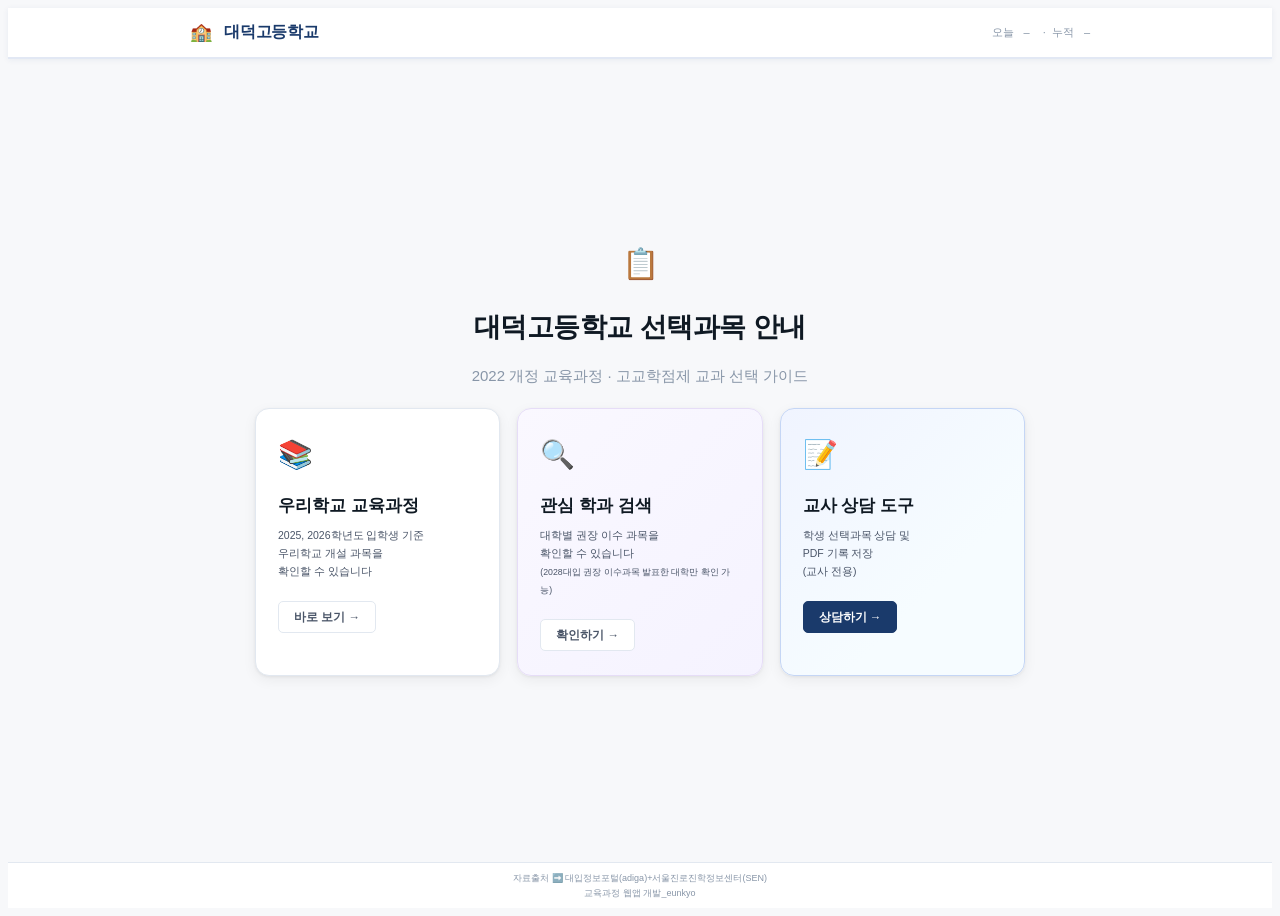
==== commit 92303591: "Update index.html" ====
--- a/index.html
+++ b/index.html
@@ -136,7 +136,9 @@
   color: var(--c-text-mute);
   font-size: 11px;
   font-weight: 700;
-  display: flex; align-items: center; justify-content: flex-start;
+  display: flex;
+  align-items: center;
+  justify-content: center;
   transition: all .18s;
 }
 .step-tab.active .step-num {
@@ -606,6 +608,8 @@
 .memo-hint { font-size: 12px; color: var(--c-text-mute); }
 .memo-textarea {
   width: 100%;
+  max-width: 100%;
+  box-sizing: border-box;
   border: 1.5px solid #DDD6F0;
   border-radius: var(--radius-sm);
   padding: 12px 14px;
@@ -618,7 +622,6 @@
   background: var(--c-surface);
   line-height: 1.7;
 }
-.memo-textarea:focus { border-color: #9B8FD4; }
 
 /* ── 결과 화면 ──────────────────────────── */
 .result-block {
@@ -1010,7 +1013,7 @@
   box-shadow: 0 8px 24px rgba(44,95,212,.12);
 }
 .home-card-major {
-  background: linear-gradient(135deg, #FAF8FF 0%, #F4F1FC 65%);
+  background: linear-gradient(135deg, #FAF8FF 0%, #F5F3FF 100%);
   border-color: #E6DDF7;
 }
 .home-card-major:hover {
@@ -1091,7 +1094,7 @@
   margin-bottom: 20px;
 }
 .modal-input {
-  width: 100%;
+  width: 85%;
   height: 44px;
   border: 1.5px solid var(--c-border);
   border-radius: var(--radius-sm);
@@ -1101,7 +1104,7 @@
   outline: none;
   text-align: center;
   letter-spacing: 3px;
-  margin-bottom: 8px;
+  margin: 0 auto 8px;
   transition: border-color .15s;
 }
 .modal-input:focus { border-color: var(--c-primary); }
@@ -1345,14 +1348,14 @@
 
 /* ── 검색 결과 선택 강화: iPad 터치 대응 ───────────────── */
 .search-result-item.selectable-result {
-  align-items: stretch;
-  gap: 12px;
-  padding: 14px 16px;
+  align-items: center;
+  gap: 8px;
+  padding: 10px 14px;
   border: 1.5px solid var(--c-border);
   border-radius: var(--radius-md);
-  margin: 8px 0;
+  margin: 6px 0;
   background: var(--c-surface);
-  min-height: 68px;
+  min-height: auto;
   touch-action: manipulation;
 }
 
@@ -3521,7 +3524,7 @@
  * app.js  –  선택과목 상담 도구 메인 로직
  */
 
-const PASSWORD = "0371";
+const PASSWORD = "0350";
 
 /* ────────────────────────────────────────────
    상태(State)
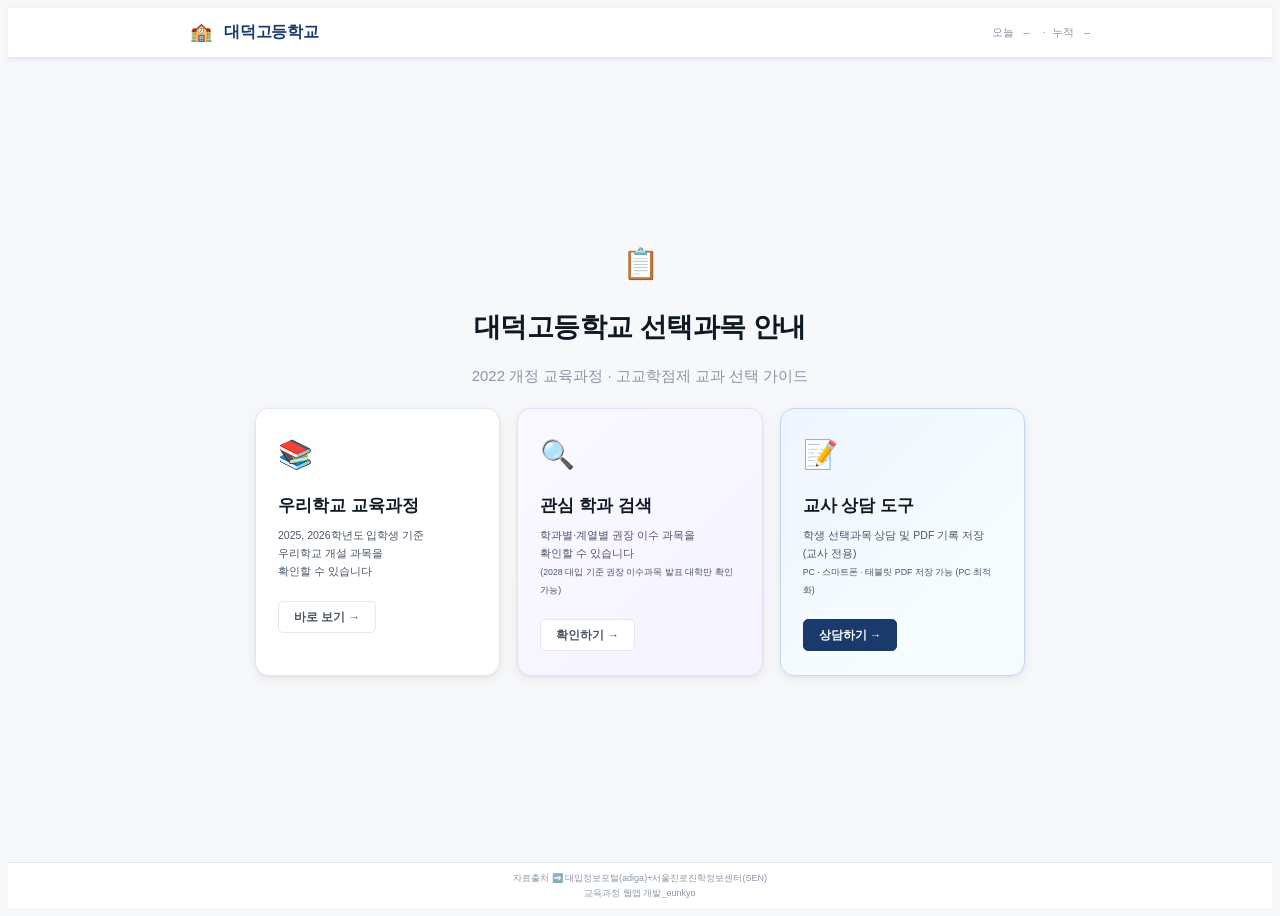
==== commit 55e4e309: "Update index.html" ====
--- a/index.html
+++ b/index.html
@@ -1448,13 +1448,13 @@
       <div class="home-card home-card-major" onclick="enterMajorSearch()">
         <div class="home-card-icon">🔍</div>
         <div class="home-card-title">관심 학과 검색</div>
-        <div class="home-card-desc">대학별 권장 이수 과목을<br>확인할 수 있습니다<br><small>(2028대입 권장 이수과목 발표한 대학만 확인 가능)</small></div>
+        <div class="home-card-desc">학과별·계열별 권장 이수 과목을<br>확인할 수 있습니다<br><small>(2028 대입 기준 권장 이수과목 발표 대학만 확인 가능)</small></div>
         <div class="home-card-btn major-btn">확인하기 →</div>
       </div>
       <div class="home-card home-card-teacher" onclick="showPasswordModal()">
         <div class="home-card-icon">📝</div>
         <div class="home-card-title">교사 상담 도구</div>
-        <div class="home-card-desc">학생 선택과목 상담 및<br>PDF 기록 저장<br>(교사 전용)</div>
+        <div class="home-card-desc">학생 선택과목 상담 및 PDF 기록 저장<br>(교사 전용)<br><small>PC · 스마트폰 · 태블릿 PDF 저장 가능 (PC 최적화)</small></div>
         <div class="home-card-btn teacher-btn">상담하기 →</div>
       </div>
     </div>
@@ -1557,7 +1557,7 @@
         </div>
       </div>
       <div class="major-notice">
-        ※ 권장 과목은 대학별 2028 대입 발표 자료 기준. 실제 반영 여부와 세부 기준은 추후 대학별 모집 요강 확인.
+        ※ 권장 과목은 2028 대입 발표 자료 기준. 실제 반영 여부와 세부 기준은 추후 대학별 모집 요강 확인.
       </div>
     </div>
   </main>
@@ -1700,7 +1700,7 @@
       <div id="resultContent"></div>
       <div class="step-footer">
         <button class="btn-secondary" onclick="goStep(2)">← 수정하기</button>
-        <button class="btn-primary" onclick="downloadPDF()">🖨️ 인쇄 / PDF 저장</button>
+        <button class="btn-primary" onclick="downloadPDF()">🖨️ PDF 저장</button>
         <button class="btn-ghost" onclick="resetAll()">새 상담 시작</button>
       </div>
     </section>
@@ -3780,7 +3780,7 @@
   },
   "미적분Ⅰ": {
     "type": "일반선택",
-    "description": "아주 짧은 순간의 변화를 포착하고(미분), 불규칙한 모양을 잘게 쪼개어 전체 크기를 알아내 는(적분) 방법을 배우는 과목입니다.",
+    "description": "아주 짧은 순간의 변화를 포착하고(미분), 불규칙한 모양을 잘게 쪼개어 전체 크기를 알아내는(적분) 방법을 배우는 과목입니다.",
     "tags": [
       "함수의극한",
       "다항함수의미분",
@@ -3868,7 +3868,7 @@
   },
   "현대사회와 윤리": {
     "type": "일반선택",
-    "description": "현대사회의 다양한 문제를 동·서양 윤리 이론에 비추어 고민하고, 해결책을 찾아가는 과목입 니다.",
+    "description": "현대사회의 다양한 문제를 동·서양 윤리 이론에 비추어 고민하고, 해결책을 찾아가는 과목입니다.",
     "tags": [
       "생명윤리",
       "환경윤리",
@@ -3879,7 +3879,7 @@
   },
   "물리학": {
     "type": "일반선택",
-    "description": "자연의 근본 법칙 탐구에서 얻는 지적 즐거움을 바탕으로, 물리학 이론 및 첨단 기술을 이해 하고 과학적 문제를 해결하며 참여하고 실천하는 힘을 기르는 과목입니다.",
+    "description": "자연의 근본 법칙 탐구에서 얻는 지적 즐거움을 바탕으로, 물리학 이론 및 첨단 기술을 이해하고 과학적 문제를 해결하며 참여하고 실천하는 힘을 기르는 과목입니다.",
     "tags": [
       "운동과에너지",
       "전자기유도",
@@ -3901,7 +3901,7 @@
   },
   "생명과학": {
     "type": "일반선택",
-    "description": "우리 몸의 작동 원리와 생명의 다양성을 이해하고, 세포부터 생태계까지 생명의 원리를 자연 과 일상 속 사례로 배우는 과목입니다.",
+    "description": "우리 몸의 작동 원리와 생명의 다양성을 이해하고, 세포부터 생태계까지 생명의 원리를 자연과 일상 속 사례로 배우는 과목입니다.",
     "tags": [
       "세포",
       "생태계",
@@ -3913,7 +3913,7 @@
   },
   "지구과학": {
     "type": "일반선택",
-    "description": "일상생활에서 접하는 자연현상과 우주에 관한 호기심에 대해 과학적으로 접근하는 과목입니 다.",
+    "description": "일상생활에서 접하는 자연현상과 우주에 관한 호기심에 대해 과학적으로 접근하는 과목입니다.",
     "tags": [
       "기후시스템",
       "지질공원",
@@ -3971,7 +3971,7 @@
   },
   "기술·가정": {
     "type": "일반선택",
-    "description": "삶에 대한 통찰력을 기르고 관계의 지혜를 배우며, 기술과 공학을 통해 미래 사회를 설계하 는 역량을 키우는 과목입니다.",
+    "description": "삶에 대한 통찰력을 기르고 관계의 지혜를 배우며, 기술과 공학을 통해 미래 사회를 설계하는 역량을 키우는 과목입니다.",
     "tags": [
       "생활문화",
       "소비와복지",
@@ -3983,7 +3983,7 @@
   },
   "정보": {
     "type": "일반선택",
-    "description": "정보는 데이터를 이해하고 프로그래밍하며, 인공지능과 소프트웨어로 생활 속 문제를 해결하 는 방법을 배우는 과목입니다.",
+    "description": "정보는 데이터를 이해하고 프로그래밍하며, 인공지능과 소프트웨어로 생활 속 문제를 해결하는 방법을 배우는 과목입니다.",
     "tags": [
       "컴퓨팅사고력",
       "데이터",
@@ -3994,7 +3994,7 @@
   },
   "일본어": {
     "type": "일반선택",
-    "description": "일상생활에 필요한 제2외국어 의사소통 능력을 키우고, 타문화를 존중하며 이해하고 소통하 는 능력을 키우는 과목입니다.",
+    "description": "일상생활에 필요한 제2외국어 의사소통 능력을 키우고, 타문화를 존중하며 이해하고 소통하는 능력을 키우는 과목입니다.",
     "tags": [
       "상호문화적관점",
       "타문화이해",
@@ -4004,7 +4004,7 @@
   },
   "중국어": {
     "type": "일반선택",
-    "description": "일상생활에 필요한 제2외국어 의사소통 능력을 키우고, 타문화를 존중하며 이해하고 소통하 는 능력을 키우는 과목입니다.",
+    "description": "일상생활에 필요한 제2외국어 의사소통 능력을 키우고, 타문화를 존중하며 이해하고 소통하는 능력을 키우는 과목입니다.",
     "tags": [
       "상호문화적관점",
       "타문화이해",
@@ -4025,7 +4025,7 @@
   },
   "진로와 직업": {
     "type": "일반선택",
-    "description": "자기 이해와 직업세계에 대한 이해를 바탕으로 주도적인 진로개발을 할 수 있는 역량을 길 러주는 과목입니다.",
+    "description": "자기 이해와 직업세계에 대한 이해를 바탕으로 주도적인 진로개발을 할 수 있는 역량을 길러주는 과목입니다.",
     "tags": [
       "나의이해",
       "직업세계",
@@ -4036,7 +4036,7 @@
   },
   "생태와 환경": {
     "type": "일반선택",
-    "description": "자연 현상과 환경 변화에 대한 통합적 탐구를 통해 인류의 지속가능한 발전에 기여하는 시 민을 기르는 과목입니다.",
+    "description": "자연 현상과 환경 변화에 대한 통합적 탐구를 통해 인류의 지속가능한 발전에 기여하는 시민을 기르는 과목입니다.",
     "tags": [
       "환경감수성",
       "기후위기와기후행동",
@@ -4071,7 +4071,7 @@
   },
   "직무 의사소통": {
     "type": "진로선택",
-    "description": "‘공통국어1,2’의 모든 영역(듣기·말하기, 읽기, 쓰기, 문법, 문학)에서 직무와 관련성이 높은 요 소들을 유기적으로 통합하여 심화·확장한 과목으로, 실질적인 의사소통 능력을 함양하는 과목 입니다.",
+    "description": "‘공통국어1,2’의 모든 영역(듣기·말하기, 읽기, 쓰기, 문법, 문학)에서 직무와 관련성이 높은 요소들을 유기적으로 통합하여 심화·확장한 과목으로, 실질적인 의사소통 능력을 함양하는 과목 입니다.",
     "tags": [
       "업무소통",
       "보고서작성",
@@ -4116,7 +4116,7 @@
   },
   "인공지능 수학": {
     "type": "진로선택",
-    "description": "인공지능이 데이터를 학습하고 똑똑하게 판단을 내릴 수 있는 원리를 수학이라는 도구로 살 펴보는 과목입니다.",
+    "description": "인공지능이 데이터를 학습하고 똑똑하게 판단을 내릴 수 있는 원리를 수학이라는 도구로 살펴보는 과목입니다.",
     "tags": [
       "인공지능과빅데이터",
       "행렬과데이터표현",
@@ -4137,7 +4137,7 @@
   },
   "영미 문학 읽기": {
     "type": "진로선택",
-    "description": ", 희곡, 소설 등 영어로 쓰인 다양한 장르의 문학 작품 감상을 통해 영어 능력을 확장하고 작 품에 대한 생각과 느낌을 비판적·창의적으로 표현하는 능력을 기르기 위한 과목입니다.",
+    "description": ", 희곡, 소설 등 영어로 쓰인 다양한 장르의 문학 작품 감상을 통해 영어 능력을 확장하고 작품에 대한 생각과 느낌을 비판적·창의적으로 표현하는 능력을 기르기 위한 과목입니다.",
     "tags": [
       "문학작품감상",
       "비판적사고",
@@ -4147,7 +4147,7 @@
   },
   "영어 발표와 토론": {
     "type": "진로선택",
-    "description": "영어 듣기와 말하기 기능의 심화 과목으로, 기본적인 영어 구사 능력을 바탕으로 다양한 상 황에서 적절한 의사소통 전략을 활용하여 영어로 발표하고 토론할 수 있는 능력을 기르기 위 한 과목입니다.",
+    "description": "영어 듣기와 말하기 기능의 심화 과목으로, 기본적인 영어 구사 능력을 바탕으로 다양한 상황에서 적절한 의사소통 전략을 활용하여 영어로 발표하고 토론할 수 있는 능력을 기르기 위한 과목입니다.",
     "tags": [
       "발표",
       "토론",
@@ -4206,7 +4206,7 @@
   },
   "한국지리 탐구": {
     "type": "진로선택",
-    "description": "국토환경 및 지역의 지리적 이슈와 쟁점을 깊이 있게 이해하고, 주요 문제에 대한 실효성 있 는 대안을 모색해 보기 위한 과목입니다.",
+    "description": "국토환경 및 지역의 지리적 이슈와 쟁점을 깊이 있게 이해하고, 주요 문제에 대한 실효성 있는 대안을 모색해 보기 위한 과목입니다.",
     "tags": [
       "국토공간",
       "지역문제",
@@ -4231,7 +4231,7 @@
   },
   "동아시아 역사 기행": {
     "type": "진로선택",
-    "description": "동아시아 각국의 특징을 역사적 맥락에서 파악하고 다양한 범주로 나누어 살펴봄으로써 교 류와 갈등, 침략과 저항, 공존과 평화를 위한 동아시아의 노력을 이해할 수 있는 과목입니다.",
+    "description": "동아시아 각국의 특징을 역사적 맥락에서 파악하고 다양한 범주로 나누어 살펴봄으로써 교류와 갈등, 침략과 저항, 공존과 평화를 위한 동아시아의 노력을 이해할 수 있는 과목입니다.",
     "tags": [
       "역사기행",
       "교류와갈등",
@@ -4266,7 +4266,7 @@
   },
   "경제": {
     "type": "진로선택",
-    "description": "내가 가진 돈을 가장 똑똑하게 쓰는 방법을 배우고, 우리 주변의 물건값이나 은행 이자가 변 하는 이유를 알 수 있는 과목입니다.",
+    "description": "내가 가진 돈을 가장 똑똑하게 쓰는 방법을 배우고, 우리 주변의 물건값이나 은행 이자가 변하는 이유를 알 수 있는 과목입니다.",
     "tags": [
       "희소성",
       "기회비용",
@@ -4280,7 +4280,7 @@
   },
   "윤리와 사상": {
     "type": "진로선택",
-    "description": "동서양 윤리 사상과 사회사상의 지혜를 나침반 삼아, 자신의 삶의 기준을 세우고 세상을 보 는 안목을 넓혀가는 과목입니다.",
+    "description": "동서양 윤리 사상과 사회사상의 지혜를 나침반 삼아, 자신의 삶의 기준을 세우고 세상을 보는 안목을 넓혀가는 과목입니다.",
     "tags": [
       "인간본성",
       "수양방법",
@@ -4349,7 +4349,7 @@
   },
   "지구시스템과학": {
     "type": "진로선택",
-    "description": "지권·수권·기권의 구성과 상호작용을 이해하고, 개인과 사회 문제를 과학적으로 해결할 수 있 는 역량을 키우는 과목입니다.",
+    "description": "지권·수권·기권의 구성과 상호작용을 이해하고, 개인과 사회 문제를 과학적으로 해결할 수 있는 역량을 키우는 과목입니다.",
     "tags": [
       "지구의탄생",
       "유체역학",
@@ -4371,7 +4371,7 @@
   },
   "화학 반응의 세계": {
     "type": "진로선택",
-    "description": "실생활 및 생명 현상 속 화학 반응의 핵심 원리를 심화 탐구하여 화학 관련 문제를 창의적 으로 해결하고, 진로 설정에 필요한 역량을 함양하기 위한 과목입니다.",
+    "description": "실생활 및 생명 현상 속 화학 반응의 핵심 원리를 심화 탐구하여 화학 관련 문제를 창의적으로 해결하고, 진로 설정에 필요한 역량을 함양하기 위한 과목입니다.",
     "tags": [
       "산과염기",
       "중화반응",
@@ -4382,7 +4382,7 @@
   },
   "생물의 유전": {
     "type": "진로선택",
-    "description": "생명의 설계도인 유전물질부터 유전자 발현의 원리, 그리고 생명공학기술과 생명윤리를 배우 며 생명현상을 이해하고 미래 과학기술을 살펴보는 과목입니다.",
+    "description": "생명의 설계도인 유전물질부터 유전자 발현의 원리, 그리고 생명공학기술과 생명윤리를 배우며 생명현상을 이해하고 미래 과학기술을 살펴보는 과목입니다.",
     "tags": [
       "유전물질",
       "유전체",
@@ -4502,7 +4502,7 @@
   },
   "생활과학 탐구": {
     "type": "진로선택",
-    "description": "인간의 생활과 행동을 탐구하며 삶의 질을 높이는 방법을 배우고 관련 직업을 탐색하는 과 목입니다.",
+    "description": "인간의 생활과 행동을 탐구하며 삶의 질을 높이는 방법을 배우고 관련 직업을 탐색하는 과목입니다.",
     "tags": [
       "인간발달과가족",
       "소비자와소비행동",
@@ -4524,7 +4524,7 @@
   },
   "일본어 회화": {
     "type": "진로선택",
-    "description": "일상생활에 필요한 제2외국어 표현을 듣고 이해하며 상황에 맞게 말하는 능력을 키우고, 이 를 바탕으로 제2외국어권 사용자들과 폭넓게 교류할 수 있는 자질을 키우는 과목입니다.",
+    "description": "일상생활에 필요한 제2외국어(일본어) 표현을 듣고 이해하며 상황에 맞게 말하는 능력을 키우고, 이를 바탕으로 제2외국어권 사용자들과 폭넓게 교류할 수 있는 자질을 키우는 과목입니다.",
     "tags": [
       "의사소통능력",
       "포용적·협력적태도",
@@ -4533,7 +4533,7 @@
   },
   "중국어 회화": {
     "type": "진로선택",
-    "description": "일상생활에 필요한 제2외국어 표현을 듣고 이해하며 상황에 맞게 말하는 능력을 키우고, 이 를 바탕으로 제2외국어권 사용자들과 폭넓게 교류할 수 있는 자질을 키우는 과목입니다.",
+    "description": "일상생활에 필요한 제2외국어(중국어) 표현을 듣고 이해하며 상황에 맞게 말하는 능력을 키우고, 이를 바탕으로 제2외국어권 사용자들과 폭넓게 교류할 수 있는 자질을 키우는 과목입니다.",
     "tags": [
       "의사소통능력",
       "포용적·협력적태도",
@@ -4553,7 +4553,7 @@
   },
   "논리와 사고": {
     "type": "진로선택",
-    "description": "막연한 추측에서 벗어나 논리 규칙을 익히고, 탄탄한 근거로 주장의 정당성을 증명하여 합리 적인 결론을 도출하는 과목입니다.",
+    "description": "막연한 추측에서 벗어나 논리 규칙을 익히고, 탄탄한 근거로 주장의 정당성을 증명하여 합리적인 결론을 도출하는 과목입니다.",
     "tags": [
       "추론",
       "논증",
@@ -4564,7 +4564,7 @@
   },
   "인간과 심리": {
     "type": "진로선택",
-    "description": "과학적 증거로 마음의 원리를 이해하고, 타인과 공존하며 나다운 행복을 찾아가는 과목입니 다.",
+    "description": "과학적 증거로 마음의 원리를 이해하고, 타인과 공존하며 나다운 행복을 찾아가는 과목입니다.",
     "tags": [
       "과학적탐구",
       "뇌",
@@ -4599,7 +4599,7 @@
   },
   "매체 의사소통": {
     "type": "융합선택",
-    "description": "매체 영역을 심화·확장한 과목으로, 매체를 통한 의사소통의 현상과 문제점을 비판적으로 탐 구하며 바람직한 의사소통 문화를 형성해 나가는 능력을 함양하는 과목입니다.",
+    "description": "매체 영역을 심화·확장한 과목으로, 매체를 통한 의사소통의 현상과 문제점을 비판적으로 탐구하며 바람직한 의사소통 문화를 형성해 나가는 능력을 함양하는 과목입니다.",
     "tags": [
       "매체리터러시",
       "디지털소통",
@@ -4612,7 +4612,7 @@
   },
   "언어생활 탐구": {
     "type": "융합선택",
-    "description": "문법 영역을 중심으로 듣기·말하기, 쓰기, 매체 영역을 심화·확장한 과목으로, 일상의 언어생 활을 비판적·창의적으로 탐구하며 바람직한 언어생활을 실천하는 능력을 함양하는 과목입니다.",
+    "description": "문법 영역을 중심으로 듣기·말하기, 쓰기, 매체 영역을 심화·확장한 과목으로, 일상의 언어생활을 비판적·창의적으로 탐구하며 바람직한 언어생활을 실천하는 능력을 함양하는 과목입니다.",
     "tags": [
       "언어사용",
       "사회언어학",
@@ -4636,7 +4636,7 @@
   },
   "실용 통계": {
     "type": "융합선택",
-    "description": "우리 반 친구들의 관심사나 사회 문제처럼 평소 궁금했던 점들을 직접 조사해 보고, 그래프 와 도표 등 통계 시각화를 통해 데이터 속에 숨겨진 의미를 찾아내는 과목입니다.",
+    "description": "우리 반 친구들의 관심사나 사회 문제처럼 평소 궁금했던 점들을 직접 조사해 보고, 그래프와 도표 등 통계 시각화를 통해 데이터 속에 숨겨진 의미를 찾아내는 과목입니다.",
     "tags": [
       "통계적전략",
       "자료의표현",
@@ -4658,7 +4658,7 @@
   },
   "실생활 영어 회화": {
     "type": "융합선택",
-    "description": "실생활 상황에서 친숙하고 일반적인 주제에 관한 영어를 듣고 이해하며, 생각이나 의견 또는 감정을 표현하여 의사소통을 할 수 있도록 영어 듣기·말하기 능력 향상에 중점을 둔 과목입니 다.",
+    "description": "실생활 상황에서 친숙하고 일반적인 주제에 관한 영어를 듣고 이해하며, 생각이나 의견 또는 감정을 표현하여 의사소통을 할 수 있도록 영어 듣기·말하기 능력 향상에 중점을 둔 과목입니다.",
     "tags": [
       "실생활",
       "자신감",
@@ -4701,7 +4701,7 @@
   },
   "역사로 탐구하는 현대 세계": {
     "type": "융합선택",
-    "description": "제1·2차 세계 대전 이후 현대 세계의 변화와 과제를 세계사의 맥락에서 탐구하고 해결 방안 을 모색함으로써 다양한 역사 자료를 분석 및 해석하는 능력을 기를 수 있는 과목입니다.",
+    "description": "제1·2차 세계 대전 이후 현대 세계의 변화와 과제를 세계사의 맥락에서 탐구하고 해결 방안을 모색함으로써 다양한 역사 자료를 분석 및 해석하는 능력을 기를 수 있는 과목입니다.",
     "tags": [
       "전후체제형성",
       "냉전과열전",
@@ -4736,7 +4736,7 @@
   },
   "윤리문제 탐구": {
     "type": "융합선택",
-    "description": "인공지능부터 기후 위기까지, 우리 사회의 생생한 윤리적 이슈에 대해 주체적으로 탐구 계획 을 수립하여 수행하는 과목입니다.",
+    "description": "인공지능부터 기후 위기까지, 우리 사회의 생생한 윤리적 이슈에 대해 주체적으로 탐구 계획을 수립하여 수행하는 과목입니다.",
     "tags": [
       "시민의삶",
       "반려동물",
@@ -4747,7 +4747,7 @@
   },
   "기후문제와 지속가능한 세계": {
     "type": "융합선택",
-    "description": "통합적 관점에서 기후변화의 원인을 이해하고, 기후변화가 유발하는 다양한 사회·생태적 문 제에 대해 탐색하며 기후변화 문제를 해결하기 위해 참여하고 실천하고자 하는 과목입니다.",
+    "description": "통합적 관점에서 기후변화의 원인을 이해하고, 기후변화가 유발하는 다양한 사회·생태적 문제에 대해 탐색하며 기후변화 문제를 해결하기 위해 참여하고 실천하고자 하는 과목입니다.",
     "tags": [
       "기후변화",
       "기후문제",
@@ -4832,7 +4832,7 @@
   },
   "창의 공학 설계": {
     "type": "융합선택",
-    "description": "생활 속 문제를 새롭게 바라보고, 자신의 아이디어를 설계와 제작으로 연결하여 더 나은 해 결책과 결과물을 만드는 방법을 배우는 과목입니다.",
+    "description": "생활 속 문제를 새롭게 바라보고, 자신의 아이디어를 설계와 제작으로 연결하여 더 나은 해결책과 결과물을 만드는 방법을 배우는 과목입니다.",
     "tags": [
       "공학의이해",
       "창의적문제해결",
@@ -4875,7 +4875,7 @@
   },
   "소프트웨어와 생활": {
     "type": "융합선택",
-    "description": "소프트웨어와 생활은 소프트웨어를 활용해 생활 속 문제를 해결하고, 창작·분석·시뮬레이션·개 발 활동을 통해 새로운 가치를 만드는 과목입니다.",
+    "description": "소프트웨어와 생활은 소프트웨어를 활용해 생활 속 문제를 해결하고, 창작·분석·시뮬레이션·개발 활동을 통해 새로운 가치를 만드는 과목입니다.",
     "tags": [
       "소프트웨어융합",
       "창작",
@@ -4898,7 +4898,7 @@
   },
   "논술": {
     "type": "융합선택",
-    "description": "논리적 사고와 글쓰기 능력을 바탕으로 다양한 사회·문화 현상을 비판적으로 이해하고, 설득 력 있게 표현하는 과목입니다.",
+    "description": "논리적 사고와 글쓰기 능력을 바탕으로 다양한 사회·문화 현상을 비판적으로 이해하고, 설득력 있게 표현하는 과목입니다.",
     "tags": [
       "비판적사고",
       "논증",
@@ -4911,7 +4911,7 @@
   },
   "지구과학시스템과학": {
     "type": "진로선택",
-    "description": "지권·수권·기권의 구성과 상호작용을 이해하고, 개인과 사회 문제를 과학적으로 해결할 수 있 는 역량을 키우는 과목입니다.",
+    "description": "지권·수권·기권의 구성과 상호작용을 이해하고, 개인과 사회 문제를 과학적으로 해결할 수 있는 역량을 키우는 과목입니다.",
     "tags": [
       "지구의탄생",
       "유체역학",
@@ -4922,7 +4922,7 @@
   },
   "기후변화와 지속가능한 세계": {
     "type": "융합선택",
-    "description": "통합적 관점에서 기후변화의 원인을 이해하고, 기후변화가 유발하는 다양한 사회·생태적 문 제에 대해 탐색하며 기후변화 문제를 해결하기 위해 참여하고 실천하고자 하는 과목입니다.",
+    "description": "통합적 관점에서 기후변화의 원인을 이해하고, 기후변화가 유발하는 다양한 사회·생태적 문제에 대해 탐색하며 기후변화 문제를 해결하기 위해 참여하고 실천하고자 하는 과목입니다.",
     "tags": [
       "기후변화",
       "기후문제",
@@ -4931,7 +4931,7 @@
   },
   "인공지능기초": {
     "type": "진로선택",
-    "description": "인공지능 기초는 인공지능이 데이터를 바탕으로 어떻게 학습하고 판단하는지 이해하고, 인공 지능으로 생활 속 문제를 해결하는 방법을 배우는 과목입니다.",
+    "description": "인공지능 기초는 인공지능이 데이터를 바탕으로 어떻게 학습하고 판단하는지 이해하고, 인공지능으로 생활 속 문제를 해결하는 방법을 배우는 과목입니다.",
     "tags": [
       "인공지능",
       "기계학습",
@@ -4942,7 +4942,7 @@
   },
   "프로그래밍": {
     "type": "융합선택",
-    "description": "소프트웨어와 생활은 소프트웨어를 활용해 생활 속 문제를 해결하고, 창작·분석·시뮬레이션·개 발 활동을 통해 새로운 가치를 만드는 과목입니다.",
+    "description": "소프트웨어와 생활은 소프트웨어를 활용해 생활 속 문제를 해결하고, 창작·분석·시뮬레이션·개발 활동을 통해 새로운 가치를 만드는 과목입니다.",
     "tags": [
       "소프트웨어융합",
       "창작",
@@ -5008,7 +5008,7 @@
   },
   "고급 물리학": {
     "type": "진로선택",
-    "description": "과학기술과 관련된 전공 분야로 진출하는 데 필요한 물리학의 내용을 체계적으로 이해하며, 물리학Ⅱ에서 심화한 물리학의 학문적 체계 및 내용을 학습하기 위한 과목입니다.",
+    "description": "과학기술과 관련된 전공 분야로 진출하는 데 필요한 물리학의 내용을 체계적으로 이해하며, (15개정 기준)물리학Ⅱ에서 심화한 물리학의 학문적 체계 및 내용을 학습하기 위한 과목입니다.",
     "tags": [
       "역학",
       "전자기학",
@@ -5030,7 +5030,7 @@
   },
   "고급 생명과학": {
     "type": "진로선택",
-    "description": "생명과학Ⅰ, 생명과학Ⅱ를 통해 생명 현상 전반의 기초 개념을 습득한 후, 더욱 전문적인 생명과학 개념을 분자적 수준에서 통합적으로 이해하고 연구 분야에 생명과학 지식을 활용할 수 있도록 준비하는 과목입니다.",
+    "description": "생명과학Ⅰ, 생명과학Ⅱ를 통해(15개정 기준) 생명 현상 전반의 기초 개념을 습득한 후, 더욱 전문적인 생명과학 개념을 분자적 수준에서 통합적으로 이해하고 연구 분야에 생명과학 지식을 활용할 수 있도록 준비하는 과목입니다.",
     "tags": [
       "분자생물학",
       "유전자",
@@ -5291,7 +5291,7 @@
     .map(i => `${getCounselGrade()}학년 ${i.semester}학기 ${i.sectionName}: ${i.selectedCount}/${i.required} 선택`)
     .join("\n");
 
-  alert(`아직 필수 선택 개수를 채우지 않은 영역이 있습니다.\n\n${msg}\n\n선택을 완료한 뒤 결과 확인으로 이동할 수 있습니다.`);
+  alert(`아직 필수 선택 개수를 채우지 않은 영역이 있습니다.\n\n${msg}\n\n선택을 완료한 뒤 결과 확인(저장)으로 이동할 수 있습니다.`);
 
   state.activeSemester = { grade: getCounselGrade(), semester: first.semester };
   document.querySelectorAll(".step-panel").forEach(p => p.classList.remove("active"));
@@ -5540,7 +5540,7 @@
     category: `${found.univ} · ${found.college}`,
     recommended: recNames,       // 과목 버튼 매칭용
     recDisplay: recDisplay,      // 표시용
-    counselingNote: `${found.univ} ※ 권장 과목은 대학별 2028 대입 발표 자료 기준. 실제 반영 여부와 세부 기준은 추후 대학별 모집 요강 확인.`,
+    counselingNote: `${found.univ} ※ 권장 과목은 2028 대입 발표 자료 기준. 실제 반영 여부와 세부 기준은 추후 대학별 모집 요강 확인.`,
     univData: found,
   };
 
@@ -5737,7 +5737,7 @@
     name: found.dept,
     category: `${found.univ} · ${found.college}`,
     recDisplay,
-    counselingNote: `${found.univ} ※ 권장 과목은 대학별 2028 대입 발표 자료 기준. 실제 반영 여부와 세부 기준은 추후 대학별 모집 요강 확인.`,
+    counselingNote: `${found.univ} ※ 권장 과목은 2028 대입 발표 자료 기준. 실제 반영 여부와 세부 기준은 추후 대학별 모집 요강 확인.`,
   };
 
   document.getElementById("publicMajorSearch").value = `${found.dept} (${found.univ})`;
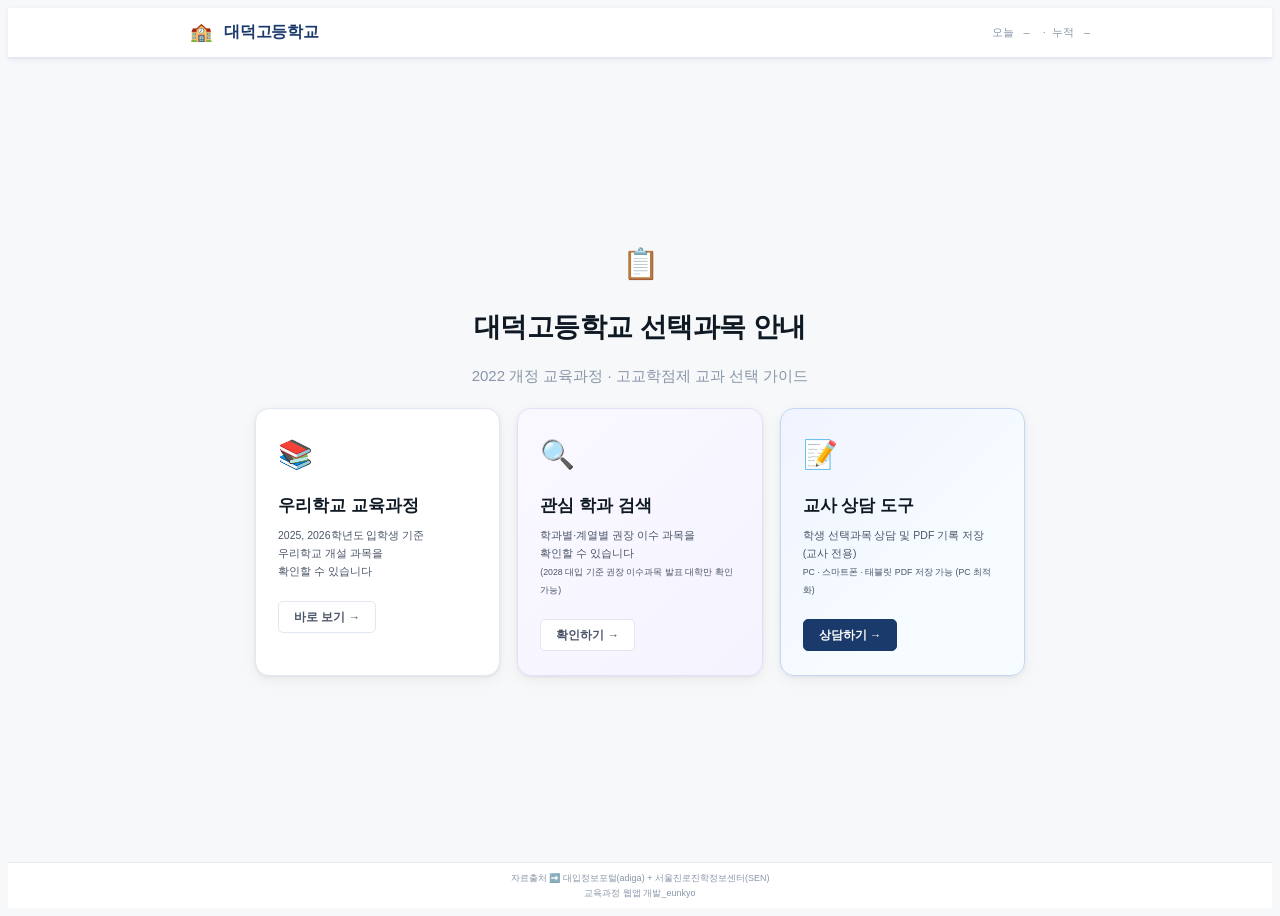
==== commit 412ad52f: "Update index.html" ====
--- a/index.html
+++ b/index.html
@@ -1749,7 +1749,7 @@
 
 <footer class="site-footer">
   <span>
-    자료출처 ➡️ 대입정보포털(adiga)+서울진로진학정보센터(SEN)
+    자료출처 ➡️ 대입정보포털(adiga) + 서울진로진학정보센터(SEN)
   </span>
   <br>
   교육과정 웹앱 개발_eunkyo
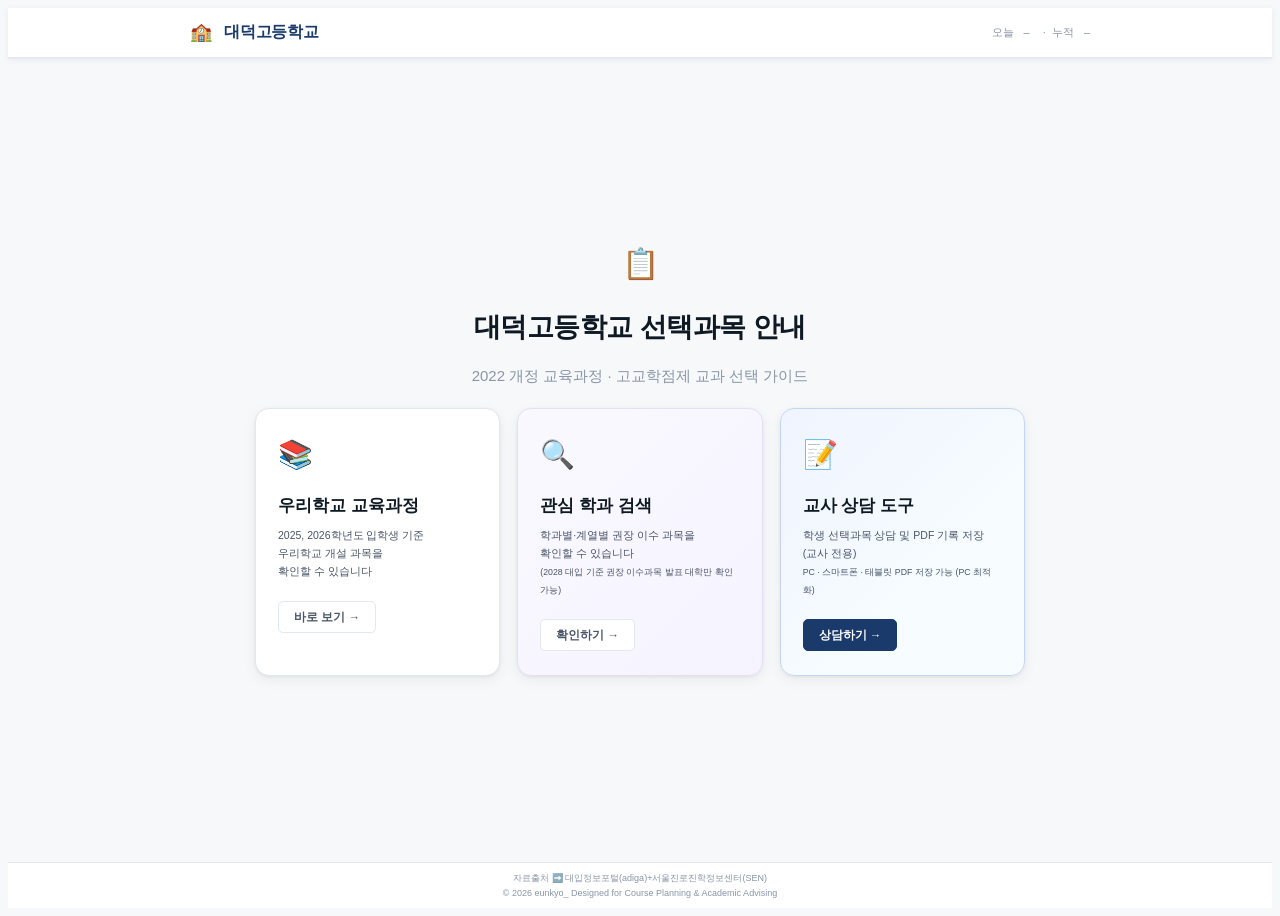
==== commit f55670e4: "Update index.html" ====
--- a/index.html
+++ b/index.html
@@ -1749,10 +1749,10 @@
 
 <footer class="site-footer">
   <span>
-    자료출처 ➡️ 대입정보포털(adiga) + 서울진로진학정보센터(SEN)
+    자료출처 ➡️ 대입정보포털(adiga)+서울진로진학정보센터(SEN) 
   </span>
   <br>
-  교육과정 웹앱 개발_eunkyo
+  © 2026 eunkyo_ Designed for Course Planning & Academic Advising
 </footer>
 
 <script>/**
